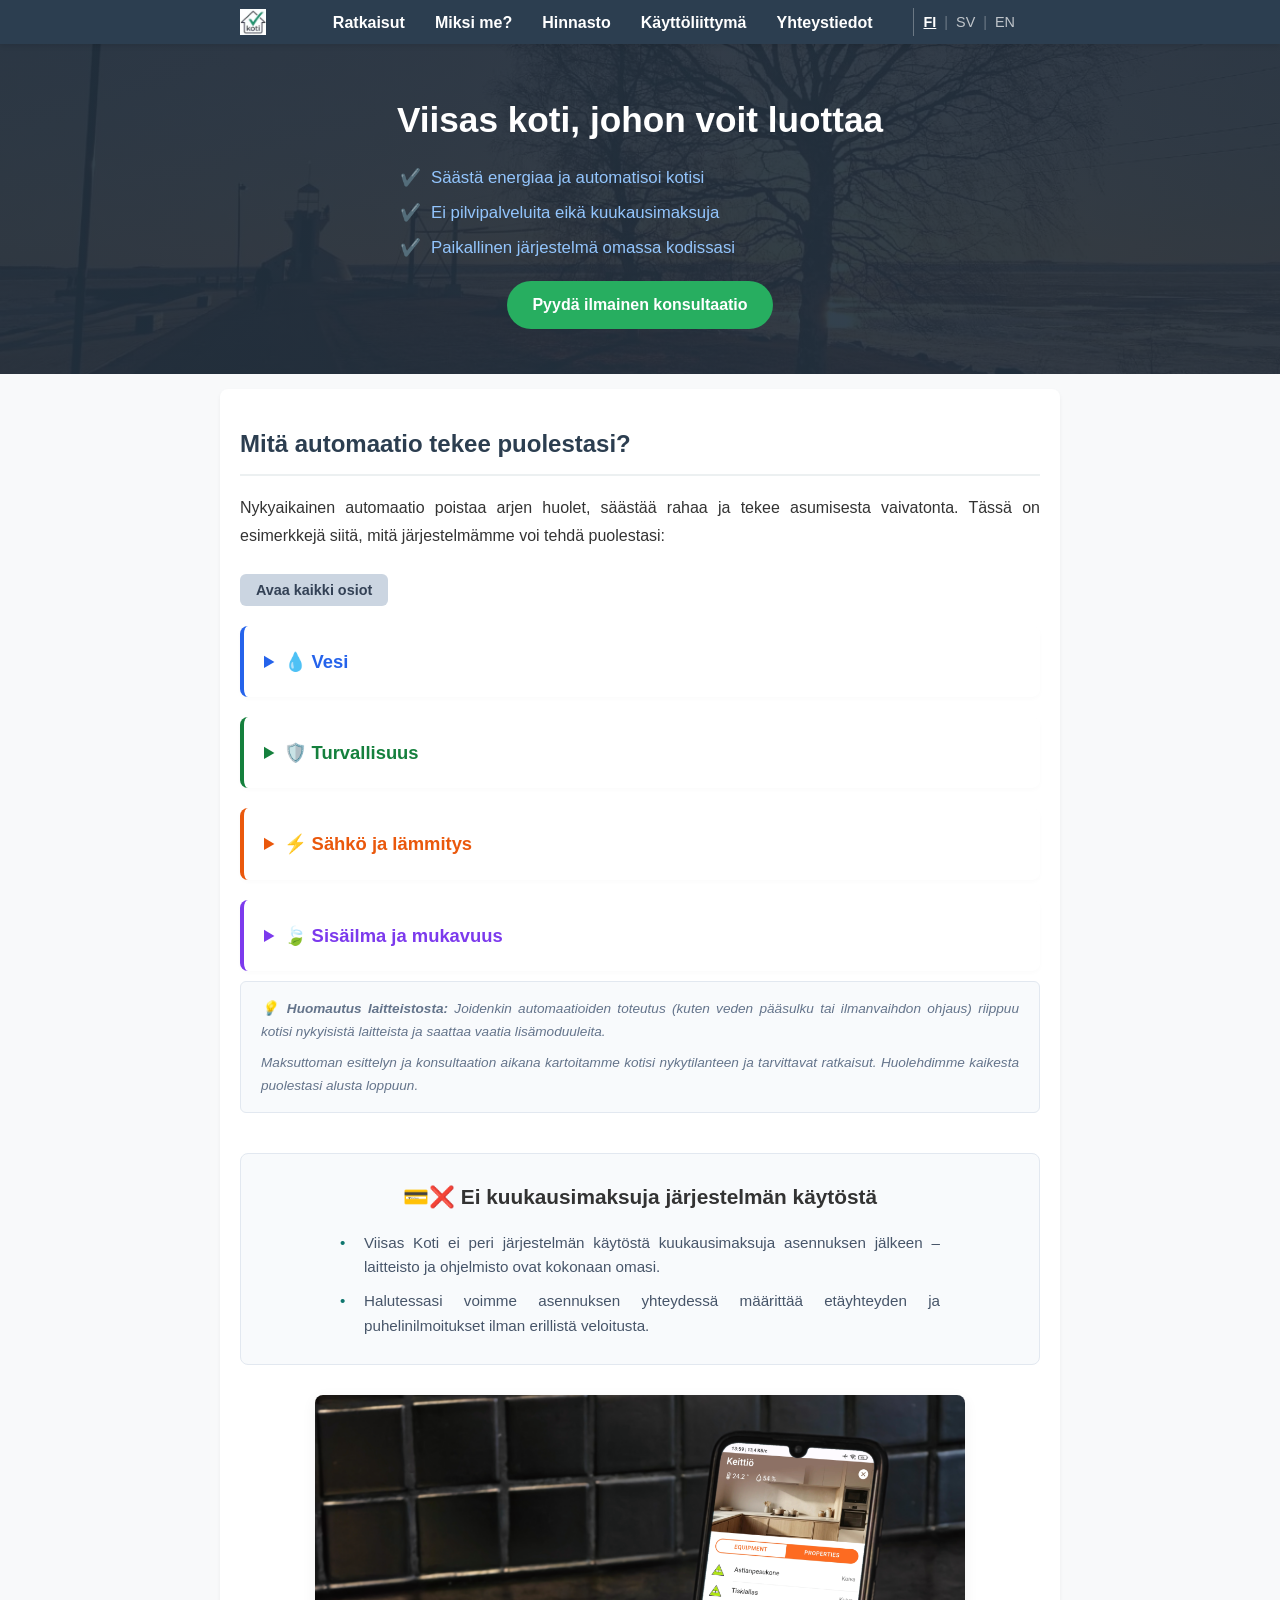
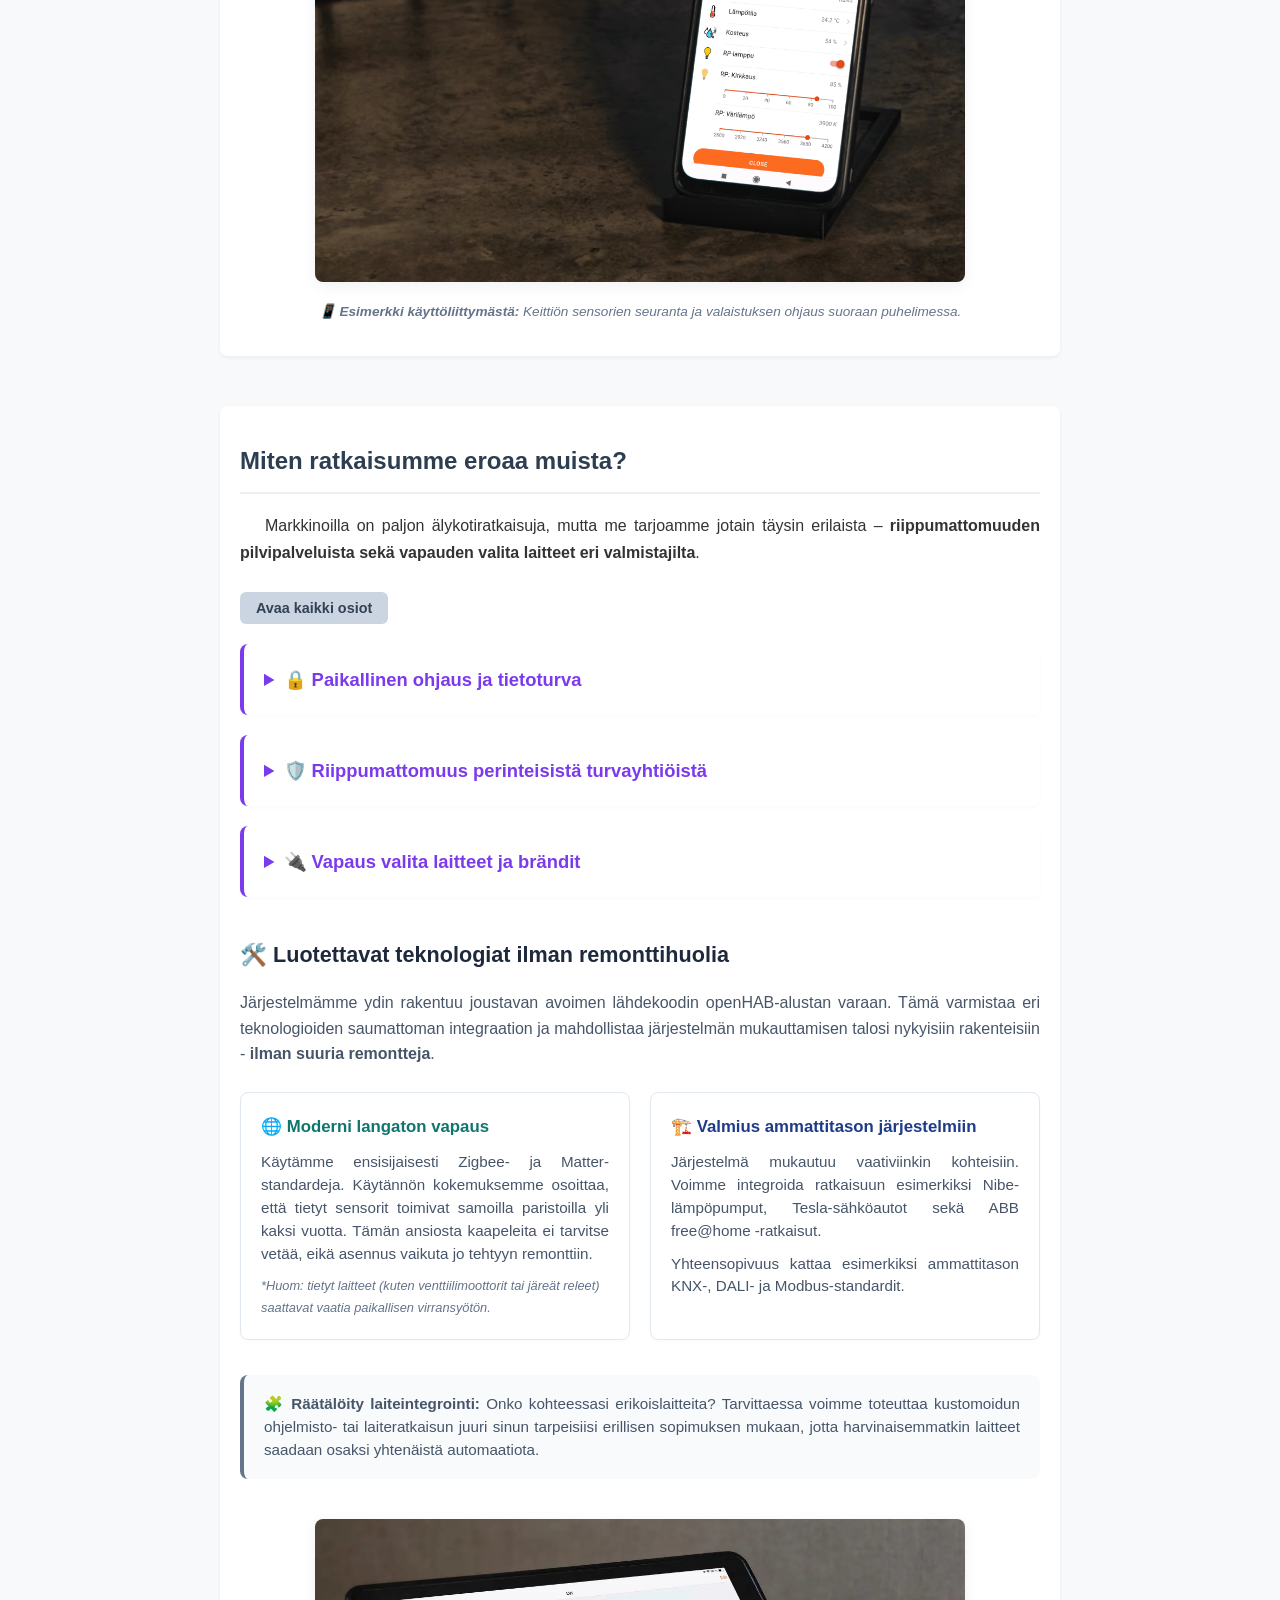
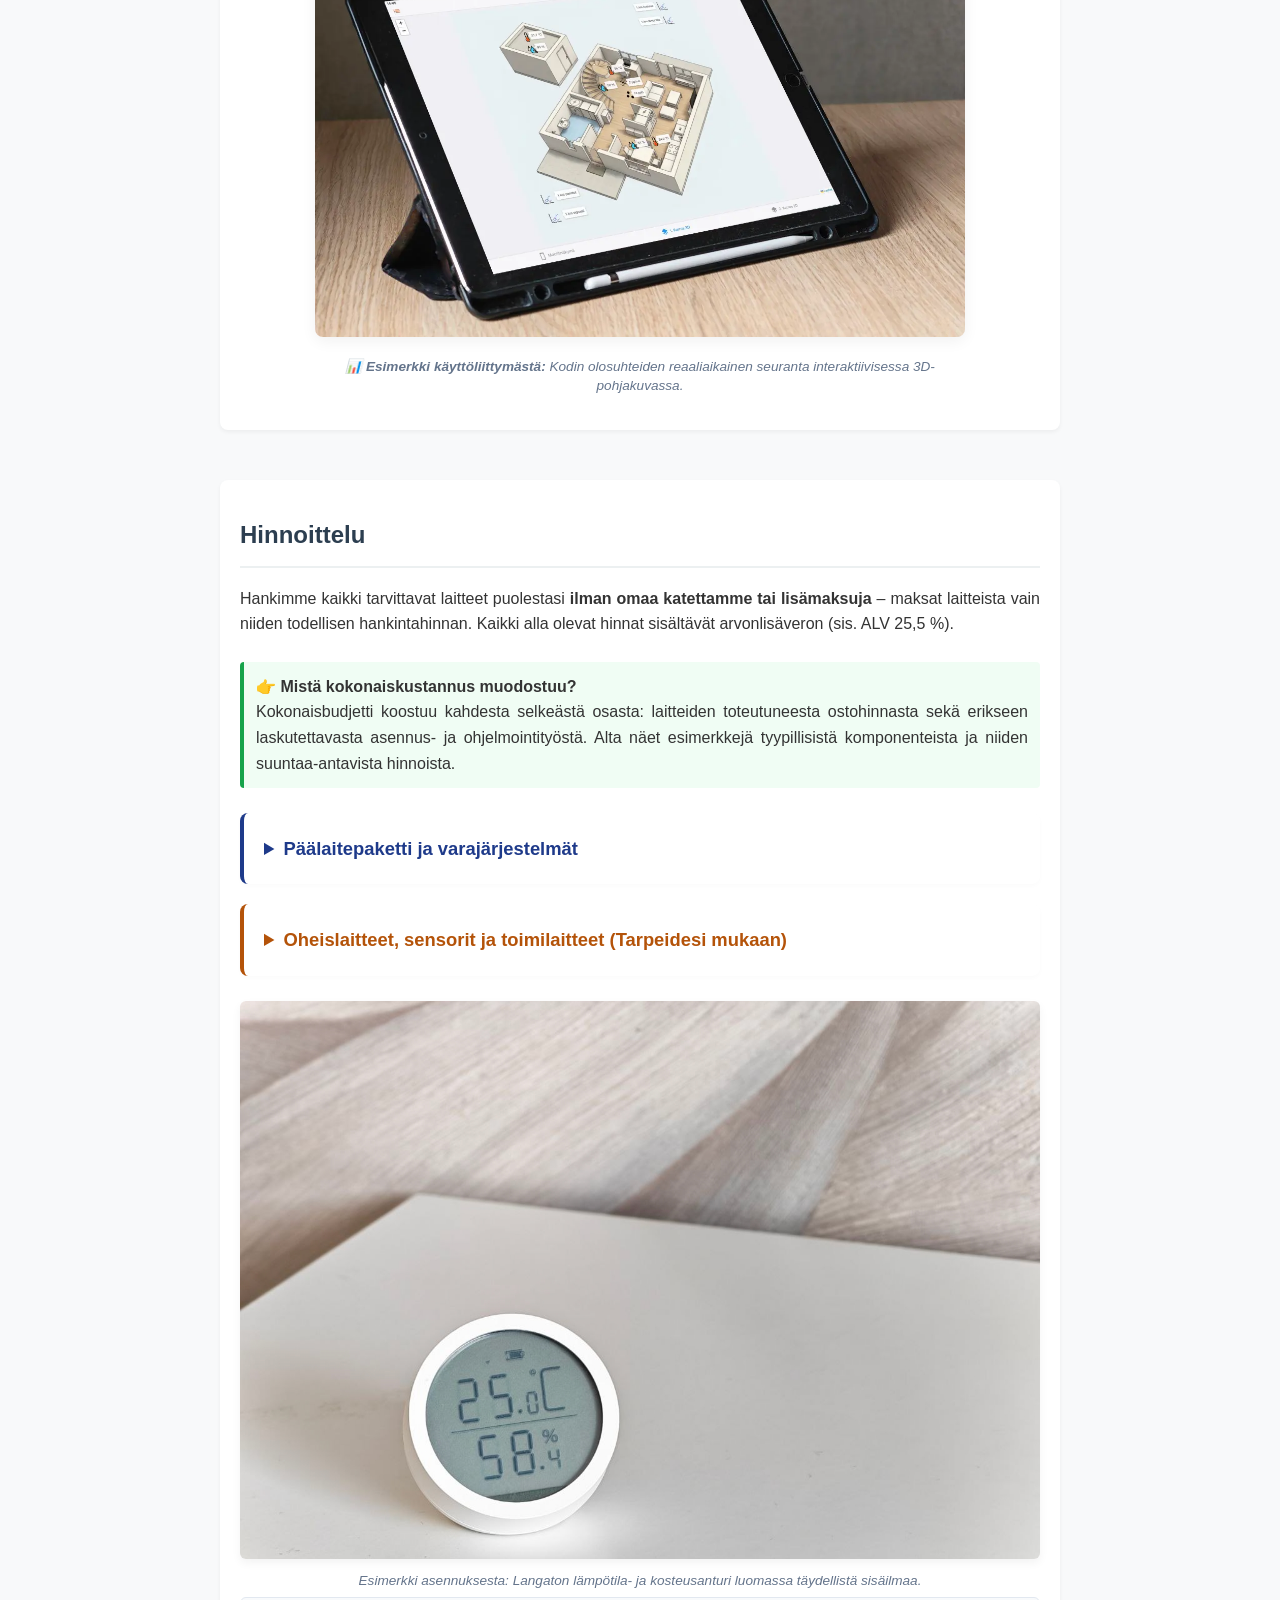
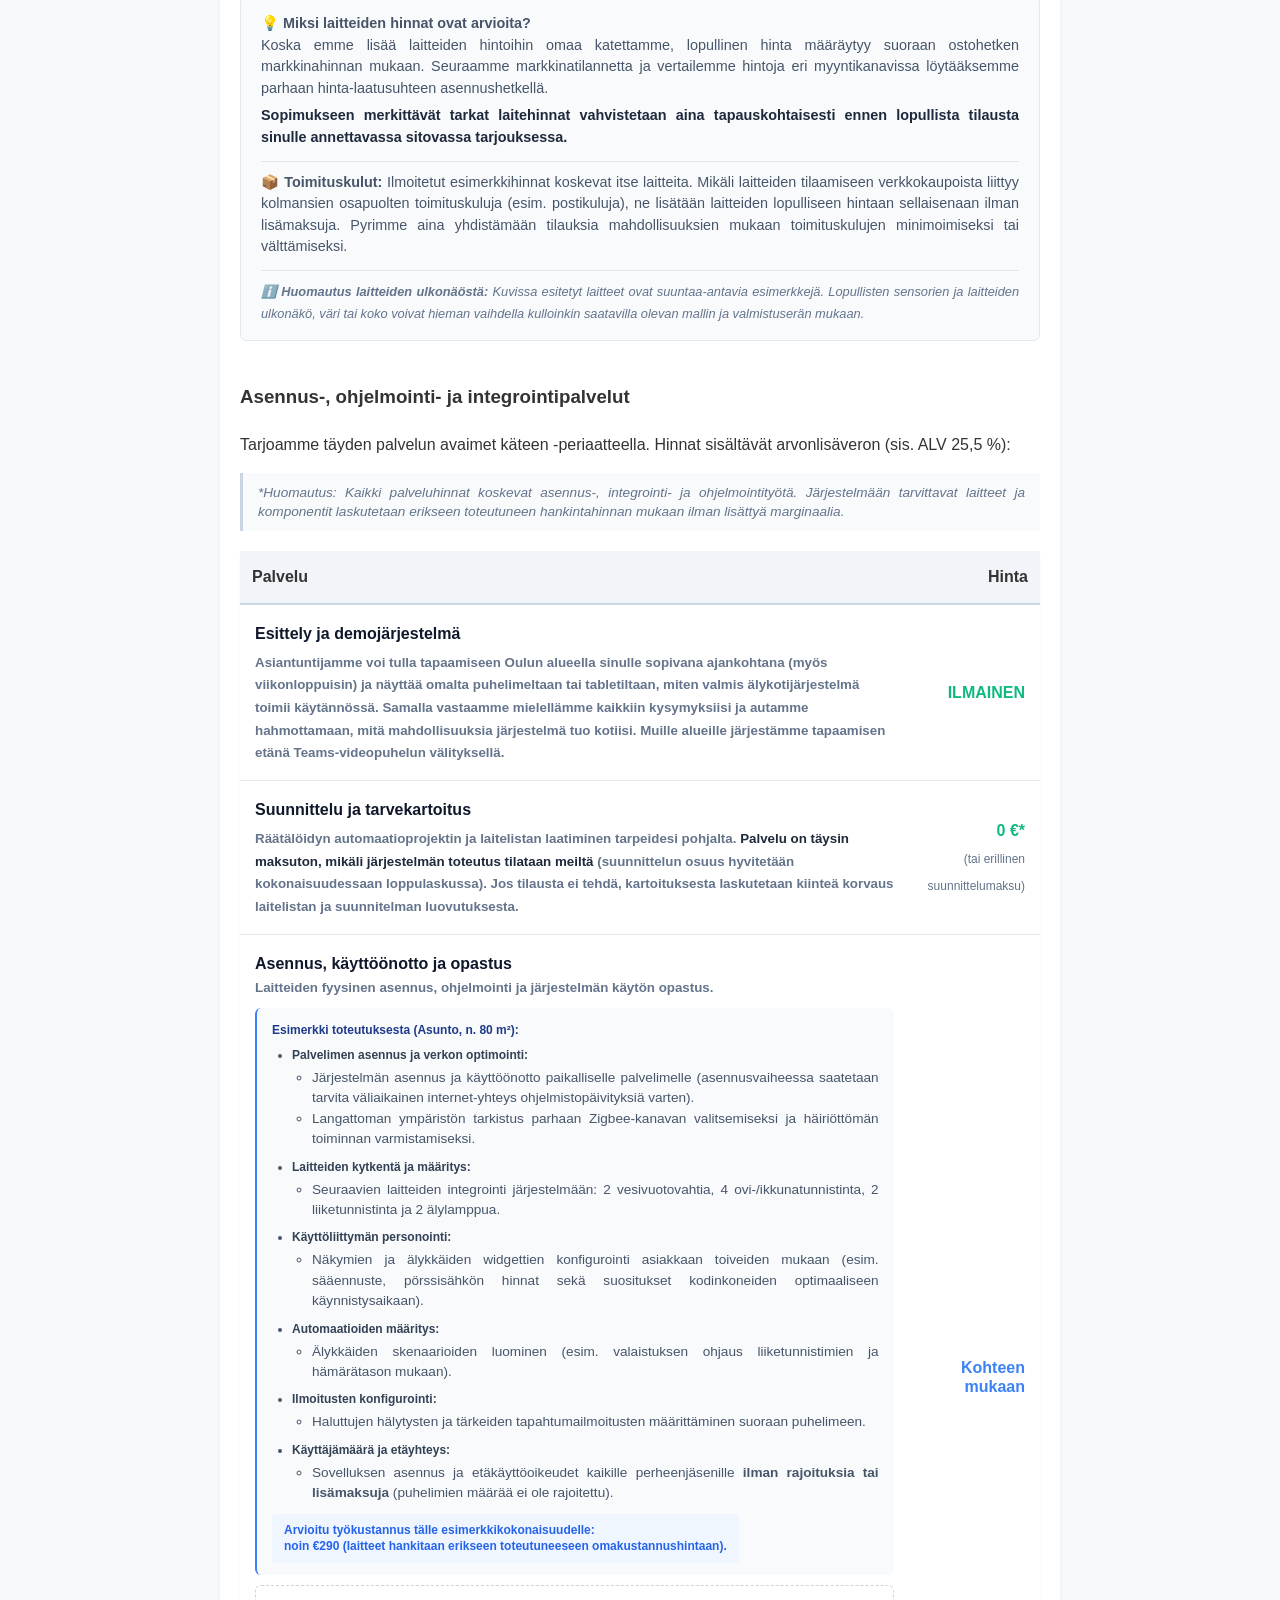
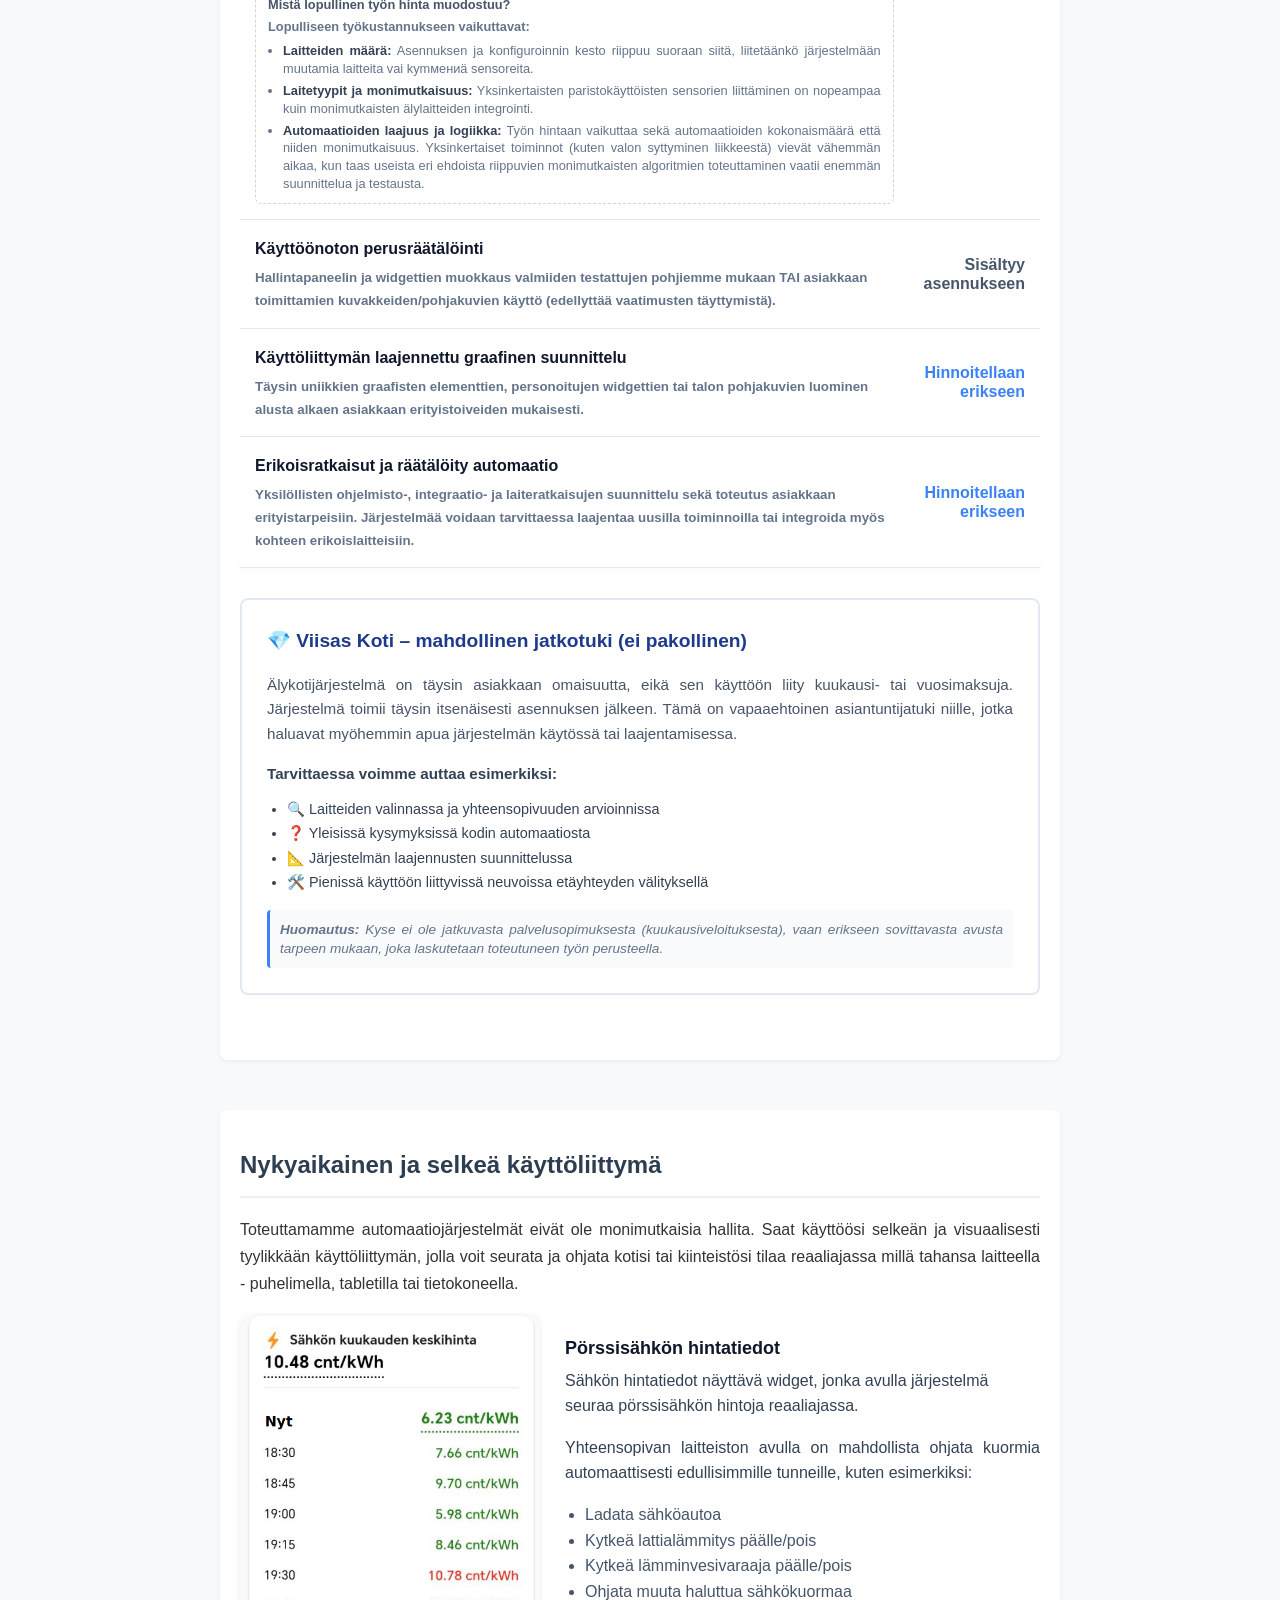
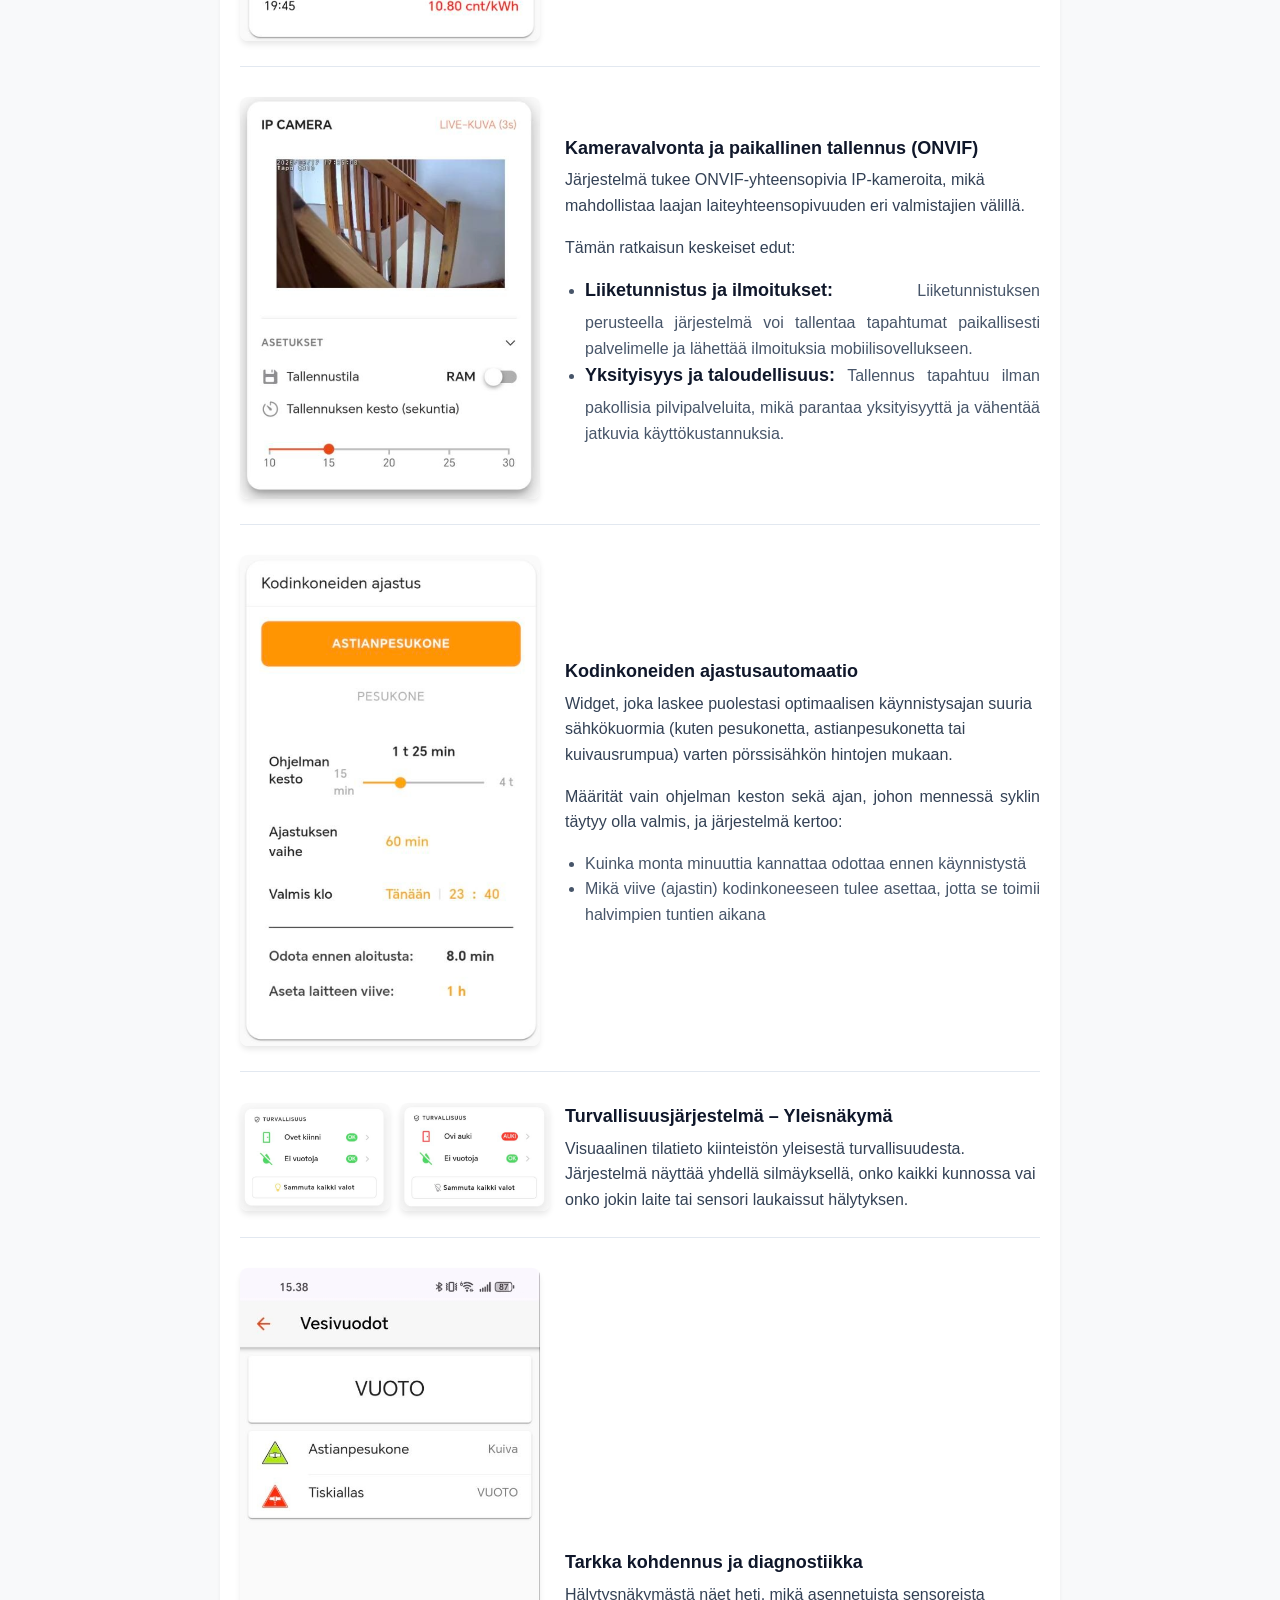
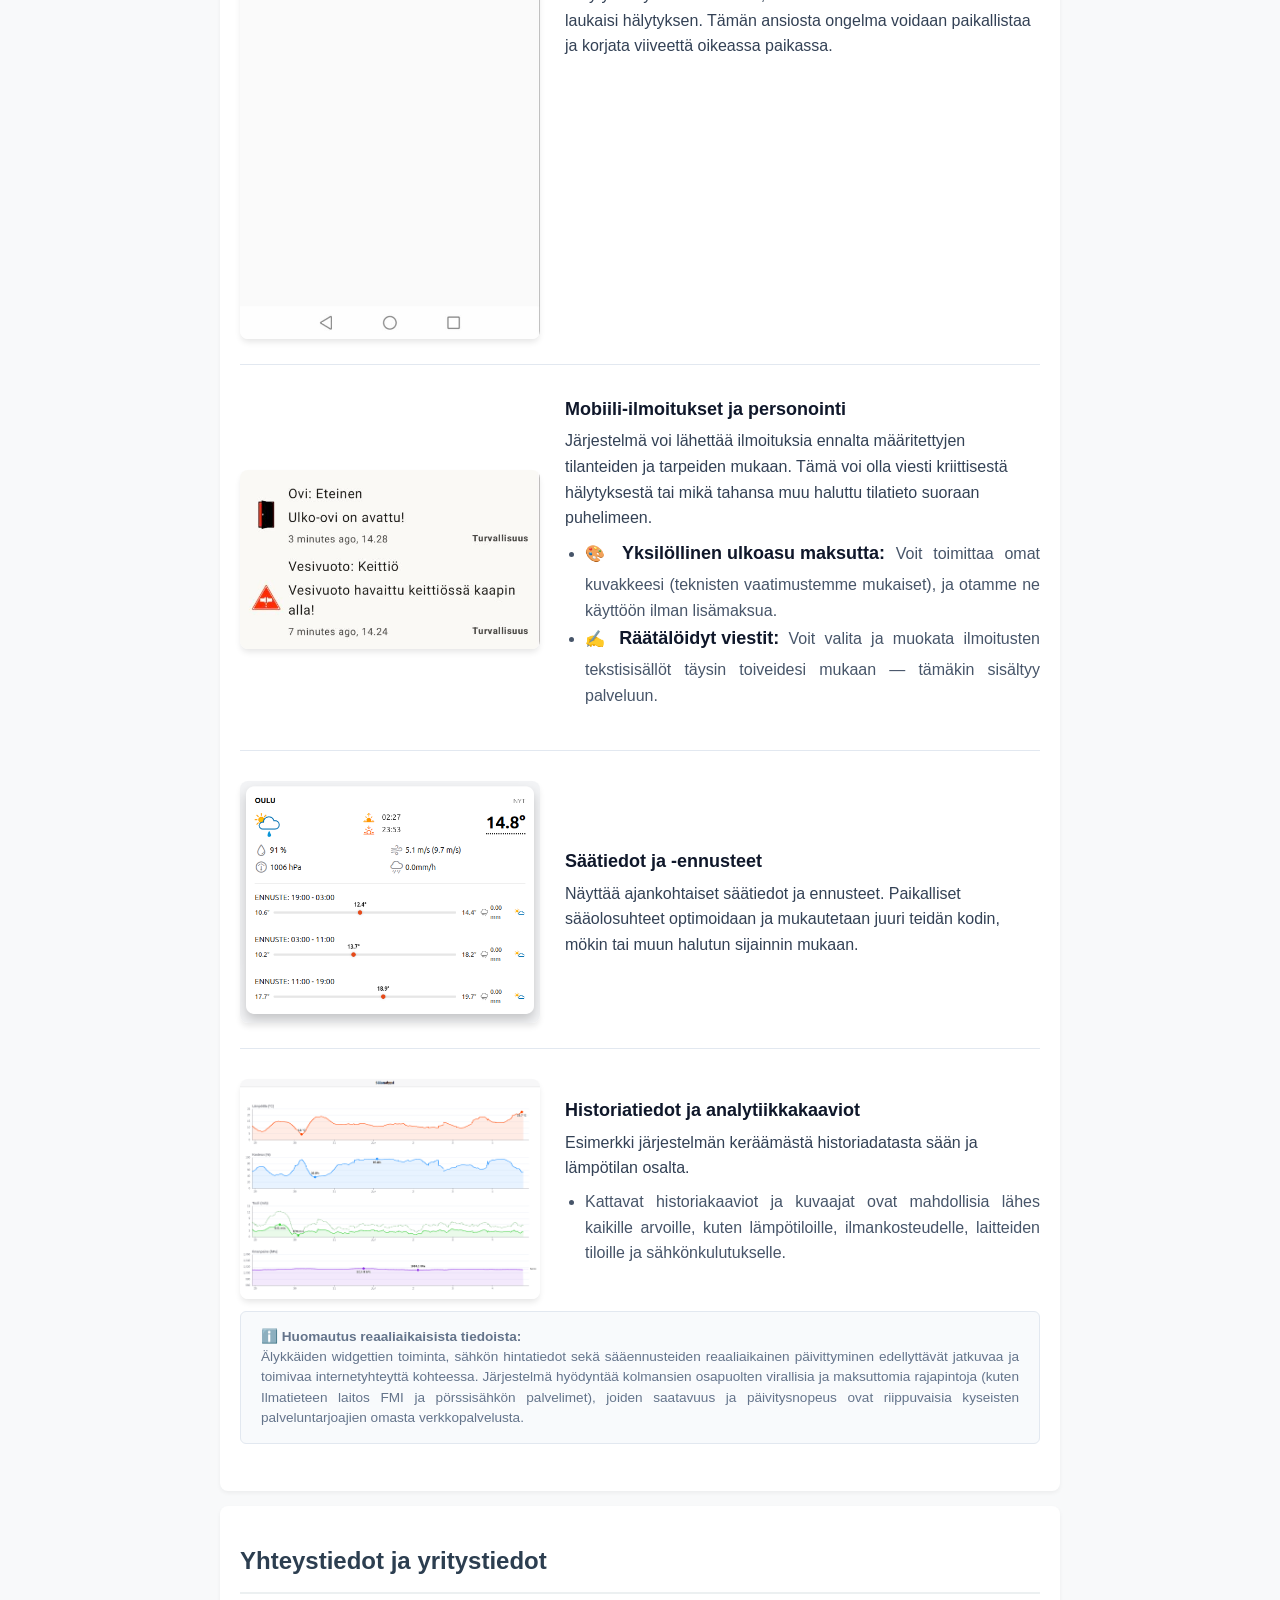
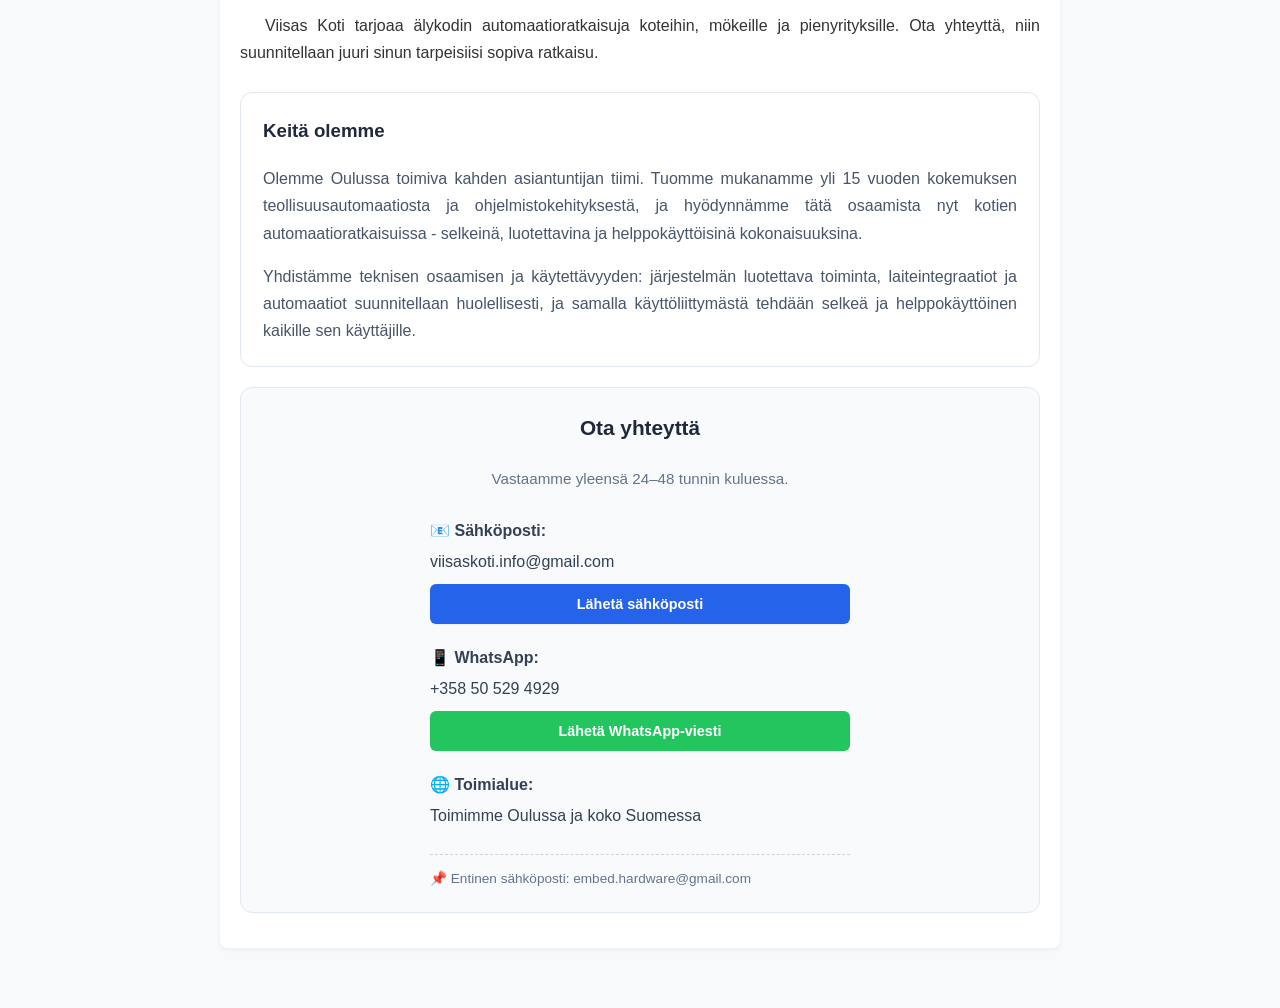
==== index.html @ 10cbeacf "Update index.html update about price for installation" ====
<!DOCTYPE html>
<html lang="fi">
<head>
    <meta charset="UTF-8">
    <meta name="viewport" content="width=device-width, initial-scale=1.0">
    <title>Viisas Koti | Paikallinen kotiautomaatio ilman kuukausimaksuja</title>

    <!-- SEO: short description for Google search -->
    <meta name="description" content="Älykäs koti ilman kuukausimaksuja. Kotiautomaatio Oulussa: vesivuotohälytykset, kameravalvonta sekä laitteiden ohjaus ja suositukset pörssisähkön mukaan.">
    
    <!-- SEO: Key word for search -->
    <meta name="keywords" content="älykoti, kotiautomaatio, Oulu, kameravalvonta, vesivuotohälytys, kodin turvallisuus, pörssisähkö suositukset, langaton älykoti, koti">
    <meta name="author" content="Viisas Koti">
    <meta name="robots" content="index, follow">

    <meta property="og:title" content="Viisas Koti | Kotiautomaatio paikallisesti">
    <meta property="og:description" content="Kotiautomaatio paikallisesti – ilman pilveä ja kuukausimaksuja.">
    <meta property="og:type" content="website">
    <meta property="og:url" content="https://viisaskoti.github.io/viisaskoti/">
    <meta property="og:image" content="https://viisaskoti.github.io/viisaskoti/images/main_view.jpg">
    
    <!-- SEO: Main link -->
    <link rel="canonical" href="https://viisaskoti.github.io/viisaskoti/index.html">

    <!-- SEO: Language current page -->
    <link rel="alternate" hreflang="fi" href="https://viisaskoti.github.io/viisaskoti/index.html" />

    <!-- External style sheet linking -->
    <link rel="stylesheet" href="style.css">

    <script type="application/ld+json">
    {
      "@context": "https://schema.org",
      "@type": "LocalBusiness",
      "name": "Viisas Koti",
      "url": "https://viisaskoti.github.io/viisaskoti/",
      "email": "viisaskoti.info@gmail.com",
      "telephone": "+358505294929",
      "areaServed": "Finland",
      "address": {
        "@type": "PostalAddress",
        "addressLocality": "Oulu",
        "addressCountry": "FI"
      }
    }
    </script>

    
</head>
<!-- END HEAD SECTION -->
    
<body>

    <nav>
        <div class="nav-container">
                <!-- logo -->
                <a href="#hero-bg" class="logo">
                    <img src="images/logo.webp" alt="Viisas Koti">
                </a>
        
                <ul>
                    <!-- Current menu -->
                    <li><a href="#ongelmat">Ratkaisut</a></li>
                    <li><a href="#miksi-me">Miksi me?</a></li>
                    <li><a href="#hinnasto">Hinnasto</a></li>
                    <li><a href="#kayttoliittyma">Käyttöliittymä</a></li>
                    <li><a href="#yhteystiedot">Yhteystiedot</a></li>
                    
                    <li class="lang-switch">
                        <a href="index.html" class="lang-link active" title="Suomi">FI</a>
                        <span style="color: rgba(255,255,255,0.3);">|</span>
                        <a href="index_sv.html" class="lang-link" title="Svenska">SV</a>
                        <span style="color: rgba(255,255,255,0.3);">|</span>
                        <a href="index_en.html" class="lang-link" title="English">EN</a>
                    </li>
                </ul>
            </div>
    </nav>

    <div class="hero" id="hero-bg">
        <h1>Viisas koti, johon voit luottaa</h1>
         
        <ul style="list-style: none; padding: 0; margin: 0 auto 20px auto; max-width: 480px; text-align: left; font-size: 1.05rem; color: #93c5fd; line-height: 1.6;">
            <li style="margin-bottom: 8px; display: flex; align-items: flex-start;">
                <span style="color: #38bdf8; margin-right: 10px;">✔️</span> 
                Säästä energiaa ja automatisoi kotisi
            </li>
            <li style="margin-bottom: 8px; display: flex; align-items: flex-start;">
                <span style="color: #38bdf8; margin-right: 10px;">✔️</span> 
                Ei pilvipalveluita eikä kuukausimaksuja
            </li>
            <li style="margin-bottom: 8px; display: flex; align-items: flex-start;">
                <span style="color: #38bdf8; margin-right: 10px;">✔️</span> 
                Paikallinen järjestelmä omassa kodissasi
            </li>
        </ul>

        <a href="#yhteystiedot" class="cta-button">Pyydä ilmainen konsultaatio</a>
    </div>

<!-- SECTION Ratkaisut -->
<section id="ongelmat" style="margin-bottom: 50px;">
    <h2>Mitä automaatio tekee puolestasi?</h2>
    
    <p style="margin-bottom: 25px;">Nykyaikainen automaatio poistaa arjen huolet, säästää rahaa ja tekee asumisesta vaivatonta. Tässä on esimerkkejä siitä, mitä järjestelmämme voi tehdä puolestasi:</p>
         
    <button class="toggle-all-btn" id="toggleAllBtn1" onclick="toggleSection1()">Avaa kaikki osiot</button>
    
    <details class="accordion-item border-red">
        <summary>💧 Vesi</summary>
        <div class="accordion-content">
            <ul style="margin: 0; padding-left: 20px; color: #475569; line-height: 1.6;">
                <li><strong>Vuotohälytykset:</strong> Saat automaattisen ilmoituksen puhelimeesi, jos järjestelmä havaitsee vesivuodon.</li>
                <li><strong>Automaattinen pääsulku:</strong> Järjestelmä voi sulkea päävesiventtiilin vuodon sattuessa ja minimoida vesivahingot, vaikka et olisi kotona.</li>
            </ul>
        </div>
    </details>

    <details class="accordion-item border-amber">
        <summary>🛡️ Turvallisuus</summary>
        <div class="accordion-content">
            <ul style="margin: 0; padding-left: 20px; color: #475569; line-height: 1.6;">
                <li><strong>Kulunvalvonta:</strong> Reaaliaikainen ovien ja ikkunoiden tilan seuranta sekä automaattiset ilmoitukset puhelimeesi luvattomasta avauksesta.</li>
                <li><strong>Kameravalvonta:</strong> Älykäs liiketunnistus ja suora videokuva kamerasta puhelimeesi.</li>
            </ul>
        </div>
    </details>

    <details class="accordion-item border-emerald">
        <summary>⚡ Sähkö ja lämmitys</summary>
        <div class="accordion-content">
            <ul style="margin: 0; padding-left: 20px; color: #475569; line-height: 1.6;">
                <li><strong>Pörssisähkön optimointi:</strong> Järjestelmä ajoittaa sähköauton latauksen ja laitteiden käytön automaattisesti vuorokauden halvimmille tunneille.</li>
                <li><strong>Lattialämmityksen ohjaus:</strong> Älykäs lämmityksen säätö (esim. kylpyhuoneessa) sähkön hinnan ja ilmankosteuden mukaan ilman, että mukavuudesta tinkitään.</li>
                <li><strong>Valaistuksen automaatio:</strong> Valot syttyvät liiketunnistuksella vain hämärässä, ja voit sammuttaa kodin kaikki valot yhdellä painalluksella kotoa poistuessasi.</li>
                <li><strong>Kulutuksen seuranta:</strong> Näet reaaliaikaisesti koko kiinteistön ja yksittäisten laitteiden sähkönkulutuksen suoraan sovelluksesta.</li>
            </ul>
        </div>
    </details>

    <details class="accordion-item border-blue">
        <summary>🍃 Sisäilma ja mukavuus</summary>
        <div class="accordion-content">
            <ul style="margin: 0; padding-left: 20px; color: #475569; line-height: 1.6;">
                <li><strong>Ilmanlaadun seuranta:</strong> Järjestelmä valvoo jatkuvasti kotisi lämpötilaa, kosteutta sekä ilmanlaatua (kuten CO2- ja hiukkaspäästöjä).</li>
                <li><strong>Automaattinen ilmanvaihto:</strong> Kodin sisäilmasto pysyy aina raikkaana ja ihanteellisena säätämällä ilmanvaihtoa tai lämpöpumppuja puolestasi.</li>
            </ul>
        </div>
    </details>

    <div style="background: #f8fafc; padding: 15px 20px; border-radius: 6px; border: 1px solid #e2e8f0; margin-top: -10px; margin-bottom: 40px;">
        <p style="margin: 0 0 8px 0; color: #64748b; font-size: 0.85rem; font-style: italic;">
            💡 <strong>Huomautus laitteistosta:</strong> Joidenkin automaatioiden toteutus (kuten veden pääsulku tai ilmanvaihdon ohjaus) riippuu kotisi nykyisistä laitteista ja saattaa vaatia lisämoduuleita.
        </p>
        <p style="margin: 0; color: #64748b; font-size: 0.85rem; font-style: italic;">
            Maksuttoman esittelyn ja konsultaation aikana kartoitamme kotisi nykytilanteen ja tarvittavat ratkaisut. Huolehdimme kaikesta puolestasi alusta loppuun.
        </p>
    </div>
    
    <div style="background: #f8fafc; padding: 25px; border-radius: 8px; border: 1px solid #e2e8f0; margin-top: 30px; margin-bottom: 25px; text-align: center;">
        <span style="font-size: 1.3rem; display: block; margin-bottom: 16px;">💳❌ <strong>Ei kuukausimaksuja järjestelmän käytöstä</strong></span>
        
        <div style="max-width: 600px; margin: 0 auto; text-align: left; display: inline-block;">
            <ul style="margin: 0; padding: 0; list-style: none; color: #475569; font-size: 0.95rem; line-height: 1.6;">
                <li style="margin-bottom: 10px; padding-left: 24px; position: relative;">
                    <span style="position: absolute; left: 0; color: #0f766e;">•</span>
                    Viisas Koti ei peri järjestelmän käytöstä kuukausimaksuja asennuksen jälkeen – laitteisto ja ohjelmisto ovat kokonaan omasi.
                </li>
                <li style="padding-left: 24px; position: relative;">
                    <span style="position: absolute; left: 0; color: #0f766e;">•</span>
                    Halutessasi voimme asennuksen yhteydessä määrittää etäyhteyden ja puhelinilmoitukset ilman erillistä veloitusta.
                </li>
            </ul>
        </div>
    </div>

    <!-- A block with your actual smartphone photo -->
    <figure style="margin: 30px auto 0 auto; max-width: 650px; text-align: center;">
        <img class="section-img" 
            src="images/example_smartphonte_v02.webp" 
            alt="Älykodin käyttöliittymä puhelimessa" 
            style="display: block; width: 100%; height: auto; border-radius: 8px; box-shadow: 0 4px 15px rgba(0,0,0,0.06);">
            
            <figcaption style="margin-top: 10px; color: #64748b; font-size: 0.85rem; font-style: italic; line-height: 1.4;">
                📱 <strong>Esimerkki käyttöliittymästä:</strong> Keittiön sensorien seuranta ja valaistuksen ohjaus suoraan puhelimessa.
            </figcaption>
    </figure>
        
</section>

<!-- SECTION Edut -->
<section id="miksi-me" style="margin-bottom: 50px;">
    <h2>Miten ratkaisumme eroaa muista?</h2>
    
    <p style="text-indent: 25px; margin-bottom: 25px;">Markkinoilla on paljon älykotiratkaisuja, mutta me tarjoamme jotain täysin erilaista – <strong>riippumattomuuden pilvipalveluista sekä vapauden valita laitteet eri valmistajilta</strong>.</p>

    <button class="toggle-all-btn" id="toggleAllBtnSec2" onclick="toggleSection2()">Avaa kaikki osiot</button>

    <!-- ACCORDIONS (Optimized with Yle investigation and local execution combo) -->
    <div id="section2-accordions" style="margin-bottom: 35px;">
         
        <!-- 1-ST ACCORDION: LOCAL CONTROL & OFFLINE (COMBINED) -->
        <details class="accordion-item border-blue">
            <summary>🔒 Paikallinen ohjaus ja tietoturva</summary>
            <div class="accordion-content">
                <p style="margin: 0 0 12px 0; text-indent: 25px; line-height: 1.6; color: #475569;">
                    Useimmat nykyiset järjestelmät toimivat pilven kautta – käskyt kulkevat ensin ulkomaisen palvelimen kautta, ja jos netti katkeaa tai pilvipalvelu kaatuu, järjestelmä lakkaa toimimasta.
                </p>
                <p style="margin: 0 0 12px 0; text-indent: 25px; line-height: 1.6; color: #475569;">
                    Meidän ratkaisussamme kaikki käskyt suoritetaan <strong>paikallisestii suoraan kodissasi täysin offline-tilassa</strong>. Järjestelmä toimii vakaasti ilman pakollista internet-yhteyttä.
                </p>
                <p style="margin: 0; text-indent: 25px; line-height: 1.6; font-size: 0.9rem; color: #64748b; font-style: italic;">
                    *Internetiä tarvitaan vain silloin, jos haluat järjestelmän näyttävän pörssisähkön hinnat, säätiedot tai jos haluat käyttää suojattua etäyhteyttä matkoilla ollessasi.
                </p>
            </div>
        </details>
         
        <!-- 2-ND ACCORDION: REVISED YLE THESES (DIRECT PHONE & CONDITION ALERTS - UNBOLDED BRAND) -->
        <details class="accordion-item border-blue">
            <summary>🛡️ Riippumattomuus perinteisistä turvayhtiöistä</summary>
            <div class="accordion-content" style="color: #475569; line-height: 1.6; font-size: 0.95rem;">
                
                <!-- Point 1: Police response and standard processes -->
                <div style="margin-bottom: 22px;">
                    <p style="margin: 0 0 8px 0; font-style: italic; border-left: 3px solid #cbd5e1; padding-left: 12px; color: #64748b;">
                        📌 Poliisihallituksen mukaan se, miten poliisi reagoi erilaisiin hätäkeskuksen kautta tuleviin ilmoituksiin, menee aina normaalin prosessin mukaisesti. Lähtökohtaisesti sillä ei ole merkitystä, miten tehtävä on tullut viranomaisten tietoon. Tapauskohtainen harkinta ratkaisee siis aina. 
                        — <a href="https://yle.fi/a/74-20227488" target="_blank" style="color: #2563eb; text-decoration: underline; font-weight: 500;">Yle Uutiset</a>
                    </p>
                    <p style="margin: 0; padding-left: 15px;">
                        💡 <strong>Miten tämä vaikuttaa sinuun:</strong><br>
                        Viranomaisten mukaan kaikki hälytykset käsitellään saman vakioprosessin mukaisesti riippumatta siitä, mistä järjestelmästä ilmoitus tulee.
                    </p>
                    <p style="margin: 8px 0 0 0; padding-left: 15px;">
                        Viisas Koti -järjestelmä välittää hälytyssignaalin suoraan puhelimeesi, jolloin voit arvioida tilanteen ja tarvittaessa ottaa itse yhteyttä hätäkeskukseen ilman välikäsiä.
                    </p>
                </div>
        
                <!-- Point 2: Statistics and video verification -->
                <div style="margin-bottom: 22px;">
                    <p style="margin: 0 0 8px 0; font-style: italic; border-left: 3px solid #cbd5e1; padding-left: 12px; color: #64748b;">
                        📌 Verisuren tilastojen mukaan heidän asiakkaidensa laitteista Suomessa tuli noin 320 000 hälytystä. Runsaassa 5 000 tapauksessa hälytyskeskuspäivystäjä on lähettänyt vartijan kohteeseen. Lopulta vain pieni osa, eli noin 600, on ollut niin sanotusti oikeita.
                        — <a href="https://yle.fi/a/74-20227488" target="_blank" style="color: #2563eb; text-decoration: underline; font-weight: 500;">Yle Uutiset</a>
                    </p>
                    <p style="margin: 0; padding-left: 15px;">
                        💡 <strong>Miten tämä vaikuttaa sinuun:</strong><br>
                        Tilastot kertovat, että suuri osa hälytyksistä ei johda todelliseen kohdekäyntiin tai vahvistettuun vaaratilanteeseen.
                    </p>
                    <p style="margin: 8px 0 0 0; padding-left: 15px;">
                        Viisas Koti -automaatiojärjestelmä lähettää ilmoituksen, kun määritetyt ehdot täyttyvät, ja voi lähettää videokuvaa. Tämän ansiosta voit itse tarkistaa tilanteen ja välttää turhat hälytyskäynnit sekä niihin liittyvät kustannukset.
                    </p>
                </div>
        
                <!-- Point 3: Insurance benefits and self-protection -->
                <div style="margin-bottom: 5px;">
                    <p style="margin: 0 0 8px 0; font-style: italic; border-left: 3px solid #cbd5e1; padding-left: 12px; color: #64748b;">
                        📌 Osa vakuutusyhtiöistä ei peri vakuutuskorvauksen omavastuuta, jos laitteisto on toiminut tai rajoittanut vahinkoa. Näin toimivat muun muassa If ja Pohjola vakuutus. Lähi-Tapiola antaa turvalaitteiden perusteella myös alennusta kotivakuutuksen vakuutusmaksusta.
                        — <a href="https://yle.fi/a/74-20227488" target="_blank" style="color: #2563eb; text-decoration: underline; font-weight: 500;">Yle Uutiset</a>
                    </p>
                    <p style="margin: 0; padding-left: 15px;">
                        💡 <strong>Miten tämä vaikuttaa sinuun:</strong><br>
                        Osa vakuutusyhtiöistä huomioi toimivat turvalaitteet esimerkiksi omavastuun tai vakuutusmaksujen kautta tapauskohtaisesti.
                    </p>
                    <p style="margin: 8px 0 0 0; padding-left: 15px;">
                        Automaattiset järjestelmät, kuten vesivuodon tunnistus ja pääsulun katkaisu, voivat auttaa rajoittamaan vahinkoja ja parantamaan kotisi turvallisuustasoa vakuutusyhtiöiden arvioissa.
                    </p>
                </div>
        
            </div>
        </details>
        
        <!-- 3-RD ACCORDION: FREEDOM OF CHOICE & EXISTING DEVICES INTEGRATION -->
        <details class="accordion-item border-blue">
            <summary>🔌 Vapaus valita laitteet ja brändit</summary>
            <div class="accordion-content" style="color: #475569; line-height: 1.6; font-size: 0.95rem;">
                
                <p style="margin: 0 0 12px 0;">
                    Järjestelmämme ei sido sinua yhteen tiettyyn brändiin. Voit vapaasti ostaa esimerkiksi Philipsin älylampun ja yhdistää sen toisen valmistajan älykytkimeen – meidän järjestelmässämme ne keskustelevat keskenään saumattomasti.
                </p>
                
                <p style="margin: 0 0 16px 0;">
                    Tärkein kriteeri on, että laitteet tukevat niitä avoimia standardeja ja teknologioita (kuten Zigbee, Matter tai Wi-Fi), joilla järjestelmä kotiisi rakennetaan. Autamme aina mielellämme oikeiden ja yhteensopivien laitteiden valinnassa.
                </p>
                
                <!-- Section about existing devices -->
                <div style="padding-top: 14px; border-top: 1px solid #e2e8f0;">
                    <p style="margin: 0 0 8px 0; font-weight: 600; color: #1e293b;">
                        Onko sinulla jo käytössä älylaitteita?
                    </p>
                    <p style="margin: 0 0 16px 0;">
                        Oli kyseessä sitten olemassa olevat Wi-Fi-laitteet, älykkäät kodinkoneet tai muut järjestelmät, selvitämme mielellämme, miten ne voidaan integroida osaksi uutta kokonaisuutta. Tarkistamme laitteiden yhteensopivuuden tapauskohtaisesti ennen asennuksen aloittamista.
                    </p>
                    
                    <!-- Call to Action Link -->
                    <div style="margin-top: 14px;">
                        <a href="#yhteystiedot" style="display: inline-flex; align-items: center; gap: 6px; color: #2563eb; text-decoration: none; font-weight: 500; font-size: 0.95rem; border-bottom: 1px dashed #2563eb; padding-bottom: 2px; transition: color 0.2s;">
                            💬 Autamme mielellämme kartoittamaan nykyisten laitteidesi integrointimahdollisuudet maksutta →
                        </a>
                    </div>
                </div>
        
            </div>
        </details>
    </div> 

    <!-- TECHNOLOGICAL UNIT (Refactored to modern, clean cards) -->
    <h3 style="margin-top: 40px; margin-bottom: 15px; color: #1e293b; font-size: 1.35rem;">🛠️ Luotettavat teknologiat ilman remonttihuolia</h3>
    <p style="margin-bottom: 25px; color: #475569; line-height: 1.6;">
        Järjestelmämme ydin rakentuu joustavan avoimen lähdekoodin openHAB-alustan varaan. Tämä varmistaa eri teknologioiden saumattoman integraation ja mahdollistaa järjestelmän mukauttamisen talosi nykyisiin rakenteisiin - <strong>ilman suuria remontteja</strong>.
    </p>

    <!-- Modern Grid instead of the old tight table -->
    <div style="display: grid; grid-template-columns: repeat(auto-fit, minmax(280px, 1fr)); gap: 20px; margin-bottom: 35px;">
        
        <!-- Card 1 -->
        <div style="background: #ffffff; padding: 20px; border-radius: 8px; border: 1px solid #e2e8f0; box-shadow: 0 2px 4px rgba(0,0,0,0.02);">
            <h4 style="margin: 0 0 10px 0; color: #0f766e; font-size: 1.05rem; font-weight: 600;">🌐 Moderni langaton vapaus</h4>
            <p style="margin: 0 0 10px 0; color: #475569; font-size: 0.95rem; line-height: 1.5;">
                Käytämme ensisijaisesti Zigbee- ja Matter-standardeja. Käytännön kokemuksemme osoittaa, että tietyt sensorit toimivat samoilla paristoilla yli kaksi vuotta. Tämän ansiosta kaapeleita ei tarvitse vetää, eikä asennus vaikuta jo tehtyyn remonttiin.
            </p>
            <span style="font-size: 0.8rem; color: #64748b; font-style: italic; display: block; margin-top: 5px;">
                *Huom: tietyt laitteet (kuten venttiilimoottorit tai järeät releet) saattavat vaatia paikallisen virransyötön.
            </span>
        </div>

        <!-- Card 2 -->
        <div style="background: #ffffff; padding: 20px; border-radius: 8px; border: 1px solid #e2e8f0; box-shadow: 0 2px 4px rgba(0,0,0,0.02);">
            <h4 style="margin: 0 0 10px 0; color: #1e3a8a; font-size: 1.05rem; font-weight: 600;">🏗️ Valmius ammattitason järjestelmiin</h4>
            <!-- Paragraph 1: Popular consumer brands -->
                <p style="margin: 0 0 10px 0; color: #475569; font-size: 0.95rem; line-height: 1.5;">
                    Järjestelmä mukautuu vaativiinkin kohteisiin. Voimme integroida ratkaisuun esimerkiksi Nibe-lämpöpumput, Tesla-sähköautot sekä ABB free@home -ratkaisut.
                </p>
                
                <!-- Paragraph 2: Professional engineering standards (open list) -->
                <p style="margin: 0; color: #475569; font-size: 0.95rem; line-height: 1.5;">
                    Yhteensopivuus kattaa esimerkiksi ammattitason KNX-, DALI- ja Modbus-standardit.
                </p>
        </div>
    </div>

    <!-- Custom Integration Callout Box -->
    <div style="background: #f8fafc; padding: 18px 20px; border-radius: 8px; border-left: 4px solid #64748b; margin-bottom: 40px;">
        <p style="margin: 0; color: #475569; font-size: 0.95rem; line-height: 1.5;">
            🧩 <strong>Räätälöity laiteintegrointi:</strong> Onko kohteessasi erikoislaitteita? Tarvittaessa voimme toteuttaa kustomoidun ohjelmisto- tai laiteratkaisun juuri sinun tarpeisiisi erillisen sopimuksen mukaan, jotta harvinaisemmatkin laitteet saadaan osaksi yhtenäistä automaatiota.
        </p>
    </div>

    <!-- Original UI Tablet Image Block Fully Preserved -->
    <figure style="margin: 30px auto 0 auto; max-width: 650px; text-align: center;">
        <img class="section-img" 
             src="images/example_tab_edit_v02.webp" 
             alt="Älykodin 3D-pohjakuvat ja käyttöliittymä tabletilla" 
             style="display: block; width: 100%; height: auto; border-radius: 8px; box-shadow: 0 4px 15px rgba(0,0,0,0.06);">
        
        <figcaption style="margin-top: 10px; color: #64748b; font-size: 0.85rem; font-style: italic; line-height: 1.4;">
            📊 <strong>Esimerkki käyttöliittymästä:</strong> Kodin olosuhteiden reaaliaikainen seuranta interaktiivisessa 3D-pohjakuvassa.
        </figcaption>
    </figure>
    
</section>

<!-- SECTION Hinnasto -->
<section id="hinnasto" style="margin-bottom: 50px;">
    <h2>Hinnoittelu</h2>
    
    <p style="line-height: 1.6; margin-bottom: 25px;">
        Hankimme kaikki tarvittavat laitteet puolestasi <strong>ilman omaa katettamme tai lisämaksuja</strong> – maksat laitteista vain niiden todellisen hankintahinnan. 
        Kaikki alla olevat hinnat sisältävät arvonlisäveron (sis. ALV 25,5 %).
    </p>

    <p style="line-height: 1.6; margin-bottom: 25px; padding: 12px; background: #f0fdf4; border-left: 4px solid #16a34a; border-radius: 4px;">
        👉 <strong>Mistä kokonaiskustannus muodostuu?</strong><br>
        Kokonaisbudjetti koostuu kahdesta selkeästä osasta: laitteiden toteutuneesta ostohinnasta sekä erikseen laskutettavasta asennus- ja ohjelmointityöstä. Alta näet esimerkkejä tyypillisistä komponenteista ja niiden suuntaa-antavista hinnoista.
    </p>
    
    <details class="accordion-item border-price-core">
        <summary>Päälaitepaketti ja varajärjestelmät</summary>
        <div class="accordion-content">
            <table class="responsive-card-table">
                <thead>
                    <tr style="background-color: #f1f5f9; border-bottom: 2px solid #cbd5e1; text-align: left;">
                        <th style="padding: 12px; font-weight: 600;">Kuva</th>
                        <th style="padding: 12px; font-weight: 600;">Laite</th>
                        <th style="padding: 12px; font-weight: 600; text-align: right;">Arvioitu hinta</th>
                    </tr>
                </thead>
                <tbody>
                    <tr>
                        <td style="padding: 12px; width: 80px;"><img src="images/oh_server.svg" alt="Palvelin" style="width: 60px; height: 60px; object-fit: cover; border-radius: 4px;"></td>

                        <td style="padding: 12px;">
                            <strong>Palvelin (valmis paketti)</strong><br>
                            <small style="color: #64748b; display: block; margin-bottom: 8px; line-height: 1.5;">
                                Järjestelmän aivot, toimii täysin paikallisesti. Sisältää prosessorin, muistin ja kiintolevyn.
                            </small>
                            <div style="font-size: 0.8rem; color: #64748b; font-style: italic; line-height: 1.4; margin-top: 6px;">
                                *Jos sinulla on jo sopiva tietokone (vähintään CPU, 4 Gt RAM, 64 Gt tallennustila), voimme asentaa järjestelmän siihen. Säästät uuden laitteen hankintakulun.
                            </div>
                            <div style="font-size: 0.78rem; color: #475569; line-height: 1.35; margin-top: 8px; padding-top: 6px; border-top: 1px dashed #e2e8f0;">
                                ℹ️ <strong>Asennusvaatimus:</strong> Palvelin vaatii jatkuvan yhteyden paikallisverkkoon (Ethernet/Wi-Fi) ja yhden vapaan USB-portin koordinaattorille.
                            </div>
                        </td>
                        
                        <td style="padding: 12px; text-align: right; font-weight: 600; color: #3b82f6; vertical-align: top; white-space: nowrap;">
                            Noin €350
                        </td>
                    </tr>

                    <tr>
                        <td style="padding: 12px; width: 80px;"><img src="images/coordinator.png" alt="Koordinaattori" style="width: 60px; height: 60px; object-fit: cover; border-radius: 4px;"></td>
                        <td style="padding: 12px;">
                            <strong>Zigbee koordinaattori (USB-dongle)</strong><br>
                            <small style="color: #64748b; display: block; margin-bottom: 8px; line-height: 1.5;">
                                Välttämätön laite, joka luo paikallisen langattoman verkon langattomien laitteiden yhdistämiseksi ja erilaisten automaatioskenarioiden luomiseksi.
                            </small>
                            <div style="font-size: 0.8rem; color: #64748b; font-style: italic; line-height: 1.4; margin-top: 6px;">
                                Tämä laite luo oman älykotiverkon (Zigbee/Thread) – se ei kuormita kodin tavallista Wi-Fi-yhteyttä eikä riipu siitä.
                            </div>
                        </td>
                        <td style="padding: 12px; text-align: right; font-weight: 600; color: #3b82f6; vertical-align: top; white-space: nowrap;">
                            Noin €35
                        </td>
                    </tr>

                    <tr>
                        <td style="padding: 12px; width: 80px;"><img src="images/ups.png" alt="UPS" style="width: 60px; height: 60px; object-fit: cover; border-radius: 4px;"></td>
                        <td style="padding: 12px;">
                            <strong>UPS-varavirtalähde (Valinnainen)</strong><br>
                            <small style="color: #64748b; display: block; margin-bottom: 5px;">
                                Varmistaa keskusyksikön katkeamattoman toiminnan lyhyiden sähkökatkojen aikana ja suojaa laitteistoa virtapiikeiltä.
                            </small>
                        </td>
                        <td style="padding: 12px; text-align: right; font-weight: 600; color: #3b82f6; vertical-align: top; white-space: nowrap;">
                            Noin €120
                        </td>
                    </tr>

                    <tr>
                        <td style="padding: 12px; width: 80px;"><img src="images/router.png" alt="Reititin" style="width: 60px; height: 60px; object-fit: cover; border-radius: 4px;"></td>
                        <td style="padding: 12px;">
                            <strong>4G/5G-reititin varayhteydellä (Valinnainen)</strong><br>
                            <small style="color: #64748b; display: block; margin-bottom: 5px;">
                                Mobiiliverkkoreititin, joka toimii joko kodin pääasiallisena internet-yhteytenä tai automaattisena varakanavana kiinteän verkon katketessa.
                            </small>
                            <div style="font-size: 0.85rem; color: #475569; background: #f8fafc; padding: 10px; border-radius: 6px; border-left: 2px solid #cbd5e1; margin-top: 5px;">
                                <span style="font-weight: 600;">Vikasietoisuus:</span> Jos kiinteä netti katkeaa, järjestelmä voi siirtyä käyttämään SIM-kortilla toimivaa varayhteyttä, jotta saat edelleen tärkeät ilmoitukset ja <strong>etäyhteyden järjestelmään puhelimellasi</strong>.
                            </div>
                        </td>
                        <td style="padding: 12px; text-align: right; font-weight: 600; color: #3b82f6; vertical-align: top; white-space: nowrap;">
                            Noin €80 - €150
                        </td>
                    </tr>
                </tbody>
            </table>
        </div>
    </details>

    <details class="accordion-item border-price-sensors">
        <summary>Oheislaitteet, sensorit ja toimilaitteet (Tarpeidesi mukaan)</summary>
        <div class="accordion-content">
            <table class="responsive-card-table">
                <thead>
                    <tr style="background-color: #f1f5f9; border-bottom: 2px solid #cbd5e1; text-align: left;">
                        <th style="padding: 12px; font-weight: 600;">Kuva</th>
                        <th style="padding: 12px; font-weight: 600;">Laite</th>
                        <th style="padding: 12px; font-weight: 600; text-align: right;">Arvioitu hinta</th>
                    </tr>
                </thead>
                <tbody>
                    <tr>
                        <td style="padding: 12px; width: 80px;"><img src="images/socket_16A.jpg" alt="Älypistorasia" style="width: 60px; height: 60px; object-fit: cover; border-radius: 4px;"></td>
                        <td style="padding: 12px;">
                            <strong>Älypistorasia, 16A</strong><br>
                            <small style="color: #64748b; display: block; margin-bottom: 5px;">Kuormituksen hallinta ja sähkönkulutuksen seuranta.</small>
                            <div style="font-size: 0.85rem; color: #475569; background: #f8fafc; padding: 10px; border-radius: 6px; border-left: 2px solid #cbd5e1; margin-top: 5px;">
                                Sopii max. 3,6 kW kuormille. Mahdollistaa kuorman kytkennän ohjaußen pörssisähkön hintojen mukaan.
                            </div>
                        </td>
                        <td style="padding: 12px; text-align: right; font-weight: 600; color: #3b82f6; vertical-align: top; white-space: nowrap;">
                            Noin €20<br>
                            <small style="font-weight: normal; color: #64748b; font-size: 0.8rem;">per kpl</small>
                        </td>
                    </tr>
                    
                    <tr>
                        <td style="padding: 12px; width: 80px;"><img src="images/motion_sensor.jpg" alt="Liiketunnistin" style="width: 60px; height: 60px; object-fit: cover; border-radius: 4px;"></td>
                        <td style="padding: 12px;">
                            <strong>Liike- ja valoisuustunnistin</strong><br>
                            <small style="color: #64748b; display: block; margin-bottom: 5px;">Automaatioon ja kodin turvallisuuteen.</small>
                            <div style="font-size: 0.85rem; color: #475569; background: #f8fafc; padding: 10px; border-radius: 6px; border-left: 2px solid #cbd5e1; margin-top: 5px;">
                                Valaistuksen tai muiden täytäntöönpanolaitteiden automaattinen ohjaus liiketunnistuksen ja vallitsevan valon määrän perusteella.
                            </div>
                        </td>
                        <td style="padding: 12px; text-align: right; font-weight: 600; color: #3b82f6; vertical-align: top; white-space: nowrap;">
                            Noin €25<br>
                            <small style="font-weight: normal; color: #64748b; font-size: 0.8rem;">per kpl</small>
                        </td>
                    </tr>

                    <tr>
                        <td style="padding: 12px; width: 80px;"><img src="images/water_leak.jpg" alt="Vesivuotovahti" style="width: 60px; height: 60px; object-fit: cover; border-radius: 4px;"></td>
                        <td style="padding: 12px;">
                            <strong>Vesivuotovahti (sensori)</strong><br>
                            <small style="color: #64748b; display: block; margin-bottom: 5px;">Ennaltaehkäisevä suoja vesivahinkoja vastaan.</small>
                            <div style="font-size: 0.85rem; color: #475569; background: #f8fafc; padding: 10px; border-radius: 6px; border-left: 2px solid #cbd5e1; margin-top: 5px;">
                                Kun sensori havaitsee vuodon, järjestelmä lähettää ilmoituksen. Yhteensopivien laitteiden avulla järjestelmä voi myös sulkea päävesiventtiilin automaattisesti.
                            </div>
                        </td>
                        <td style="padding: 12px; text-align: right; font-weight: 600; color: #3b82f6; vertical-align: top; white-space: nowrap;">
                            Noin €25<br>
                            <small style="font-weight: normal; color: #64748b; font-size: 0.8rem;">per kpl</small>
                        </td>
                    </tr>

                    <tr>
                        <td style="padding: 12px; width: 80px;"><img src="images/lamp_e27.jpg" alt="Älylamppu E27" style="width: 60px; height: 60px; object-fit: cover; border-radius: 4px;"></td>
                        <td style="padding: 12px;">
                            <strong>Älylamppu, E27-kanta</strong><br>
                            <small style="color: #64748b; display: block; margin-bottom: 5px;">Valaistuksen älykäs ohjaus ja tunnelmointi.</small>
                            <div style="font-size: 0.85rem; color: #475569; background: #f8fafc; padding: 10px; border-radius: 6px; border-left: 2px solid #cbd5e1; margin-top: 5px;">
                                Mahdollisuus säätää valon kirkkautta (himmennys) sekä värilämpötilaa lämpimästä kylmään valkoiseen tilanteen mukaan.
                            </div>
                        </td>
                        <td style="padding: 12px; text-align: right; font-weight: 600; color: #3b82f6; vertical-align: top; white-space: nowrap;">
                            Noin €15<br>
                            <small style="font-weight: normal; color: #64748b; font-size: 0.8rem;">per kpl</small>
                        </td>
                    </tr>

                    <tr>
                        <td style="padding: 12px; width: 80px;"><img src="images/lamp_gu10.jpg" alt="Älylamppu GU10" style="width: 60px; height: 60px; object-fit: cover; border-radius: 4px;"></td>
                        <td style="padding: 12px;">
                            <strong>Älylamppu, GU10-kanta</strong><br>
                            <small style="color: #64748b; display: block; margin-bottom: 5px;">Kohdevalaisimien ja upotettujen spottien ohjaus.</small>
                            <div style="font-size: 0.85rem; color: #475569; background: #f8fafc; padding: 10px; border-radius: 6px; border-left: 2px solid #cbd5e1; margin-top: 5px;">
                                Mahdollisuus säätää valon kirkkautta (himmennys) sekä värilämpötilaa lämpimästä kylmään valkoiseen tilanteen mukaan.
                            </div>
                        </td>
                        <td style="padding: 12px; text-align: right; font-weight: 600; color: #3b82f6; vertical-align: top; white-space: nowrap;">
                            Noin €20<br>
                            <small style="font-weight: normal; color: #64748b; font-size: 0.8rem;">per kpl</small>
                        </td>
                    </tr>

                    <tr>
                        <td style="padding: 12px; width: 80px;"><img src="images/lamp_e14.jpg" alt="Älylamppu E14" style="width: 60px; height: 60px; object-fit: cover; border-radius: 4px;"></td>
                        <td style="padding: 12px;">
                            <strong>Älylamppu, E14-kanta</strong><br>
                            <small style="color: #64748b; display: block; margin-bottom: 5px;">Pienempien valaisimien ja kynttilälamppujen älyohjaus.</small>
                            <div style="font-size: 0.85rem; color: #475569; background: #f8fafc; padding: 10px; border-radius: 6px; border-left: 2px solid #cbd5e1; margin-top: 5px;">
                                Mahdollisuus säätää valon kirkkautta (himmennys) sekä värilämpötilaa lämpimästä kylmään valkoiseen tilanteen mukaan.
                            </div>
                        </td>
                        <td style="padding: 12px; text-align: right; font-weight: 600; color: #3b82f6; vertical-align: top; white-space: nowrap;">
                            Noin €15<br>
                            <small style="font-weight: normal; color: #64748b; font-size: 0.8rem;">per kpl</small>
                        </td>
                    </tr>

                    <tr>
                        <td style="padding: 12px; width: 80px;"><img src="images/temp_humidity_sensor.jpg" alt="Lämpötila- ja kosteusanturi LCD-näytöllä" style="width: 60px; height: 60px; object-fit: cover; border-radius: 4px;"></td>
                        <td style="padding: 12px;">
                            <strong>Lämpötila- ja kosteusanturi LCD-näytöllä</strong><br>
                            <small style="color: #64748b; display: block; margin-bottom: 5px;">Huoneilman ja mikroilmaston seurantaan.</small>
                            <div style="font-size: 0.85rem; color: #475569; background: #f8fafc; padding: 10px; border-radius: 6px; border-left: 2px solid #cbd5e1; margin-top: 5px;">
                                Mahdollistaa huonetilan lämpötilan ja kosteuden seurannan. Yhteensopivien laitteiden avulla tietoja voidaan käyttää lämmityksen tai ilmanvaihdon automaattiseen säätöön.
                            </div>
                        </td>
                        <td style="padding: 12px; text-align: right; font-weight: 600; color: #3b82f6; vertical-align: top; white-space: nowrap;">
                            Noin €20<br>
                            <small style="font-weight: normal; color: #64748b; font-size: 0.8rem;">per kpl</small>
                        </td>
                    </tr>
                </tbody>
            </table>
        </div>
    </details>

    <figure style="margin: 25px auto; max-width: 800px; text-align: center;">
        <img class="section-img" src="images/background_temp_sensor.jpg" alt="Esimerkki asennuksesta: Langaton lämpötila- ja kosteusanturi" style="display: block; margin: 0 auto; width: 100%; height: auto; border-radius: 6px; box-shadow: 0 4px 10px rgba(0,0,0,0.05);">
        <figcaption style="margin-top: 10px; color: #64748b; font-size: 0.85rem; font-style: italic;">
            Esimerkki asennuksesta: Langaton lämpötila- ja kosteusanturi luomassa täydellistä sisäilmaa.
        </figcaption>
    </figure>
               
    <div style="background: #f8fafc; padding: 15px 20px; border-radius: 6px; border: 1px solid #e2e8f0; margin-top: -20px; margin-bottom: 40px;">
        <p style="margin: 0 0 12px 0; color: #475569; font-size: 0.9rem; line-height: 1.5;">
            💡 <strong>Miksi laitteiden hinnat ovat arvioita?</strong><br>
            Koska emme lisää laitteiden hintoihin omaa katettamme, lopullinen hinta määräytyy suoraan ostohetken markkinahinnan mukaan. Seuraamme markkinatilannetta ja vertailemme hintoja eri myyntikanavissa löytääksemme parhaan hinta-laatusuhteen asennushetkellä. 
            <span style="display: block; margin-top: 6px; font-weight: 600; color: #1e293b;">
                Sopimukseen merkittävät tarkat laitehinnat vahvistetaan aina tapauskohtaisesti ennen lopullista tilausta sinulle annettavassa sitovassa tarjouksessa.
            </span>
        </p>
                
        <p style="margin: 0 0 12px 0; color: #475569; font-size: 0.9rem; line-height: 1.5; border-top: 1px solid #e2e8f0; padding-top: 10px;">
            📦 <strong>Toimituskulut:</strong> Ilmoitetut esimerkkihinnat koskevat itse laitteita. Mikäli laitteiden tilaamiseen verkkokaupoista liittyy kolmansien osapuolten toimituskuluja (esim. postikuluja), ne lisätään laitteiden lopulliseen hintaan sellaisenaan ilman lisämaksuja. Pyrimme aina yhdistämään tilauksia mahdollisuuksien mukaan toimituskulujen minimoimiseksi tai välttämiseksi.
        </p>
                
        <p style="margin: 0; color: #64748b; font-size: 0.8rem; font-style: italic; border-top: 1px solid #e2e8f0; padding-top: 10px;">
            ℹ️ <strong>Huomautus laitteiden ulkonäöstä:</strong> Kuvissa esitetyt laitteet ovat suuntaa-antavia esimerkkejä. Lopullisten sensorien ja laitteiden ulkonäkö, väri tai koko voivat hieman vaihdella kulloinkin saatavilla olevan mallin ja valmistuserän mukaan.
        </p>
    </div>


    <!-- SECTION Price about installation -->
    <h3>Asennus-, ohjelmointi- ja integrointipalvelut</h3>
        
        <p style="margin-bottom: 15px;">Tarjoamme täyden palvelun avaimet käteen -periaatteella. Hinnat sisältävät arvonlisäveron (sis. ALV 25,5 %):</p>
                            
        <p style="font-size: 0.85rem; color: #64748b; font-style: italic; background: #f8fafc; padding: 10px 15px; border-left: 3px solid #cbd5e1; margin: 0 0 20px 0; border-radius: 0 4px 4px 0; line-height: 1.4;">
            *Huomautus: Kaikki palveluhinnat koskevat asennus-, integrointi- ja ohjelmointityötä. Järjestelmään tarvittavat laitteet ja komponentit laskutetaan erikseen toteutuneen hankintahinnan mukaan ilman lisättyä marginaalia.
        </p>
                        
            <table class="responsive-card-table" style="width: 100%; border-collapse: collapse; background: #fff; box-shadow: 0 2px 5px rgba(0,0,0,0.02); margin-bottom: 25px;">
                <thead>
                    <tr style="background-color: #f1f5f9; border-bottom: 2px solid #cbd5e1; text-align: left;">
                        <th style="padding: 12px; font-weight: 600;">Palvelu</th>
                        <th style="padding: 12px; font-weight: 600; text-align: right;">Hinta</th>
                    </tr>
                </thead>
                <tbody>
                    <tr style="border-bottom: 1px solid #e2e8f0;">
                        <td style="padding: 15px;">
                            <strong>Esittely ja demojärjestelmä</strong><br>
                            <small style="color: #64748b; display: block; margin-top: 5px;">
                                Asiantuntijamme voi tulla tapaamiseen Oulun alueella sinulle sopivana ajankohtana (myös viikonloppuisin) ja näyttää omalta puhelimeltaan tai
                                tabletiltaan, miten valmis älykotijärjestelmä toimii käytännössä. Samalla vastaamme mielellämme kaikkiin kysymyksiisi ja autamme hahmottamaan, 
                                mitä mahdollisuuksia järjestelmä tuo kotiisi. Muille alueille järjestämme tapaamisen etänä Teams-videopuhelun välityksellä.
                            </small>
                        </td>
                        <td style="padding: 15px; text-align: right; color: #10b981; font-weight: bold; vertical-align: middle;">
                            ILMAINEN
                        </td>
                    </tr>
                                
                    <tr style="border-bottom: 1px solid #e2e8f0;">
                        <td style="padding: 15px;">
                            <strong>Suunnittelu ja tarvekartoitus</strong><br>
                            <small style="color: #64748b; display: block; margin-top: 5px;">
                                Räätälöidyn automaatioprojektin ja laitelistan laatiminen tarpeidesi pohjalta. 
                                <span style="color: #1e293b; font-weight: 600;">Palvelu on täysin maksuton, mikäli järjestelmän toteutus tilataan meiltä</span> (suunnittelun osuus hyvitetään kokonaisuudessaan loppulaskussa). Jos tilausta ei tehdä, kartoituksesta laskutetaan kiinteä korvaus laitelistan ja suunnitelman luovutuksesta.
                            </small>
                        </td>
                        <td style="padding: 15px; text-align: right; color: #10b981; font-weight: bold; vertical-align: middle; white-space: nowrap;">
                            0 €*<br><span style="font-size: 0.75rem; color: #64748b; font-weight: normal;">(tai erillinen<br>suunnittelumaksu)</span>
                        </td>
                    </tr>
                                
                    <tr style="border-bottom: 1px solid #e2e8f0;">
                        <td style="padding: 15px;">
                            <strong>Asennus, käyttöönotto ja opastus</strong><br>
                            <small style="color: #64748b; display: block; margin-bottom: 8px;">Laitteiden fyysinen asennus, ohjelmointi ja järjestelmän käytön opastus.</small>
                                        
                            <div style="font-size: 0.75rem; color: #475569; background: #f8fafc; padding: 12px 15px; border-radius: 6px; border-left: 2px solid #3b82f6; margin-top: 8px;">
                                <span style="font-weight: 600; color: #1e3a8a; display: block; margin-bottom: 6px;">Esimerkki toteutuksesta (Asunto, n. 80 m²):</span>
                                
                                <ul style="margin: 0; padding-left: 20px; line-height: 1.5; color: #475569; font-weight: normal;">
                                    
                                    <li style="margin-bottom: 8px;">
                                        <strong style="font-weight: bold; color: #334155;">Palvelimen asennus ja verkon optimointi:</strong>
                                        <ul style="margin: 4px 0 0 0; padding-left: 20px; font-size: 0.85rem; list-style-type: circle; font-weight: normal; color: #475569;">
                                            <li>Järjestelmän asennus ja käyttöönotto paikalliselle palvelimelle (asennusvaiheessa saatetaan tarvita väliaikainen internet-yhteys ohjelmistopäivityksiä varten).</li>
                                            <li>Langattoman ympäristön tarkistus parhaan Zigbee-kanavan valitsemiseksi ja häiriöttömän toiminnan varmistamiseksi.</li>
                                        </ul>
                                    </li>
                                                
                                    <li style="margin-bottom: 8px;">
                                        <strong style="font-weight: bold; color: #334155;">Laitteiden kytkentä ja määritys:</strong>
                                        <ul style="margin: 4px 0 0 0; padding-left: 20px; font-size: 0.85rem; list-style-type: circle; font-weight: normal; color: #475569;">
                                            <li>Seuraavien laitteiden integrointi järjestelmään: 2 vesivuotovahtia, 4 ovi-/ikkunatunnistinta, 2 liiketunnistinta ja 2 älylamppua.</li>
                                        </ul>
                                    </li>
                                                
                                    <li style="margin-bottom: 8px;">
                                        <strong style="font-weight: bold; color: #334155;">Käyttöliittymän personointi:</strong>
                                        <ul style="margin: 4px 0 0 0; padding-left: 20px; font-size: 0.85rem; list-style-type: circle; font-weight: normal; color: #475569;">
                                            <li>Näkymien ja älykkäiden widgettien konfigurointi asiakkaan toiveiden mukaan (esim. sääennuste, pörssisähkön hinnat sekä suositukset kodinkoneiden optimaaliseen käynnistysaikaan).</li>
                                        </ul>
                                    </li>
                                                
                                    <li style="margin-bottom: 8px;">
                                        <strong style="font-weight: bold; color: #334155;">Automaatioiden määritys:</strong>
                                        <ul style="margin: 4px 0 0 0; padding-left: 20px; font-size: 0.85rem; list-style-type: circle; font-weight: normal; color: #475569;">
                                            <li>Älykkäiden skenaarioiden luominen (esim. valaistuksen ohjaus liiketunnistimien ja hämärätason mukaan).</li>
                                        </ul>
                                    </li>
                                                
                                    <li style="margin-bottom: 8px;">
                                        <strong style="font-weight: bold; color: #334155;">Ilmoitusten konfigurointi:</strong>
                                        <ul style="margin: 4px 0 0 0; padding-left: 20px; font-size: 0.85rem; list-style-type: circle; font-weight: normal; color: #475569;">
                                            <li>Haluttujen hälytysten ja tärkeiden tapahtumailmoitusten määrittäminen suoraan puhelimeen.</li>
                                        </ul>
                                    </li>
                                                
                                    <li>
                                        <strong style="font-weight: bold; color: #334155;">Käyttäjämäärä ja etäyhteys:</strong>
                                        <ul style="margin: 4px 0 0 0; padding-left: 20px; font-size: 0.85rem; list-style-type: circle; font-weight: normal; color: #475569;">
                                            <li>Sovelluksen asennus ja etäkäyttöoikeudet kaikille perheenjäsenille <strong>ilman rajoituksia tai lisämaksuja</strong> (puhelimien määrää ei ole rajoitettu).</li>
                                        </ul>
                                    </li>
                                </ul>
                                
                                <div style="margin-top: 10px; font-weight: 600; color: #2563eb; background: #eff6ff; padding: 8px 12px; border-radius: 4px; display: inline-block; line-height: 1.4;">
                                    Arvioitu työkustannus tälle esimerkkikokonaisuudelle:<br>
                                    noin €290 (laitteet hankitaan erikseen toteutuneeseen omakustannushintaan).
                                </div>
                            </div>
                                        
                            <div style="font-size: 0.8rem; background: #fff; padding: 10px 12px; border-radius: 6px; border: 1px dashed #cbd5e1; margin-top: 10px; line-height: 1.4;">
                                <span style="font-weight: 600; color: #475569; display: block; margin-bottom: 4px;">Mistä lopullinen työn hinta muodostuu?</span>
                                <span style="color: #64748b; display: block; margin-bottom: 6px;">Lopulliseen työkustannukseen vaikuttavat:</span>
                                
                                <ul style="margin: 0; padding-left: 15px; font-weight: normal; list-style-type: disc;">
                                    <li style="margin-bottom: 4px; color: #64748b;">
                                        <strong style="font-weight: bold; color: #334155;">Laitteiden määrä:</strong> Asennuksen ja konfiguroinnin kesto riippuu suoraan siitä, liitetäänkö järjestelmään muutamia laitteita vai kymмениä sensoreita.
                                    </li>
                                    <li style="margin-bottom: 4px; color: #64748b;">
                                        <strong style="font-weight: bold; color: #334155;">Laitetyypit ja monimutkaisuus:</strong> Yksinkertaisten paristokäyttöisten sensorien liittäminen on nopeampaa kuin monimutkaisten älylaitteiden integrointi.
                                    </li>
                                    <li style="color: #64748b;">
                                        <strong style="font-weight: bold; color: #334155;">Automaatioiden laajuus ja logiikka:</strong> Työn hintaan vaikuttaa sekä automaatioiden kokonaismäärä että niiden monimutkaisuus. Yksinkertaiset toiminnot (kuten valon syttyminen liikkeestä) vievät vähemmän aikaa, kun taas useista eri ehdoista riippuvien monimutkaisten algoritmien toteuttaminen vaatii enemmän suunnittelua ja testausta.
                                    </li>
                                </ul>
                            </div>
                            
                        </td>
                        <td style="padding: 15px; text-align: right; font-weight: 600; color: #3b82f6; line-height: 1.2; vertical-align: middle; white-space: nowrap;">
                            Kohteen<br>mukaan
                        </td>
                    </tr>
                                
                    <tr style="border-bottom: 1px solid #e2e8f0;">
                        <td style="padding: 15px;">
                            <strong>Käyttöönoton perusräätälöinti</strong><br>
                            <small style="color: #64748b; display: block; margin-top: 5px;">Hallintapaneelin ja widgettien muokkaus valmiiden testattujen pohjiemme mukaan TAI asiakkaan toimittamien kuvakkeiden/pohjakuvien käyttö (edellyttää vaatimusten täyttymistä).</small>
                        </td>
                        <td style="padding: 15px; text-align: right; color: #475569; font-weight: 600; line-height: 1.2; vertical-align: middle; white-space: nowrap;">
                            Sisältyy<br>asennukseen
                        </td>
                    </tr>
                                
                    <tr style="border-bottom: 1px solid #e2e8f0;">
                        <td style="padding: 15px;">
                            <strong>Käyttöliittymän laajennettu graafinen suunnittelu</strong><br>
                            <small style="color: #64748b; display: block; margin-top: 5px;">Täysin uniikkien graafisten elementtien, personoitujen widgettien tai talon pohjakuvien luominen alusta alkaen asiakkaan erityistoiveiden mukaisesti.</small>
                        </td>
                        <td style="padding: 15px; text-align: right; font-weight: 600; color: #3b82f6; line-height: 1.2; vertical-align: middle; white-space: nowrap;">
                            Hinnoitellaan<br>erikseen
                        </td>
                    </tr>

                    <tr style="border-bottom: 1px solid #e2e8f0;">
                        <td style="padding: 15px;">
                            <strong>Erikoisratkaisut ja räätälöity automaatio</strong><br>
                            <small style="color: #64748b; display: block; margin-top: 5px;">Yksilöllisten ohjelmisto-, integraatio- ja laiteratkaisujen suunnittelu sekä toteutus asiakkaan erityistarpeisiin. Järjestelmää voidaan tarvittaessa laajentaa uusilla toiminnoilla tai integroida myös kohteen erikoislaitteisiin.</small>
                        </td>
                        <td style="padding: 15px; text-align: right; font-weight: 600; color: #3b82f6; line-height: 1.2; vertical-align: middle; white-space: nowrap;">
                            Hinnoitellaan<br>erikseen
                        </td>
                    </tr>
                    
                </tbody>
            </table>    
            
            <div style="background: #ffffff; padding: 25px; border-radius: 8px; border: 2px solid #e2e8f0; max-width: 100%; margin: 30px 0; box-shadow: 0 4px 6px -1px rgba(0,0,0,0.02); box-sizing: border-box;">
                <div style="display: flex; justify-content: space-between; align-items: center; gap: 15px; flex-wrap: wrap; margin-bottom: 15px;">
                    <h4 style="margin: 0; color: #1e3a8a; font-size: 1.2rem; font-weight: 600;">💎 Viisas Koti – mahdollinen jatkotuki (ei pakollinen)</h4>
                </div>
                            
                <p style="margin: 0 0 15px 0; color: #475569; font-size: 0.95rem; line-height: 1.6;">
                    Älykotijärjestelmä on täysin asiakkaan omaisuutta, eikä sen käyttöön liity kuukausi- tai vuosimaksuja. Järjestelmä toimii täysin itsenäisesti asennuksen jälkeen. Tämä on vapaaehtoinen asiantuntijatuki niille, jotka haluavat myöhemmin apua järjestelmän käytössä tai laajentamisessa.
                </p>
                
                <p style="margin: 0 0 10px 0; color: #334155; font-size: 0.95rem; font-weight: 600;">Tarvittaessa voimme auttaa esimerkiksi:</p>
            
                <ul style="margin: 0 0 15px 0; padding-left: 20px; color: #334155; font-size: 0.9rem; line-height: 1.7;">
                    <li>🔍 Laitteiden valinnassa ja yhteensopivuuden arvioinnissa</li>
                    <li>❓ Yleisissä kysymyksissä kodin automaatiosta</li>
                    <li>📐 Järjestelmän laajennusten suunnittelussa</li>
                    <li>🛠️ Pienissä käyttöön liittyvissä neuvoissa etäyhteyden välityksellä</li>
                </ul>
            
                <p style="margin: 12px 0 0 0; color: #64748b; font-size: 0.85rem; font-style: italic; line-height: 1.4; background: #f8fafc; padding: 10px; border-radius: 4px; border-left: 3px solid #3b82f6;">
                    <strong>Huomautus:</strong> Kyse ei ole jatkuvasta palvelusopimuksesta (kuukausiveloituksesta), vaan erikseen sovittavasta avusta tarpeen mukaan, joka laskutetaan toteutuneen työn perusteella.
                </p>
            </div>
</section>

<!-- SECTION User interface -->
<section id="kayttoliittyma">
    <h2>Nykyaikainen ja selkeä käyttöliittymä</h2>
    <p class="ui-intro-text">
        Toteuttamamme automaatiojärjestelmät eivät ole monimutkaisia hallita. Saat käyttöösi selkeän ja visuaalisesti tyylikkään käyttöliittymän, jolla voit seurata ja ohjata kotisi tai kiinteistösi tilaa reaaliajassa millä tahansa laitteella - puhelimella, tabletilla tai tietokoneella.
    </p>

    <div class="ui-table-container">
        
        <div class="ui-table-row">
            <div class="ui-image-box">
                <img src="images/electricity.png" alt="Pörssisähkö-widget" class="zoomable">
            </div>
            <div class="ui-text-box">
                <strong>Pörssisähkön hintatiedot</strong><br>
                Sähkön hintatiedot näyttävä widget, jonka avulla järjestelmä seuraa pörssisähkön hintoja reaaliajassa. 
                <p class="ui-list-lead">Yhteensopivan laitteiston avulla on mahdollista ohjata kuormia automaattisesti edullisimmille tunneille, kuten esimerkiksi:</p>
                <ul>
                    <li>Ladata sähköautoa</li>
                    <li>Kytkeä lattialämmitys päälle/pois</li>
                    <li>Kytkeä lämminvesivaraaja päälle/pois</li>
                    <li>Ohjata muuta haluttua sähkökuormaa</li>
                </ul>
            </div>
        </div>

        <div class="ui-table-row">
            <div class="ui-image-box">
                <img src="images/ip_camera.png" alt="IP-kamera widget" class="zoomable">
            </div>
            <div class="ui-text-box">
                <strong>Kameravalvonta ja paikallinen tallennus (ONVIF)</strong><br>
                Järjestelmä tukee ONVIF-yhteensopivia IP-kameroita, mikä mahdollistaa laajan laiteyhteensopivuuden eri valmistajien välillä.
                <p class="ui-list-lead">
                    Tämän ratkaisun keskeiset edut:
                </p>
                <ul>
                    <li><strong>Liiketunnistus ja ilmoitukset:</strong> Liiketunnistuksen perusteella järjestelmä voi tallentaa tapahtumat paikallisesti palvelimelle ja lähettää ilmoituksia mobiilisovellukseen.</li>
                    <li><strong>Yksityisyys ja taloudellisuus:</strong> Tallennus tapahtuu ilman pakollisia pilvipalveluita, mikä parantaa yksityisyyttä ja vähentää jatkuvia käyttökustannuksia.</li>
                </ul>
            </div>
        </div>
        
        <div class="ui-table-row">
                <div class="ui-image-box">
                    <img src="images/appliance_sheduler.png" alt="Kodinkoneiden ajastus-widget" class="zoomable">
                </div>
                <div class="ui-text-box">
                    <strong>Kodinkoneiden ajastusautomaatio</strong><br>
                    Widget, joka laskee puolestasi optimaalisen käynnistysajan suuria sähkökuormia (kuten pesukonetta, astianpesukonetta tai kuivausrumpua) varten pörssisähkön hintojen mukaan. 
                    <p class="ui-list-lead">
                        Määrität vain ohjelman keston sekä ajan, johon mennessä syklin täytyy olla valmis, ja järjestelmä kertoo:
                    </p>
                    <ul>
                        <li>Kuinka monta minuuttia kannattaa odottaa ennen käynnistystä</li>
                        <li>Mikä viive (ajastin) kodinkoneeseen tulee asettaa, jotta se toimii halvimpien tuntien aikana</li>
                    </ul>
                </div>
        </div>

        <div class="ui-table-row">
            <div class="ui-image-box">
                <div class="ui-image-group">
                    <img src="images/safety_ok.png" alt="Turvallisuus OK" class="zoomable">
                    <img src="images/safety_alarm.png" alt="Turvallisuus Hälytys" class="zoomable">
                </div>
            </div>
            <div class="ui-text-box">
                <strong>Turvallisuusjärjestelmä – Yleisnäkymä</strong><br>
                Visuaalinen tilatieto kiinteistön yleisestä turvallisuudesta. Järjestelmä näyttää yhdellä silmäyksellä, onko kaikki kunnossa vai onko jokin laite tai sensori laukaissut hälytyksen.
            </div>
        </div>

        <div class="ui-table-row">
            <div class="ui-image-box">
                <img src="images/alarm_water_leak.jpg" alt="Vesivuodon yksityiskohdat" class="zoomable">
            </div>
            <div class="ui-text-box">
                <strong>Tarkka kohdennus ja diagnostiikka</strong><br>
                Hälytysnäkymästä näet heti, mikä asennetuista sensoreista laukaisi hälytyksen. Tämän ansiosta ongelma voidaan paikallistaa ja korjata viiveettä oikeassa paikassa.
            </div>
        </div>

        <div class="ui-table-row">
            <div class="ui-image-box">
                <img src="images/push_notification_placeholder.png" alt="Esimerkki ilmoituksesta" class="zoomable">
            </div>
            <div class="ui-text-box">
                <strong>Mobiili-ilmoitukset ja personointi</strong><br> <!-- Исправлен заголовок -->
                <span class="ui-notification-desc">
                    Järjestelmä voi lähettää ilmoituksia ennalta määritettyjen tilanteiden ja tarpeiden mukaan. Tämä voi olla viesti kriittisestä hälytyksestä tai mikä tahansa muu haluttu tilatieto suoraan puhelimeen.
                </span>
                
                <ul class="ui-feature-list">
                    <li>🎨 <strong>Yksilöllinen ulkoasu maksutta:</strong> Voit toimittaa omat kuvakkeesi (teknisten vaatimustemme mukaiset), ja otamme ne käyttöön ilman lisämaksua.</li>
                    <li>✍️ <strong>Räätälöidyt viestit:</strong> Voit valita ja muokata ilmoitusten tekstisisällöt täysin toiveidesi mukaan — tämäkin sisältyy palveluun.</li>
                </ul>
            </div>
        </div>

        <div class="ui-table-row">
            <div class="ui-image-box">
                <img src="images/weather.png" alt="Sää-widget" class="zoomable">
            </div>
            <div class="ui-text-box">
                <strong>Säätiedot ja -ennusteet</strong><br> <!-- Исправлено на чисто финский стиль -->
                Näyttää ajankohtaiset säätiedot ja ennusteet. Paikalliset sääolosuhteet optimoidaan ja mukautetaan juuri teidän kodin, mökin tai muun halutun sijainnin mukaan.
            </div>
        </div>

        <div class="ui-table-row">
            <div class="ui-image-box">
                <img src="images/weather_plot.png" alt="Sääanalysi graafi" class="zoomable">
            </div>
            <div class="ui-text-box">
                <strong>Historiatiedot ja analytiikkakaaviot</strong><br>
                Esimerkki järjestelmän keräämästä historiadatasta sään ja lämpötilan osalta. 
                <ul>
                    <li>Kattavat historiakaaviot ja kuvaajat ovat mahdollisia lähes kaikille arvoille, kuten lämpötiloille, ilmankosteudelle, laitteiden tiloille ja sähkönkulutukselle.</li>
                </ul>
            </div>
        </div>

    </div>

    <div class="ui-info-note">
        <p>
            ℹ️ <strong>Huomautus reaaliaikaisista tiedoista:</strong><br>
            Älykkäiden widgettien toiminta, sähkön hintatiedot sekä sääennusteiden reaaliaikainen päivittyminen edellyttävät jatkuvaa ja toimivaa internetyhteyttä kohteessa. Järjestelmä hyödyntää kolmansien osapuolten virallisia ja maksuttomia rajapintoja (kuten Ilmatieteen laitos FMI ja pörssisähkön palvelimet), joiden saatavuus ja päivitysnopeus ovat riippuvaisia kyseisten palveluntarjoajien omasta verkkopalvelusta.
        </p>
    </div>
    
    <div id="uiLightbox" class="lightbox-overlay">
        <span class="lightbox-close">&times;</span>
        <img class="lightbox-img" src="" alt="Suurennettu kuva">
    </div>

    <script>
        document.addEventListener('DOMContentLoaded', function () {
            const lightbox = document.getElementById('uiLightbox');
            const lightboxImg = lightbox.querySelector('.lightbox-img');
            const closeBtn = lightbox.querySelector('.lightbox-close');
            const zoomableImages = document.querySelectorAll('.zoomable');

            // Opening by clicking on the image
            zoomableImages.forEach(img => {
                img.addEventListener('click', function () {
                    lightboxImg.src = this.src;
                    lightboxImg.alt = this.alt;
                    lightbox.classList.add('active');
                    document.body.style.overflow = 'hidden'; // Disable website background scrolling
                });
            });

            // Close by clicking on the cross or background
            function closeLightbox() {
                lightbox.classList.remove('active');
                document.body.style.overflow = ''; // Bringing back scrolling
                setTimeout(() => { lightboxImg.src = ''; }, 300); // Clearing the path after animation
            }

            lightbox.addEventListener('click', function (e) {
                if (e.target !== lightboxImg) {
                    closeLightbox();
                }
            });

            // Close with the Esc button
            document.addEventListener('keydown', function (e) {
                if (e.key === 'Escape' && lightbox.classList.contains('active')) {
                    closeLightbox();
                }
            });
        });
    </script>
</section>



<!-- SECTION Yhteystiedot -->
<section id="yhteystiedot" style="margin-bottom: 60px;">

    <!-- TITLE -->
    <h2>Yhteystiedot ja yritystiedot</h2>

    <p style="text-indent: 25px; margin-bottom: 25px;">
        Viisas Koti tarjoaa älykodin automaatioratkaisuja koteihin, mökeille ja pienyrityksille. Ota yhteyttä, niin suunnitellaan juuri sinun tarpeisiisi sopiva ratkaisu.
    </p>

    <!-- ABOUT CARD -->
    <div style="background:#ffffff; border:1px solid #e2e8f0; border-radius:12px; padding:22px; margin-bottom:20px;">

    <h3 style="margin-top:0; color:#1e293b;">Keitä olemme</h3>

    <p style="color:#475569; line-height:1.7; margin-bottom:12px; text-align: justify;">
        Olemme Oulussa toimiva kahden asiantuntijan tiimi. 
        Tuomme mukanamme yli 15 vuoden kokemuksen teollisuusautomaatiosta ja ohjelmistokehityksestä, ja hyödynnämme tätä osaamista nyt kotien automaatioratkaisuissa - selkeinä, 
        luotettavina ja helppokäyttöisinä kokonaisuuksina.
    </p>

    <p style="color:#475569; line-height:1.7; margin-bottom:0; text-align: justify;">
        Yhdistämme teknisen osaamisen ja käytettävyyden: 
        järjestelmän luotettava toiminta, laiteintegraatiot ja automaatiot suunnitellaan huolellisesti, 
        ja samalla käyttöliittymästä tehdään selkeä ja helppokäyttöinen kaikille sen käyttäjille.
    </p>

  </div>

  <!-- CONTACT CARD -->
  <div style="background:#f8fafc; border:1px solid #e2e8f0; border-radius:12px; padding:22px; box-sizing: border-box;">

    <h3 style="margin-top:0; text-align:center; color:#1e293b; font-size: 1.3rem;">
        Ota yhteyttä
    </h3>

    <p style="text-align:center; color:#64748b; margin-bottom:25px; font-size: 0.95rem;">
        Vastaamme yleensä 24–48 tunnin kuluessa.
    </p>

    <div style="max-width:420px; margin:0 auto; font-size:1rem; color:#334155;">

          <!-- email -->
          <div style="margin-bottom: 20px;">
                <span style="display: inline-block; margin-bottom: 4px;">📧 <strong>Sähköposti:</strong></span><br>
                <span style="color:#334155; font-weight: 500;">viisaskoti.info@gmail.com</span>
                
                <!-- The button is right below the mail -->
                <a href="mailto:viisaskoti.info@gmail.com" 
                    style="display: block; text-align: center; background: #2563eb; color: white; text-decoration: none; padding: 8px 12px; border-radius: 6px; font-size: 0.9rem; font-weight: 600; margin-top: 8px; transition: background 0.2s; box-shadow: 0 1px 2px rgba(0,0,0,0.05);">
                    Lähetä sähköposti
                </a>
          </div>

          <!-- WHATSAPP -->
          <div style="margin-bottom: 20px;">
                <span style="display: inline-block; margin-bottom: 4px;">📱 <strong>WhatsApp:</strong></span><br>
                <span style="color:#334155; font-weight: 500;">+358 50 529 4929</span>
                
                <!-- The button is right below the phone -->
                <a href="https://wa.me/358505294929" 
                    style="display: block; text-align: center; background: #22c55e; color: white; text-decoration: none; padding: 8px 12px; border-radius: 6px; font-size: 0.9rem; font-weight: 600; margin-top: 8px; transition: background 0.2s; box-shadow: 0 1px 2px rgba(0,0,0,0.05);">
                    Lähetä WhatsApp-viesti
                </a>
          </div>

          <!-- Location -->
          <div style="margin-bottom: 20px;">
            <span style="display: inline-block; margin-bottom: 4px;">🌐 <strong>Toimialue:</strong></span><br>
            <span style="color:#334155;">Toimimme Oulussa ja koko Suomessa</span>
          </div>

          <!-- Older email -->
          <div style="margin-top: 25px; font-size:0.85rem; color:#64748b; border-top:1px dashed #cbd5e1; padding-top:12px;">
            📌 Entinen sähköposti: embed.hardware@gmail.com
          </div>
    </div>
  </div>

</section>

    <script>
        // Sektio 1 hallinta
        function toggleSection1() {
            const sect1 = document.getElementById('ongelmat');
            const items = sect1.querySelectorAll('.accordion-item');
            const btn = document.getElementById('toggleAllBtn1');
            
            let anyOpen = false;
            items.forEach(item => {
                if (item.hasAttribute('open')) {
                    anyOpen = true;
                }
            });

            if (anyOpen) {
                items.forEach(item => item.removeAttribute('open'));
                btn.textContent = "Avaa kaikki osiot";
            } else {
                items.forEach(item => item.setAttribute('open', 'true'));
                btn.textContent = "Sulje kaikki osiot";
            }
        }

        // Sektio 2 hallinta
        function toggleSection2() {
            const container = document.getElementById('section2-accordions');
            const items = container.querySelectorAll('.accordion-item');
            const btn = document.getElementById('toggleAllBtnSec2');
            
            let anyOpen = false;
            items.forEach(item => {
                if (item.hasAttribute('open')) {
                    anyOpen = true;
                }
            });

            if (anyOpen) {
                items.forEach(item => item.removeAttribute('open'));
                btn.textContent = "Avaa kaikki osiot";
            } else {
                items.forEach(item => item.setAttribute('open', 'true'));
                btn.textContent = "Sulje kaikki osiot";
            }
        }
    </script>
    </div>

    <!-- To change background Oulu from 01 to 07 -->
    <script>
        document.addEventListener("DOMContentLoaded", function() {
            const totalImages = 7; // Total images (01-07)
            const randomNumber = Math.floor(Math.random() * totalImages) + 1;
            
            // Transform number to string
            const formattedNumber = randomNumber.toString().padStart(2, '0');
            
            // path to folder in hero folder
            const randomImageUrl = `images/hero/city_bg_${formattedNumber}.webp`;
            
            const heroElement = document.getElementById('hero-bg');
            if (heroElement) {
                // set random background image
                heroElement.style.backgroundImage = `linear-gradient(rgba(34, 49, 63, 0.92), rgba(34, 49, 63, 0.92)), url('${randomImageUrl}')`;
            }
        });
    </script>

<script>
    let lastScrollTop = 0;
    const nav = document.querySelector('nav');
    
    const scrollThreshold = 50; 

    window.addEventListener('scroll', () => {
        
        if (window.innerWidth <= 768) {
            let scrollTop = window.pageYOffset || document.documentElement.scrollTop;

            
            if (scrollTop > lastScrollTop && scrollTop > scrollThreshold) {
                nav.classList.add('nav-hidden');
            } 
            
            else if (scrollTop < lastScrollTop) {
                nav.classList.remove('nav-hidden');
            }

            
            lastScrollTop = scrollTop <= 0 ? 0 : scrollTop;
        } else {
            
            nav.classList.remove('nav-hidden');
        }
    });
</script>
    
</body>
</html>
---- style.css ----
/* ==========================================================================
   1. GLOBAL STYLES AND LAYOUT
   ========================================================================== */
body {
    font-family: 'Segoe UI', Arial, sans-serif;
    line-height: 1.7;
    margin: 0;
    padding: 0;
    color: #333;
    background-color: #f8f9fa;
}
section {
    padding: 35px 20px;
    max-width: 800px;
    margin: 15px auto;
    background: white;
    border-radius: 8px;
    box-shadow: 0 2px 4px rgba(0,0,0,0.05);
}
h2 { 
    color: #2c3e50; 
    border-bottom: 2px solid #ecf0f1; 
    padding-bottom: 10px; 
    margin-top: 0;
    margin-bottom: 18px;
}
p, li {
    text-align: justify;
}
.section-img {
    max-width: 100%;
    height: auto;
    display: block;
    margin: 20px 0;
    border-radius: 8px;
}

/* ==========================================================================
   2. NAVIGATION AND LANGUAGE NAVIGATION BAR
   ========================================================================== */
nav {
    background-color: #2c3e50;
    position: fixed;
    top: 0;
    width: 100%;
    z-index: 1000;
    box-shadow: 0 2px 5px rgba(0,0,0,0.1);
}
.nav-container {
    max-width: 800px; 
    margin: 0 auto;
    display: flex;
    justify-content: space-between; 
    align-items: center;
    padding: 0;
}
/* Стили для логотипа */
.logo {
    display: flex;
    align-items: center;
    padding: 8px 0; 
}
.logo img {
    height: 26px; 
    width: auto;  
    display: block;
}
nav ul {
    list-style: none;
    margin: 0;
    padding: 8px 0;
    display: flex;
    justify-content: center;
    align-items: center;
    flex-wrap: wrap;
}
nav ul li {
    margin: 0px 15px;
}
nav ul li a {
    color: white;
    text-decoration: none;
    font-weight: bold;
}
nav ul li a:hover {
    text-decoration: underline;
}
.lang-switch {
    display: flex;
    gap: 8px;
    margin-left: 25px;
    padding: 2px 10px;
    border-left: 1px solid rgba(255, 255, 255, 0.3);
    font-size: 0.9rem;
}
.lang-link {
    color: rgba(255, 255, 255, 0.7);
    text-decoration: none;
    font-weight: normal;
    transition: color 0.2s;
}
.lang-link:hover {
    color: white;
    text-decoration: none;
}
.lang-link.active {
    color: white;
    font-weight: bold;
    text-decoration: underline;
}

/* ==========================================================================
   3. HERO BANNER UNIT
   ========================================================================== */
.hero {
    background: linear-gradient(rgba(34, 49, 63, 0.92), rgba(34, 49, 63, 0.92)), url('https://picsum.photos/1200/600?random=10') no-repeat center center/cover;
    color: white;
    text-align: center;
    padding: 90px 20px 45px 20px;
}
.hero h1 { 
    margin: 0 0 15px 0; 
    font-size: 2.2em; 
}

/* ==========================================================================
   4. INTERACTIVE ACCORDION SECTIONS
   ========================================================================== */
.accordion-item {
    background: #fff;
    border-radius: 8px;
    box-shadow: 0 2px 5px rgba(0,0,0,0.02);
    margin-bottom: 20px;
    overflow: hidden;
    transition: all 0.3s ease;
}
.accordion-item summary {
    padding: 20px;
    font-size: 1.15rem;
    font-weight: bold;
    cursor: pointer;
    outline: none;
    user-select: none;
    transition: background 0.2s;
}
.accordion-item summary:hover {
    background: #f8fafc;
}
.accordion-content {
    padding: 0 20px 20px 20px;
}

/* 1. BLUE COLOR: Water leak monitoring (Vuotovahti) */
.border-red { border-left: 4px solid #2563eb; }
.border-red summary { color: #2563eb; }
 
/* 2. DARK GREEN COLOR: Security and surveillance */
.border-amber { border-left: 4px solid #15803d; }
.border-amber summary { color: #15803d; }
 
/* 3. ORANGE COLOR: Electricity consumption and light optimization */
.border-emerald { border-left: 4px solid #ea580c; }
.border-emerald summary { color: #ea580c; }
 
/* 4. PURPLE COLOR: Indoor air, climate and comfort */
.border-blue { border-left: 4px solid #7c3aed; }
.border-blue summary { color: #7c3aed; }

/* 5. PRICE SECTION: Core component (Deep Muted Indigo) */
.border-price-core { border-left: 4px solid #1e3a8a; }
.border-price-core summary { color: #1e3a8a; }

/* 6. PRICE SECTION: Sensors actuators (Muted Terracotta/Amber) */
.border-price-sensors { border-left: 4px solid #b45309; }
.border-price-sensors summary { color: #b45309; }

.toggle-all-btn {
    display: inline-block;
    background-color: #cbd5e1;
    color: #334155;
    border: none;
    padding: 8px 16px;
    border-radius: 6px;
    font-size: 0.9rem;
    font-weight: 600;
    cursor: pointer;
    margin-bottom: 20px;
    transition: background 0.2s;
}
.toggle-all-btn:hover {
    background-color: #94a3b8;
    color: #fff;
}

/* ==========================================================================
   5. UI GRIDS AND TABLES COMPONENTS
   ========================================================================== */
.ui-table-container {
    display: flex;
    flex-direction: column;
    gap: 30px;
    width: 100%;
}
.ui-table-row {
    display: grid;
    grid-template-columns: 300px 1fr;
    gap: 25px;
    align-items: center;
    border-bottom: 1px solid #e2e8f0;
    padding-bottom: 25px;
}
.ui-table-row:last-child {
    border-bottom: none;
    padding-bottom: 0;
}
.ui-image-box {
    display: flex;
    flex-direction: column;
    gap: 10px;
    align-items: center;
    justify-content: center;
}
.ui-image-box img {
    max-width: 100%;
    height: auto;
    border-radius: 8px;
    box-shadow: 0 4px 6px -1px rgb(0 0 0 / 0.1);
    cursor: zoom-in;
    transition: transform 0.2s ease, box-shadow 0.2s ease;
}
.ui-image-box img:hover {
    transform: scale(1.02);
    box-shadow: 0 10px 15px -3px rgb(0 0 0 / 0.15);
}
.ui-image-group {
    display: flex;
    gap: 10px;
    width: 100%;
}
.ui-image-group img {
    flex: 1;
    width: 50%;
}
.ui-text-box {
    font-size: 16px;
    line-height: 1.6;
    color: #334155;
}
.ui-text-box strong {
    color: #0f172a;
    display: inline-block;
    margin-bottom: 5px;
    font-size: 18px;
}
.ui-text-box ul {
    margin-top: 8px;
    padding-left: 20px;
    color: #475569;
}
.widget-grid {
    display: flex;
    gap: 20px;
    flex-wrap: wrap;
    margin-bottom: 25px;
}
.widget-card {
    background: #fafafa;
    border-radius: 12px;
    padding: 5px;
    box-shadow: 0 4px 10px rgba(0,0,0,0.03);
    display: flex;
    align-items: center;
    justify-content: center;
}
.widget-card img, .plot-card img {
    width: 100%;
    height: auto;
    border-radius: 10px;
    display: block;
}
.plot-card {
    background: #fafafa;
    border-radius: 12px;
    padding: 15px;
    box-shadow: 0 4px 10px rgba(0,0,0,0.03);
    text-align: center;
}
.price-box {
    background: #fdfefe;
    border: 1px solid #e2e8f0;
    padding: 20px;
    border-radius: 6px;
    margin-top: 15px;
}
.cta-button {
    display: inline-block;
    background-color: #27ae60;
    color: white;
    text-decoration: none;
    padding: 10px 25px; 
    border-radius: 25px;
    font-weight: bold;
    transition: background 0.3s;
}
.cta-button:hover { background-color: #219653; }

/* ==========================================================================
   6. IMAGE LIGHTBOX MODAL DIALOG
   ========================================================================== */
.lightbox-overlay {
    position: fixed;
    top: 0;
    left: 0;
    width: 100%;
    height: 100%;
    background-color: rgba(15, 23, 42, 0.9); 
    backdrop-filter: blur(4px); 
    display: flex;
    align-items: center;
    justify-content: center;
    z-index: 9999;
    opacity: 0;
    pointer-events: none;
    transition: opacity 0.3s ease;
}
.lightbox-overlay.active {
    opacity: 1;
    pointer-events: auto;
}
.lightbox-img {
    max-width: 90%;
    max-height: 85vh;
    border-radius: 6px;
    box-shadow: 0 25px 50px -12px rgb(0 0 0 / 0.5);
    transform: scale(0.95);
    transition: transform 0.3s ease;
}
.lightbox-overlay.active .lightbox-img {
    transform: scale(1);
}
.lightbox-close {
    position: absolute;
    top: 20px;
    right: 25px;
    color: #fff;
    font-size: 35px;
    font-weight: 300;
    cursor: pointer;
    user-select: none;
    line-height: 1;
}

/* ==========================================================================
   7. RESPONSIVE MEDIA QUERIES (MOBILE OPTIMIZATION)
   ========================================================================== */
@media (max-width: 768px) {
   .nav-container {
        padding: 0 20px;
    }
   
   .ui-table-row {
        grid-template-columns: 1fr;
        gap: 15px;
    }
    .ui-image-box {
        max-width: 350px;
        margin: 0 auto;
    }
    
    /* Mobile responsive transformation for the card table */
    .responsive-card-table, 
    .responsive-card-table tbody, 
    .responsive-card-table tr, 
    .responsive-card-table td {
        display: block;
        width: 100% !important;
        box-sizing: border-box;
    }
    .responsive-card-table tr {
        padding: 10px 0;
    }
    .responsive-card-table td {
        padding: 0 !important;
    }
    .responsive-card-table td:first-child {
        font-weight: bold;
        margin-bottom: 6px;
        color: #0f172a;
    }

    /* Hide title table on mobile devices */
    .responsive-card-table thead {
        display: none !important;
    }
}

/* ==========================================================================
   8. Info notes after user interface widget
   ========================================================================== */
.ui-info-note {
    background: #f8fafc;
    padding: 15px 20px;
    border-radius: 6px;
    border: 1px solid #e2e8f0;
    margin-top: 12px;
    margin-bottom: 12px;
}
.ui-info-note p {
    margin: 0;
    color: #64748b;
    font-size: 0.85rem;
    line-height: 1.5;
}

/* ==========================================================================
   9. UNIVERSAL RESPONSIVE CARD TABLE
   ========================================================================== */
.responsive-card-table {
    width: 100%;
    border-collapse: collapse;
    /* ИСПРАВЛЕНО: прижат отступ таблицы */
    margin: 5px 0;
    background: transparent;
}
.responsive-card-table tr {
    border-bottom: 1px solid #e2e8f0;
}
.responsive-card-table tr:last-child {
    border-bottom: none;
}
.responsive-card-table td {
    /* make more small padding for cell in table from 15px to 12px */
    padding: 12px 0;
    vertical-align: top;
}
/* First column and title make bold on laptop */
.responsive-card-table td:first-child {
    font-weight: bold;
    color: #0f172a; 
}

/* ==========================================================================
   10. MOBILE NAVIGATION AUTO-HIDE
   ========================================================================== */
nav {
    transition: transform 0.3s ease-in-out; 
}
.nav-hidden {
    transform: translateY(-100%);
}
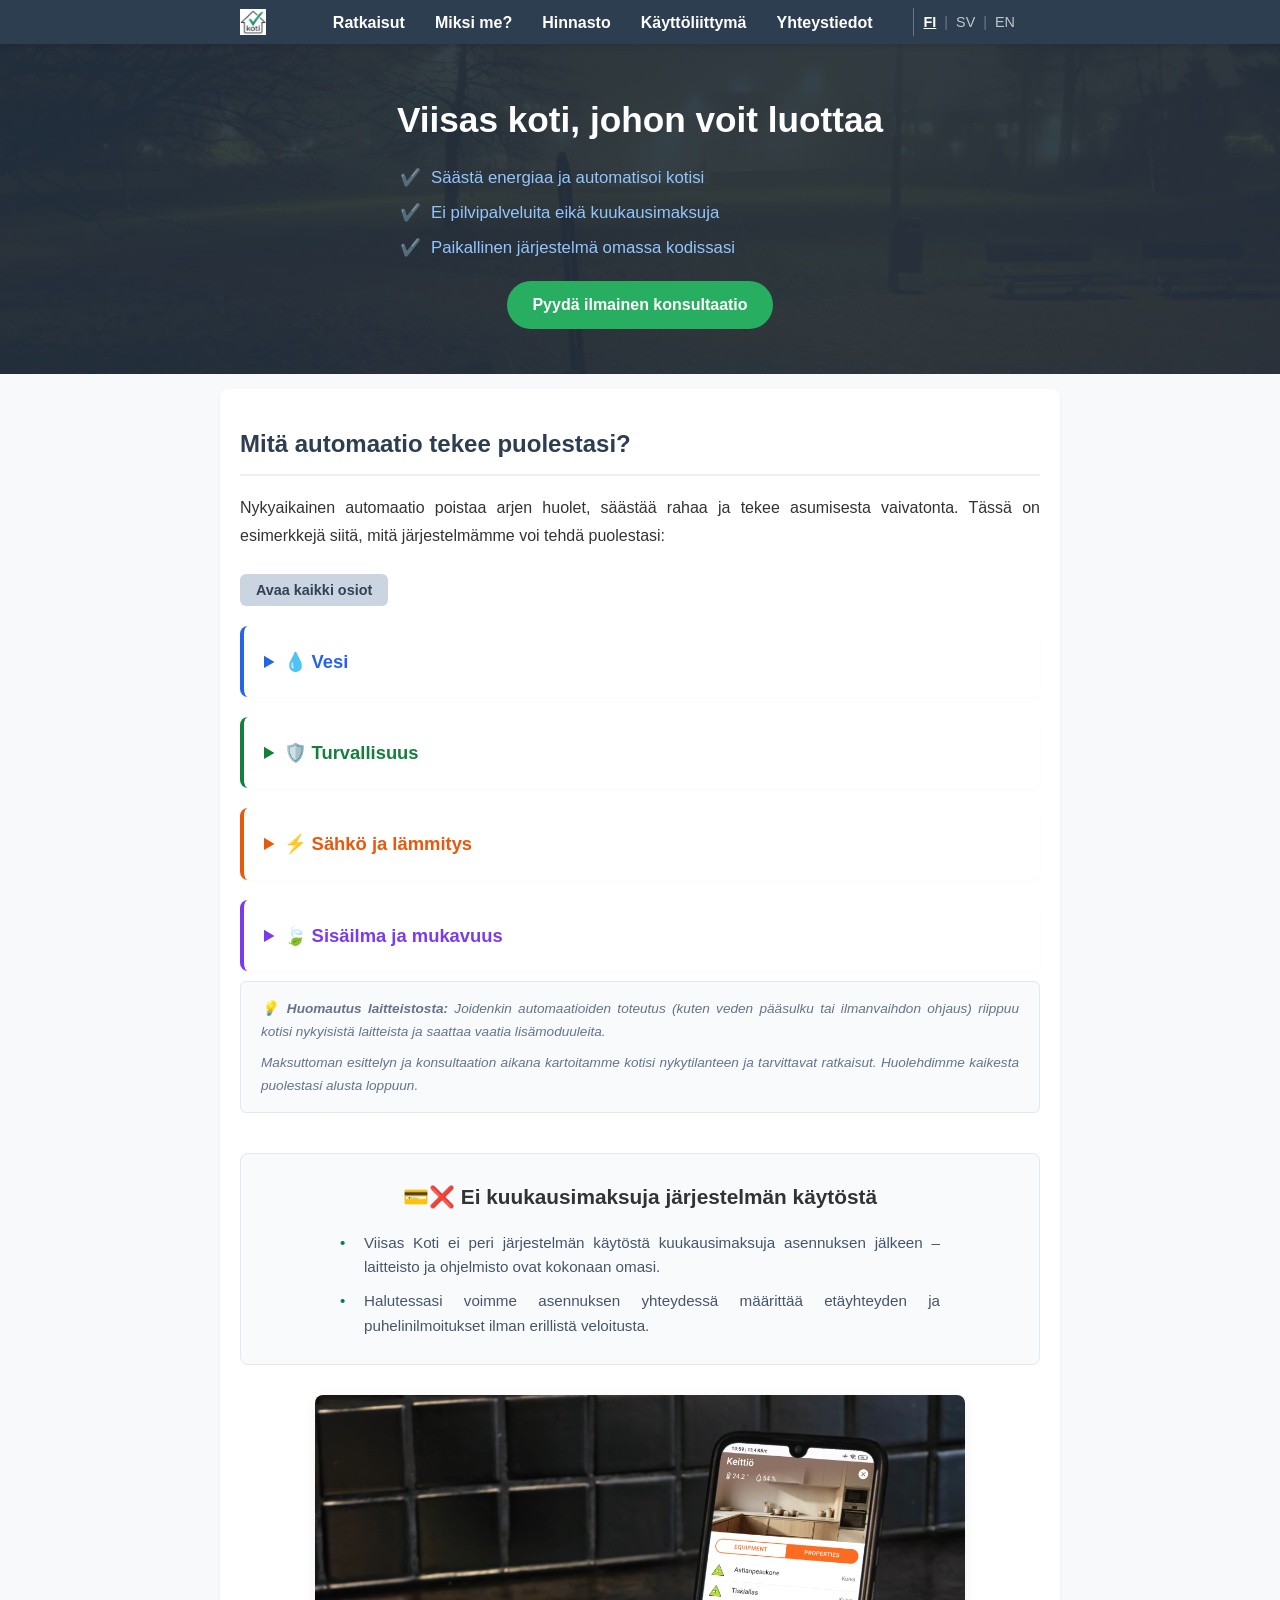
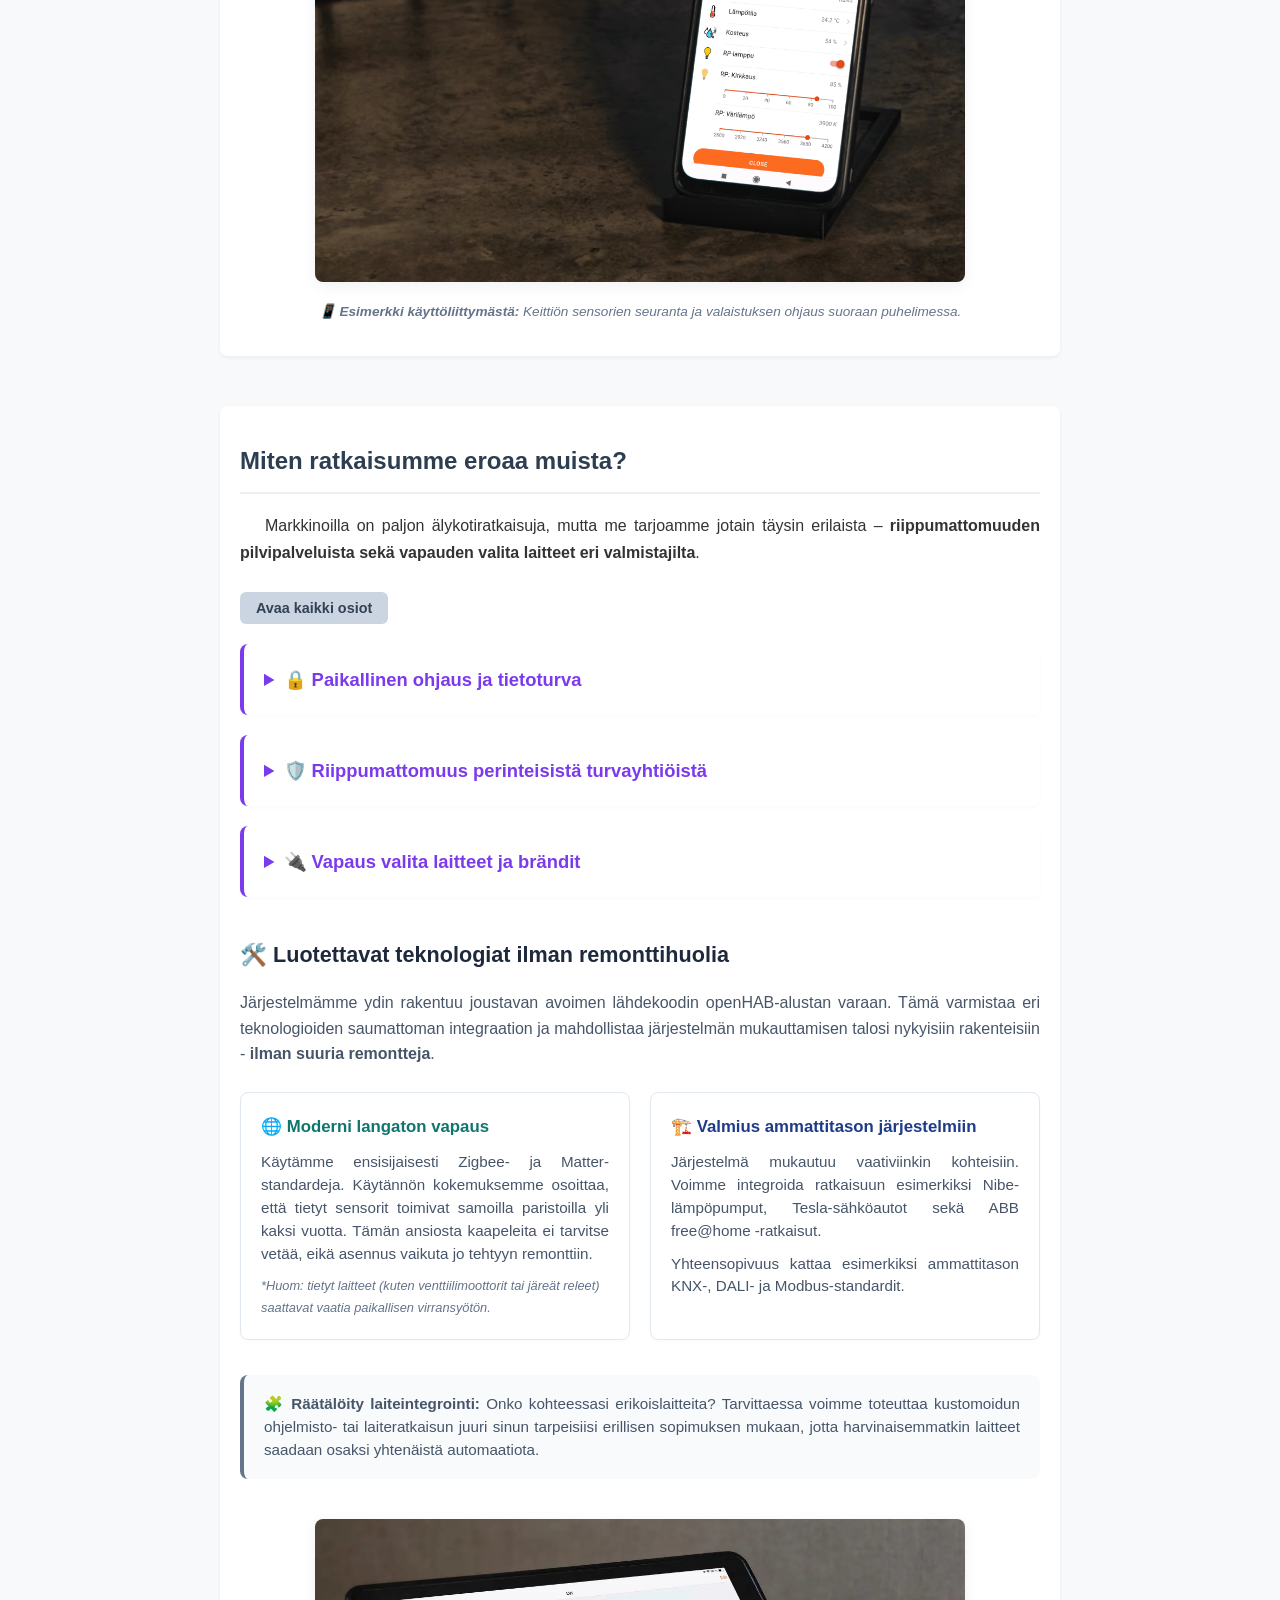
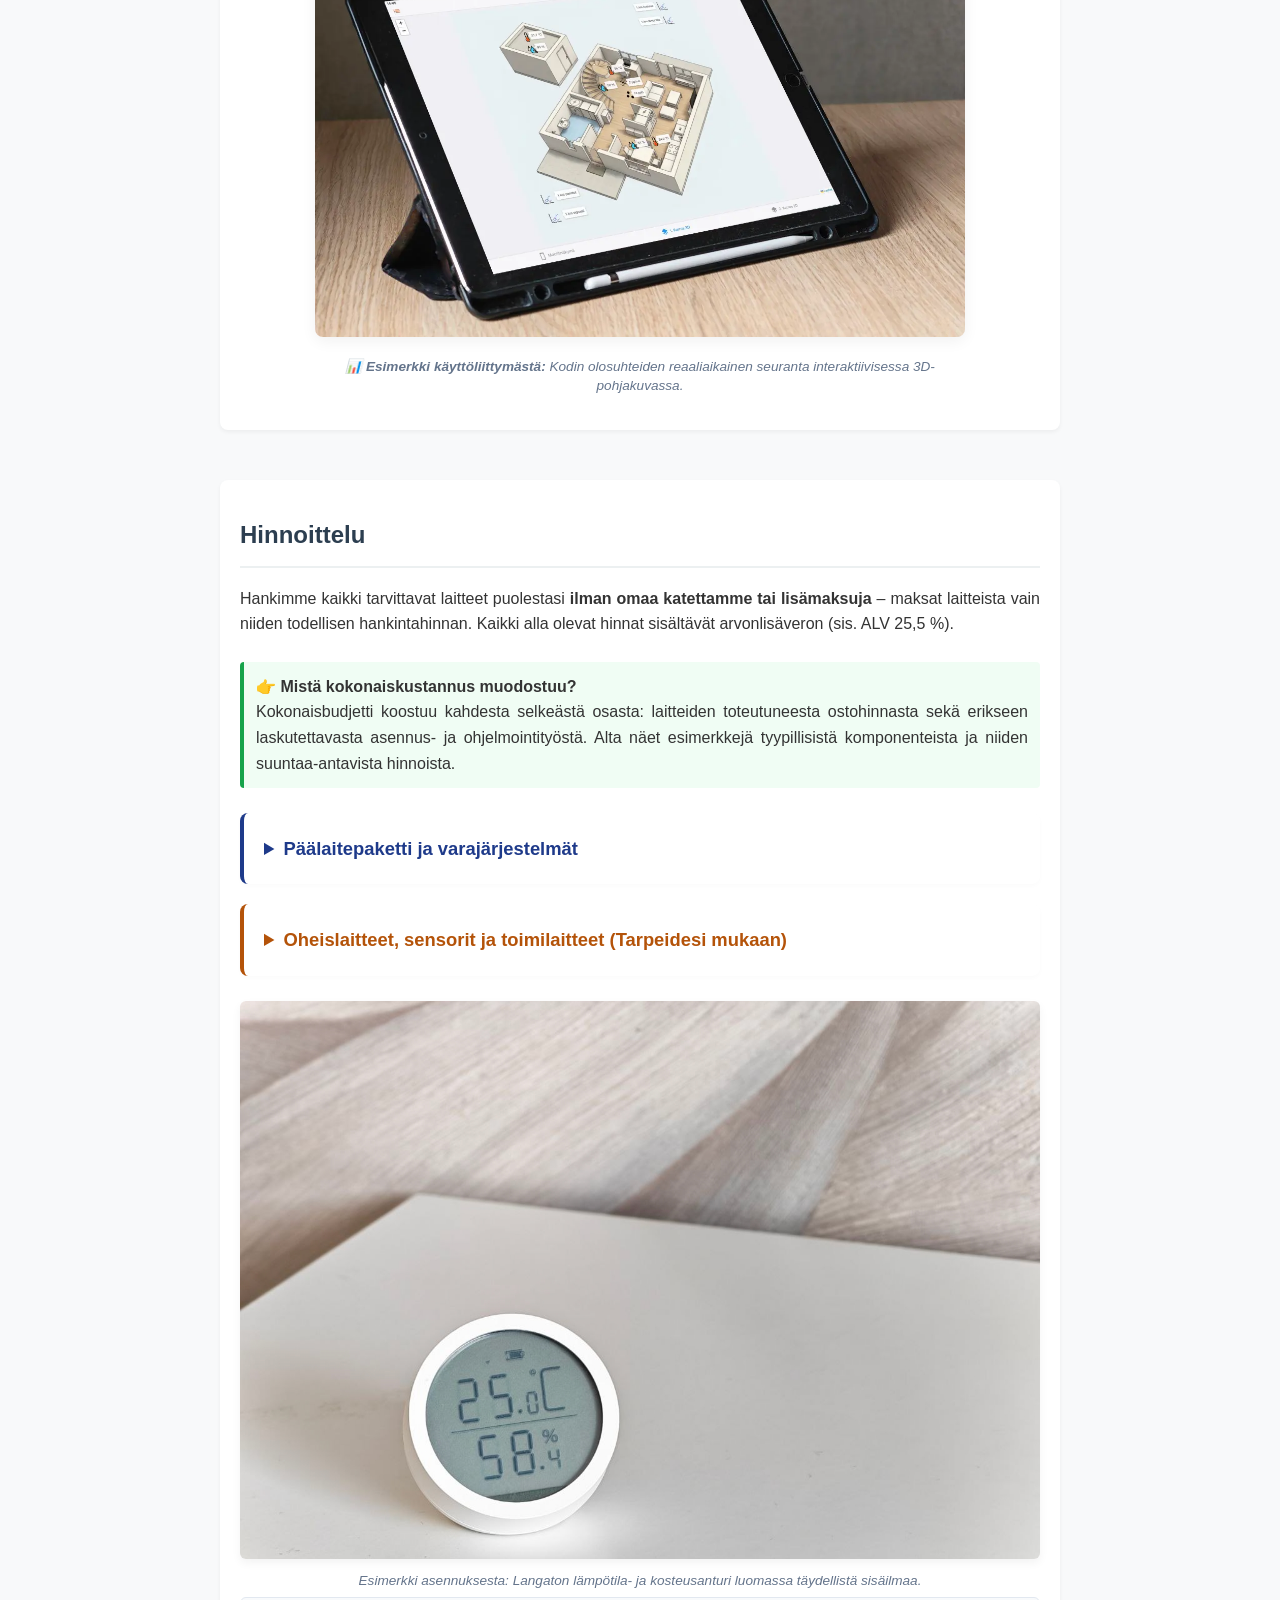
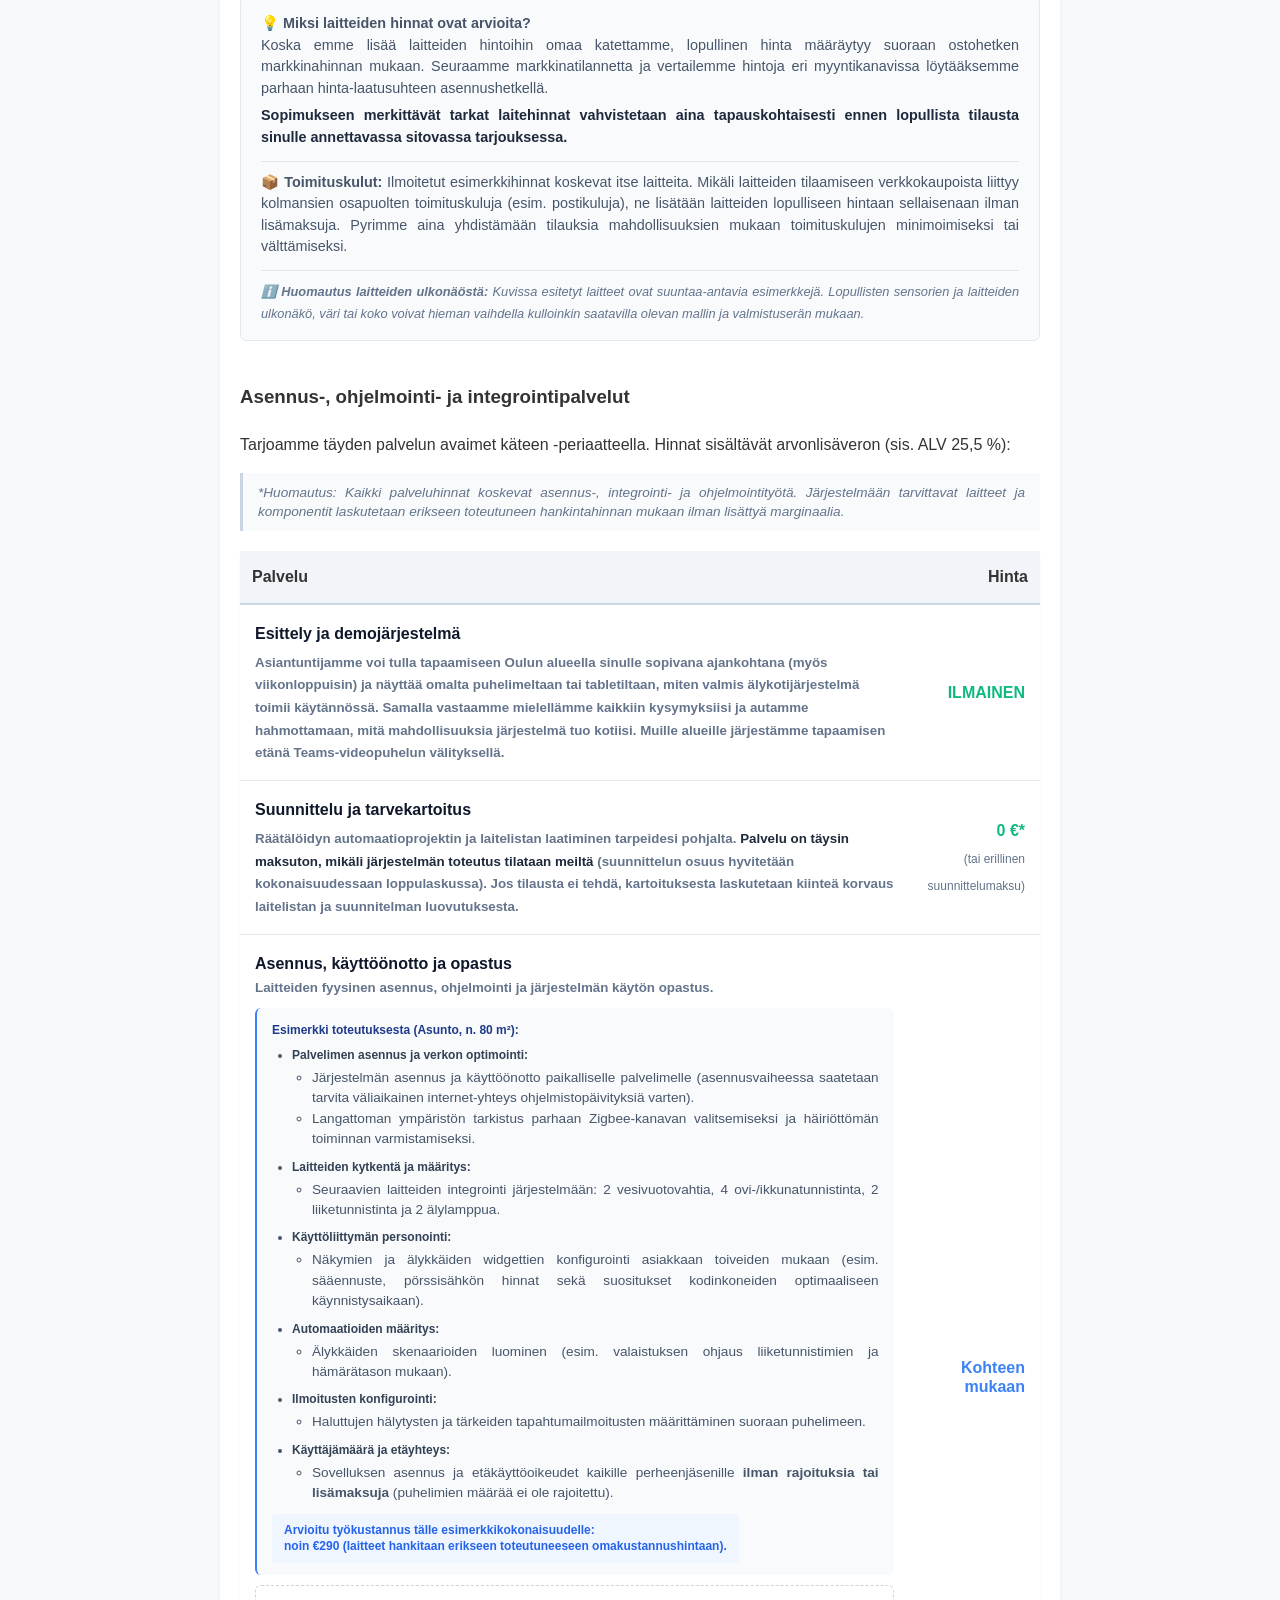
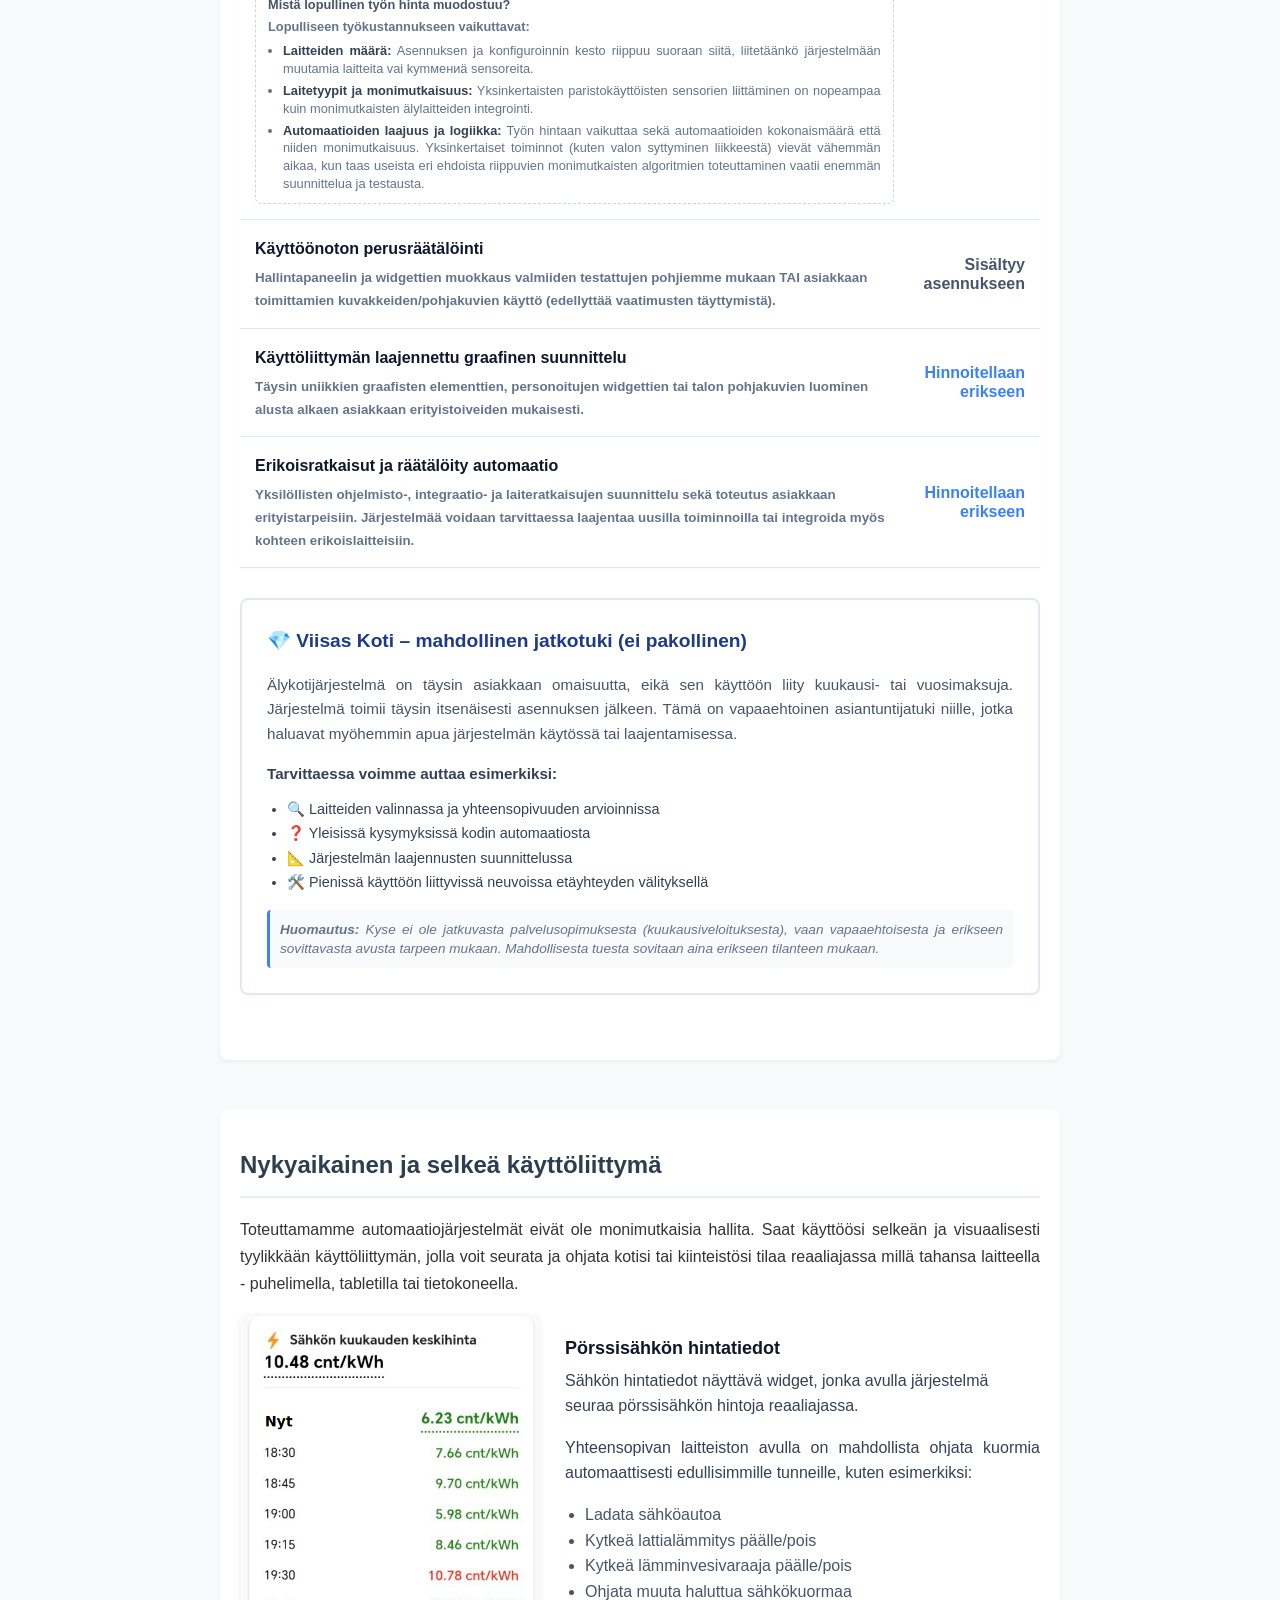
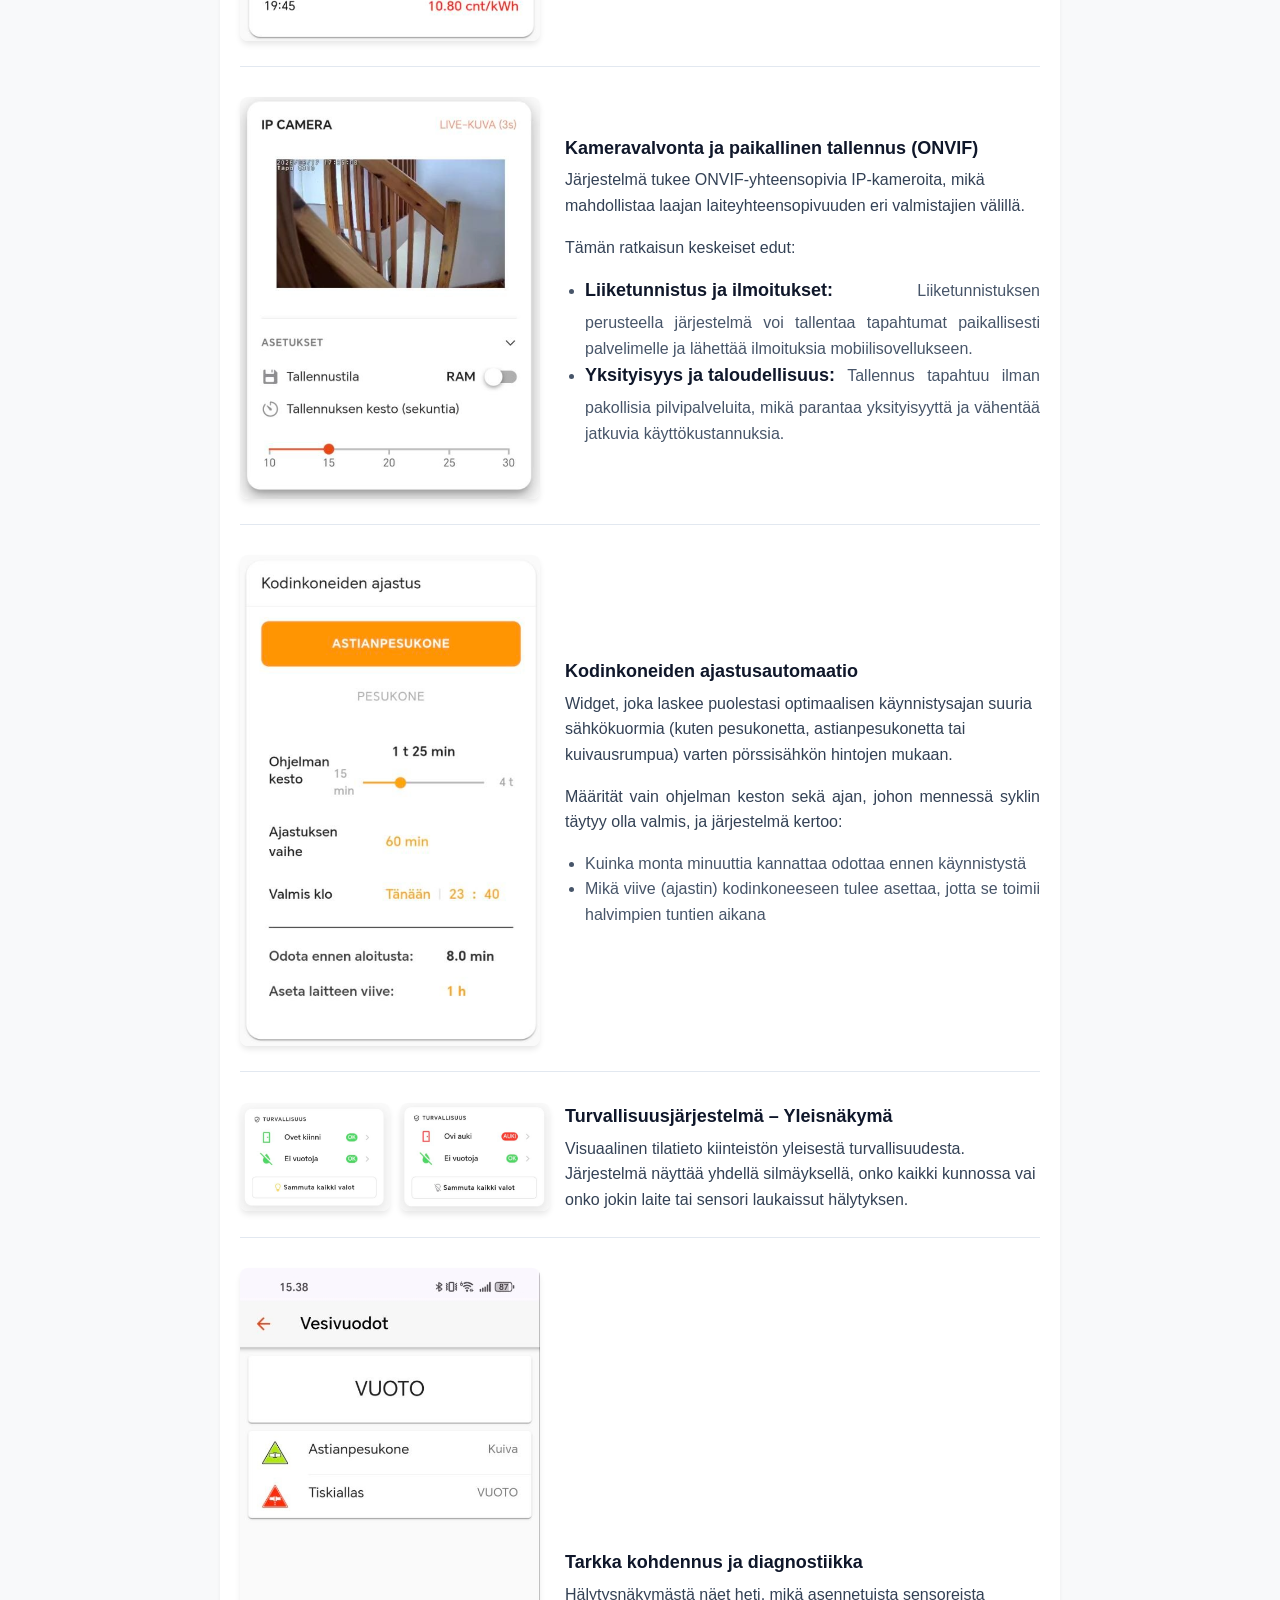
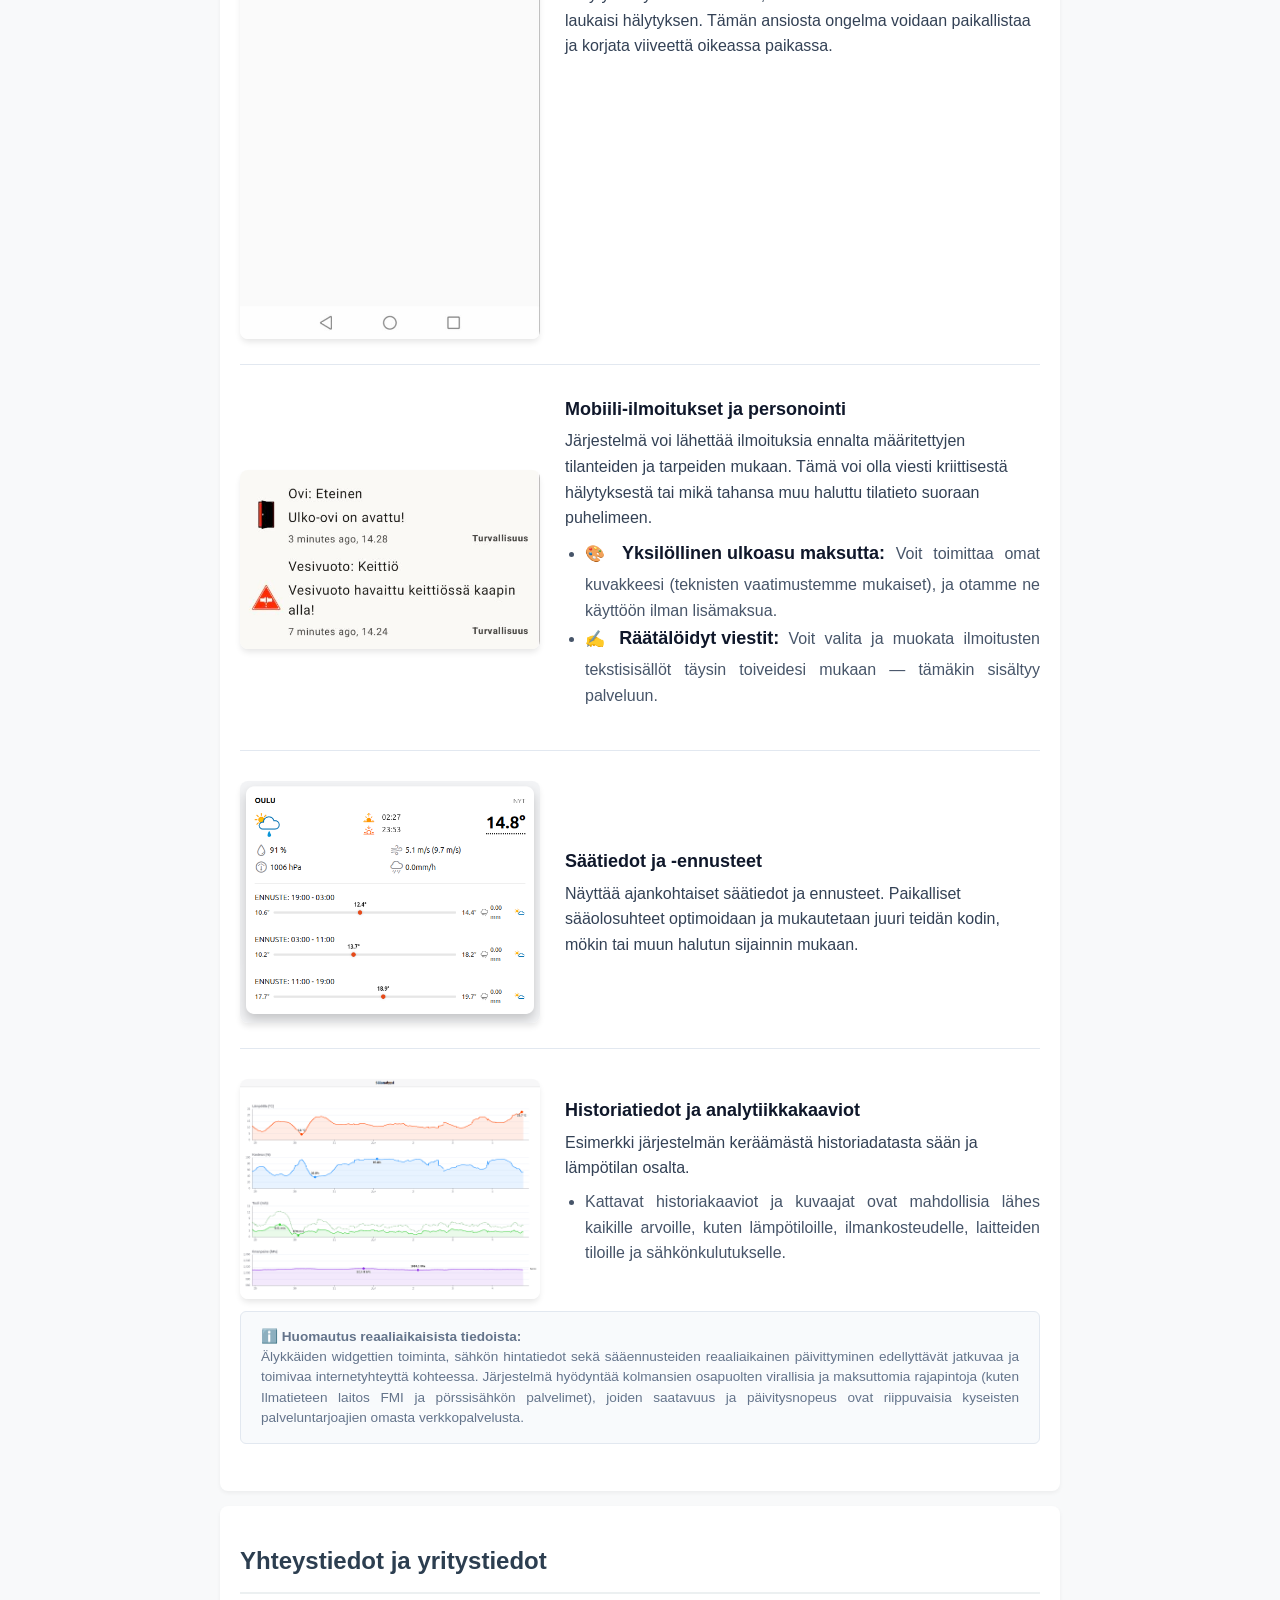
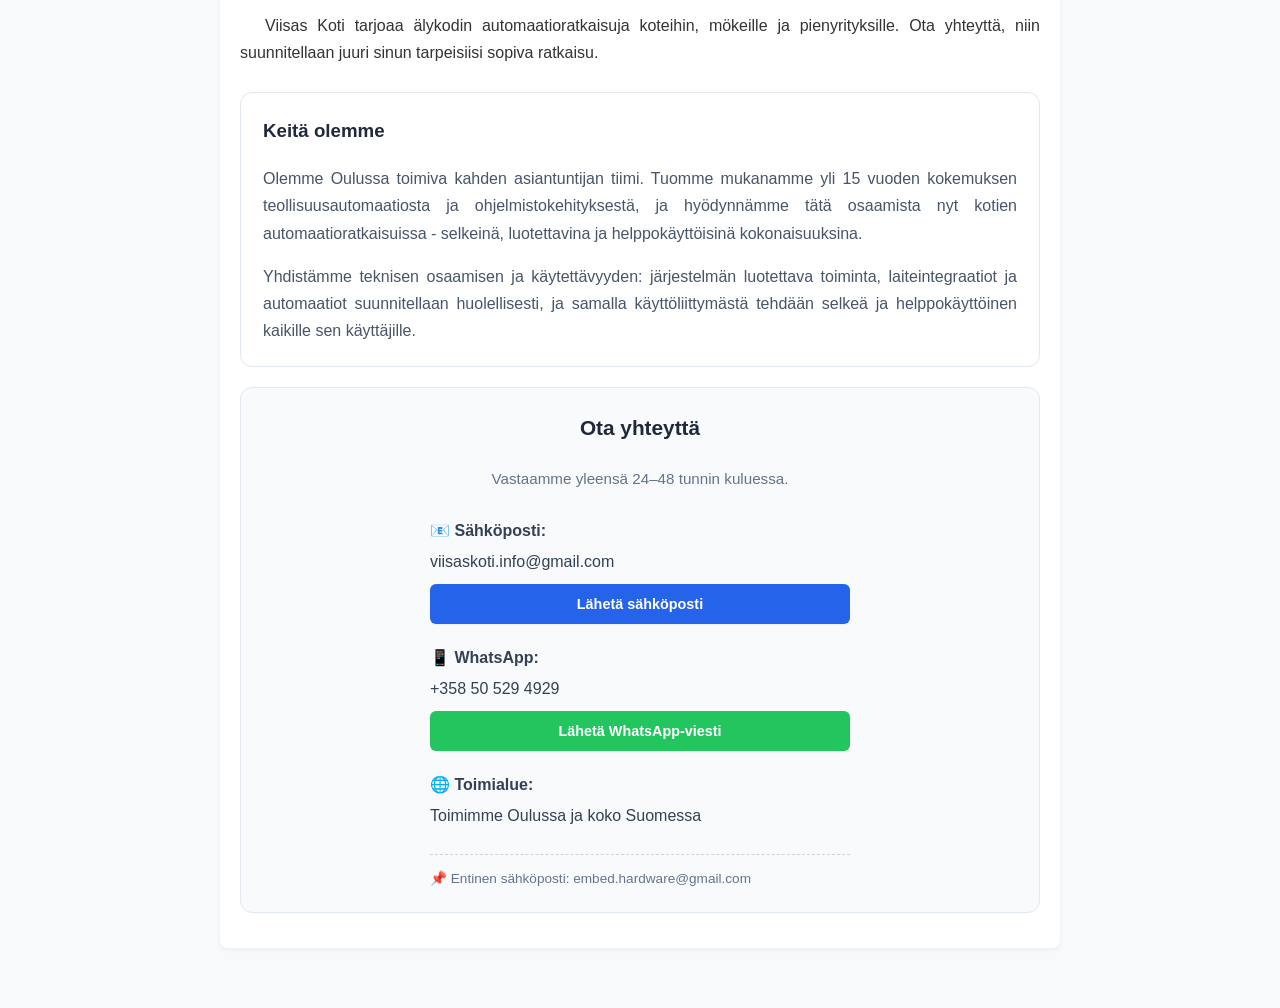
==== commit cd36e010: "Update index.html update about installation price" ====
--- a/index.html
+++ b/index.html
@@ -780,7 +780,7 @@
                 </ul>
             
                 <p style="margin: 12px 0 0 0; color: #64748b; font-size: 0.85rem; font-style: italic; line-height: 1.4; background: #f8fafc; padding: 10px; border-radius: 4px; border-left: 3px solid #3b82f6;">
-                    <strong>Huomautus:</strong> Kyse ei ole jatkuvasta palvelusopimuksesta (kuukausiveloituksesta), vaan erikseen sovittavasta avusta tarpeen mukaan, joka laskutetaan toteutuneen työn perusteella.
+                    <strong>Huomautus:</strong> Kyse ei ole jatkuvasta palvelusopimuksesta (kuukausiveloituksesta), vaan vapaaehtoisesta ja erikseen sovittavasta avusta tarpeen mukaan. Mahdollisesta tuesta sovitaan aina erikseen tilanteen mukaan.
                 </p>
             </div>
 </section>
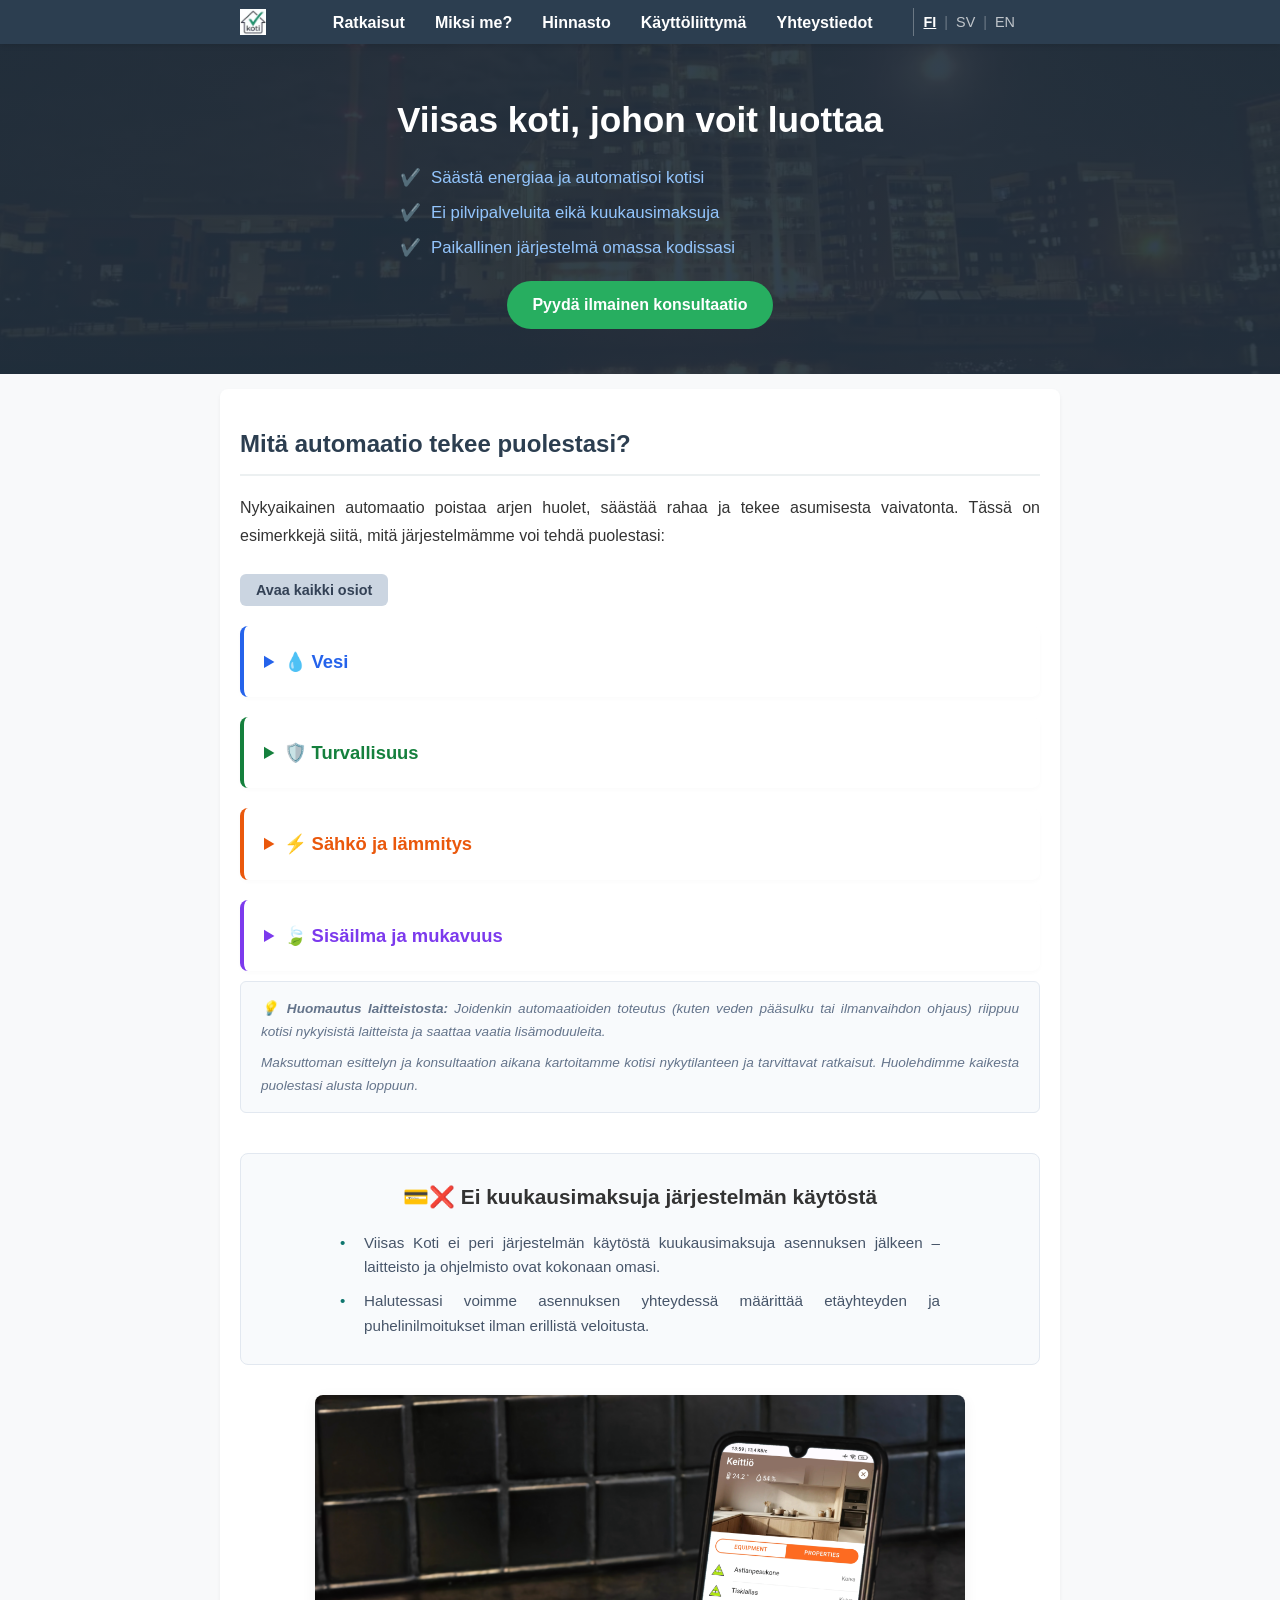
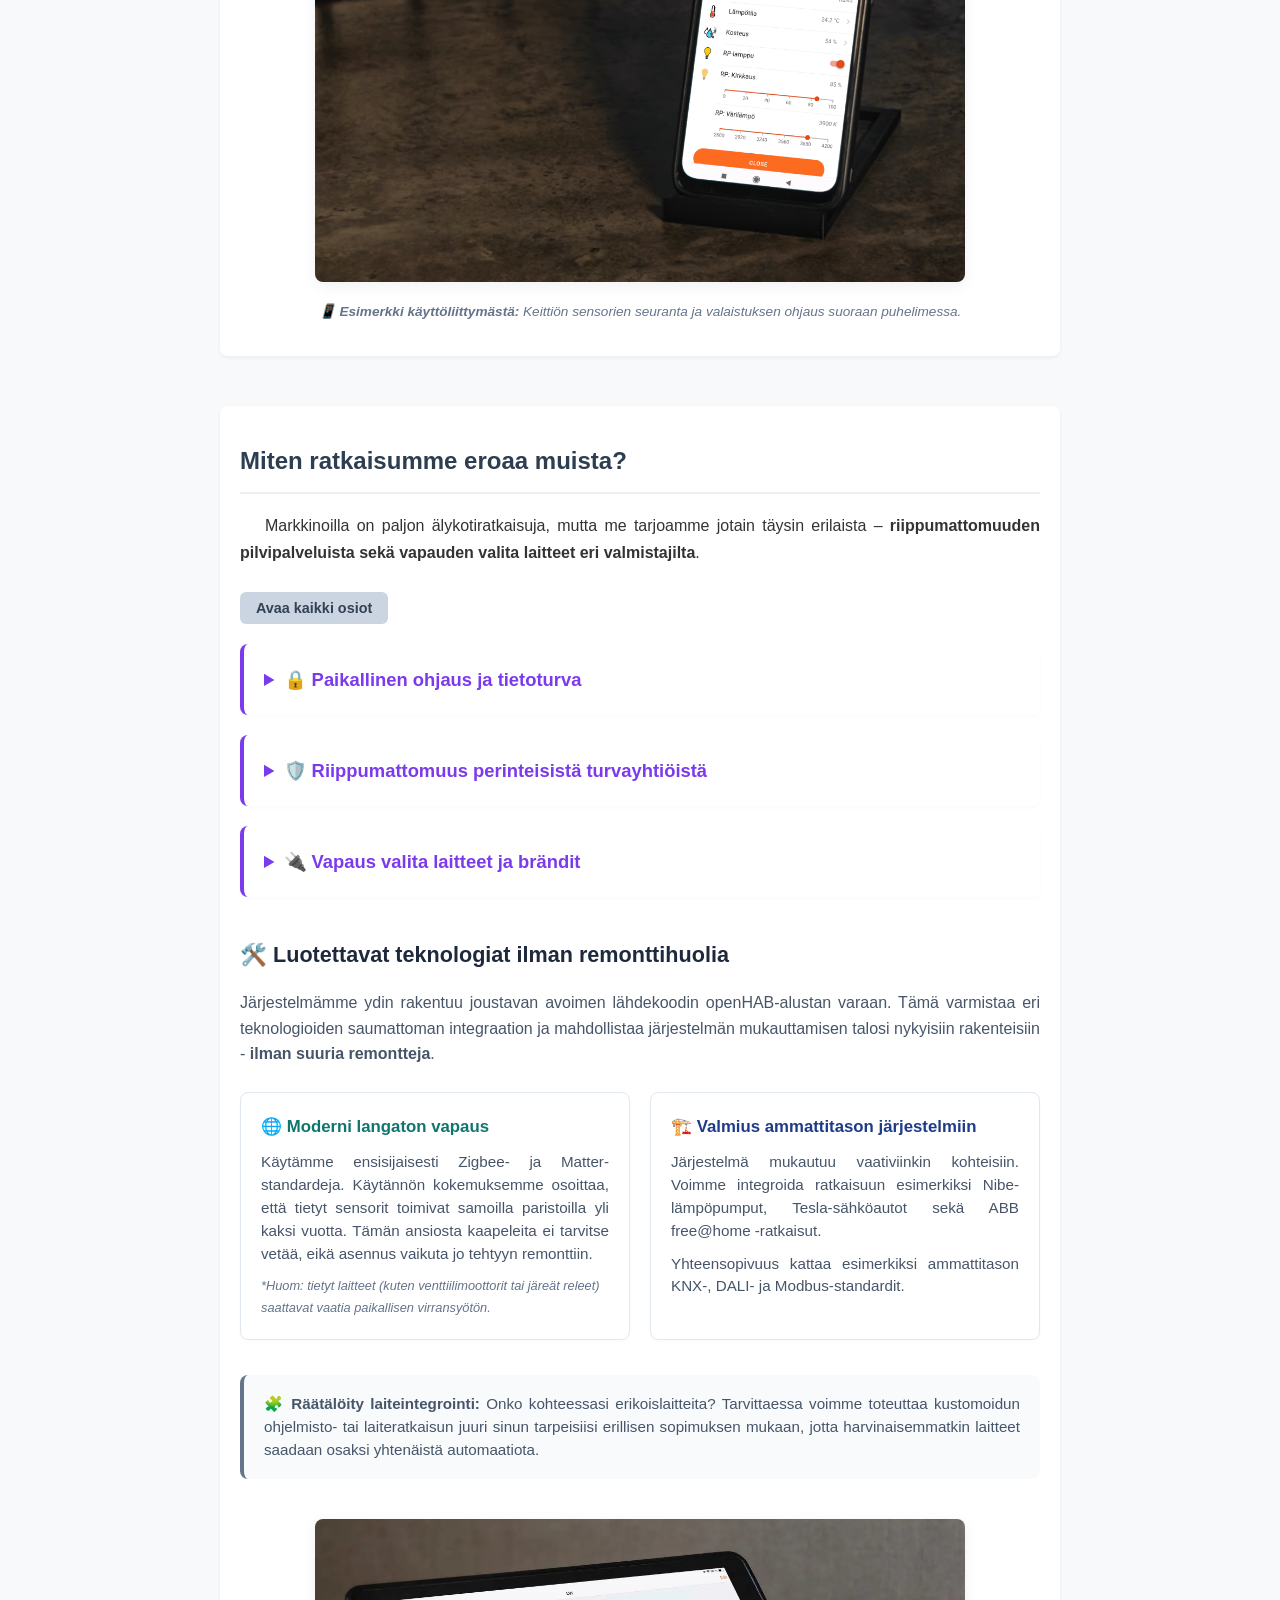
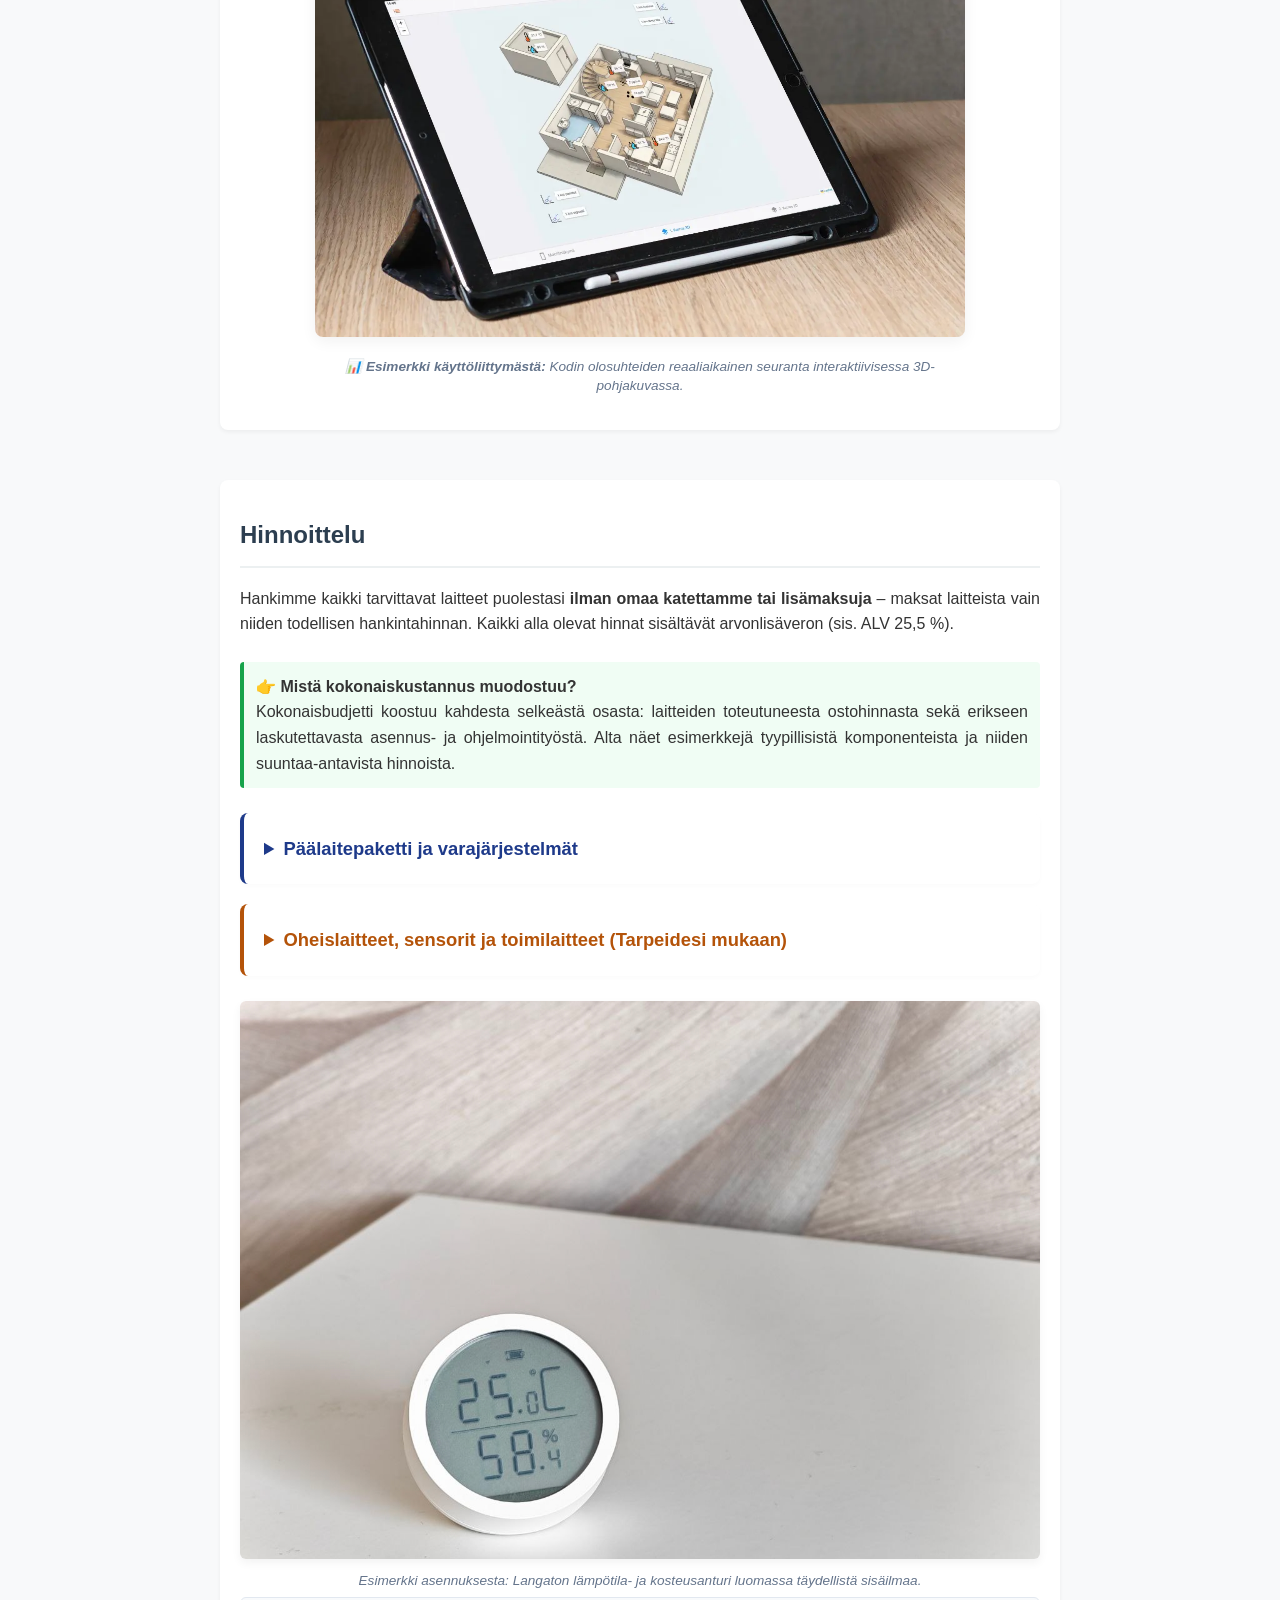
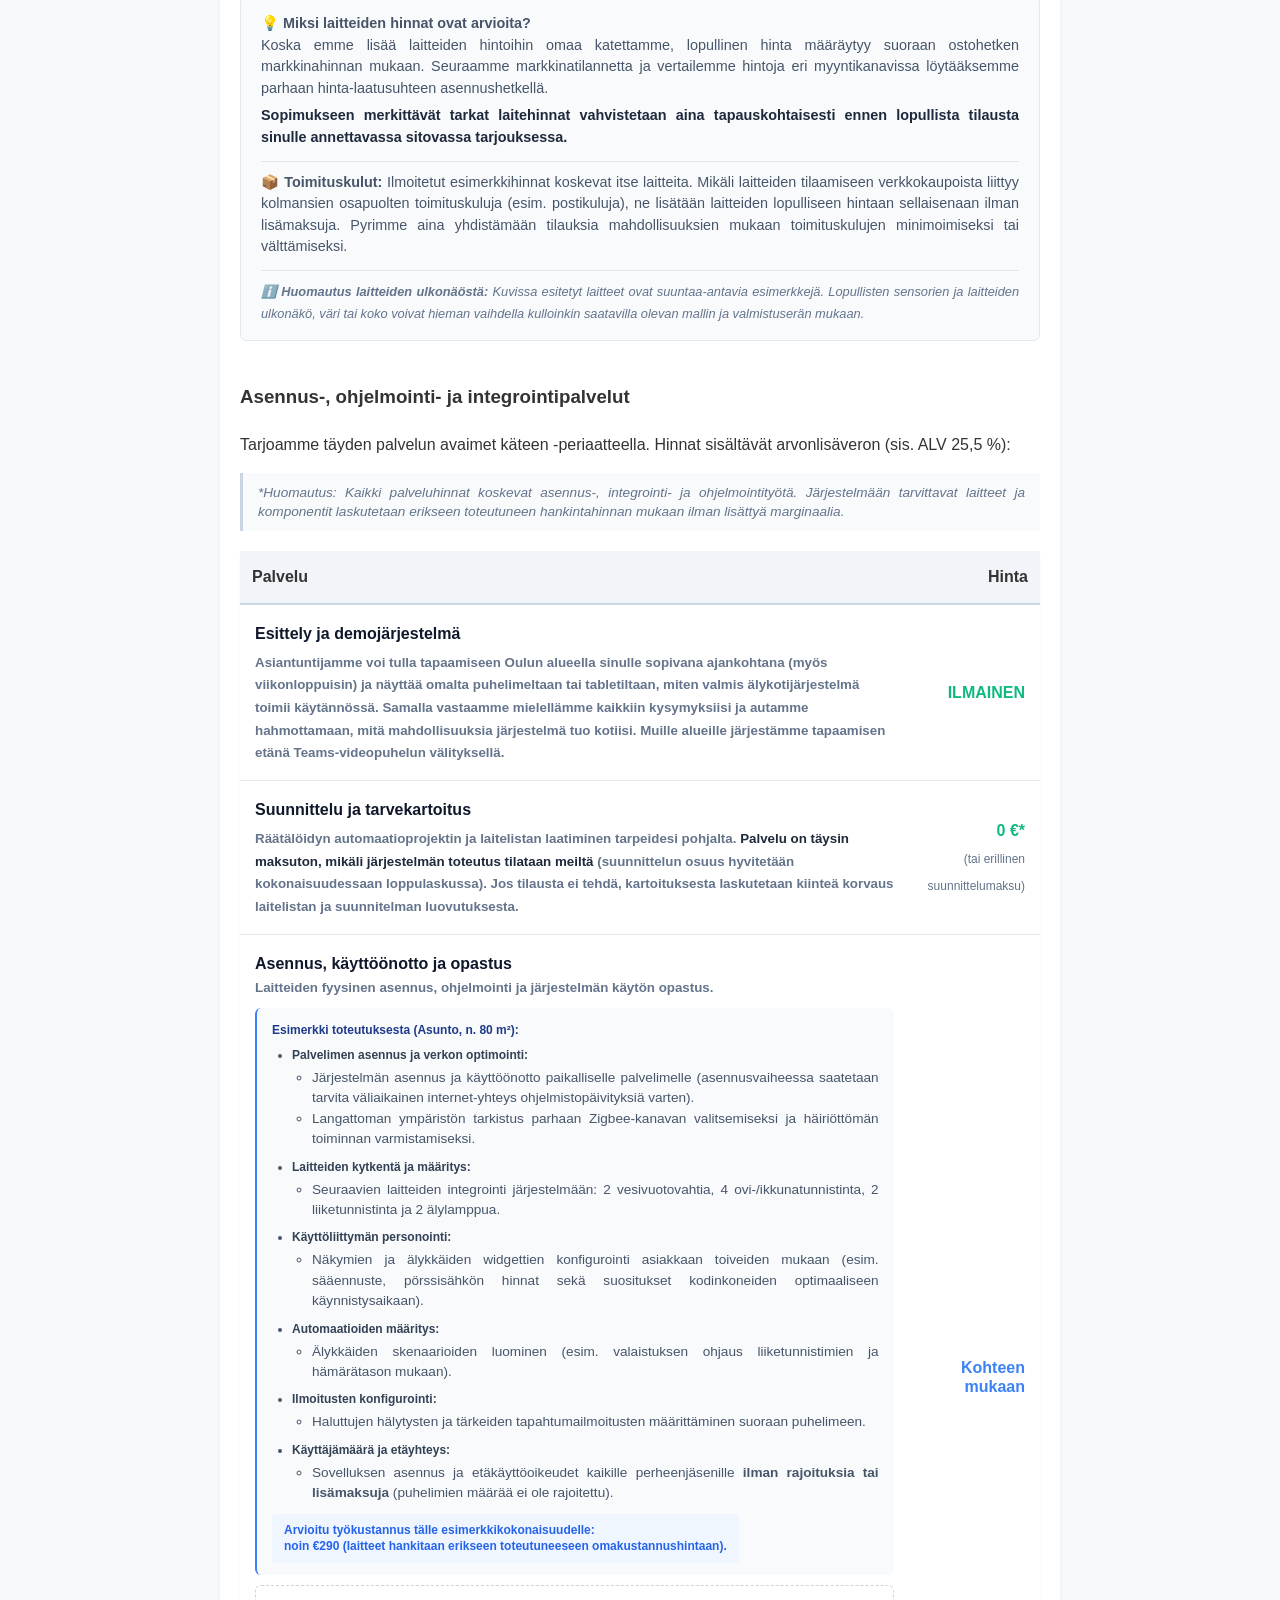
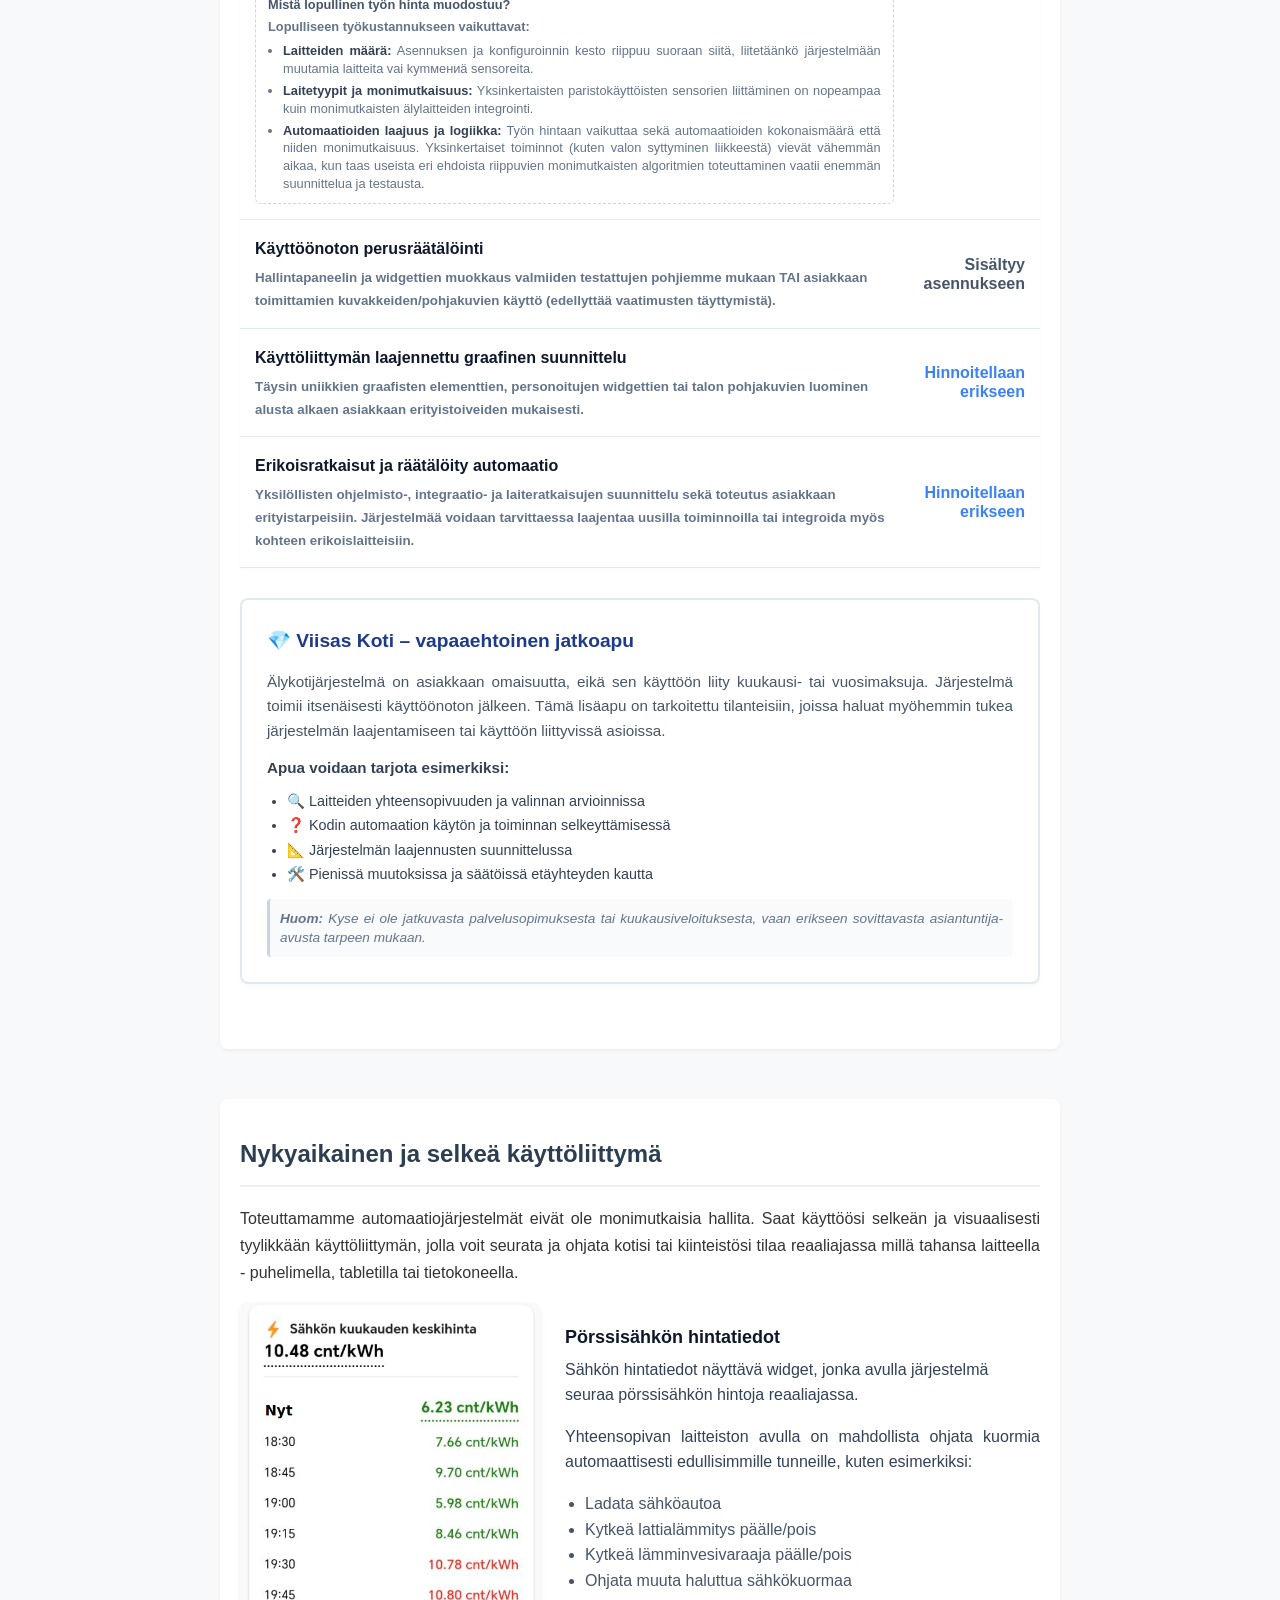
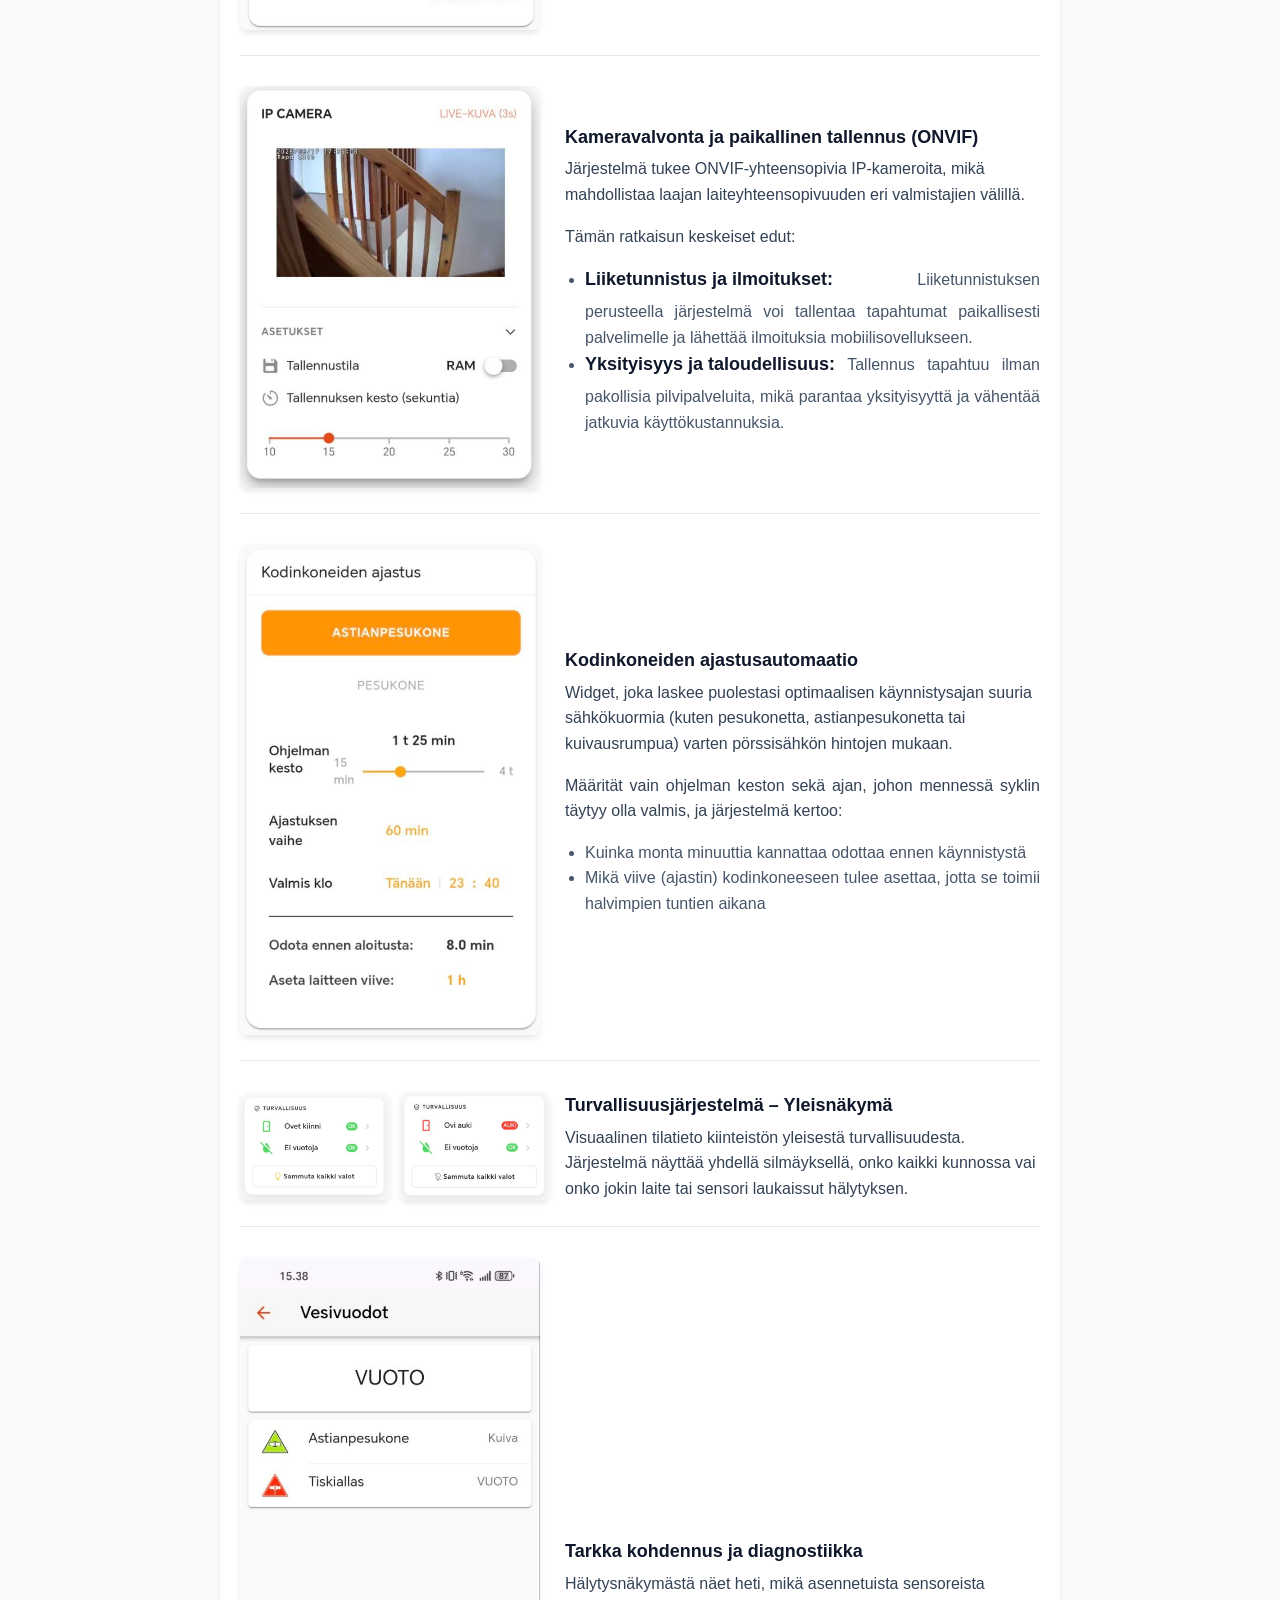
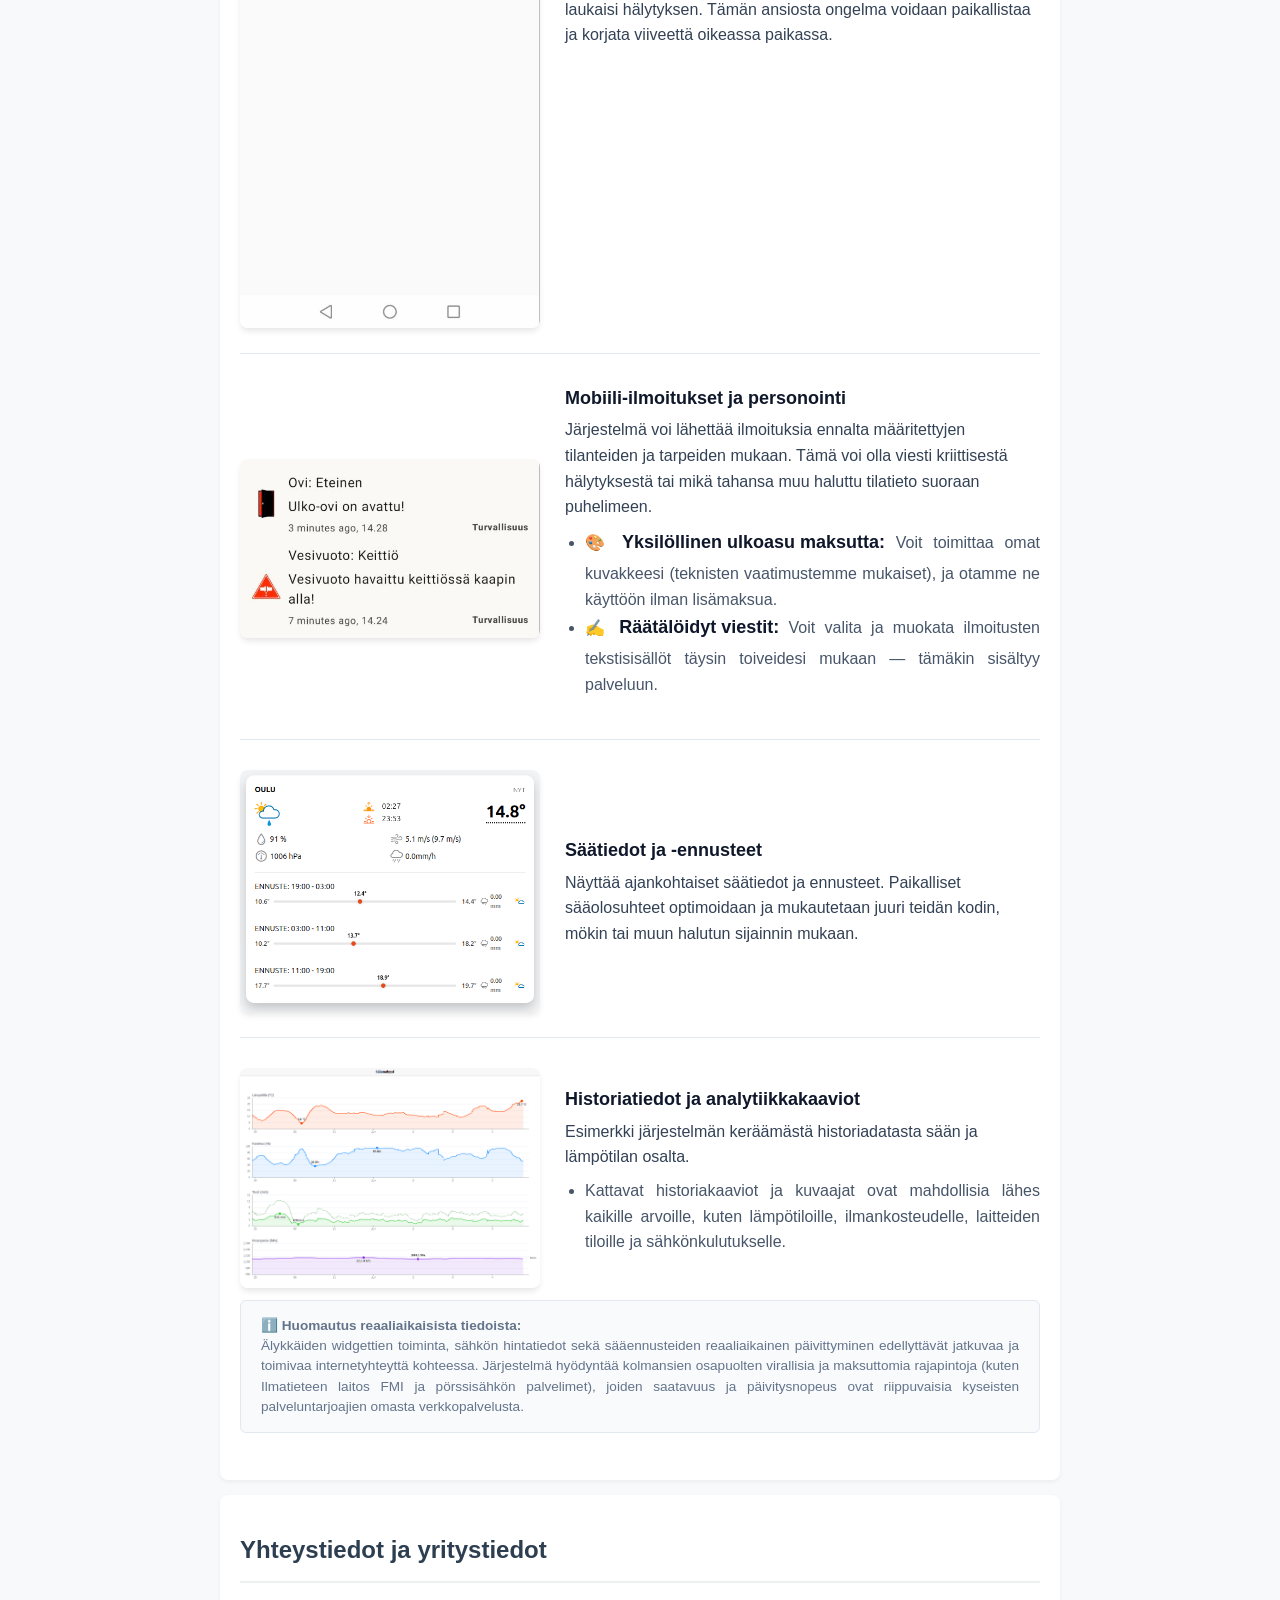
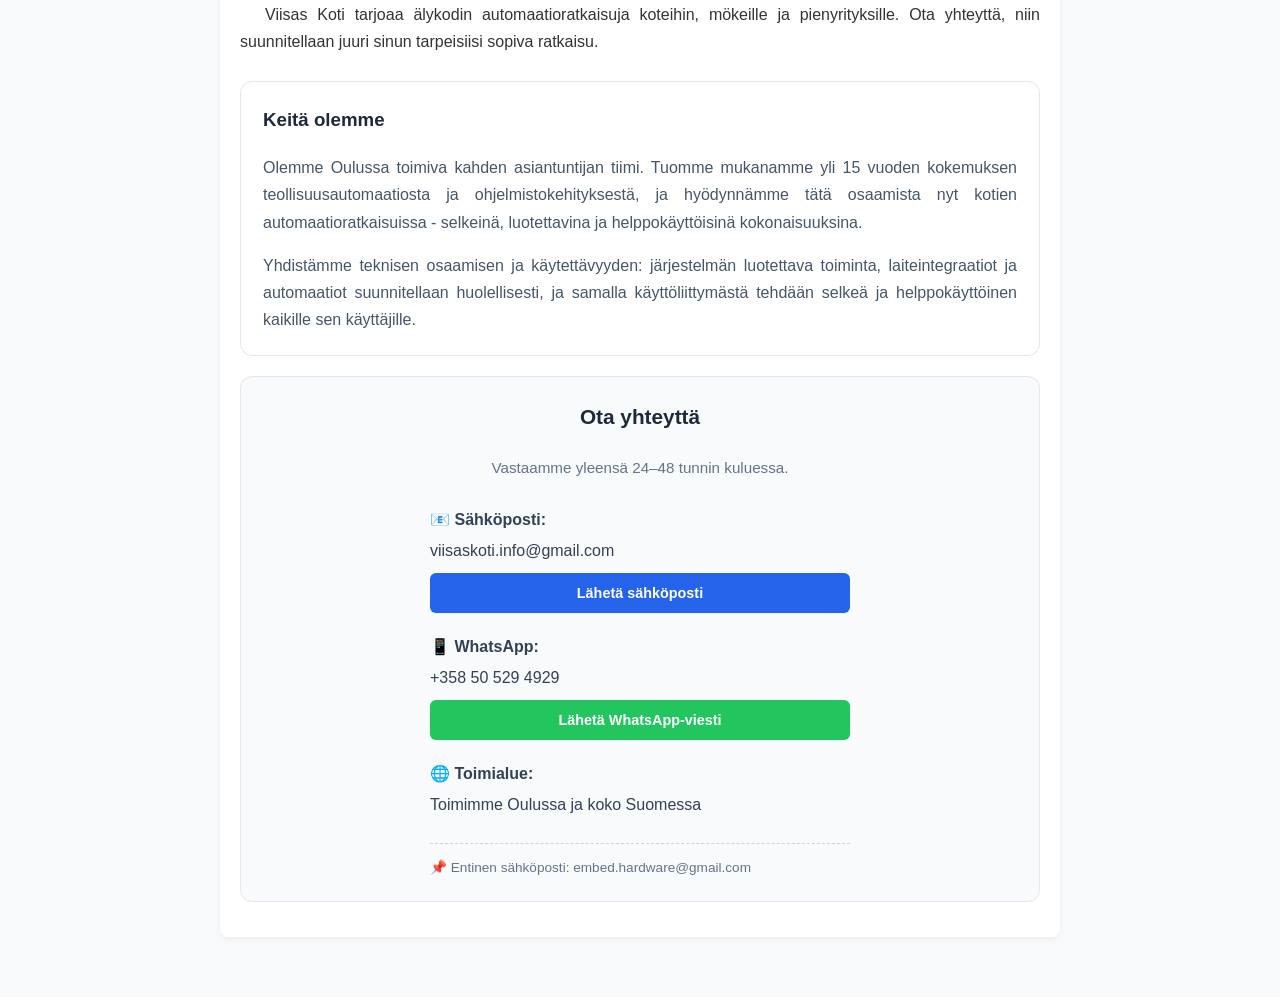
==== commit 736f4118: "Update index.html update about custom options" ====
--- a/index.html
+++ b/index.html
@@ -760,28 +760,34 @@
                     
                 </tbody>
             </table>    
-            
+
+
+            <!-- Options -->
             <div style="background: #ffffff; padding: 25px; border-radius: 8px; border: 2px solid #e2e8f0; max-width: 100%; margin: 30px 0; box-shadow: 0 4px 6px -1px rgba(0,0,0,0.02); box-sizing: border-box;">
-                <div style="display: flex; justify-content: space-between; align-items: center; gap: 15px; flex-wrap: wrap; margin-bottom: 15px;">
-                    <h4 style="margin: 0; color: #1e3a8a; font-size: 1.2rem; font-weight: 600;">💎 Viisas Koti – mahdollinen jatkotuki (ei pakollinen)</h4>
-                </div>
-                            
-                <p style="margin: 0 0 15px 0; color: #475569; font-size: 0.95rem; line-height: 1.6;">
-                    Älykotijärjestelmä on täysin asiakkaan omaisuutta, eikä sen käyttöön liity kuukausi- tai vuosimaksuja. Järjestelmä toimii täysin itsenäisesti asennuksen jälkeen. Tämä on vapaaehtoinen asiantuntijatuki niille, jotka haluavat myöhemmin apua järjestelmän käytössä tai laajentamisessa.
+            
+                <h4 style="margin: 0 0 12px 0; color: #1e3a8a; font-size: 1.2rem; font-weight: 600;">
+                    💎 Viisas Koti – vapaaehtoinen jatkoapu
+                </h4>
+            
+                <p style="margin: 0 0 12px 0; color: #475569; font-size: 0.95rem; line-height: 1.6;">
+                    Älykotijärjestelmä on asiakkaan omaisuutta, eikä sen käyttöön liity kuukausi- tai vuosimaksuja. Järjestelmä toimii itsenäisesti käyttöönoton jälkeen. Tämä lisäapu on tarkoitettu tilanteisiin, joissa haluat myöhemmin tukea järjestelmän laajentamiseen tai käyttöön liittyvissä asioissa.
                 </p>
-                
-                <p style="margin: 0 0 10px 0; color: #334155; font-size: 0.95rem; font-weight: 600;">Tarvittaessa voimme auttaa esimerkiksi:</p>
-            
-                <ul style="margin: 0 0 15px 0; padding-left: 20px; color: #334155; font-size: 0.9rem; line-height: 1.7;">
-                    <li>🔍 Laitteiden valinnassa ja yhteensopivuuden arvioinnissa</li>
-                    <li>❓ Yleisissä kysymyksissä kodin automaatiosta</li>
+            
+                <p style="margin: 0 0 8px 0; color: #334155; font-size: 0.95rem; font-weight: 600;">
+                    Apua voidaan tarjota esimerkiksi:
+                </p>
+            
+                <ul style="margin: 0 0 12px 0; padding-left: 20px; color: #334155; font-size: 0.9rem; line-height: 1.7;">
+                    <li>🔍 Laitteiden yhteensopivuuden ja valinnan arvioinnissa</li>
+                    <li>❓ Kodin automaation käytön ja toiminnan selkeyttämisessä</li>
                     <li>📐 Järjestelmän laajennusten suunnittelussa</li>
-                    <li>🛠️ Pienissä käyttöön liittyvissä neuvoissa etäyhteyden välityksellä</li>
+                    <li>🛠️ Pienissä muutoksissa ja säätöissä etäyhteyden kautta</li>
                 </ul>
             
-                <p style="margin: 12px 0 0 0; color: #64748b; font-size: 0.85rem; font-style: italic; line-height: 1.4; background: #f8fafc; padding: 10px; border-radius: 4px; border-left: 3px solid #3b82f6;">
-                    <strong>Huomautus:</strong> Kyse ei ole jatkuvasta palvelusopimuksesta (kuukausiveloituksesta), vaan vapaaehtoisesta ja erikseen sovittavasta avusta tarpeen mukaan. Mahdollisesta tuesta sovitaan aina erikseen tilanteen mukaan.
+                <p style="margin: 12px 0 0 0; color: #64748b; font-size: 0.85rem; font-style: italic; line-height: 1.4; background: #f8fafc; padding: 10px; border-radius: 4px; border-left: 3px solid #cbd5e1;">
+                    <strong>Huom:</strong> Kyse ei ole jatkuvasta palvelusopimuksesta tai kuukausiveloituksesta, vaan erikseen sovittavasta asiantuntija-avusta tarpeen mukaan.
                 </p>
+            
             </div>
 </section>
 
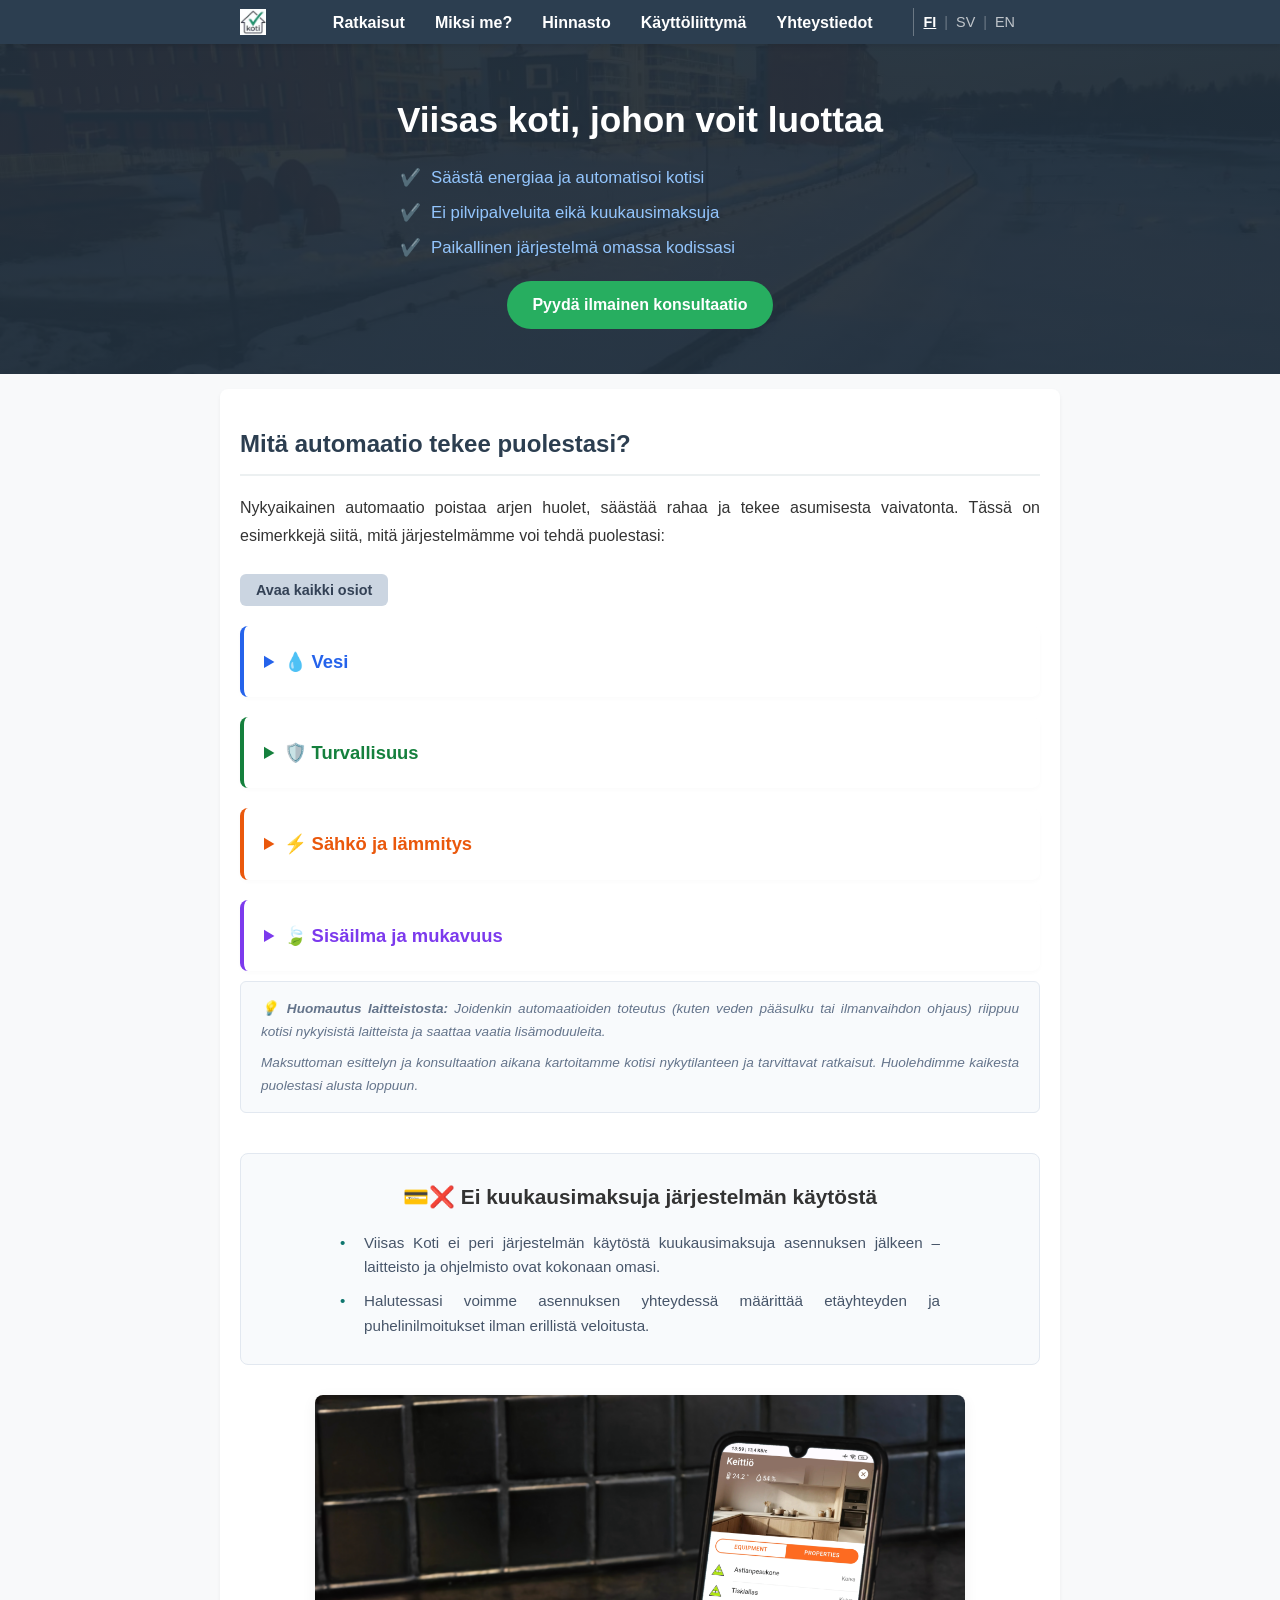
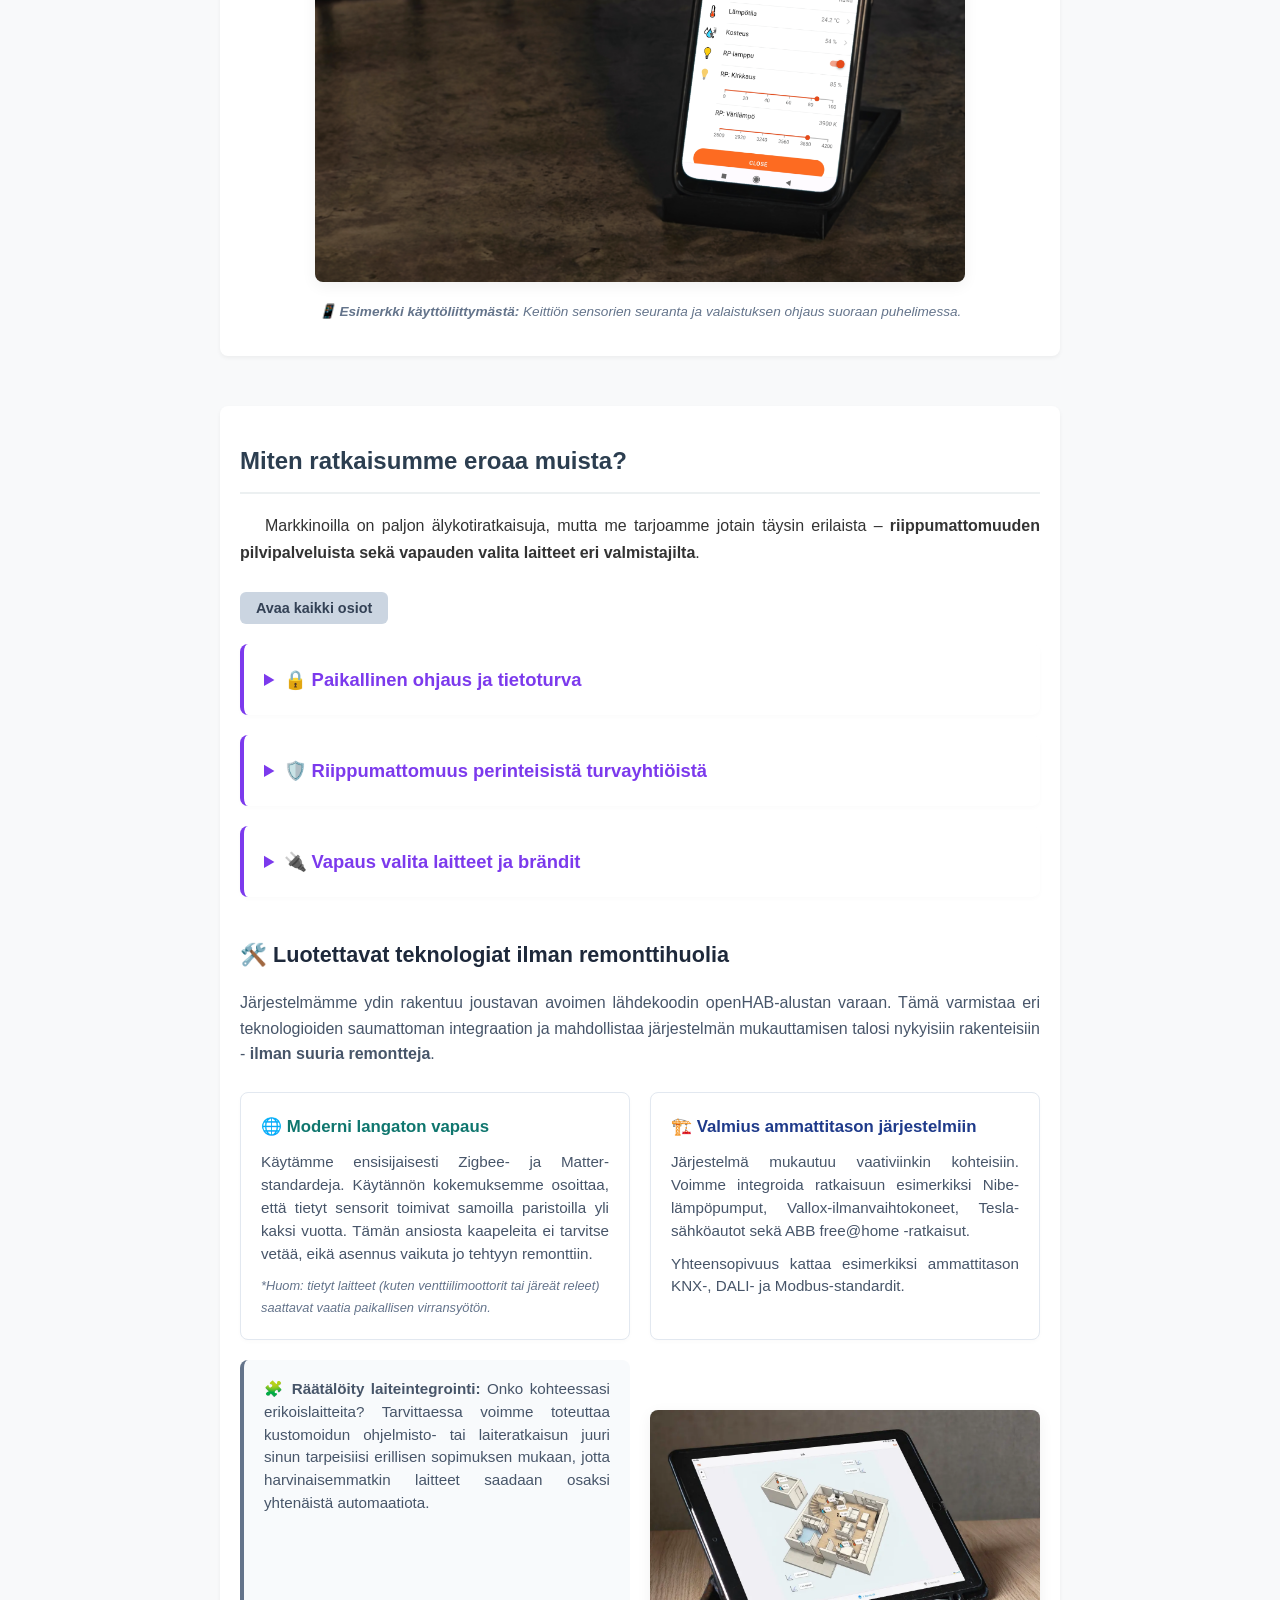
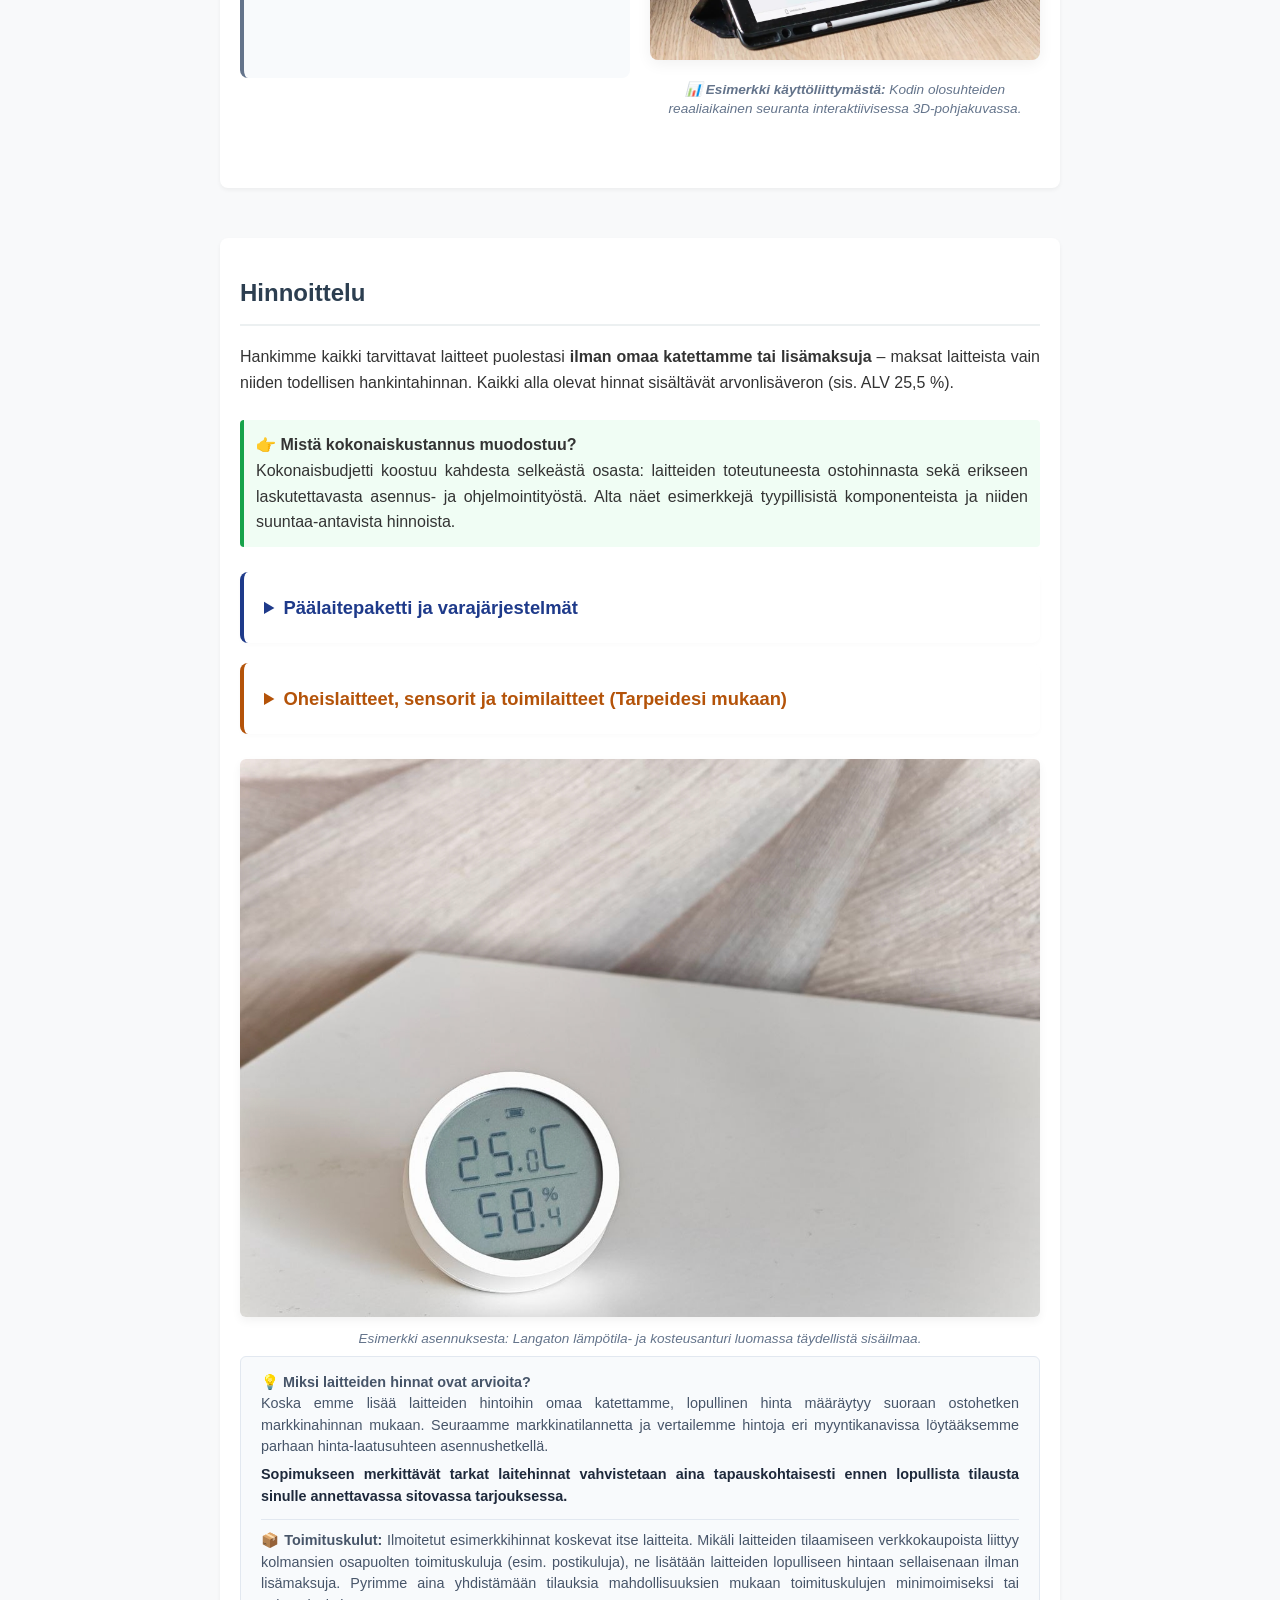
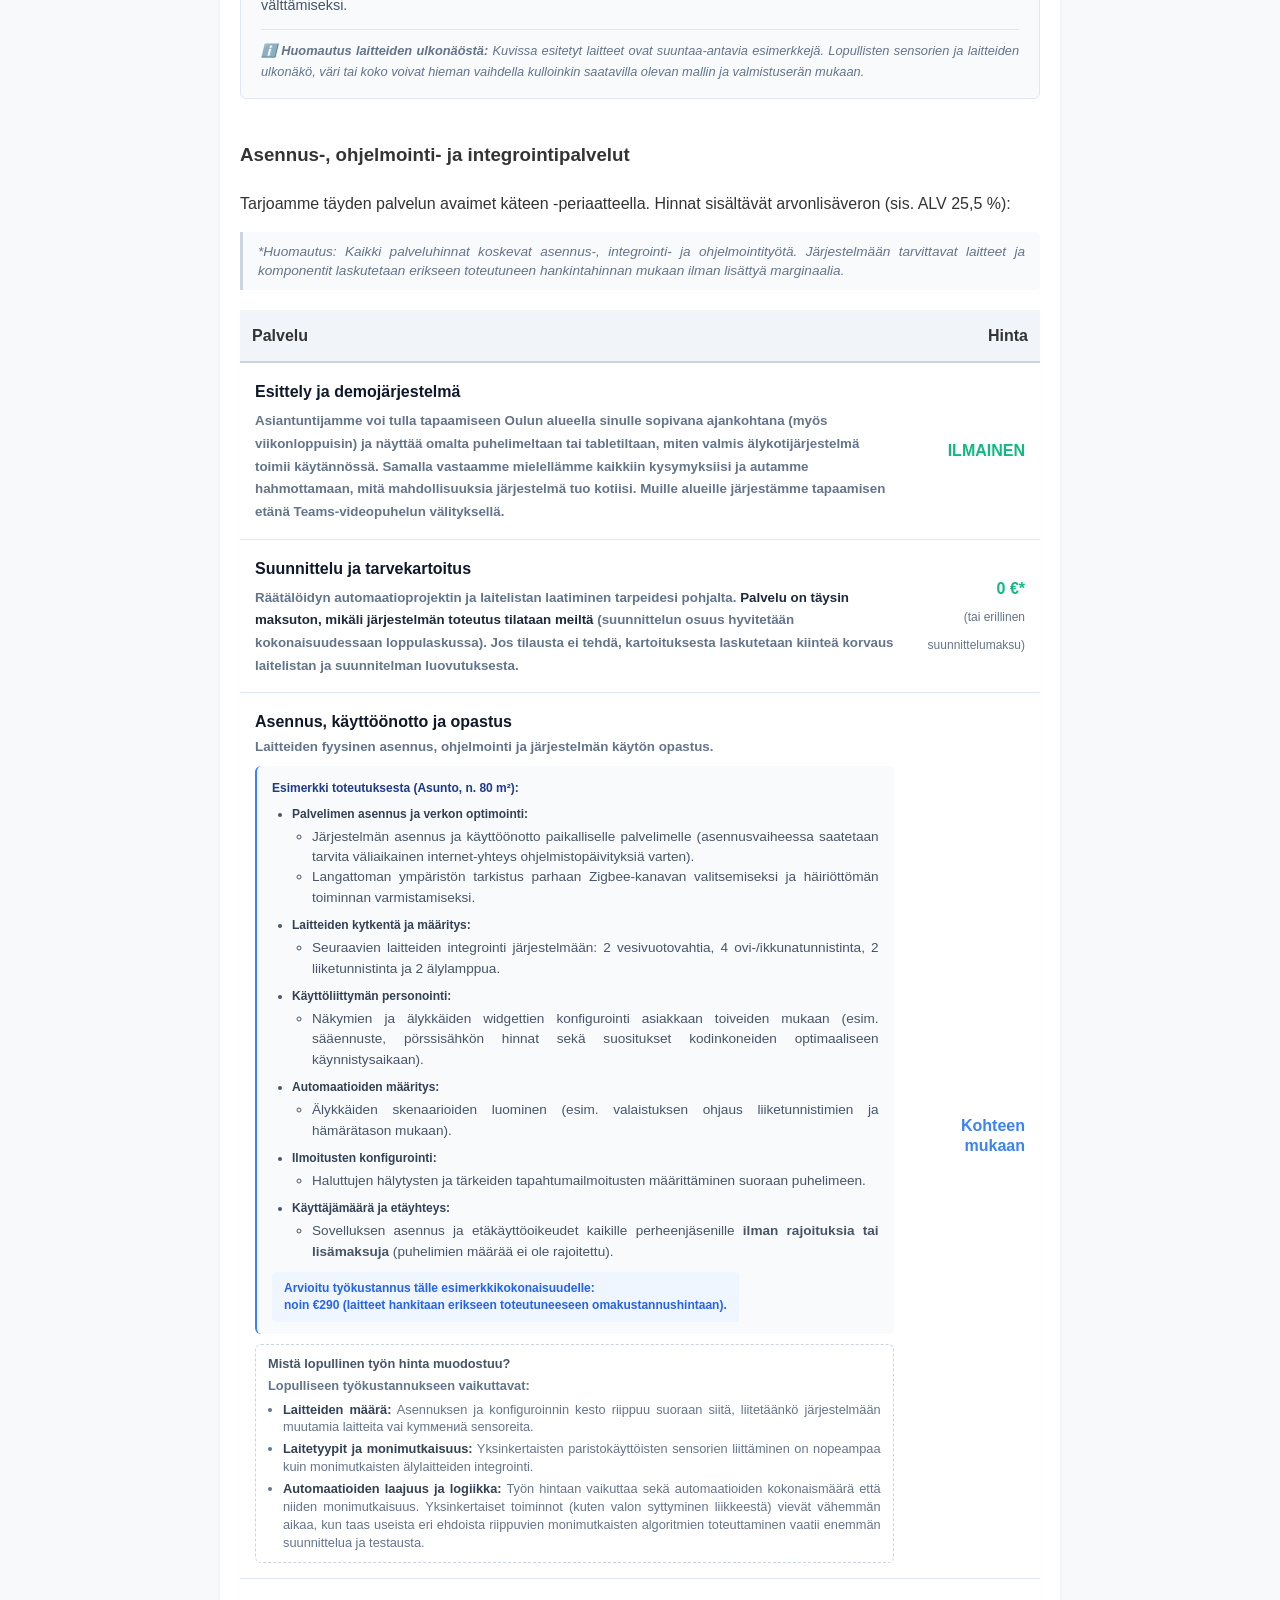
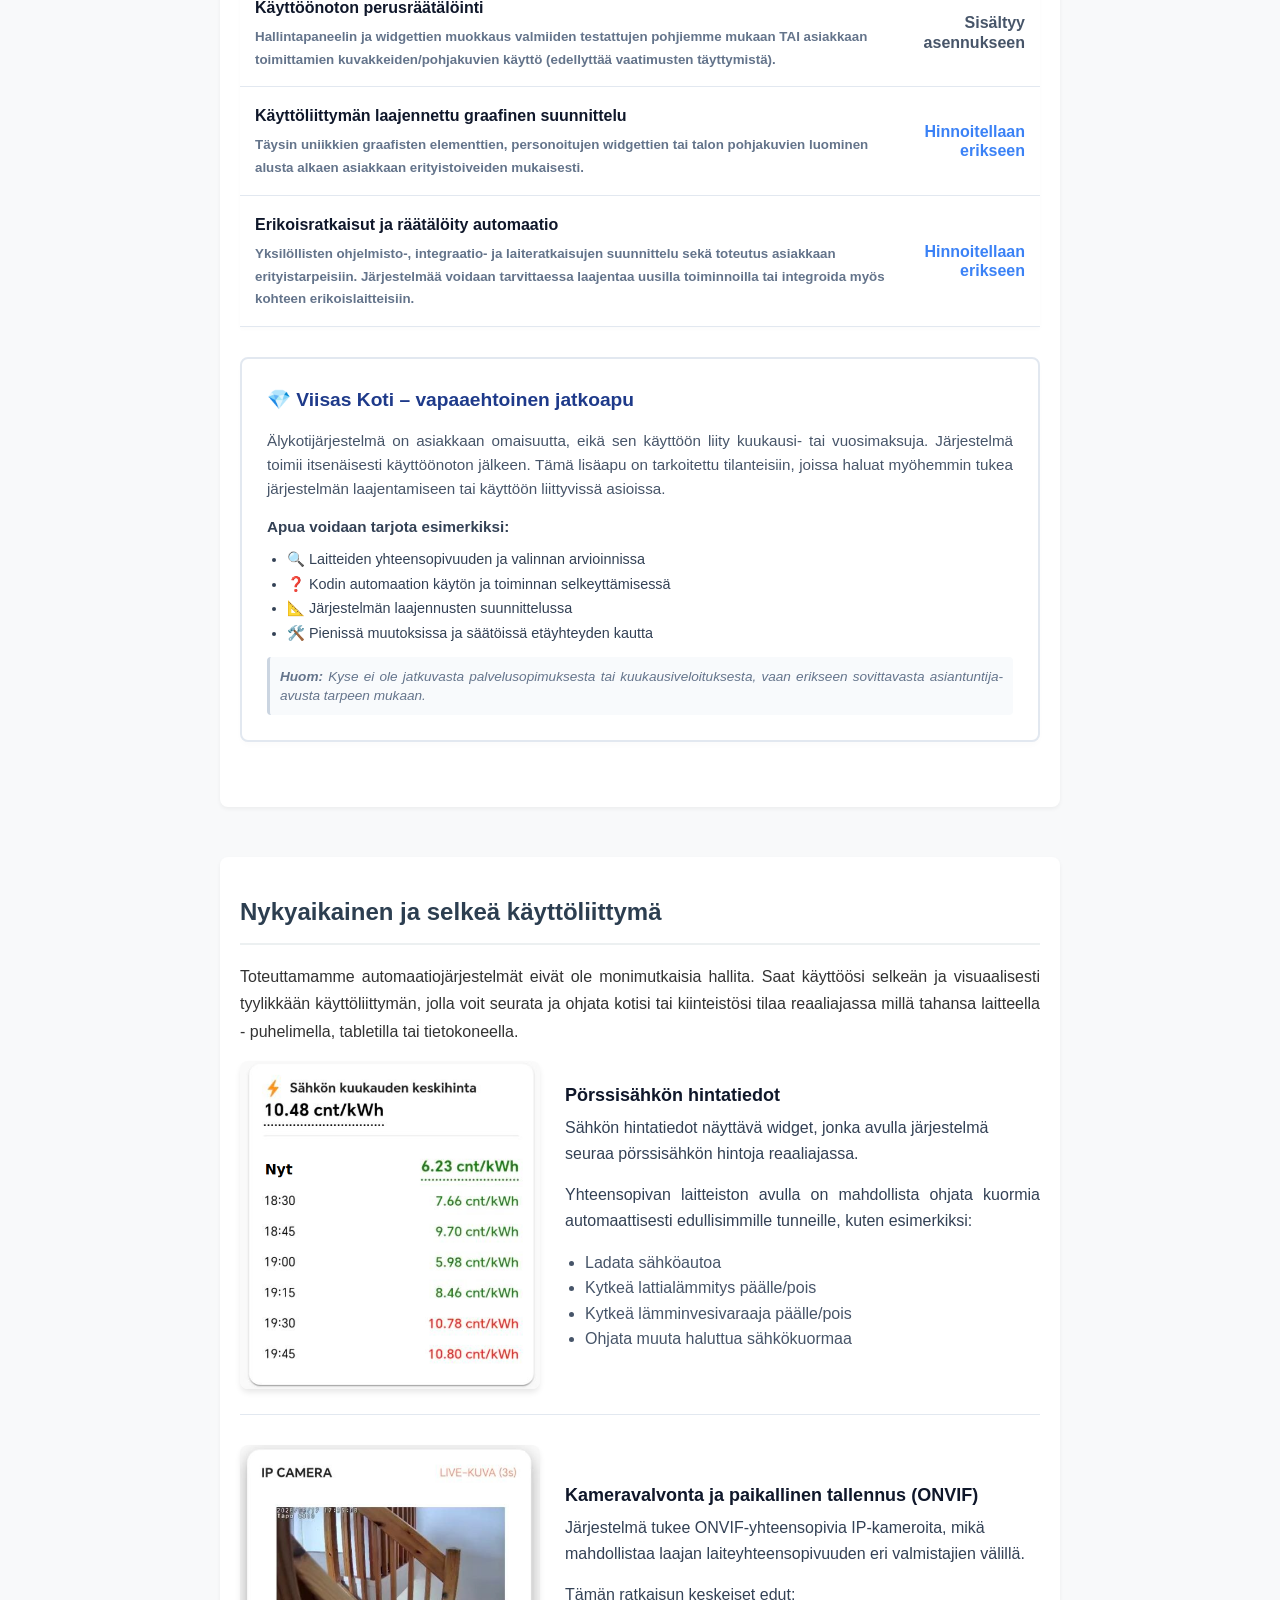
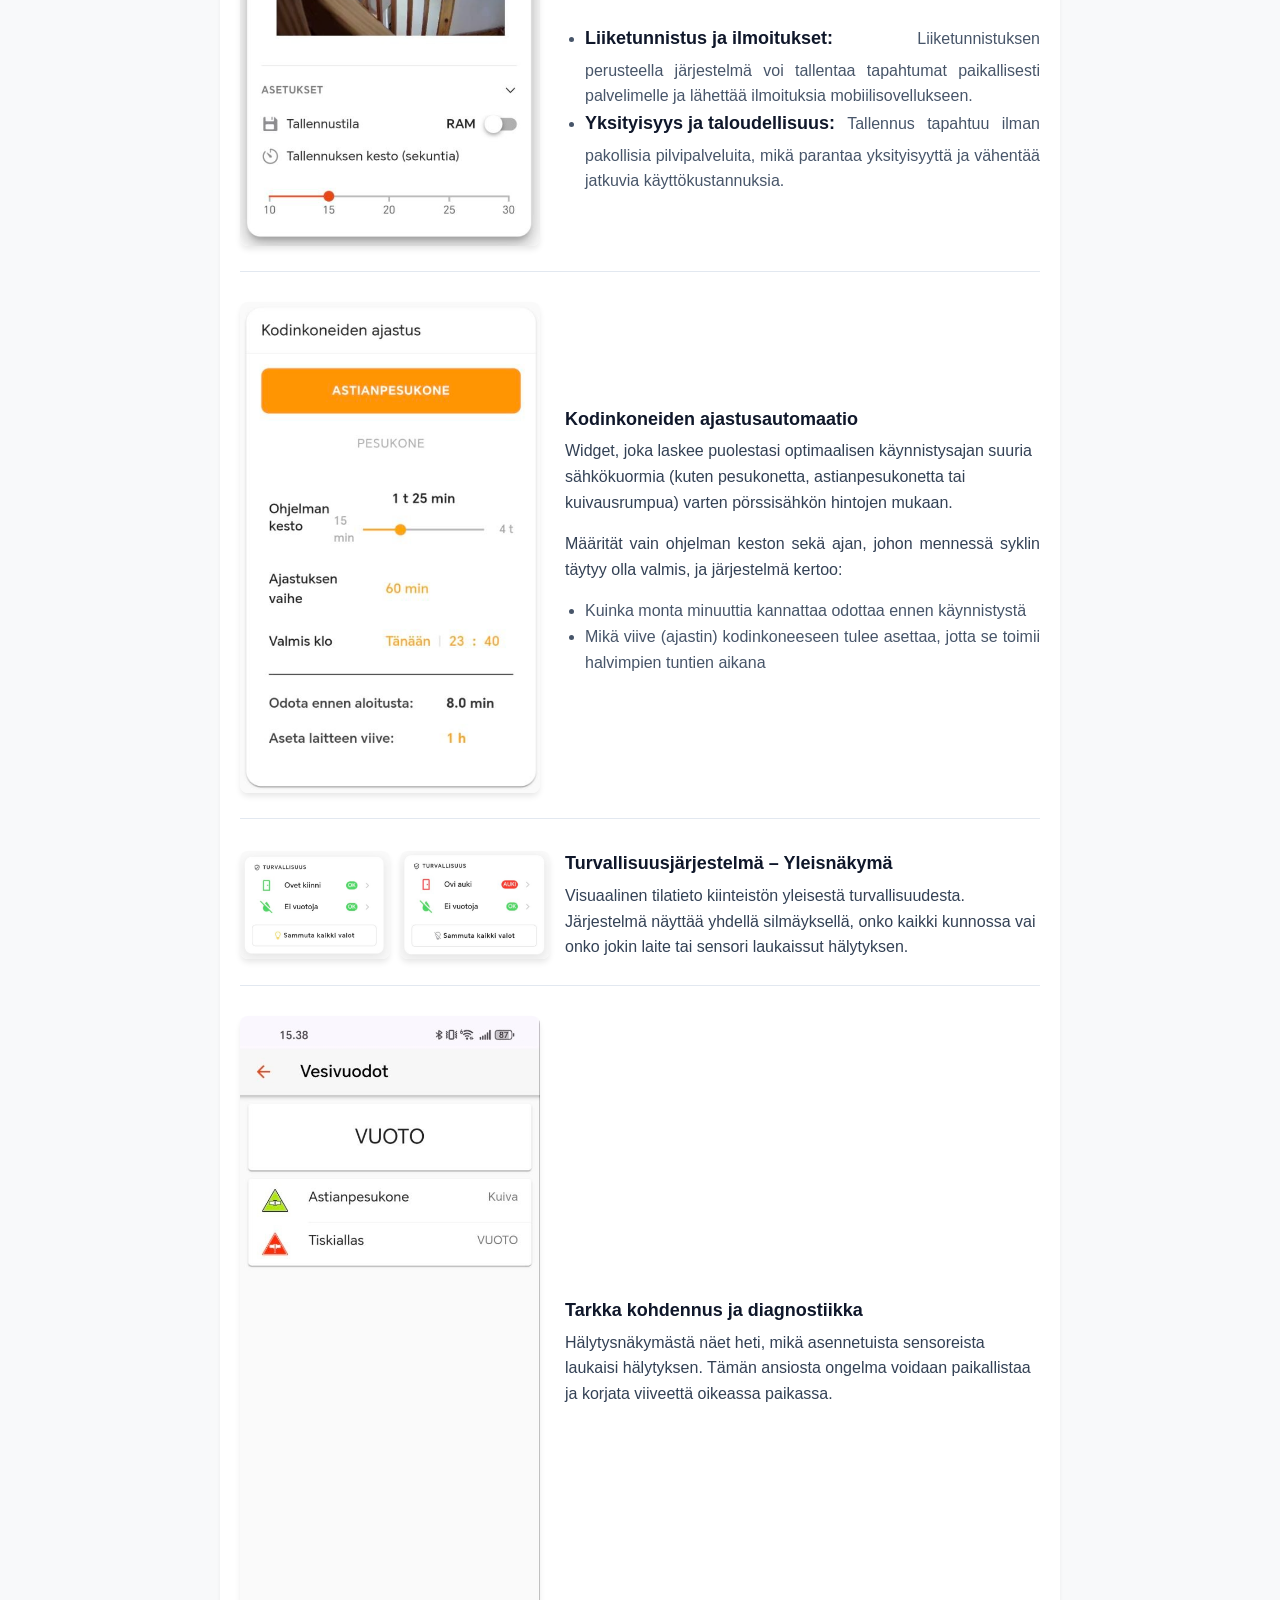
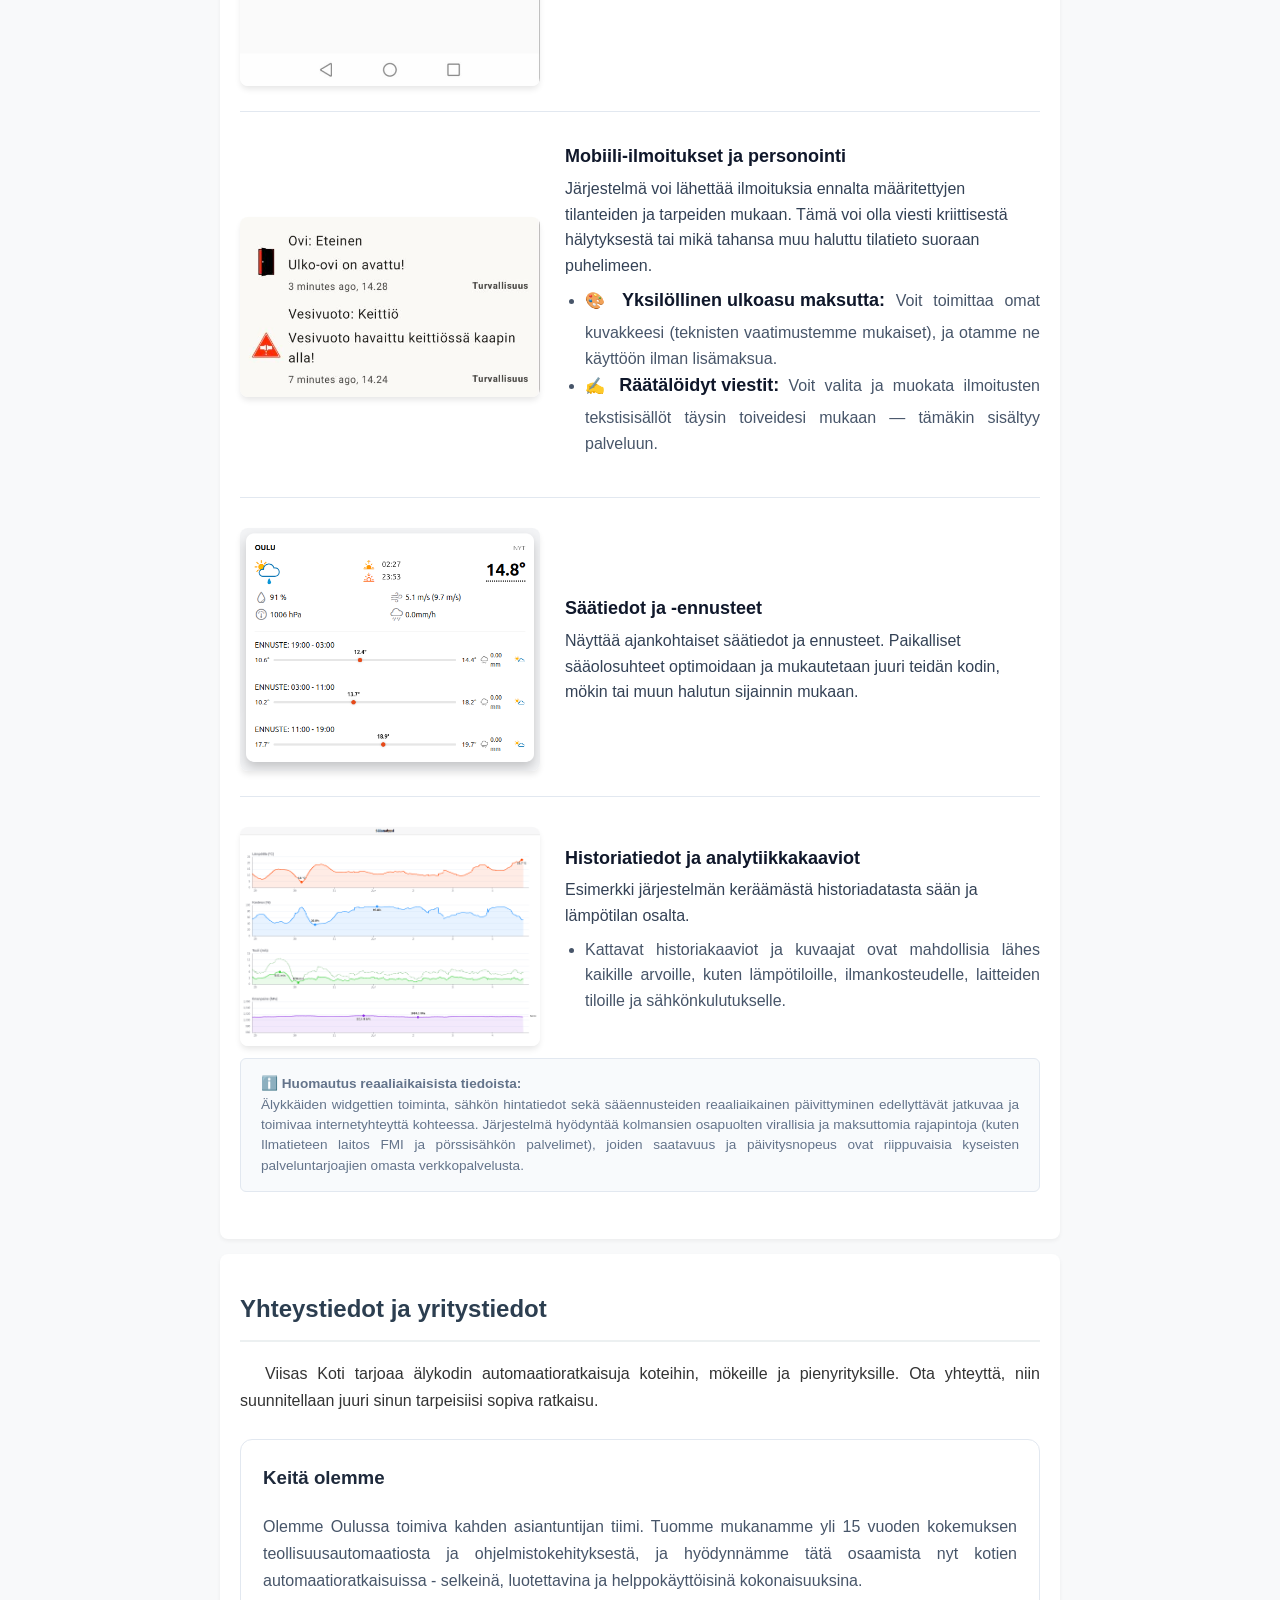
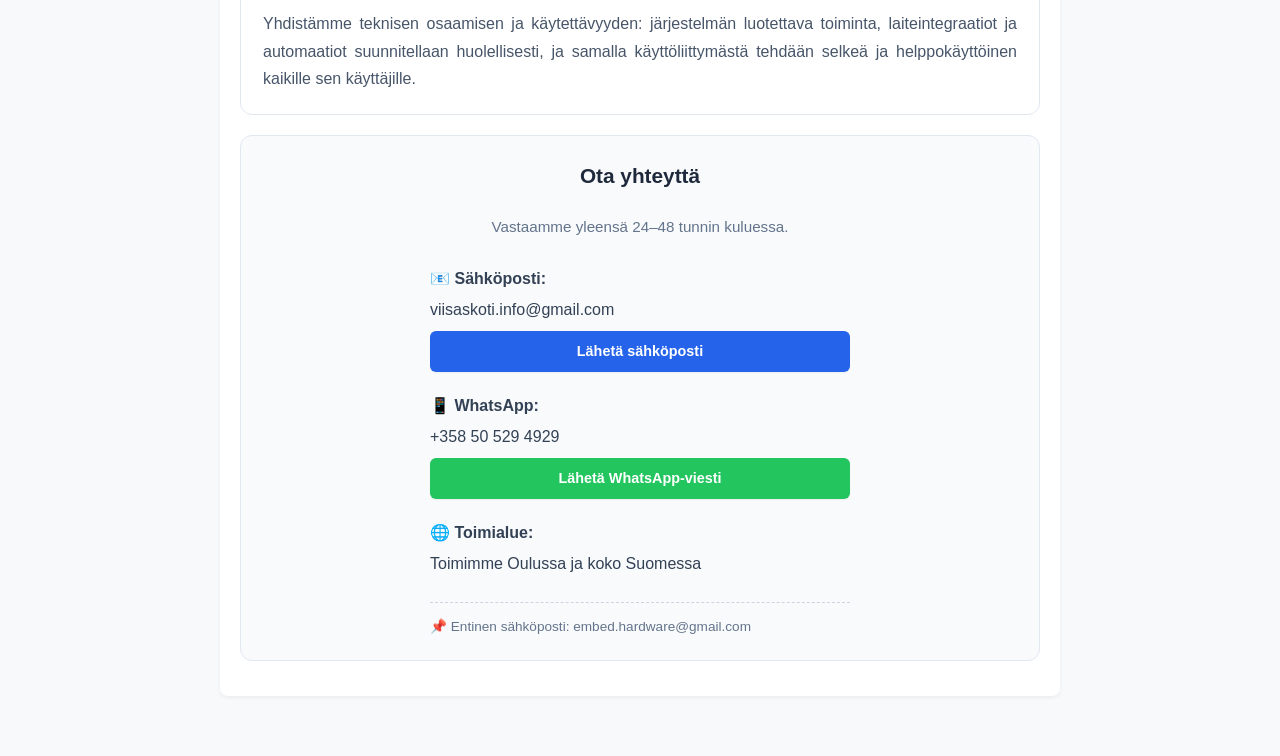
==== commit d7d44b3b: "Update index.html add Vallox" ====
--- a/index.html
+++ b/index.html
@@ -322,19 +322,18 @@
             </span>
         </div>
 
-        <!-- Card 2 -->
-        <div style="background: #ffffff; padding: 20px; border-radius: 8px; border: 1px solid #e2e8f0; box-shadow: 0 2px 4px rgba(0,0,0,0.02);">
-            <h4 style="margin: 0 0 10px 0; color: #1e3a8a; font-size: 1.05rem; font-weight: 600;">🏗️ Valmius ammattitason järjestelmiin</h4>
-            <!-- Paragraph 1: Popular consumer brands -->
-                <p style="margin: 0 0 10px 0; color: #475569; font-size: 0.95rem; line-height: 1.5;">
-                    Järjestelmä mukautuu vaativiinkin kohteisiin. Voimme integroida ratkaisuun esimerkiksi Nibe-lämpöpumput, Tesla-sähköautot sekä ABB free@home -ratkaisut.
-                </p>
-                
-                <!-- Paragraph 2: Professional engineering standards (open list) -->
-                <p style="margin: 0; color: #475569; font-size: 0.95rem; line-height: 1.5;">
-                    Yhteensopivuus kattaa esimerkiksi ammattitason KNX-, DALI- ja Modbus-standardit.
-                </p>
-        </div>
+    <!-- Card 2 -->
+    <div style="background: #ffffff; padding: 20px; border-radius: 8px; border: 1px solid #e2e8f0; box-shadow: 0 2px 4px rgba(0,0,0,0.02);">
+        <h4 style="margin: 0 0 10px 0; color: #1e3a8a; font-size: 1.05rem; font-weight: 600;">🏗️ Valmius ammattitason järjestelmiin</h4>
+        <!-- Paragraph 1: Popular consumer brands -->
+            <p style="margin: 0 0 10px 0; color: #475569; font-size: 0.95rem; line-height: 1.5;">
+                Järjestelmä mukautuu vaativiinkin kohteisiin. Voimme integroida ratkaisuun esimerkiksi Nibe-lämpöpumput, Vallox-ilmanvaihtokoneet, Tesla-sähköautot sekä ABB free@home -ratkaisut.
+            </p>
+            
+            <!-- Paragraph 2: Professional engineering standards (open list) -->
+            <p style="margin: 0; color: #475569; font-size: 0.95rem; line-height: 1.5;">
+                Yhteensopivuus kattaa esimerkiksi ammattitason KNX-, DALI- ja Modbus-standardit.
+            </p>
     </div>
 
     <!-- Custom Integration Callout Box -->
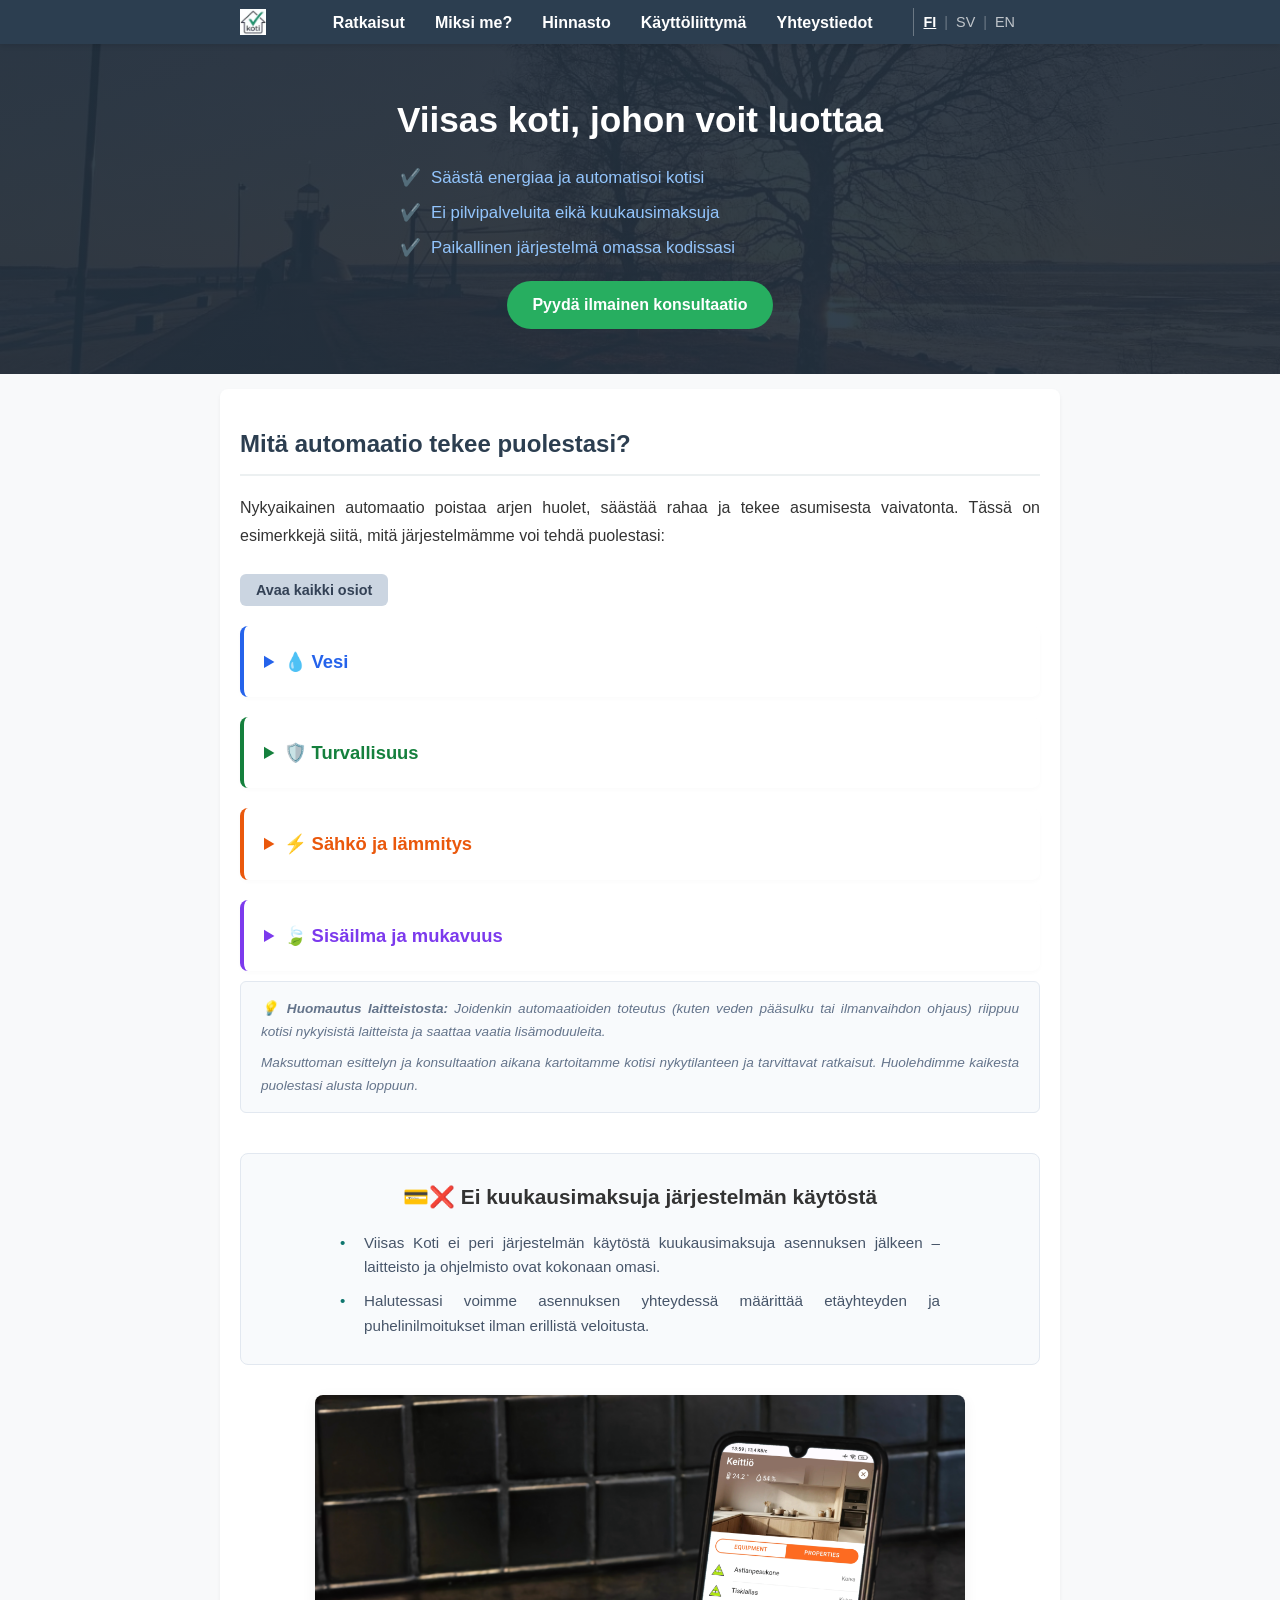
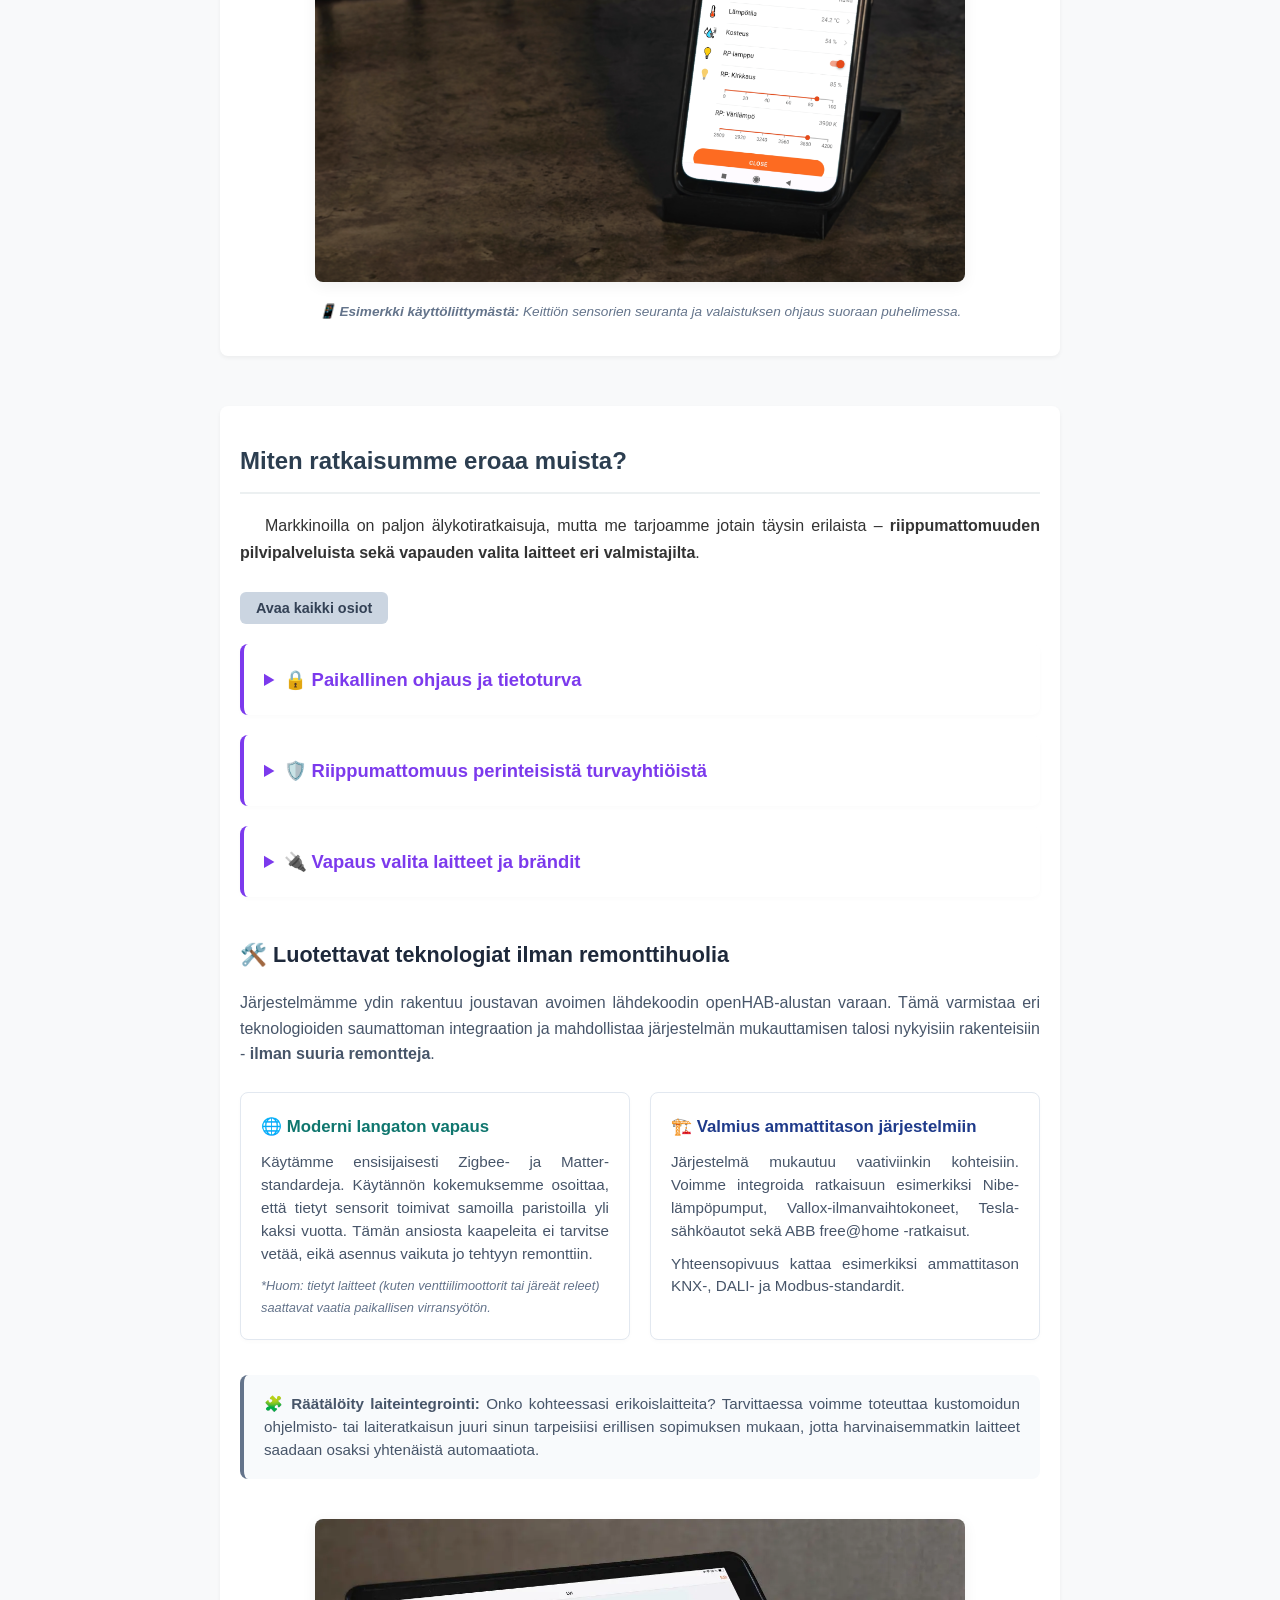
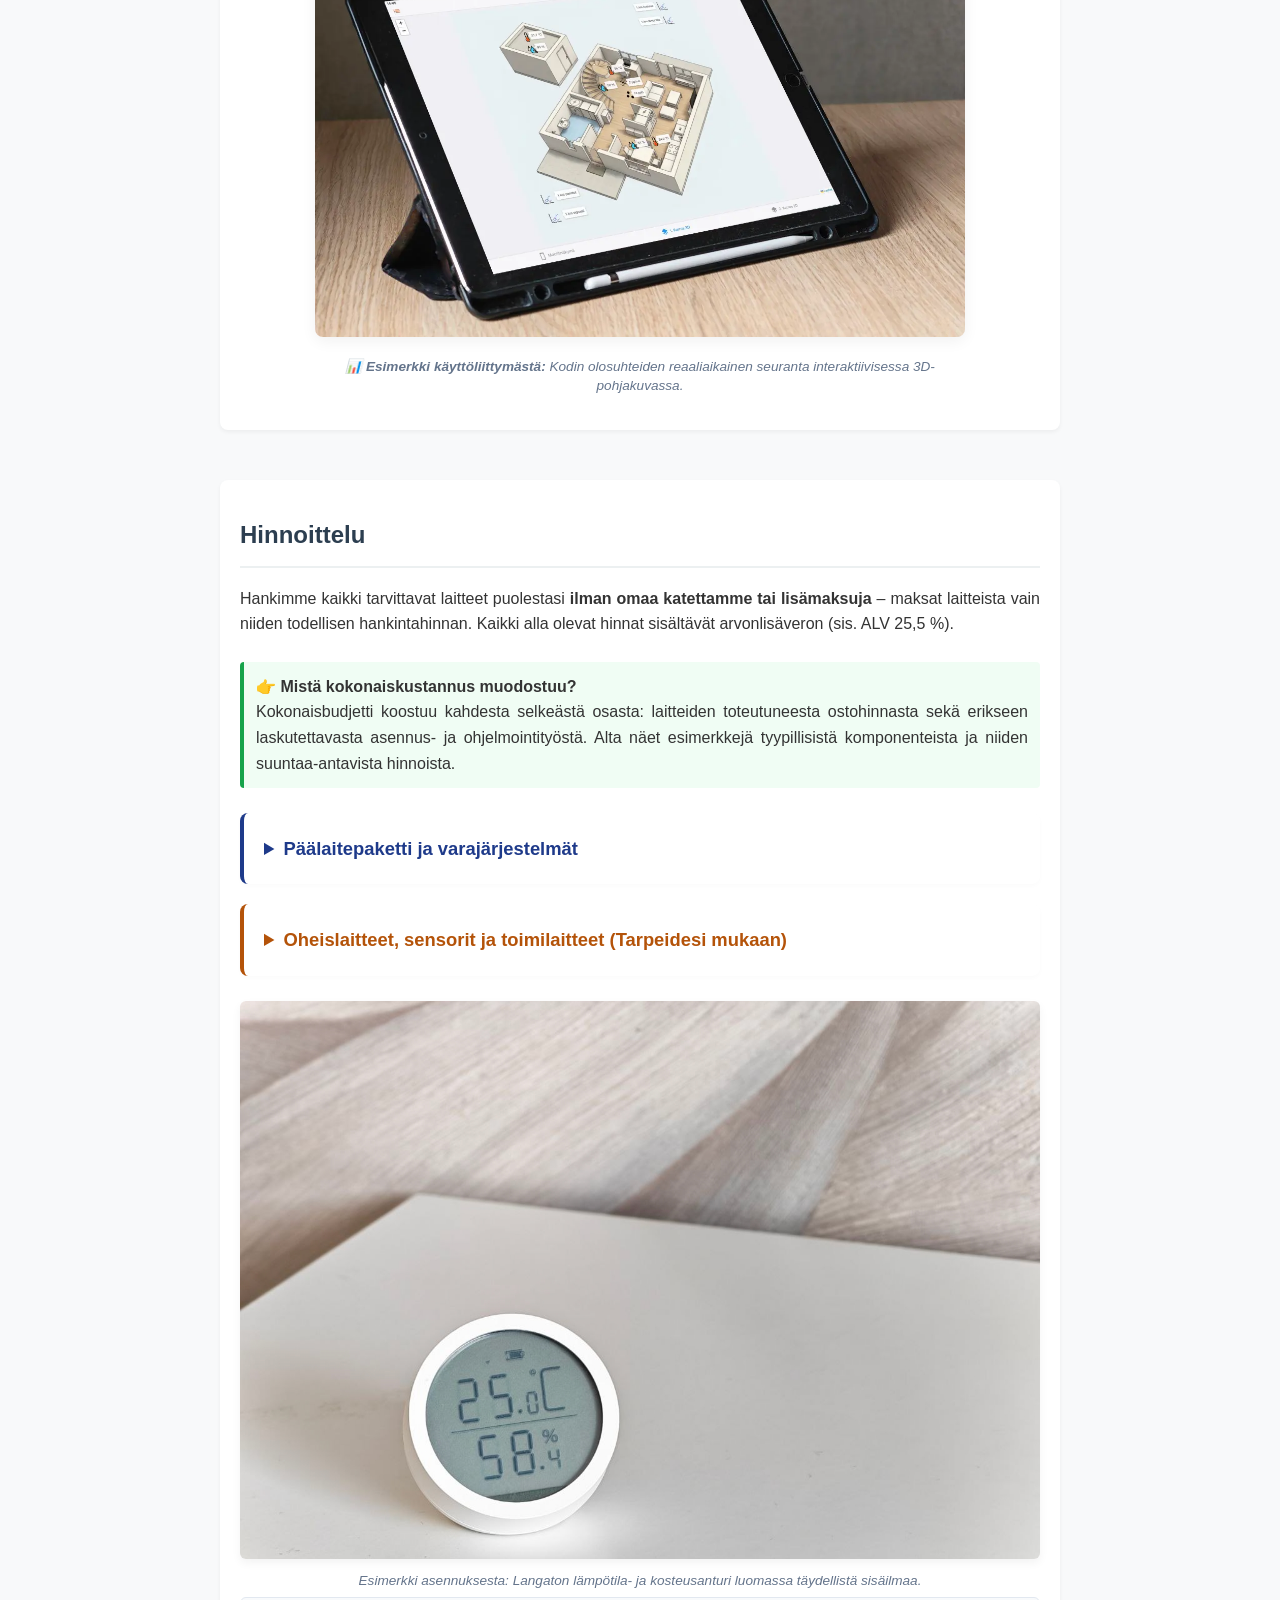
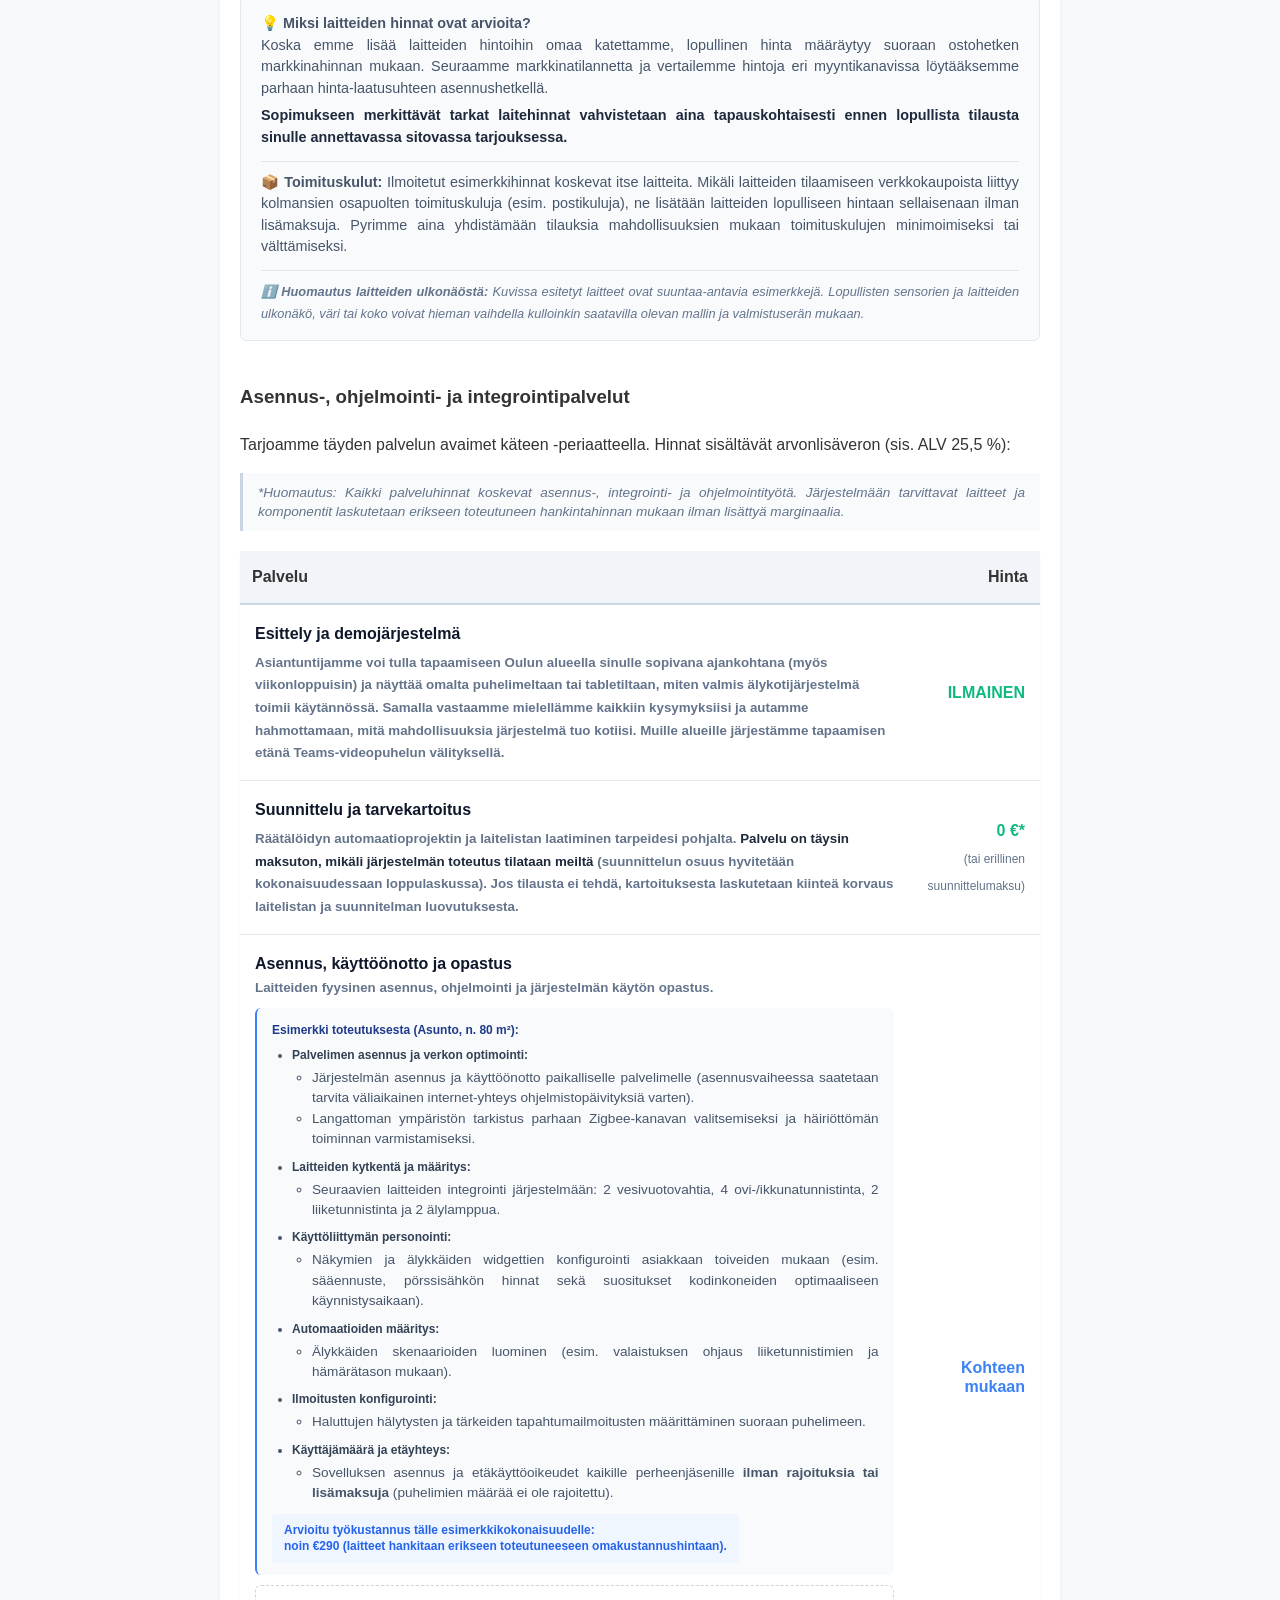
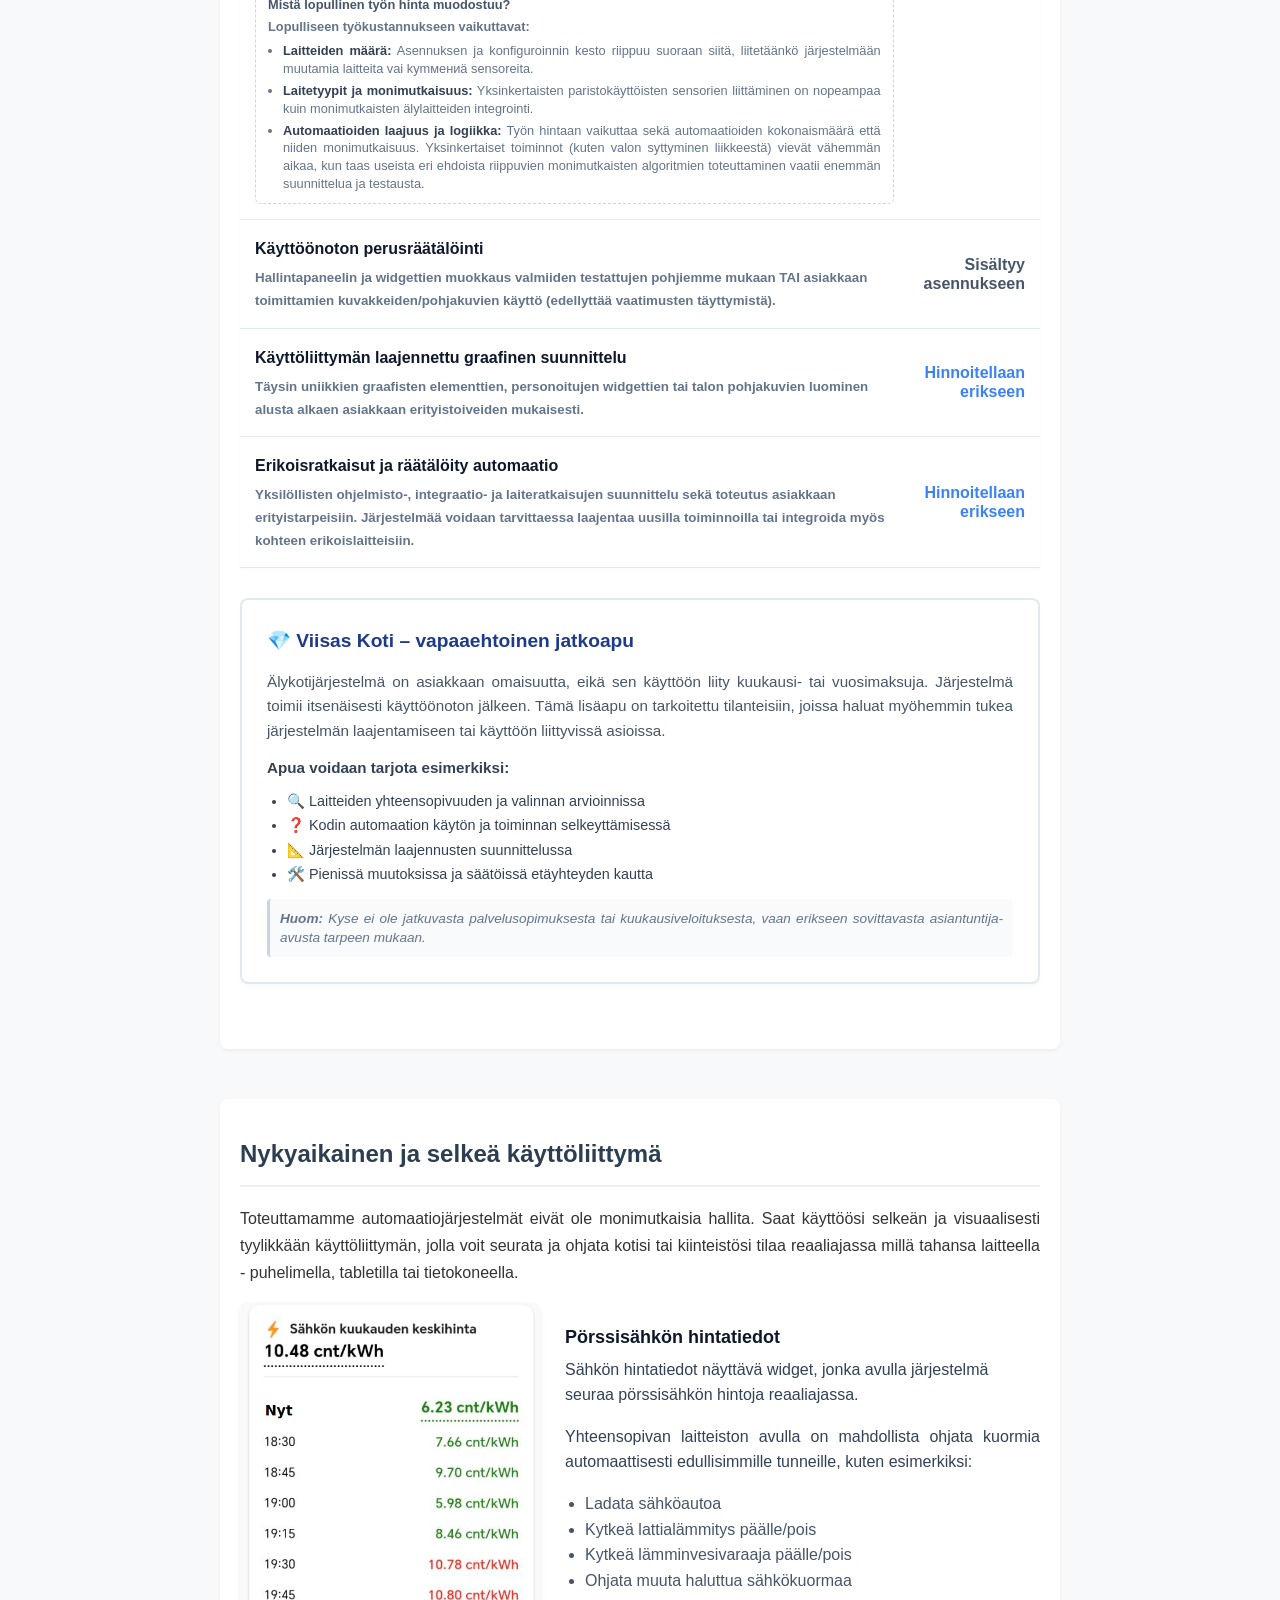
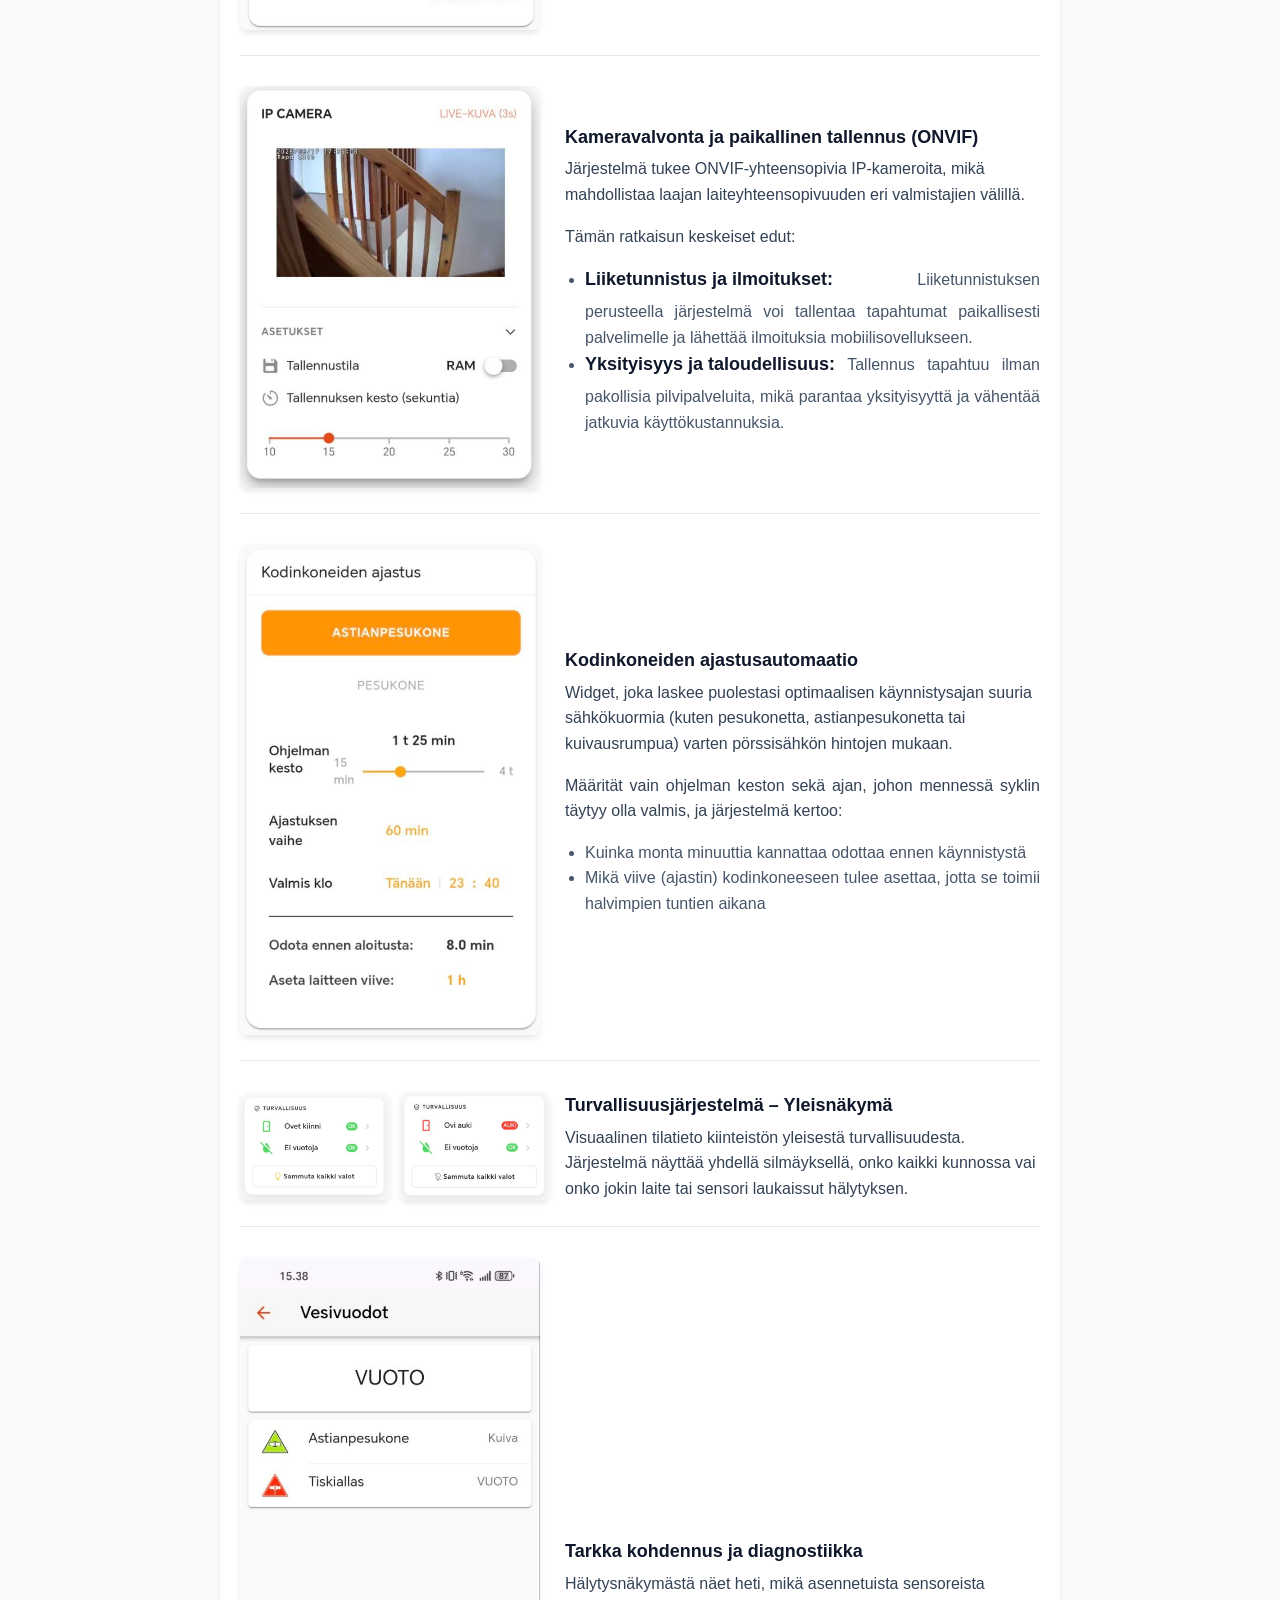
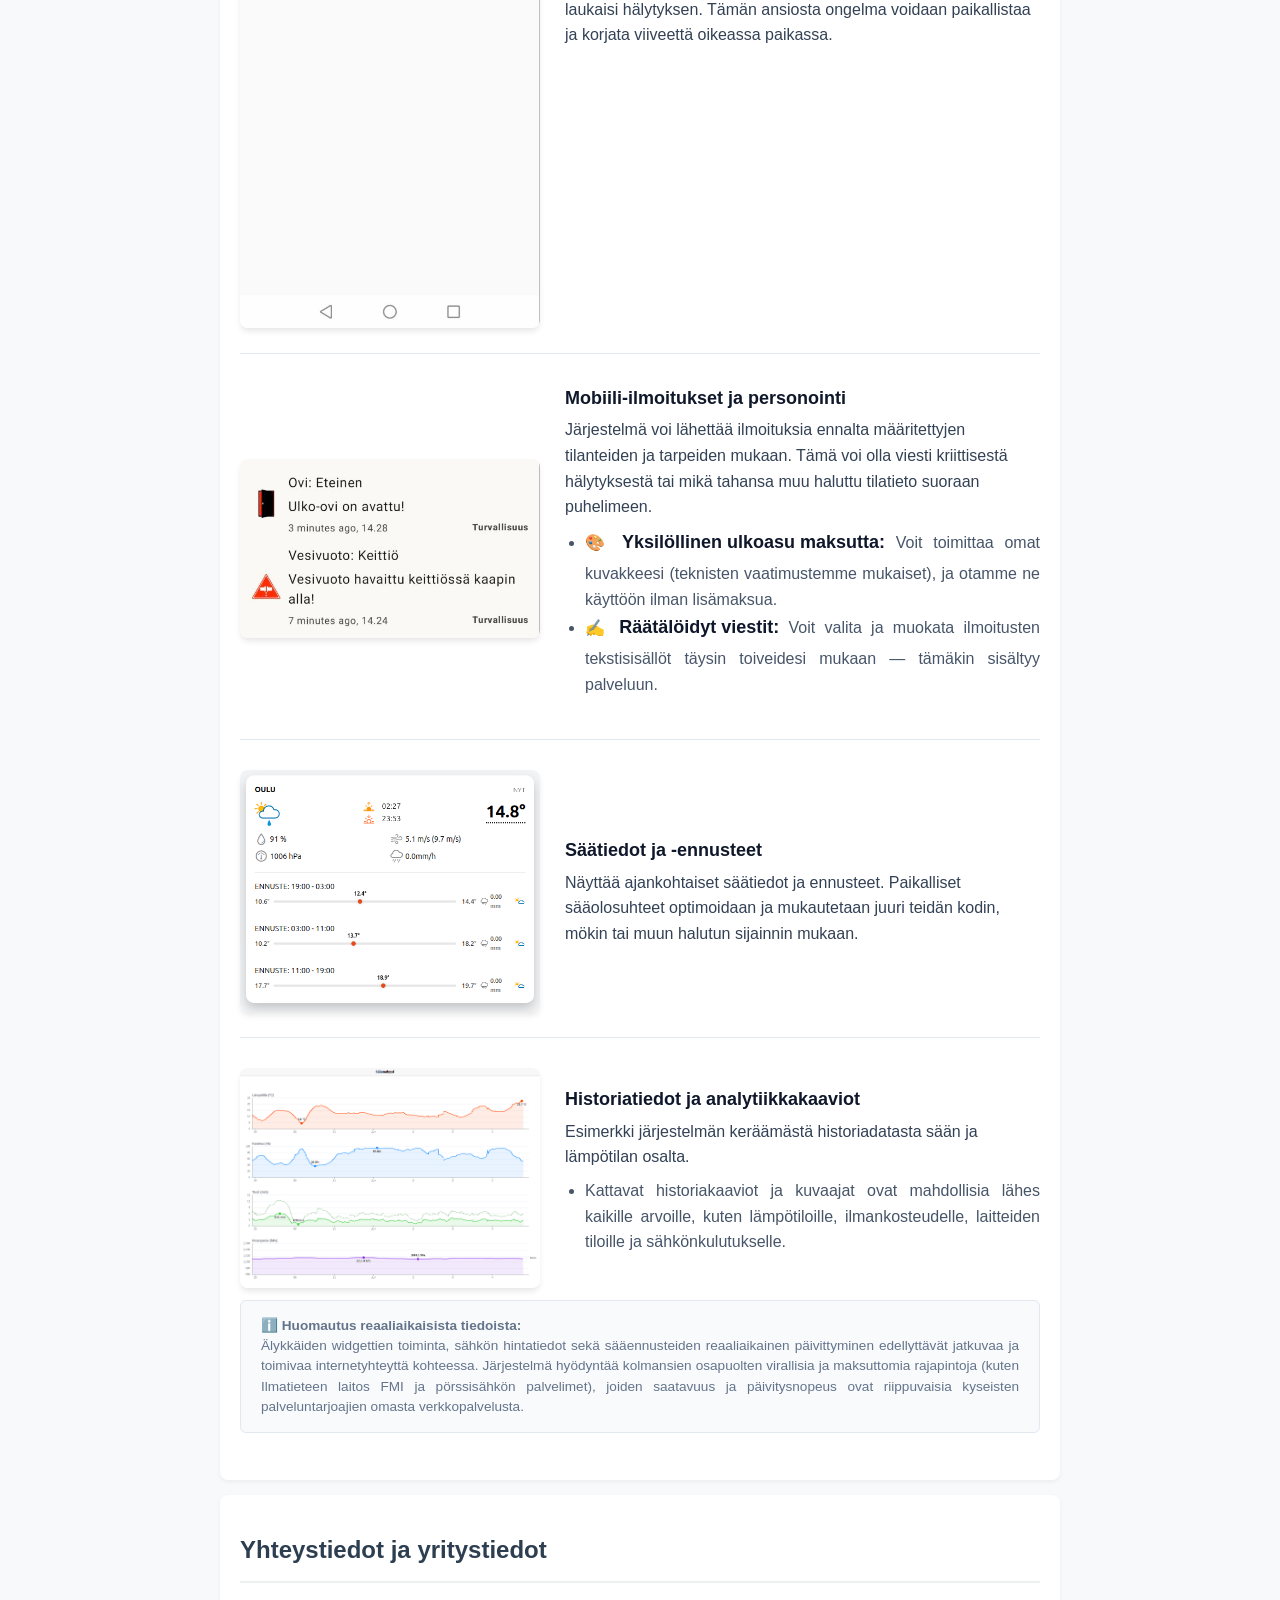
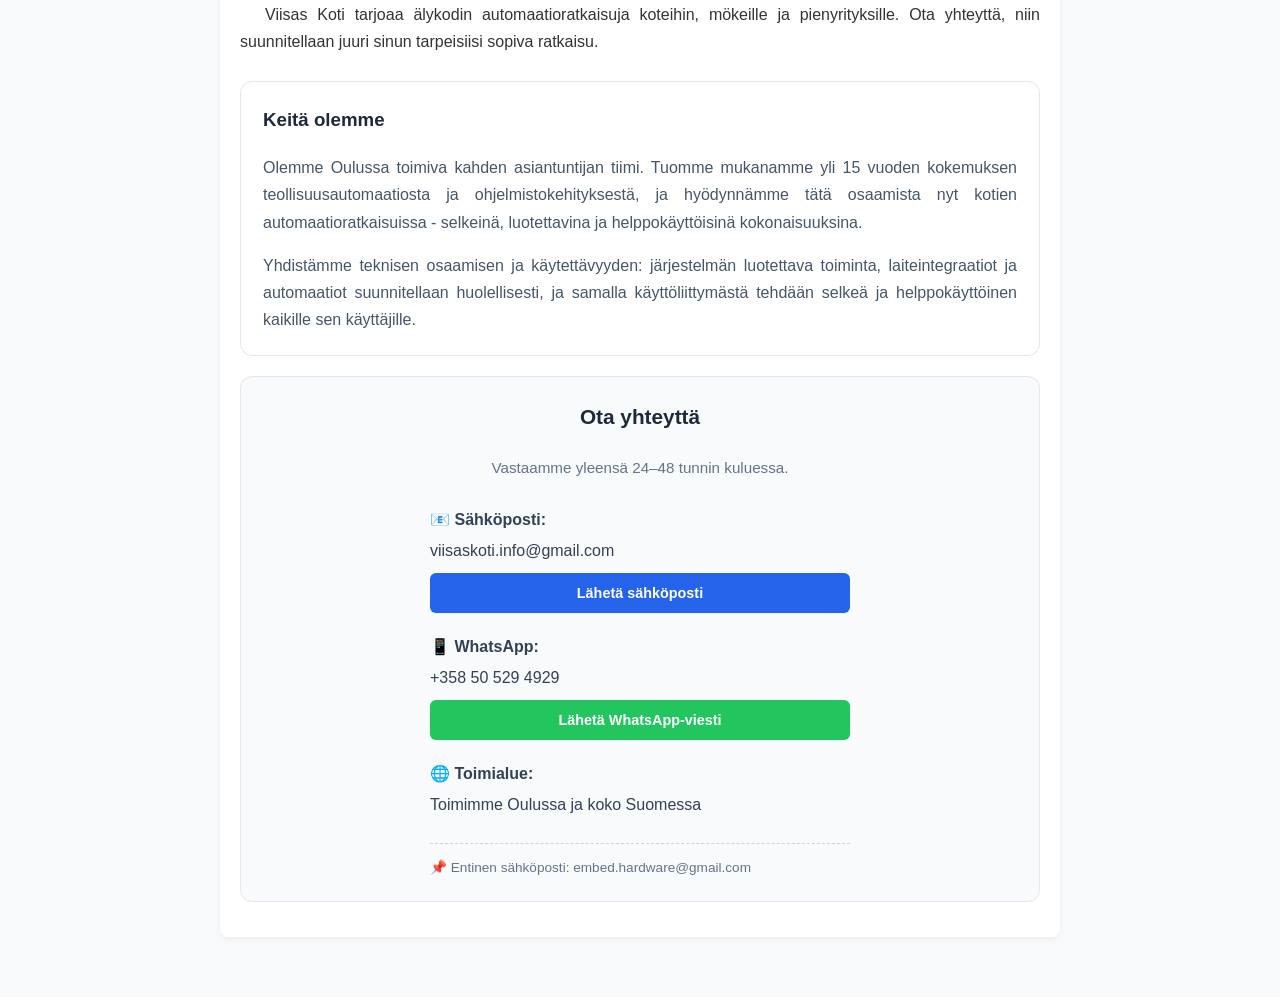
==== commit 3b1547d1: "Update index.html add forgeten </div>" ====
--- a/index.html
+++ b/index.html
@@ -322,18 +322,19 @@
             </span>
         </div>
 
-    <!-- Card 2 -->
-    <div style="background: #ffffff; padding: 20px; border-radius: 8px; border: 1px solid #e2e8f0; box-shadow: 0 2px 4px rgba(0,0,0,0.02);">
-        <h4 style="margin: 0 0 10px 0; color: #1e3a8a; font-size: 1.05rem; font-weight: 600;">🏗️ Valmius ammattitason järjestelmiin</h4>
-        <!-- Paragraph 1: Popular consumer brands -->
-            <p style="margin: 0 0 10px 0; color: #475569; font-size: 0.95rem; line-height: 1.5;">
-                Järjestelmä mukautuu vaativiinkin kohteisiin. Voimme integroida ratkaisuun esimerkiksi Nibe-lämpöpumput, Vallox-ilmanvaihtokoneet, Tesla-sähköautot sekä ABB free@home -ratkaisut.
-            </p>
-            
-            <!-- Paragraph 2: Professional engineering standards (open list) -->
-            <p style="margin: 0; color: #475569; font-size: 0.95rem; line-height: 1.5;">
-                Yhteensopivuus kattaa esimerkiksi ammattitason KNX-, DALI- ja Modbus-standardit.
-            </p>
+        <!-- Card 2 -->
+        <div style="background: #ffffff; padding: 20px; border-radius: 8px; border: 1px solid #e2e8f0; box-shadow: 0 2px 4px rgba(0,0,0,0.02);">
+            <h4 style="margin: 0 0 10px 0; color: #1e3a8a; font-size: 1.05rem; font-weight: 600;">🏗️ Valmius ammattitason järjestelmiin</h4>
+            <!-- Paragraph 1: Popular consumer brands -->
+                <p style="margin: 0 0 10px 0; color: #475569; font-size: 0.95rem; line-height: 1.5;">
+                    Järjestelmä mukautuu vaativiinkin kohteisiin. Voimme integroida ratkaisuun esimerkiksi Nibe-lämpöpumput, Vallox-ilmanvaihtokoneet, Tesla-sähköautot sekä ABB free@home -ratkaisut.
+                </p>
+                
+                <!-- Paragraph 2: Professional engineering standards (open list) -->
+                <p style="margin: 0; color: #475569; font-size: 0.95rem; line-height: 1.5;">
+                    Yhteensopivuus kattaa esimerkiksi ammattitason KNX-, DALI- ja Modbus-standardit.
+                </p>
+        </div>
     </div>
 
     <!-- Custom Integration Callout Box -->
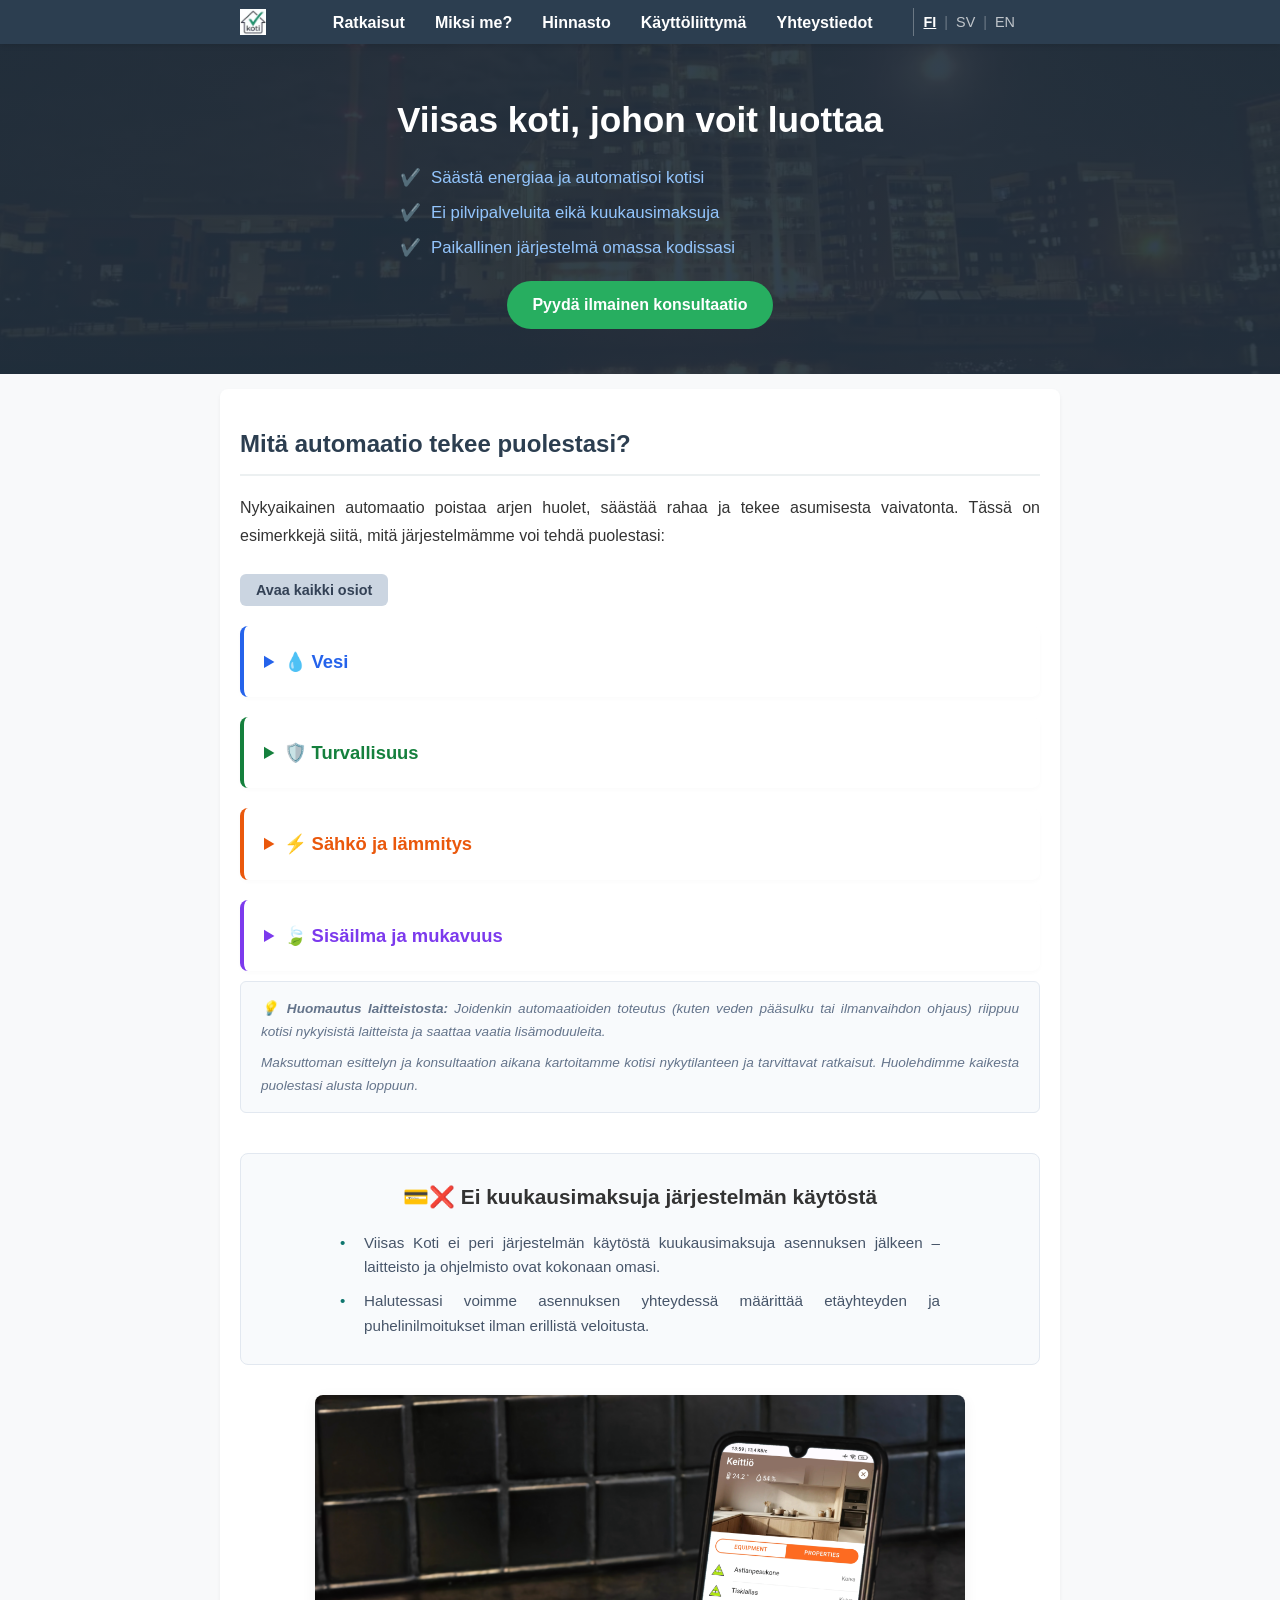
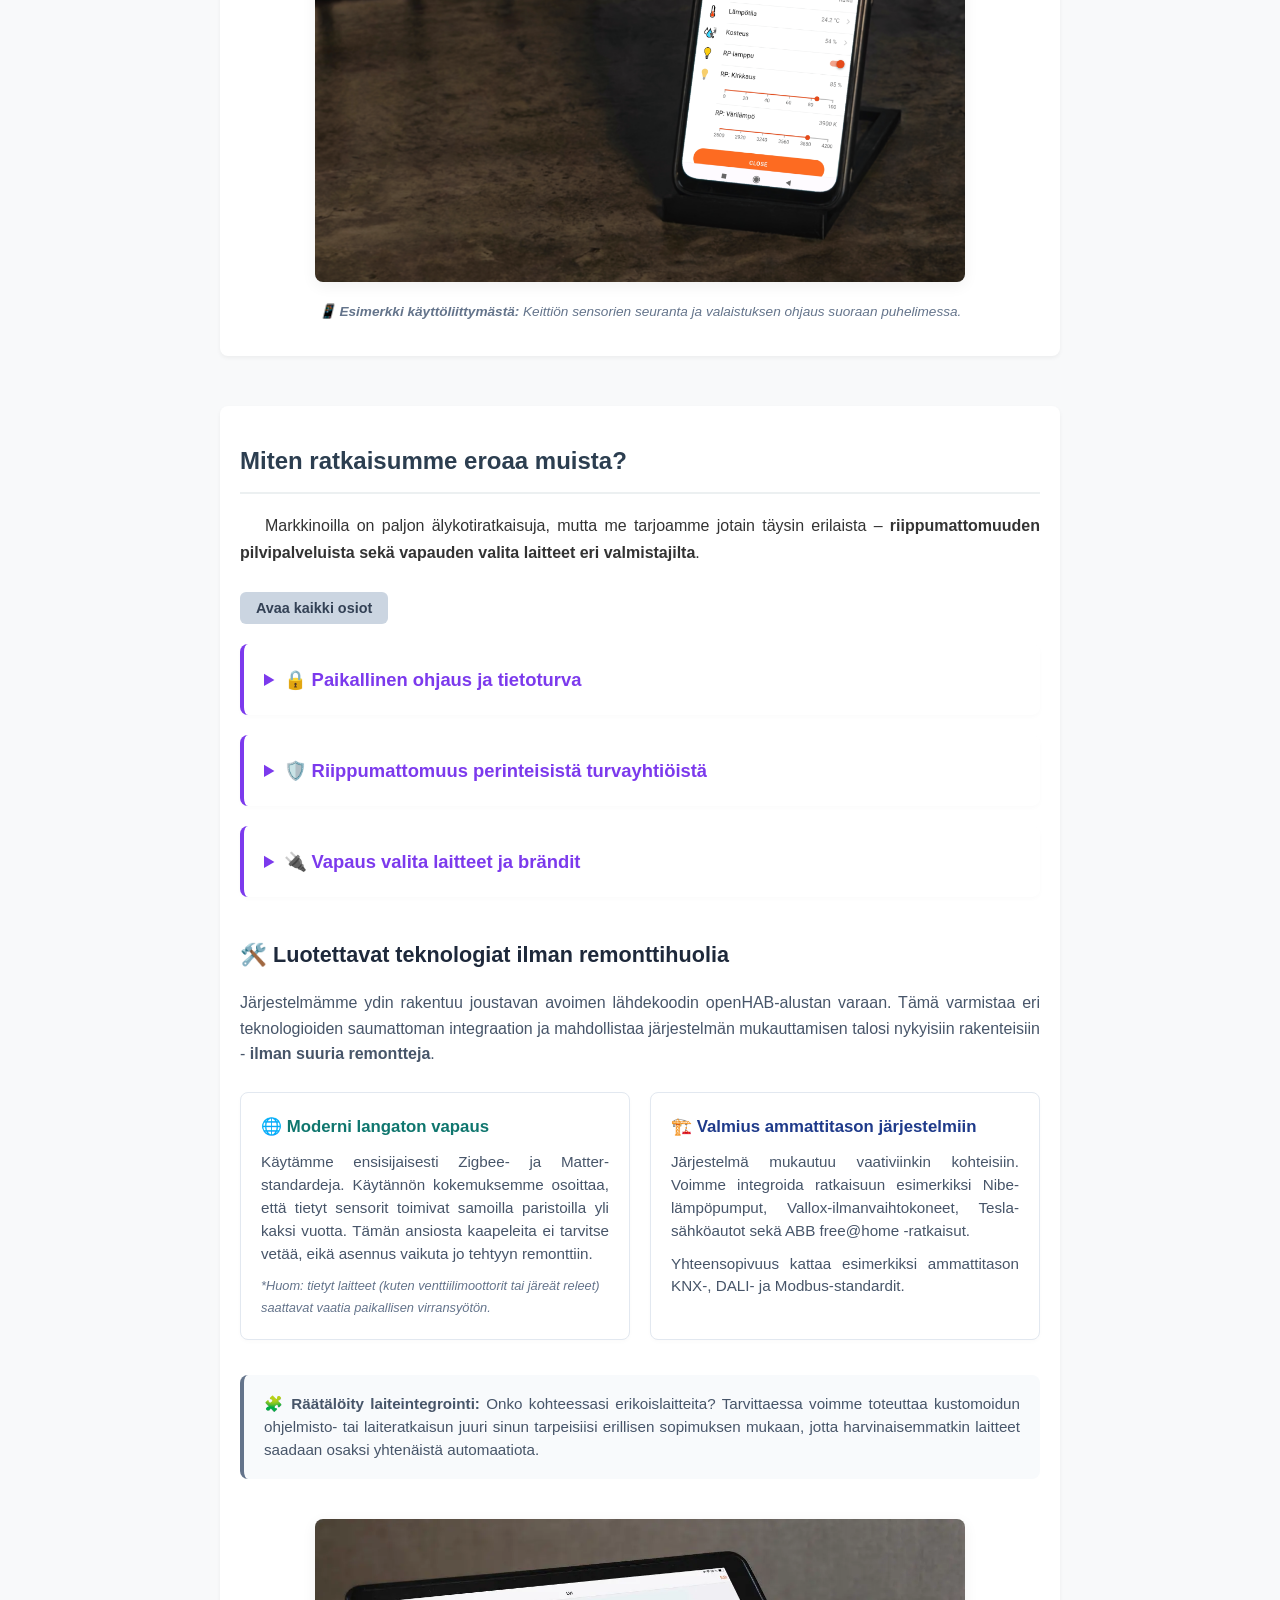
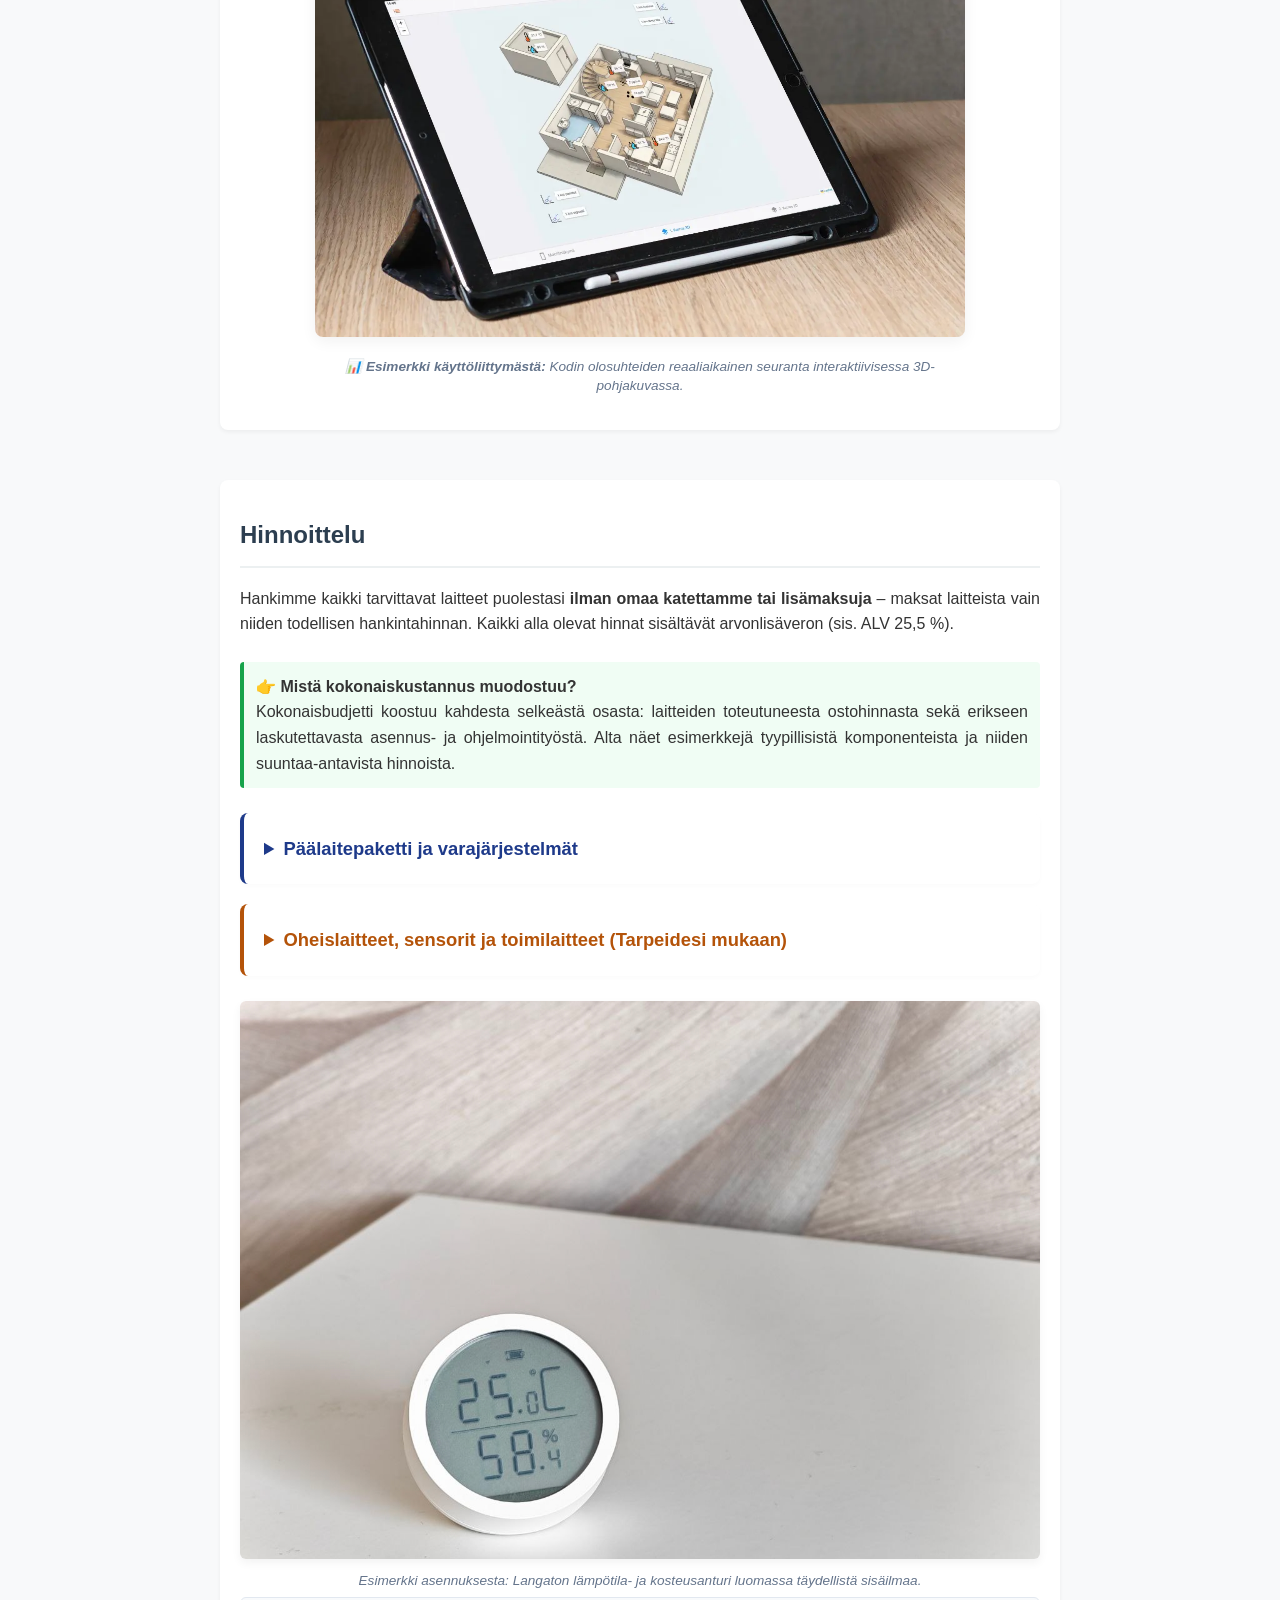
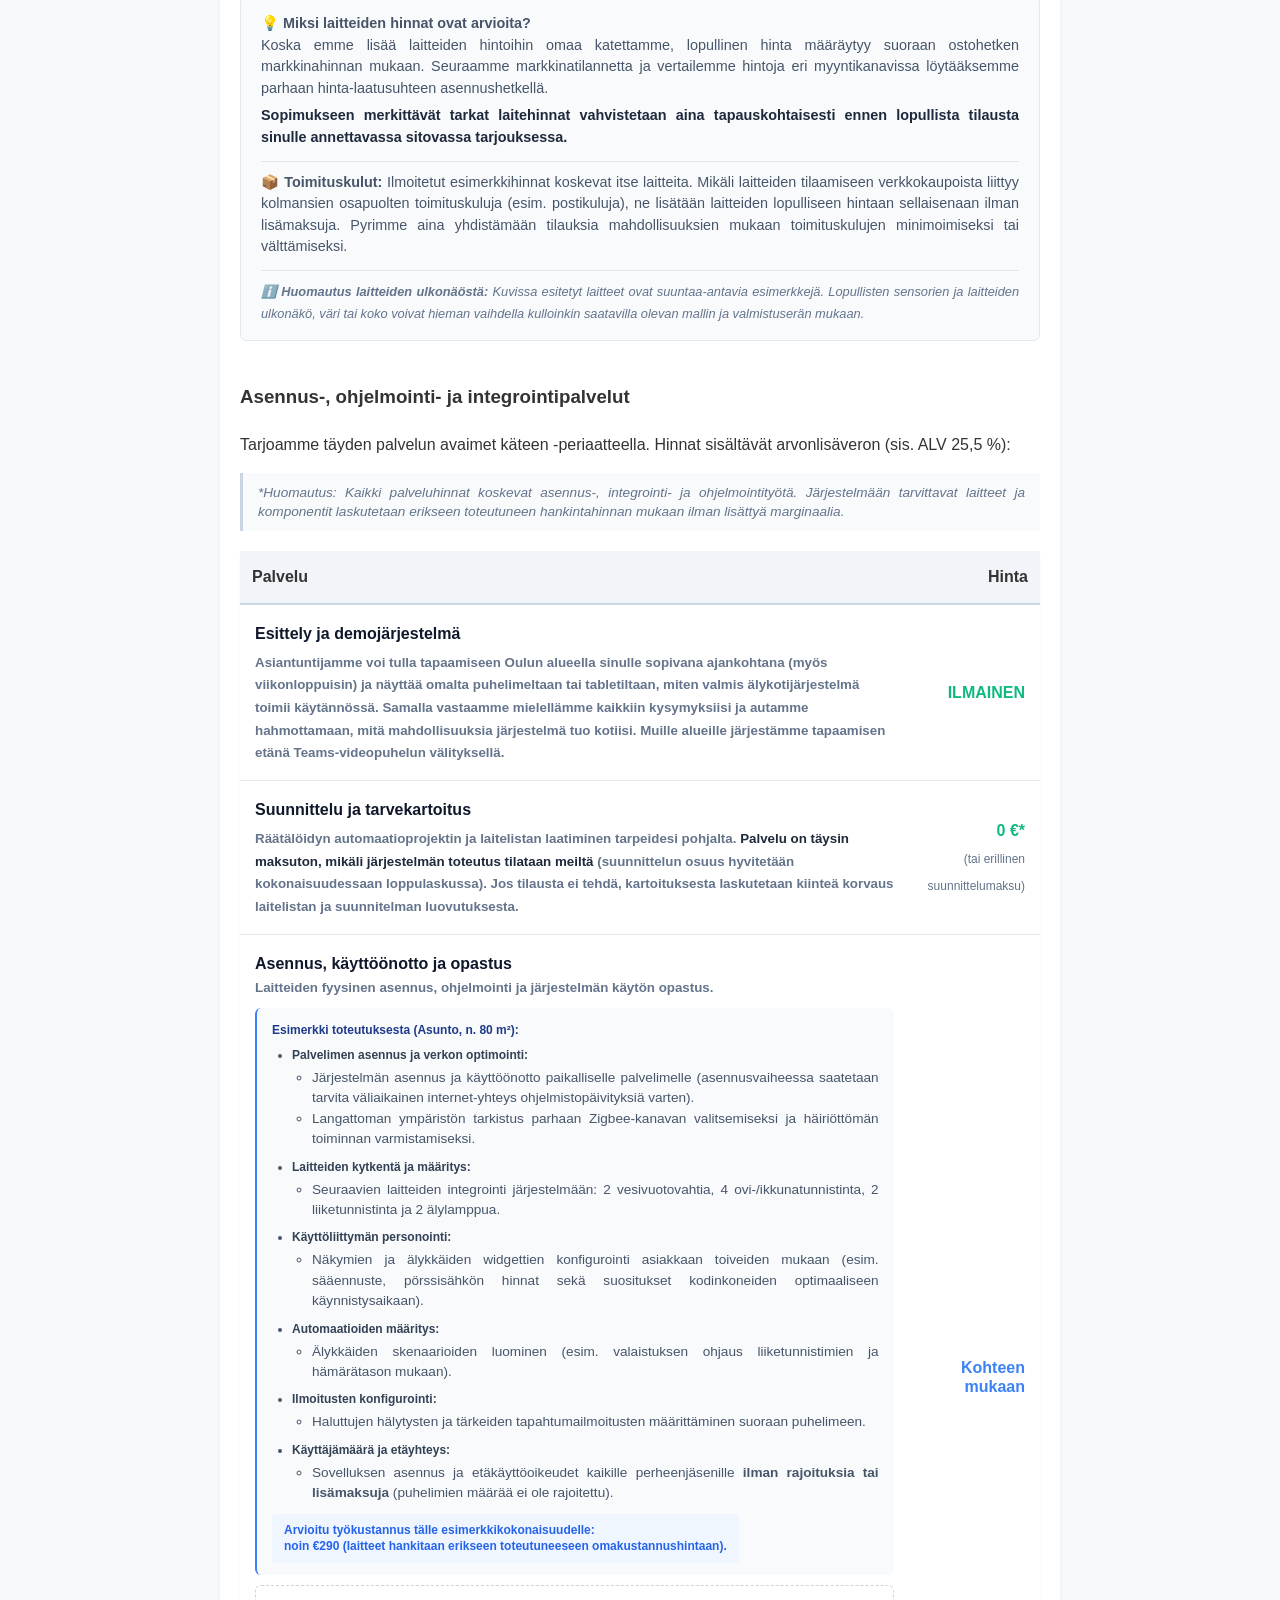
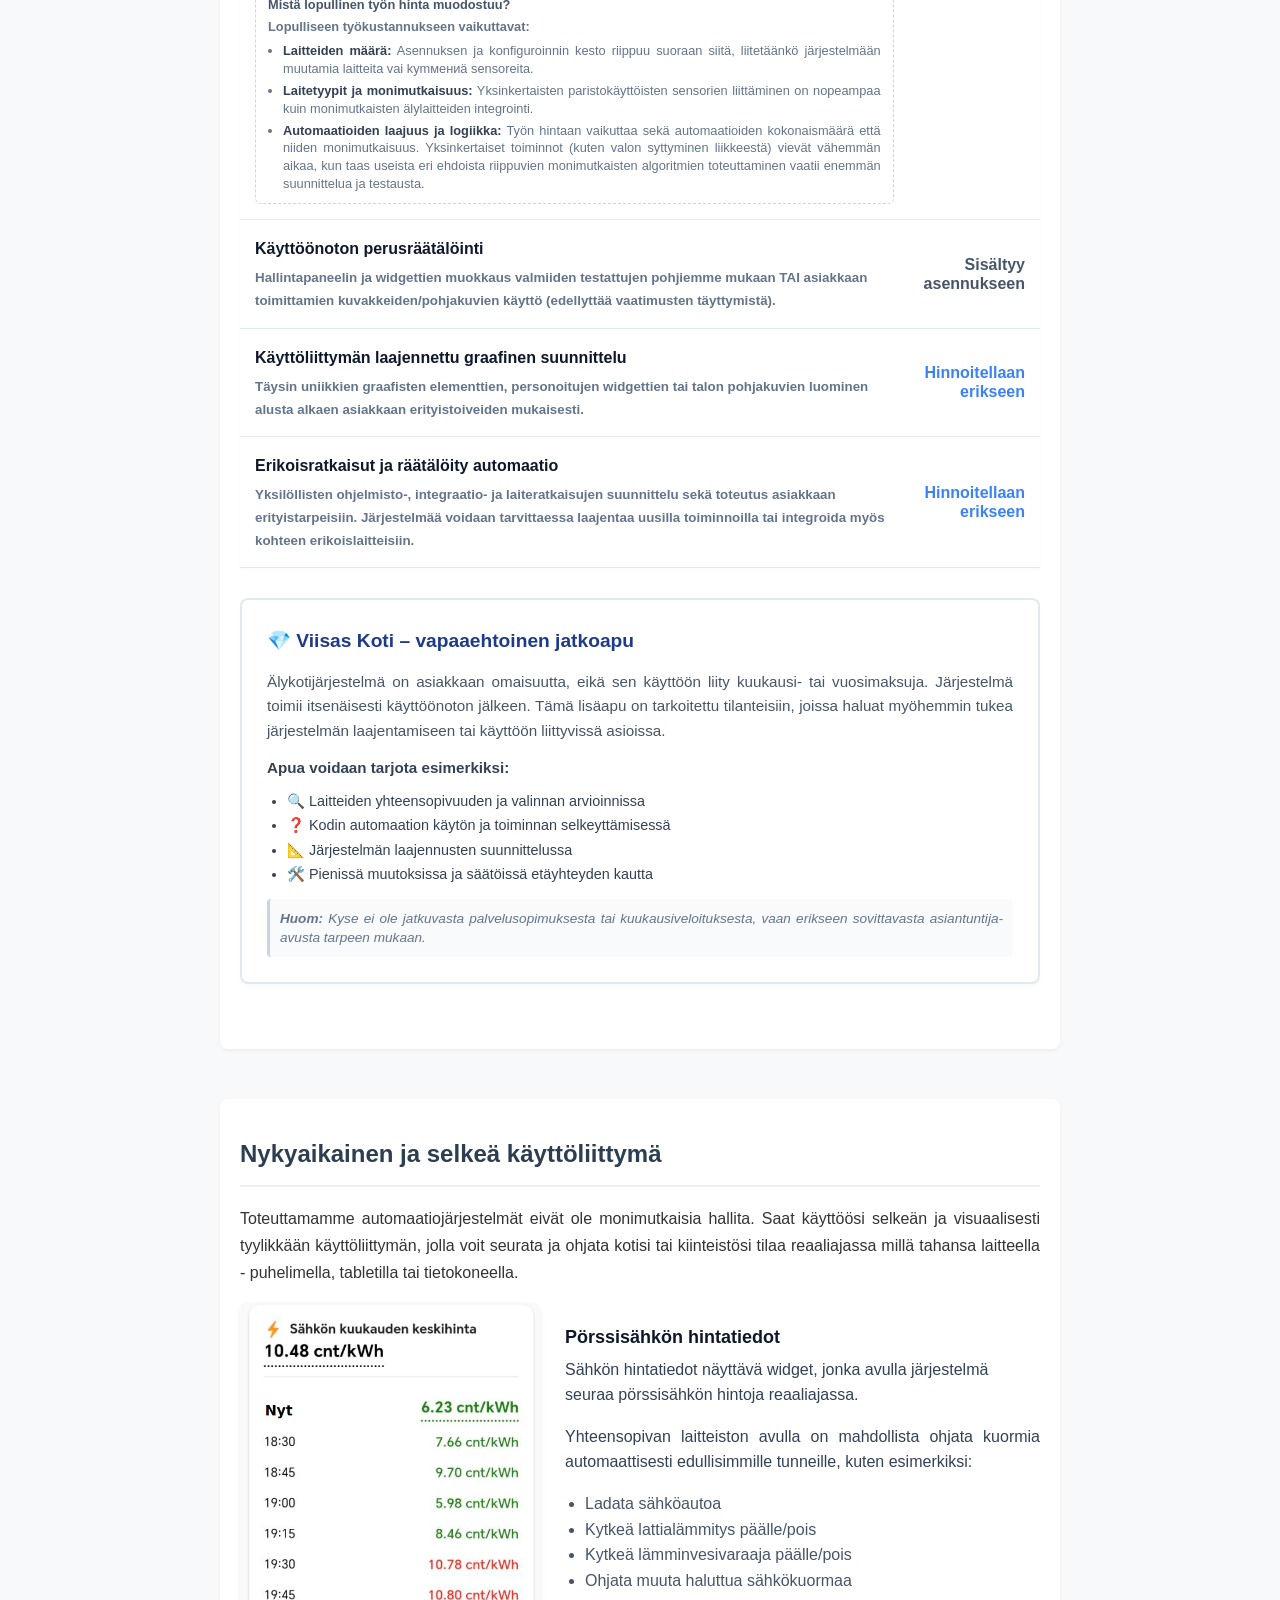
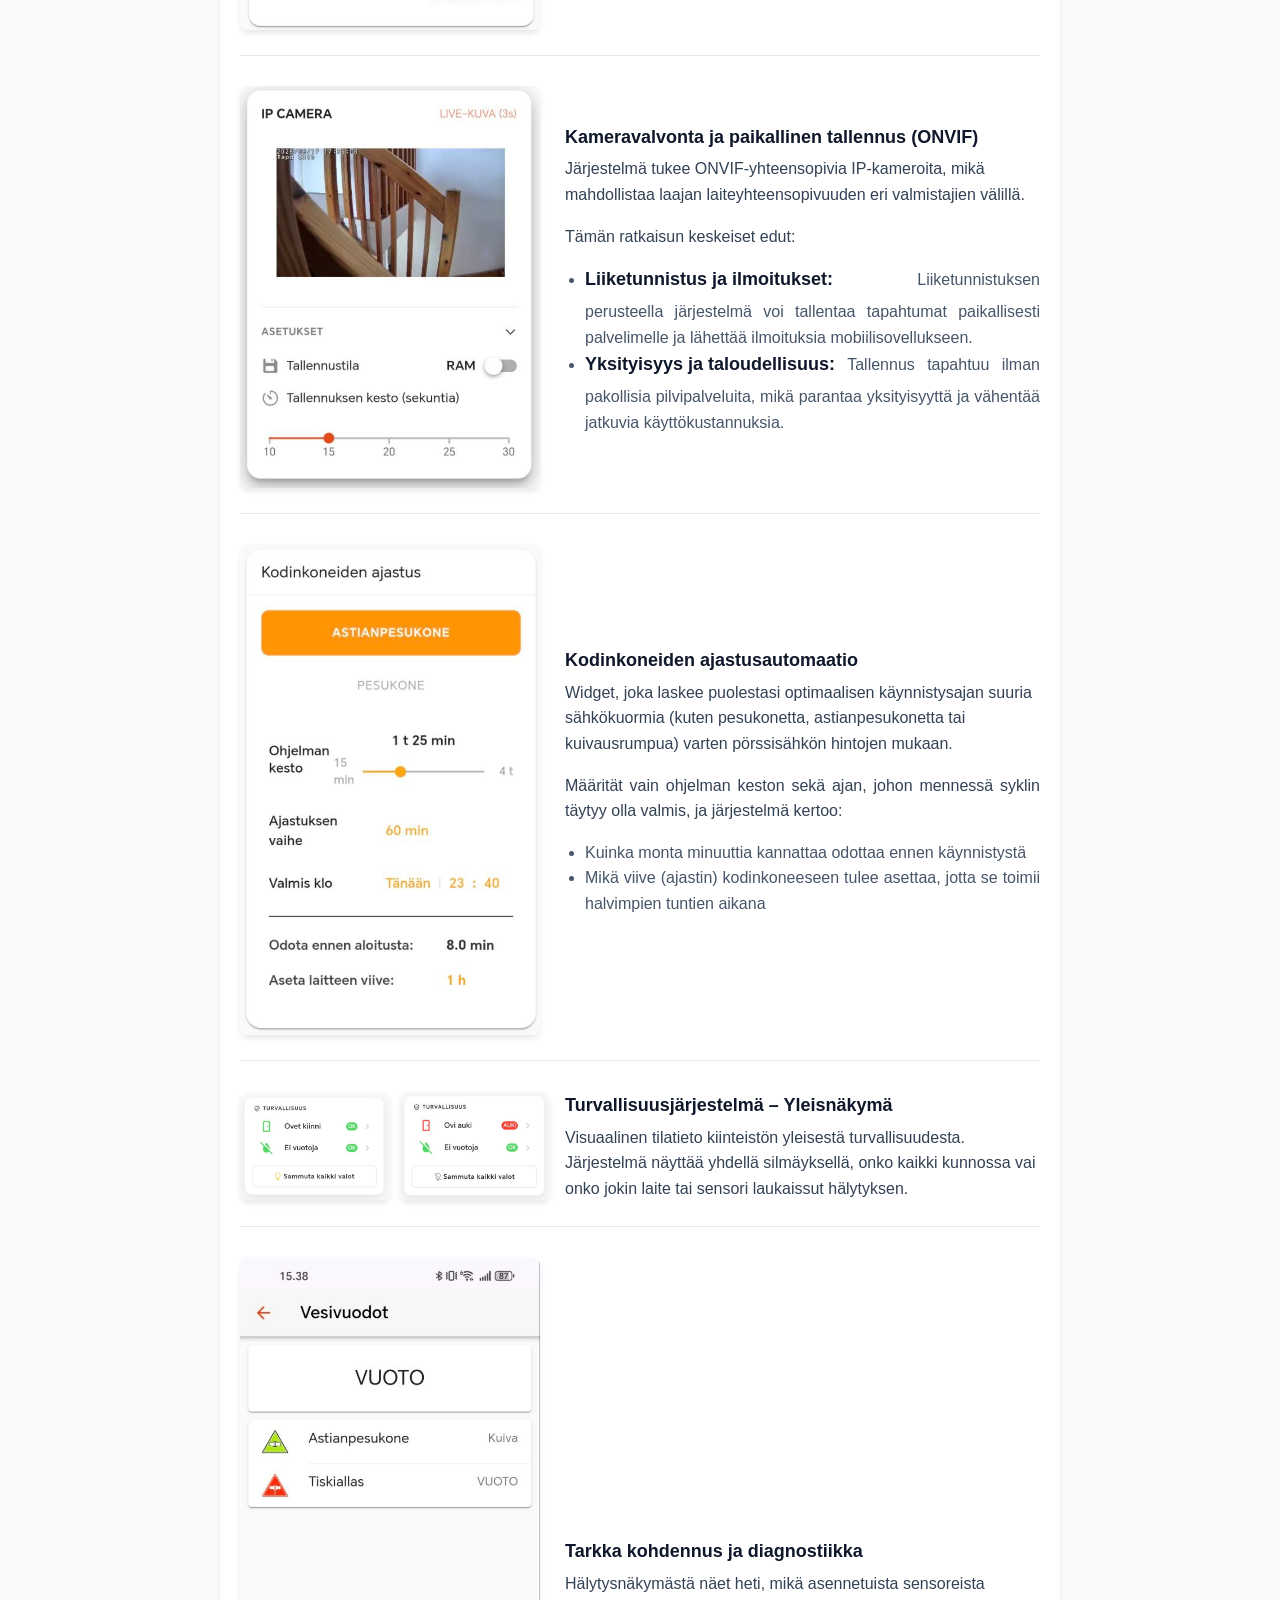
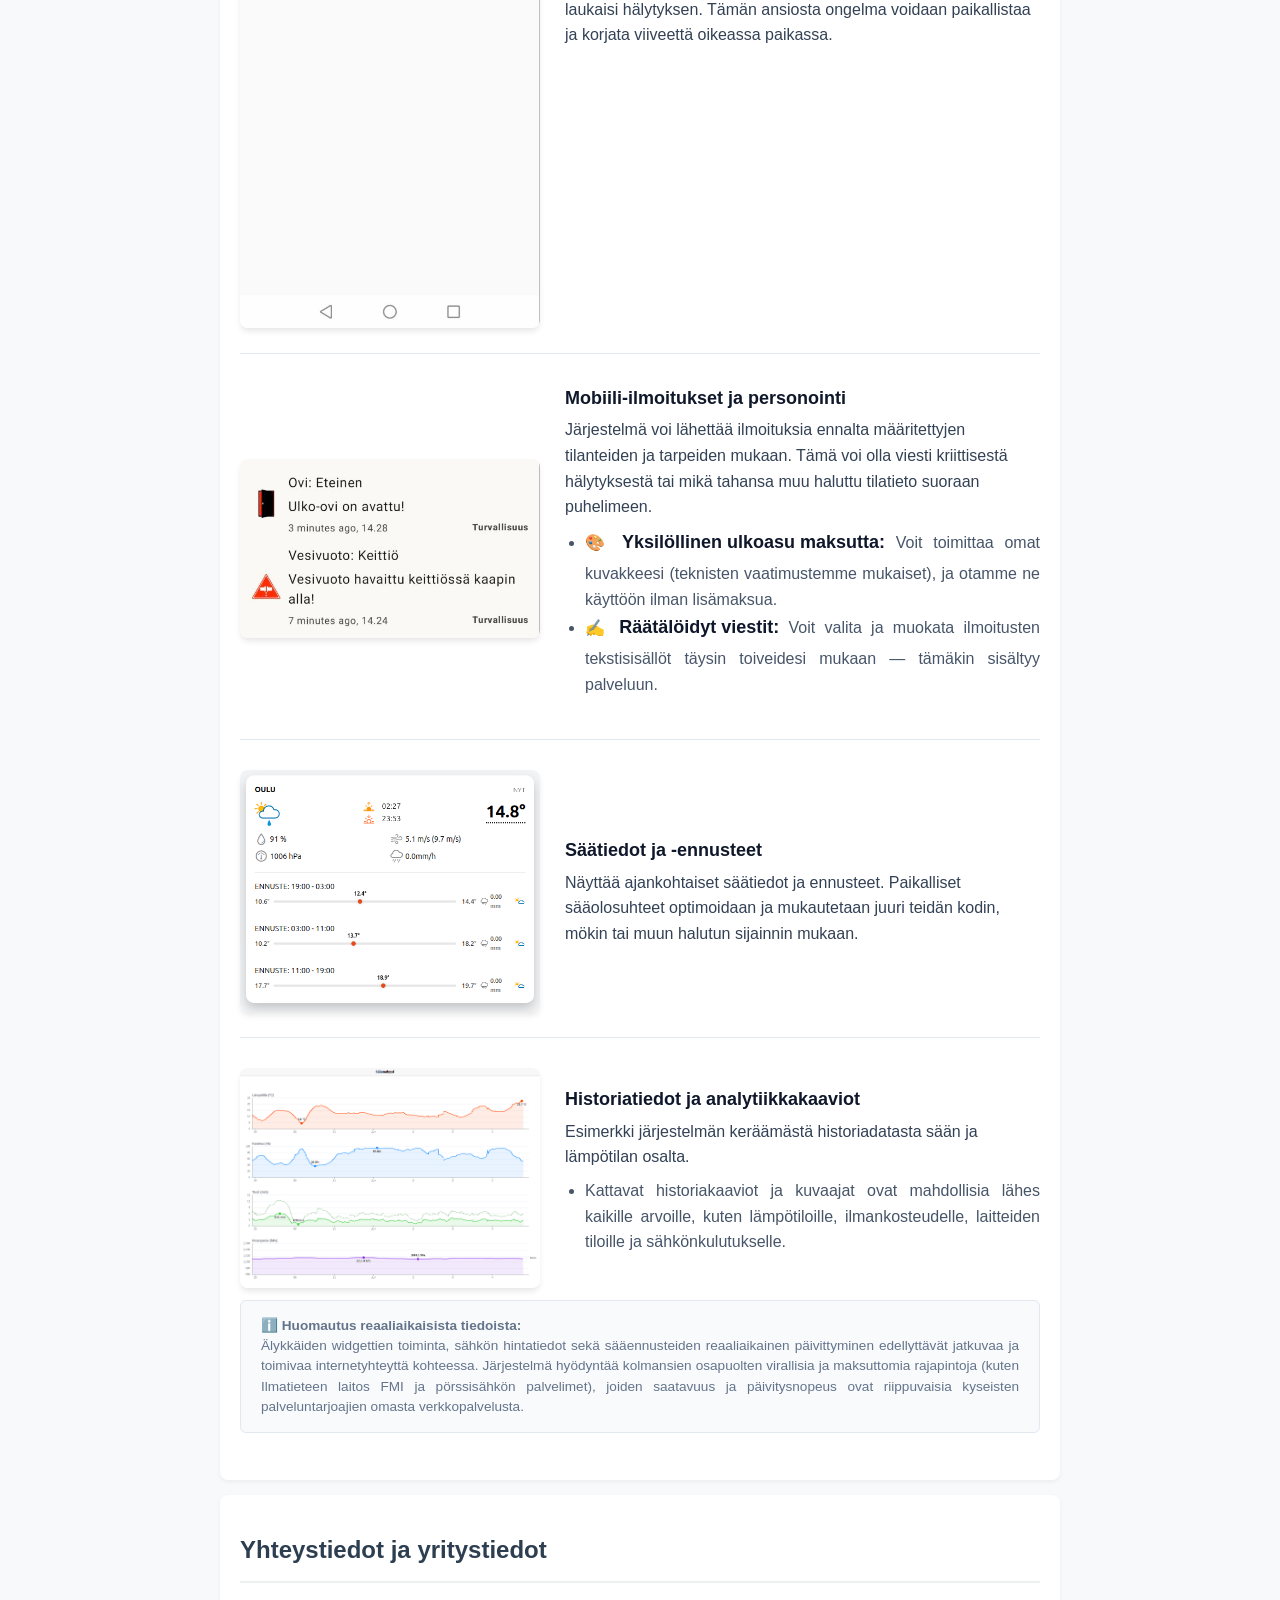
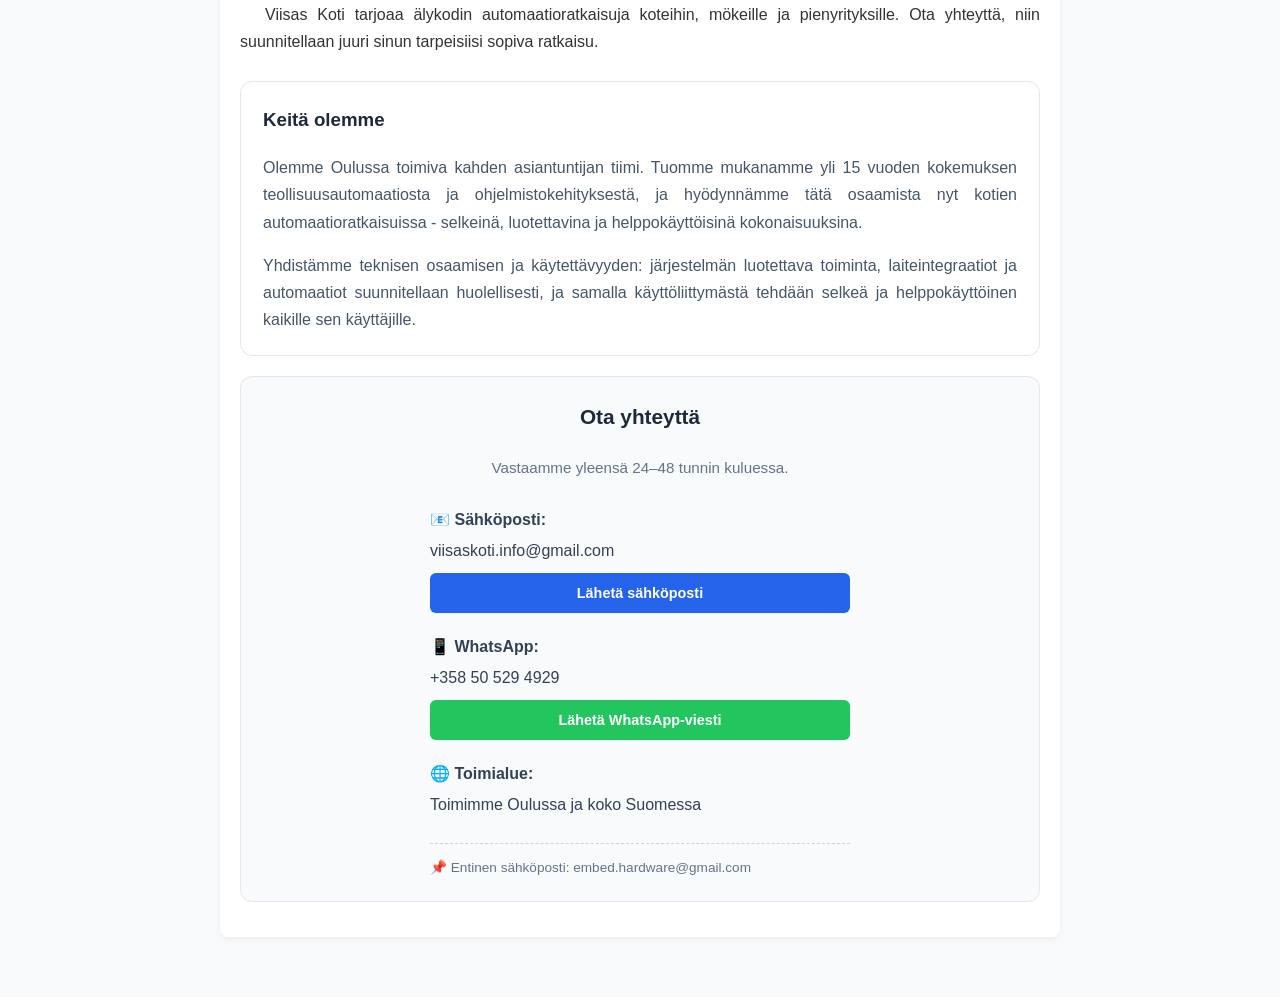
==== commit b0842e96: "Update index.html update SEO description and keywords" ====
--- a/index.html
+++ b/index.html
@@ -6,10 +6,10 @@
     <title>Viisas Koti | Paikallinen kotiautomaatio ilman kuukausimaksuja</title>
 
     <!-- SEO: short description for Google search -->
-    <meta name="description" content="Älykäs koti ilman kuukausimaksuja. Kotiautomaatio Oulussa: vesivuotohälytykset, kameravalvonta sekä laitteiden ohjaus ja suositukset pörssisähkön mukaan.">
+    <meta name="description" content="Älykäs koti ilman kuukausimaksuja Oulussa. Kotiautomaatio: pörssisähköohjaus, Nibe- ja Vallox-integraatiot, kameravalvonta sekä vesivuotosuojaus.">
     
     <!-- SEO: Key word for search -->
-    <meta name="keywords" content="älykoti, kotiautomaatio, Oulu, kameravalvonta, vesivuotohälytys, kodin turvallisuus, pörssisähkö suositukset, langaton älykoti, koti">
+    <meta name="keywords" content="älykoti, kotiautomaatio, Oulu, älykoti Oulu, pörssisähköohjaus, Nibe integraatio, Vallox ilmanvaihto, kameravalvonta, vesivuotohälytys, kodin turvallisuus, langaton älykoti">
     <meta name="author" content="Viisas Koti">
     <meta name="robots" content="index, follow">
 
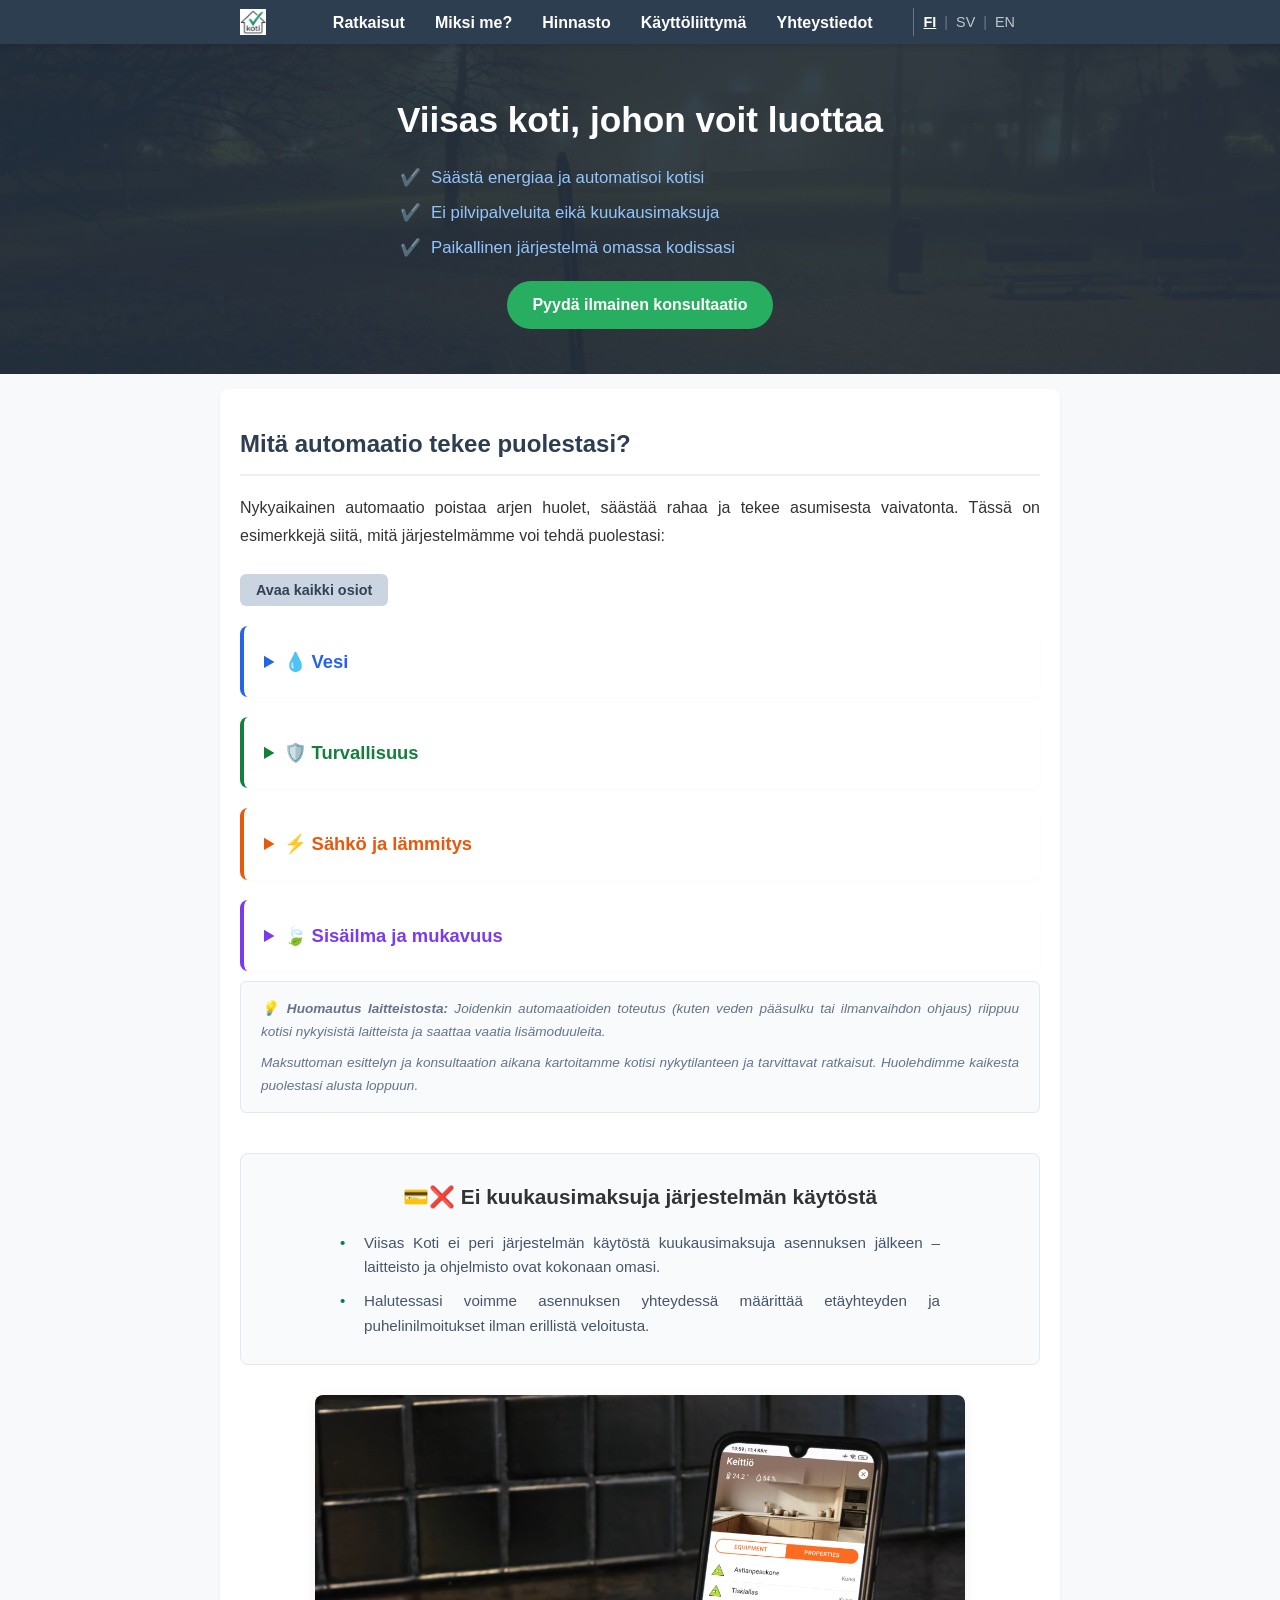
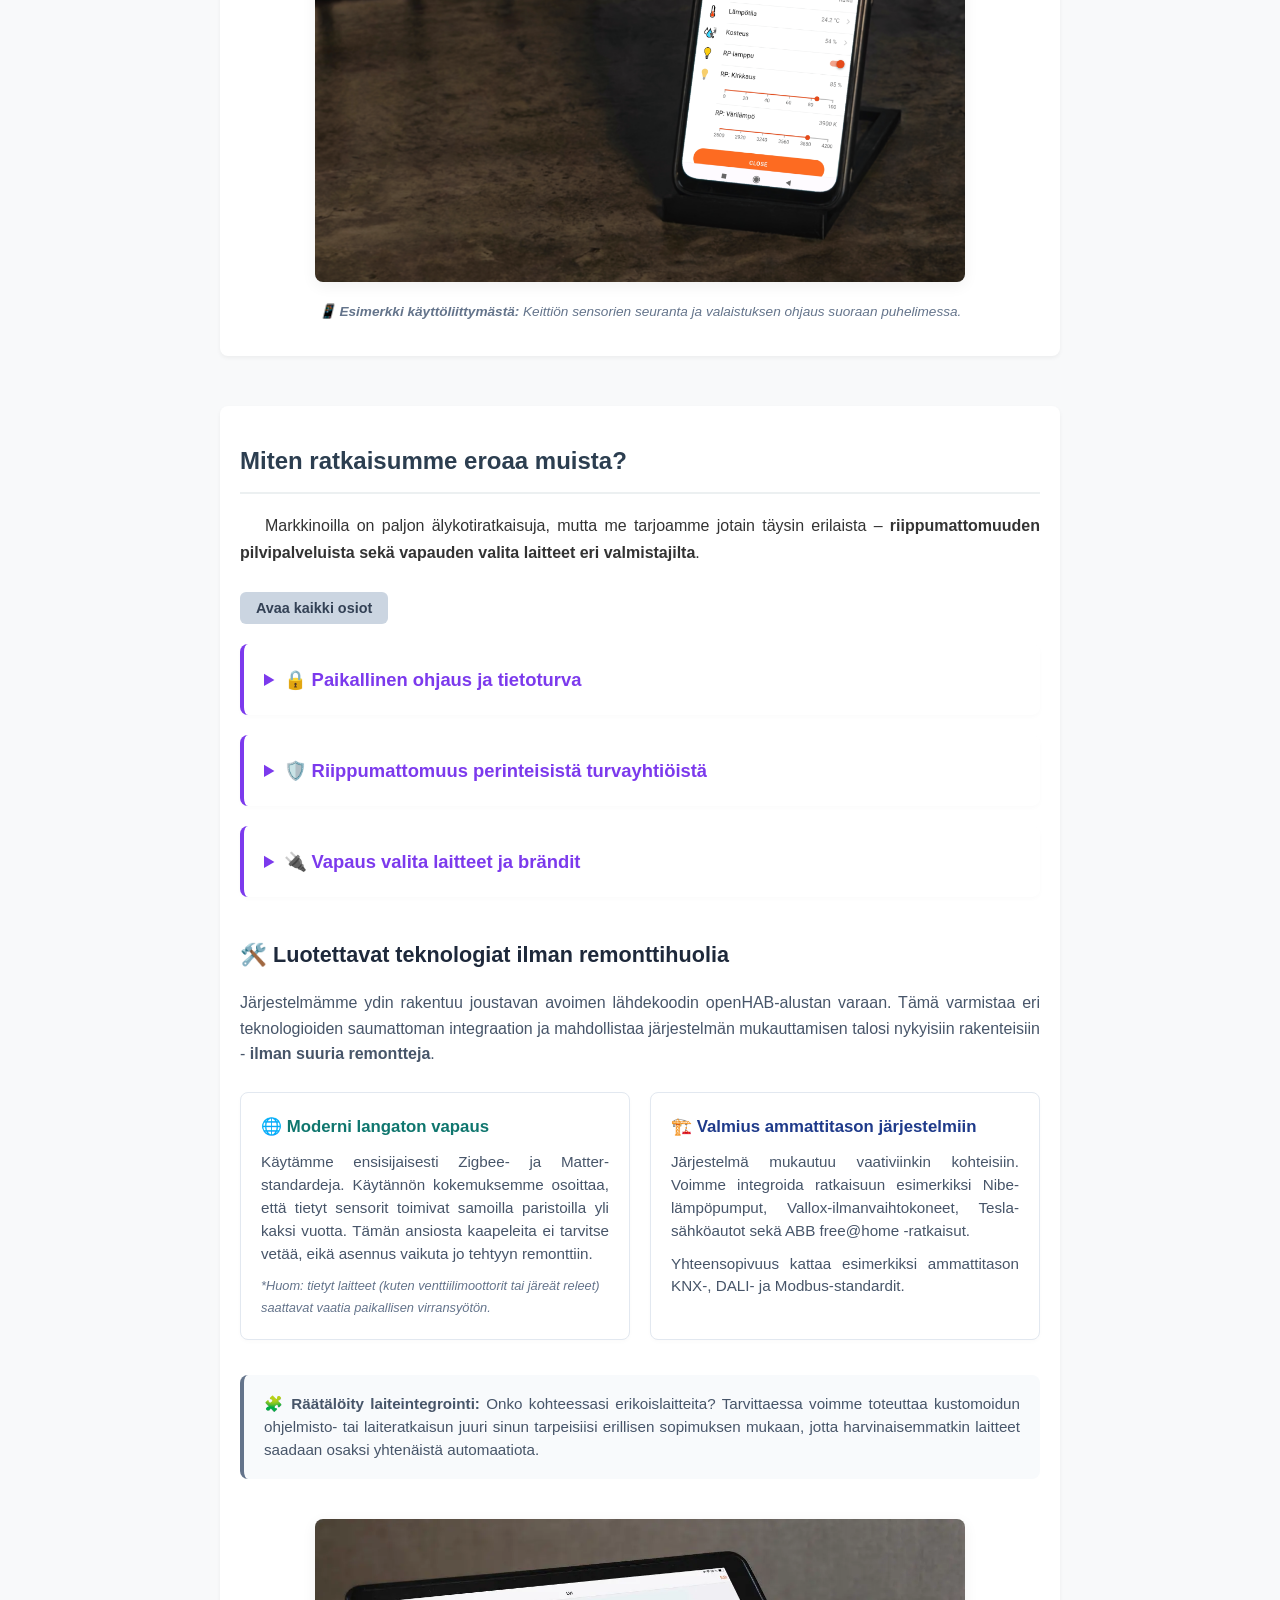
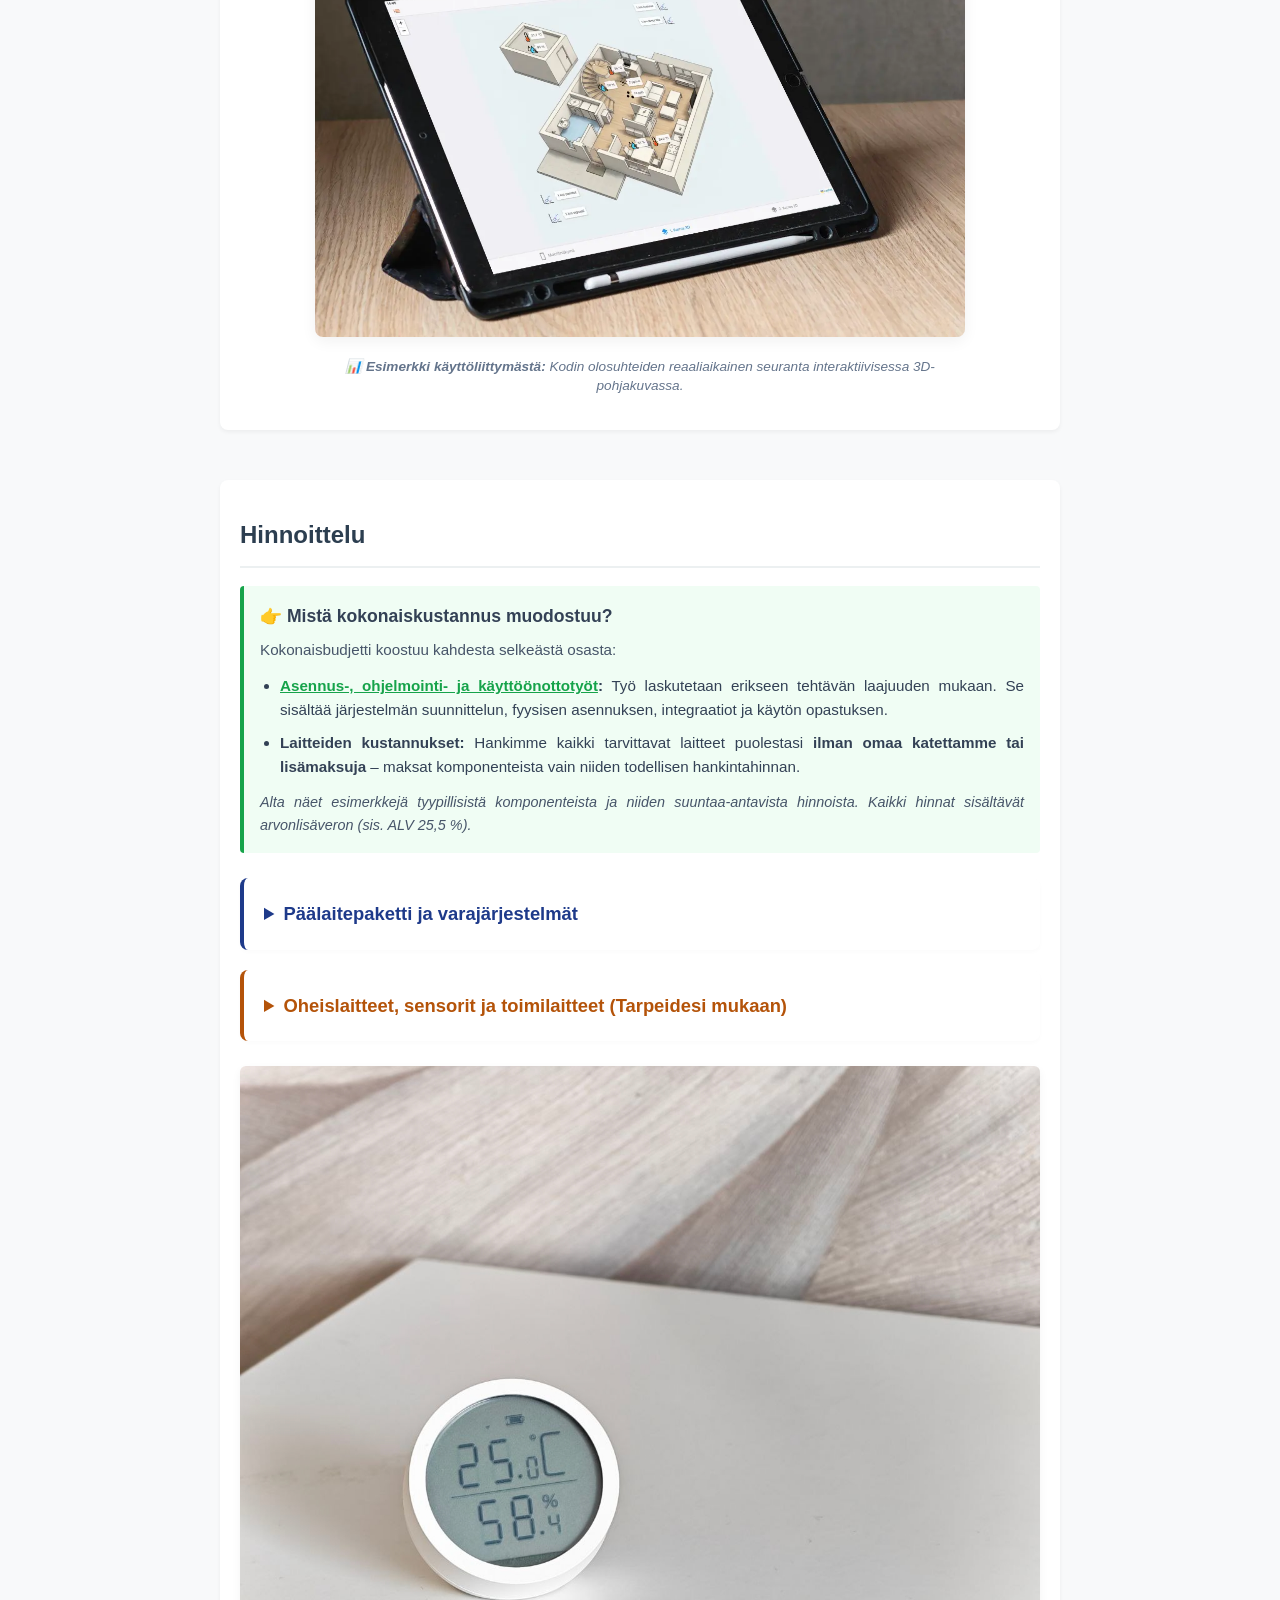
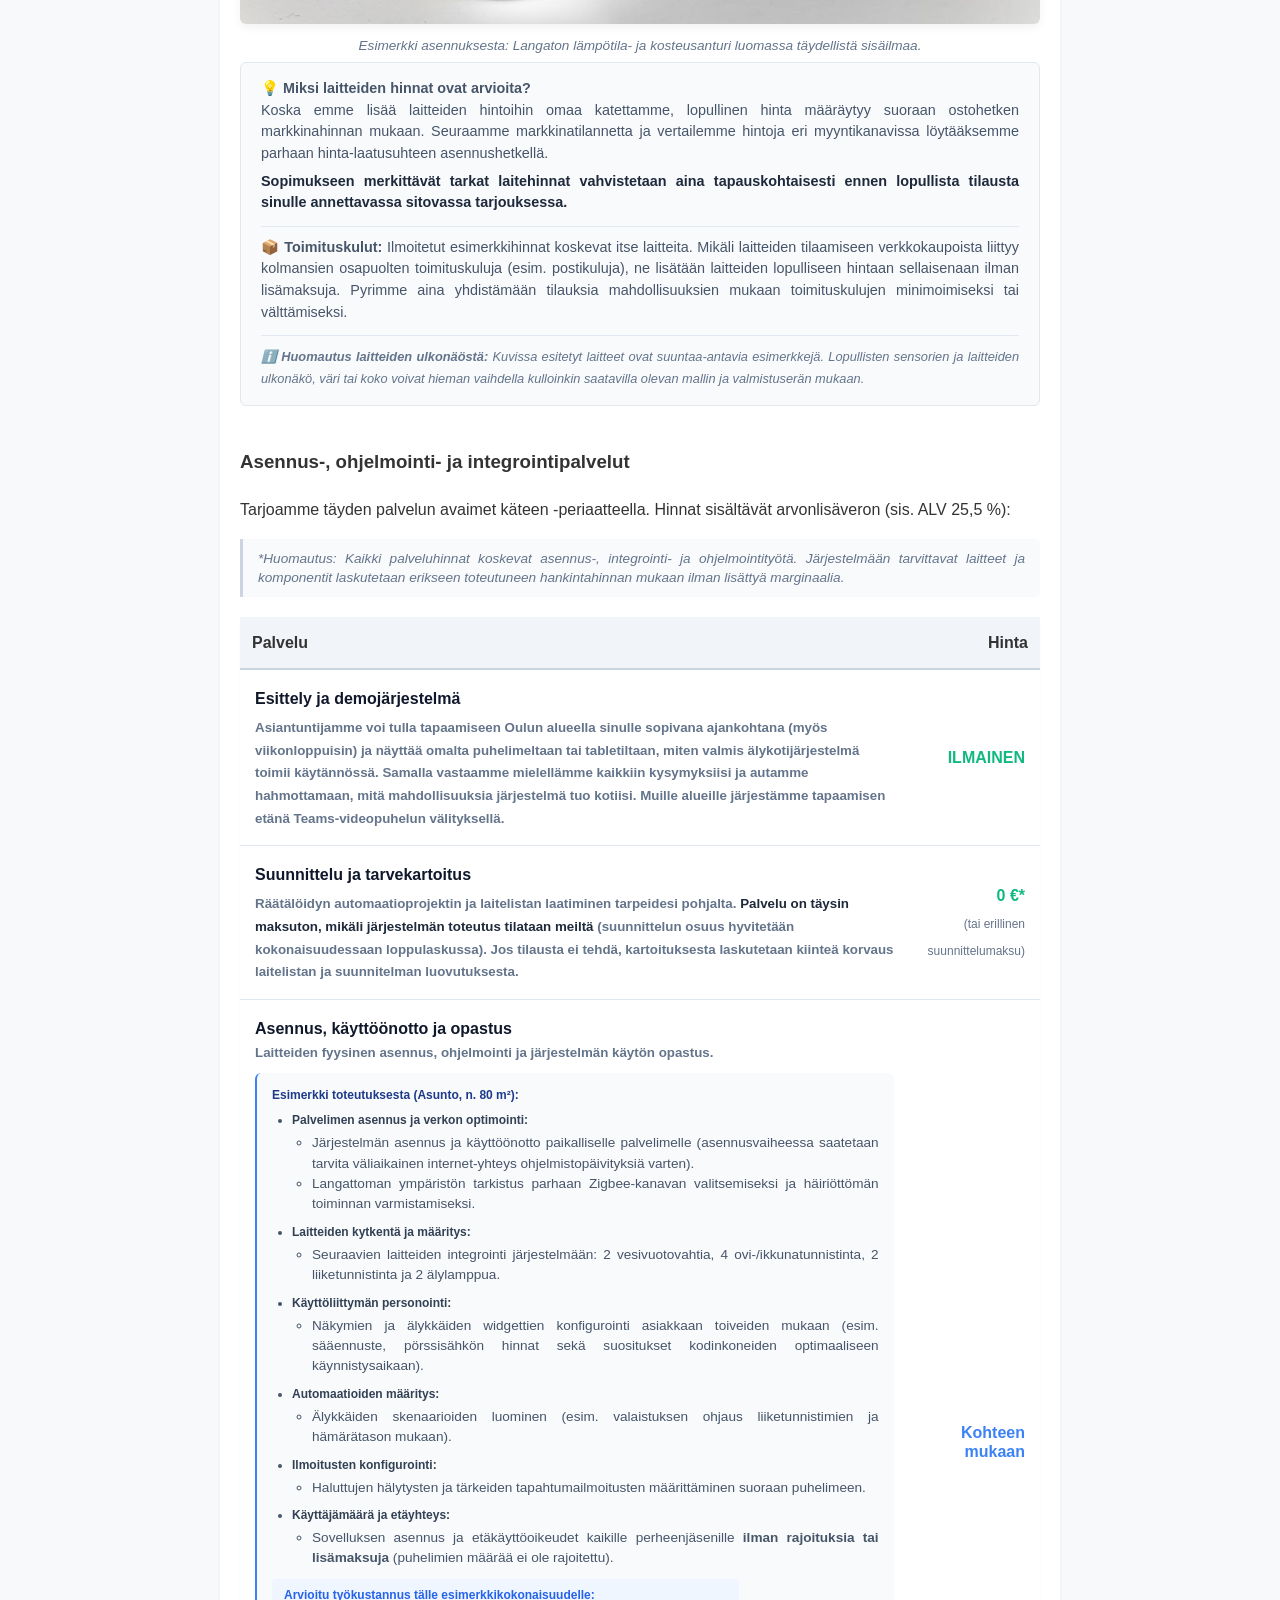
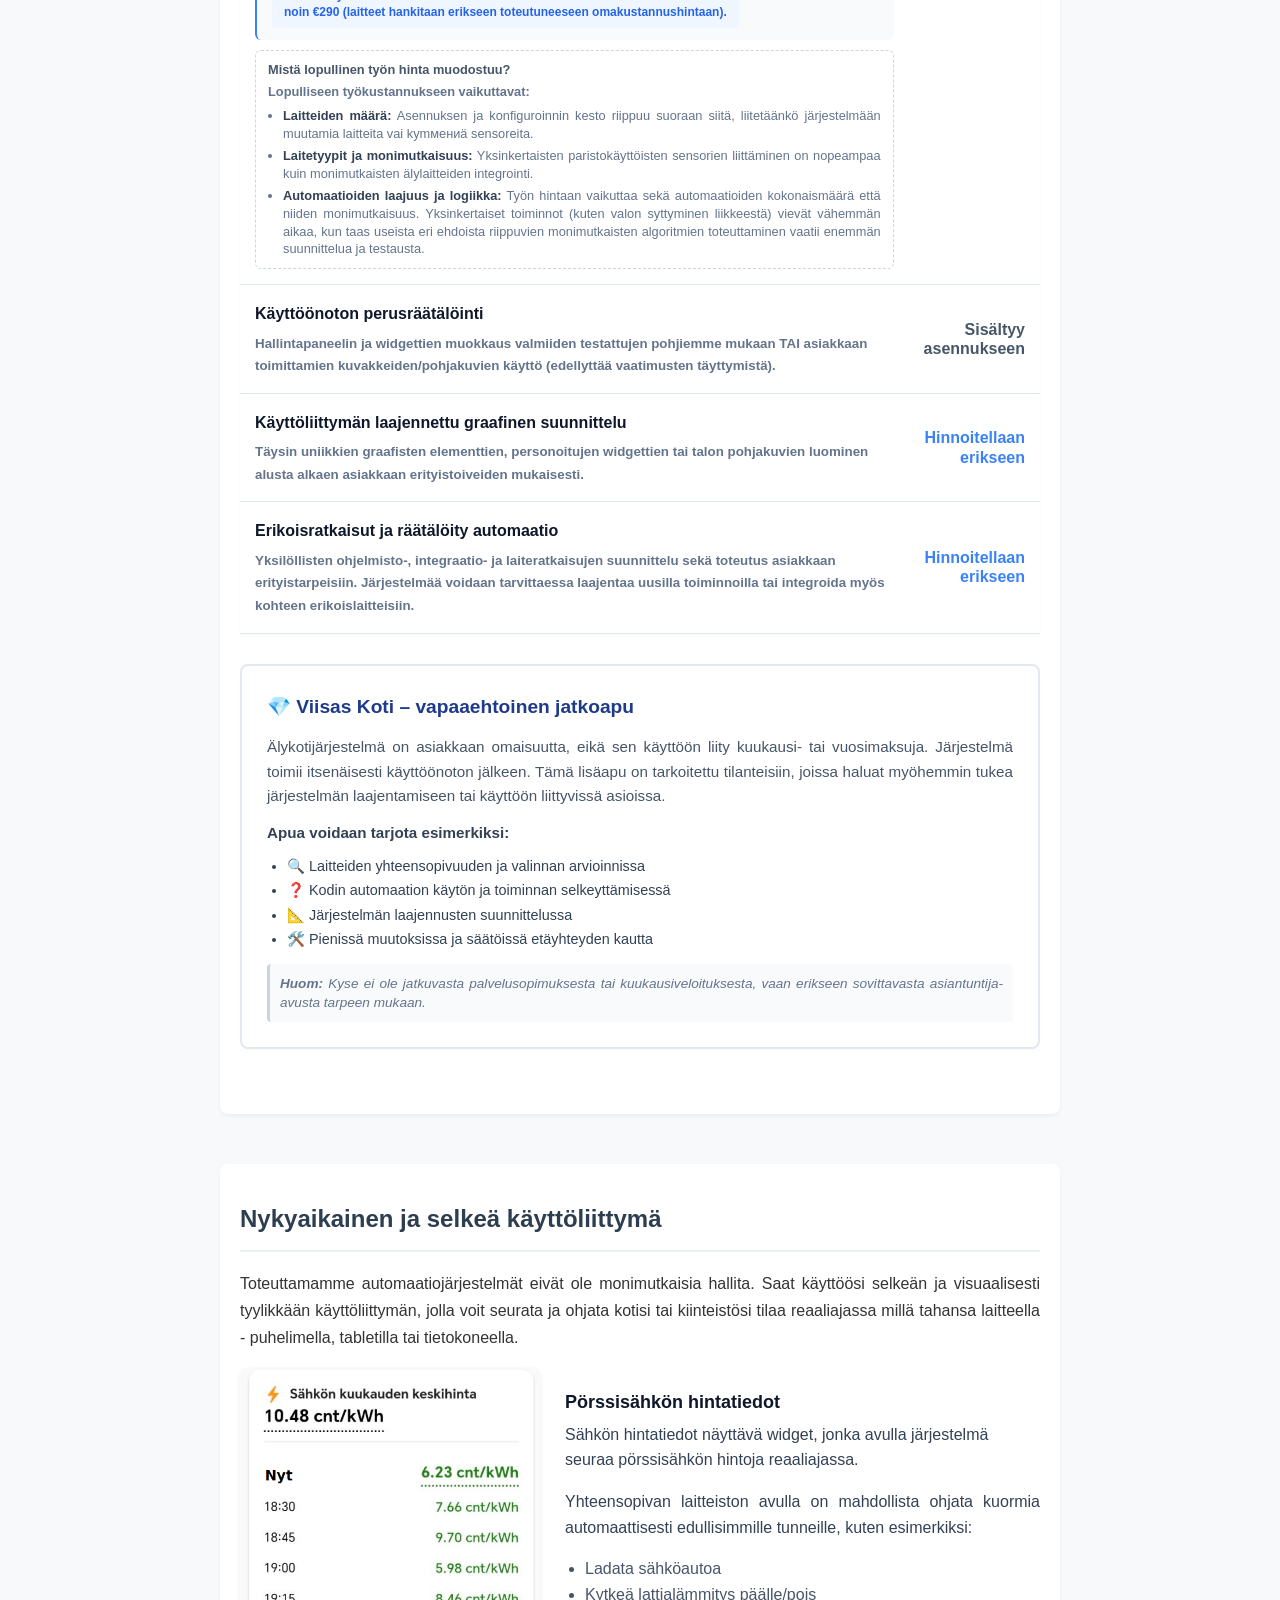
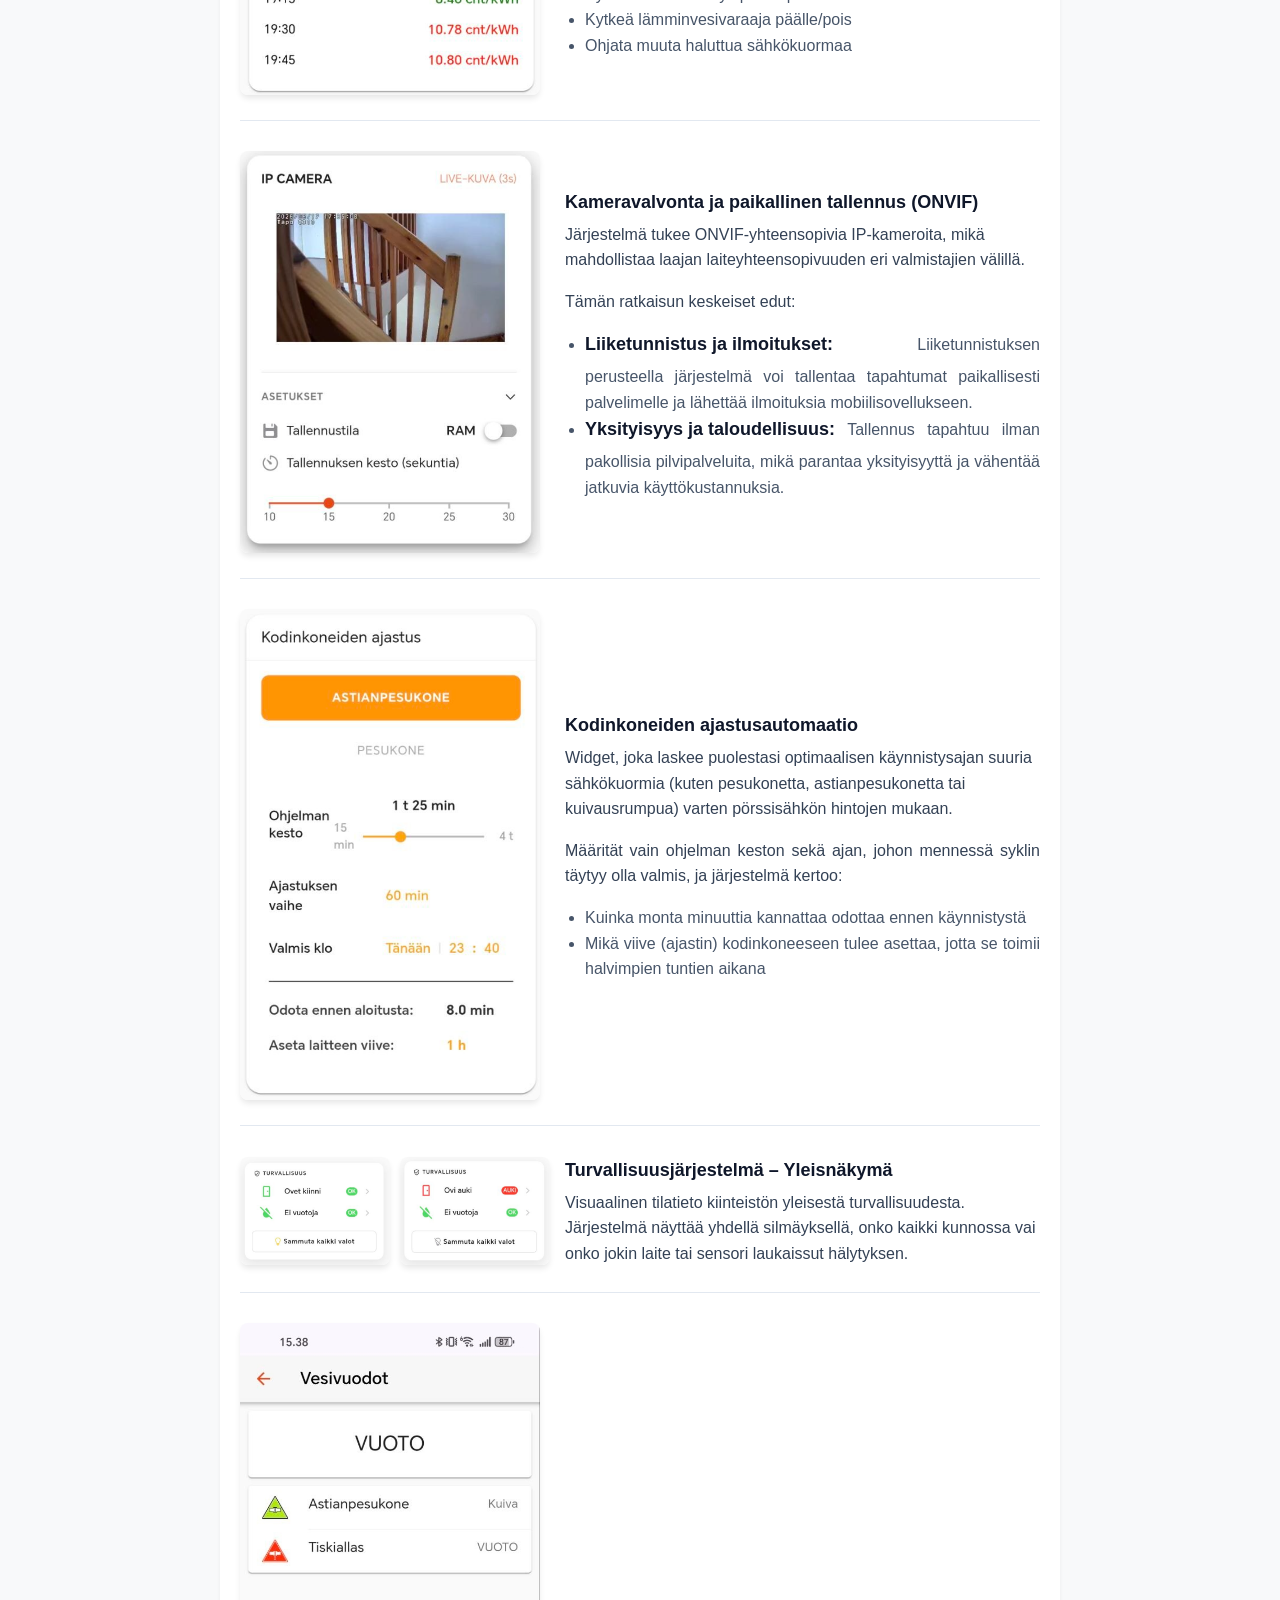
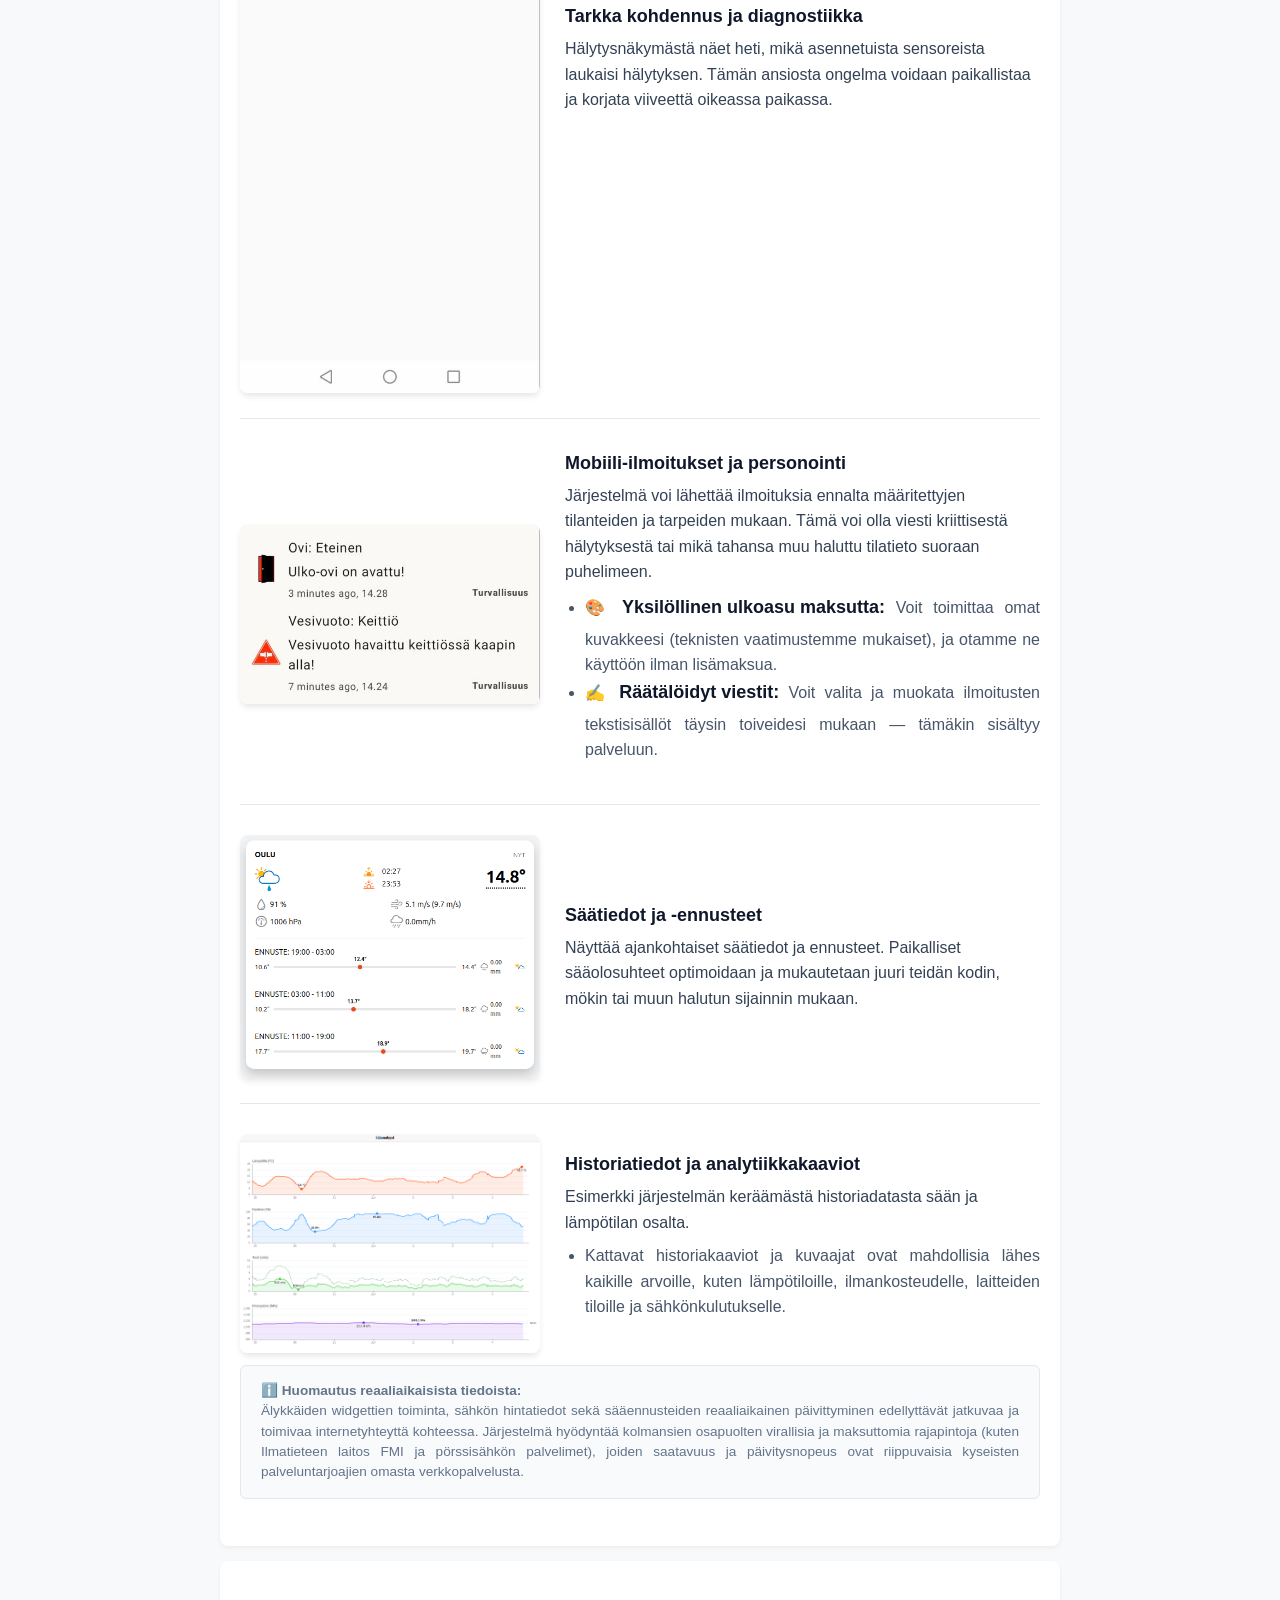
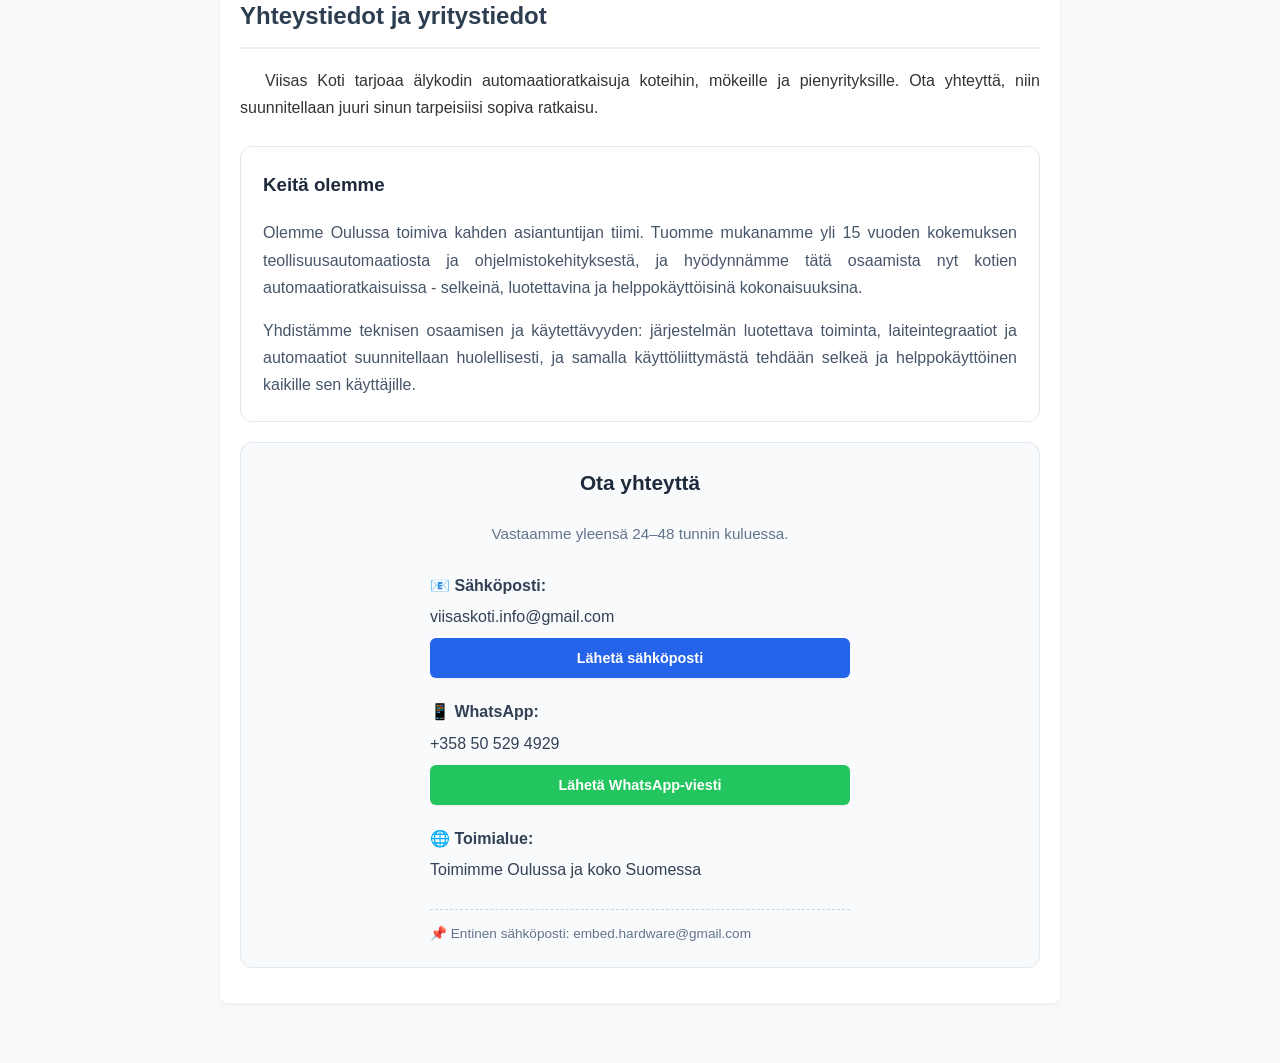
==== commit deea266c: "Update index.html update section about price hardware and installation" ====
--- a/index.html
+++ b/index.html
@@ -359,18 +359,28 @@
 </section>
 
 <!-- SECTION Hinnasto -->
-<section id="hinnasto" style="margin-bottom: 50px;">
-    <h2>Hinnoittelu</h2>
-    
-    <p style="line-height: 1.6; margin-bottom: 25px;">
-        Hankimme kaikki tarvittavat laitteet puolestasi <strong>ilman omaa katettamme tai lisämaksuja</strong> – maksat laitteista vain niiden todellisen hankintahinnan. 
-        Kaikki alla olevat hinnat sisältävät arvonlisäveron (sis. ALV 25,5 %).
-    </p>
-
-    <p style="line-height: 1.6; margin-bottom: 25px; padding: 12px; background: #f0fdf4; border-left: 4px solid #16a34a; border-radius: 4px;">
-        👉 <strong>Mistä kokonaiskustannus muodostuu?</strong><br>
-        Kokonaisbudjetti koostuu kahdesta selkeästä osasta: laitteiden toteutuneesta ostohinnasta sekä erikseen laskutettavasta asennus- ja ohjelmointityöstä. Alta näet esimerkkejä tyypillisistä komponenteista ja niiden suuntaa-antavista hinnoista.
-    </p>
+    <section id="hinnasto" style="margin-bottom: 50px;">
+        <h2>Hinnoittelu</h2>
+        
+        <div style="line-height: 1.6; margin-bottom: 25px; padding: 16px; background: #f0fdf4; border-left: 4px solid #16a34a; border-radius: 4px; color: #334155;">
+            <span style="font-size: 1.1rem; display: inline-block; margin-bottom: 8px;">👉 <strong>Mistä kokonaiskustannus muodostuu?</strong></span>
+            <p style="margin: 0 0 12px 0; color: #475569; font-size: 0.95rem;">
+                Kokonaisbudjetti koostuu kahdesta selkeästä osasta:
+            </p>
+            <ul style="margin: 0 0 12px 0; padding-left: 20px; font-size: 0.95rem;">
+                <li style="margin-bottom: 8px;">
+                    <strong><a href="#palvelut" style="color: #16a34a; text-decoration: underline; font-weight: 600;">Asennus-, ohjelmointi- ja käyttöönottotyöt</a>:</strong> 
+                    Työ laskutetaan erikseen tehtävän laajuuden mukaan. Se sisältää järjestelmän suunnittelun, fyysisen asennuksen, integraatiot ja käytön opastuksen.
+                </li>
+                <li>
+                    <strong>Laitteiden kustannukset:</strong> 
+                    Hankimme kaikki tarvittavat laitteet puolestasi <strong>ilman omaa katettamme tai lisämaksuja</strong> – maksat komponenteista vain niiden todellisen hankintahinnan.
+                </li>
+            </ul>
+            <p style="margin: 0; color: #475569; font-size: 0.90rem; font-style: italic;">
+                Alta näet esimerkkejä tyypillisistä komponenteista ja niiden suuntaa-antavista hinnoista. Kaikki hinnat sisältävät arvonlisäveron (sis. ALV 25,5 %).
+            </p>
+        </div>
     
     <details class="accordion-item border-price-core">
         <summary>Päälaitepaketti ja varajärjestelmät</summary>
@@ -602,7 +612,7 @@
 
 
     <!-- SECTION Price about installation -->
-    <h3>Asennus-, ohjelmointi- ja integrointipalvelut</h3>
+    <h3 id="palvelut">Asennus-, ohjelmointi- ja integrointipalvelut</h3>
         
         <p style="margin-bottom: 15px;">Tarjoamme täyden palvelun avaimet käteen -periaatteella. Hinnat sisältävät arvonlisäveron (sis. ALV 25,5 %):</p>
                             
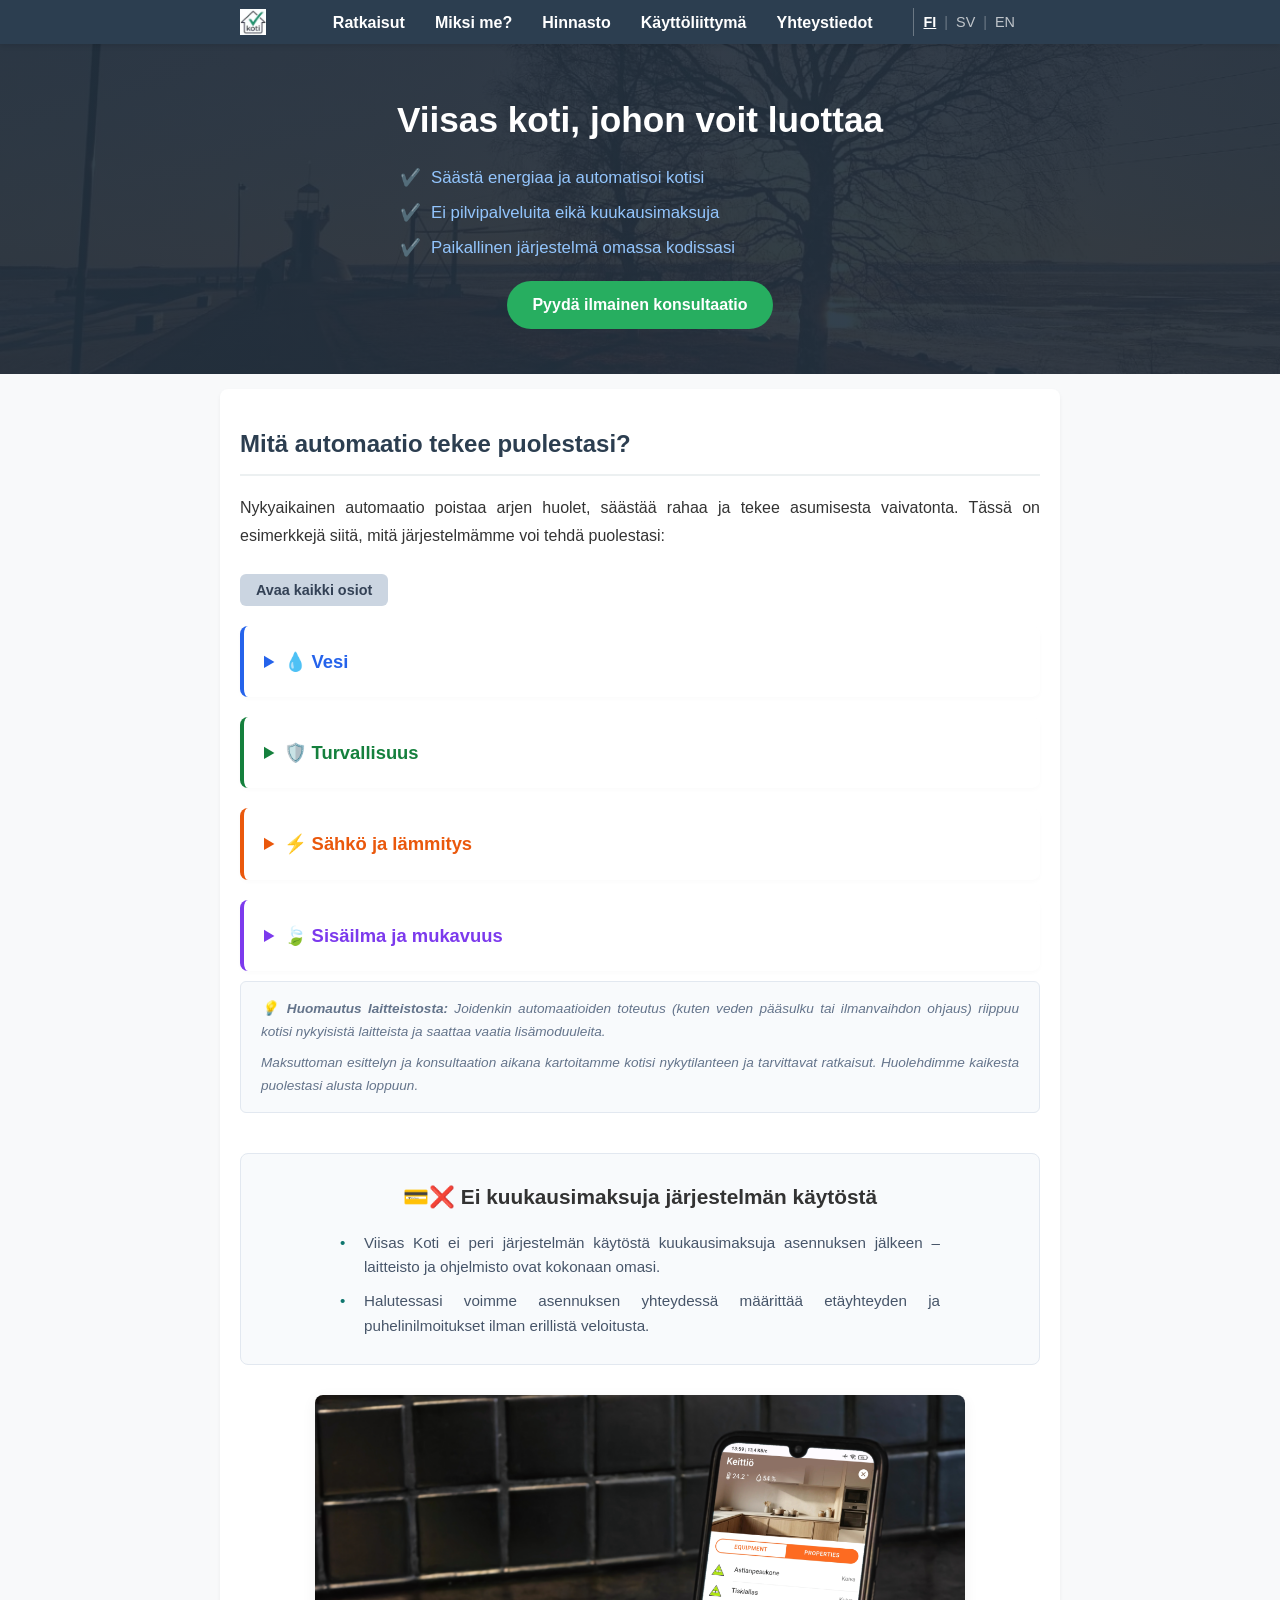
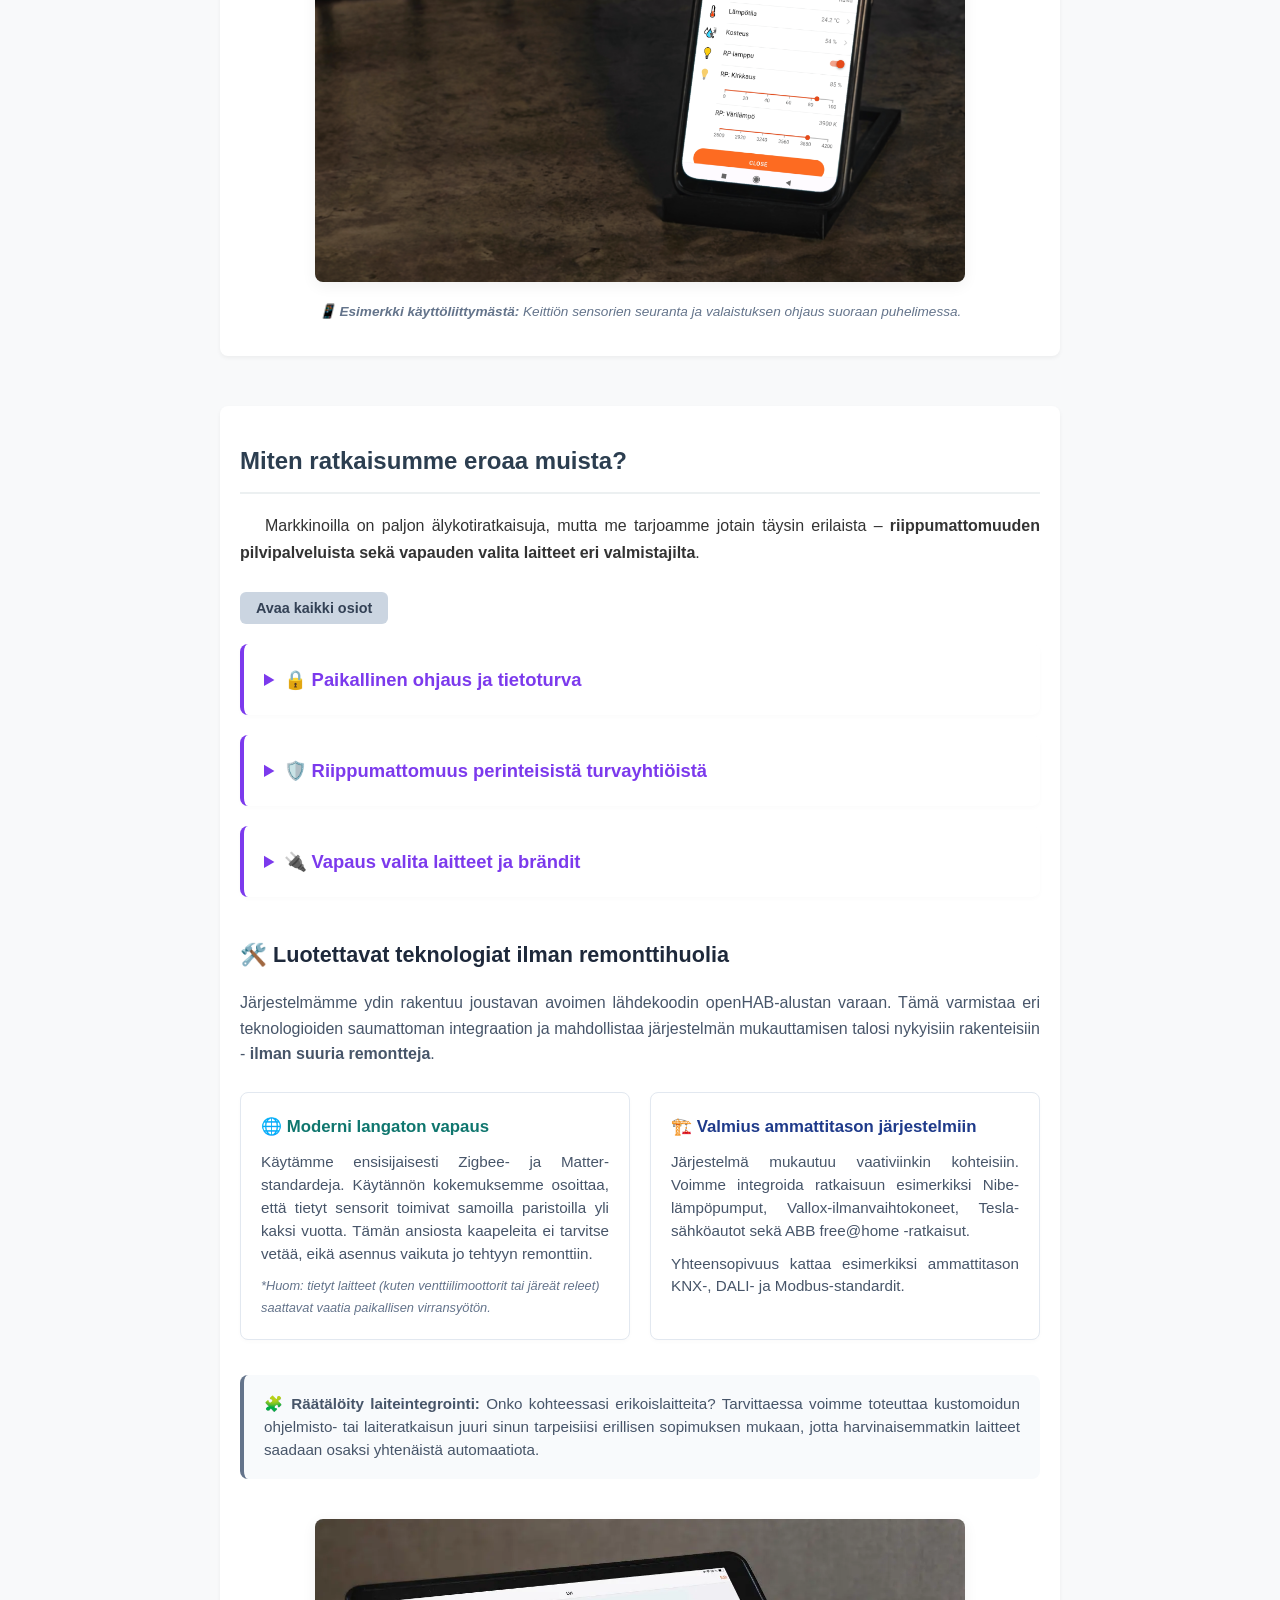
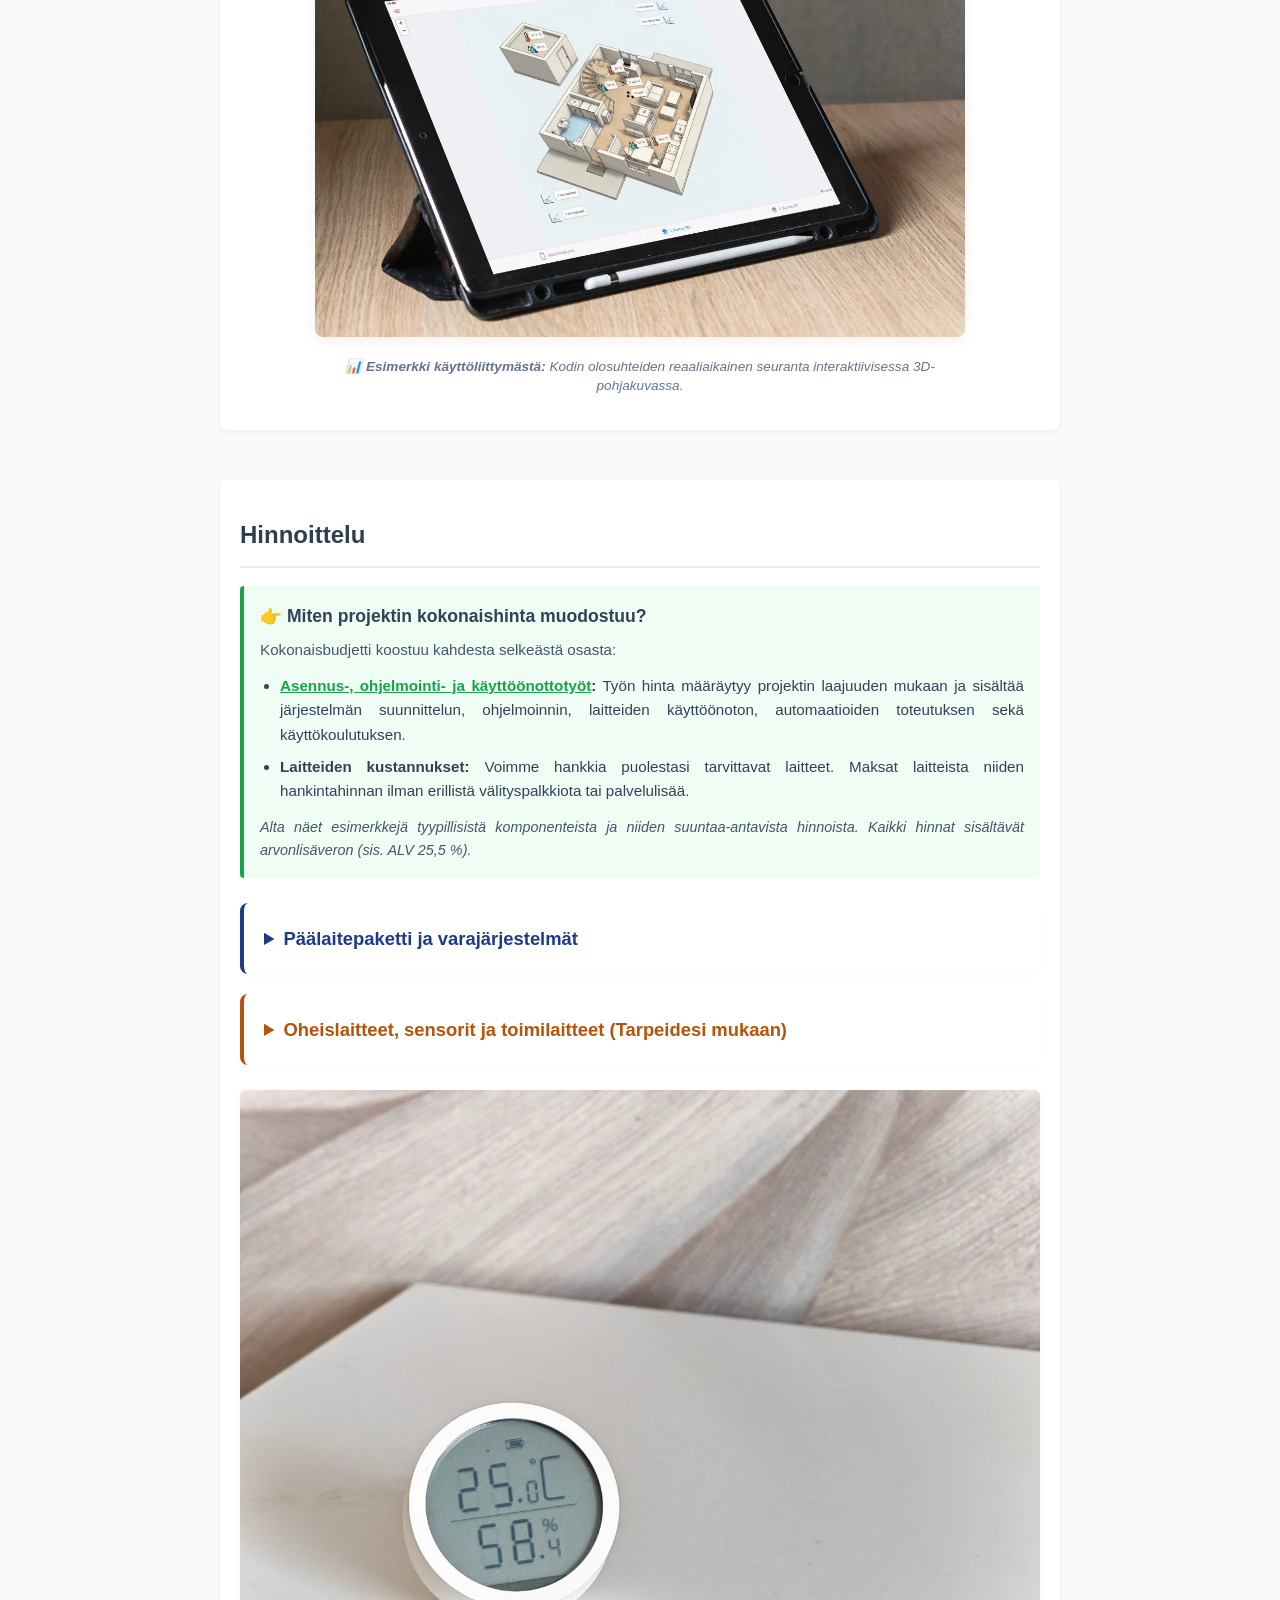
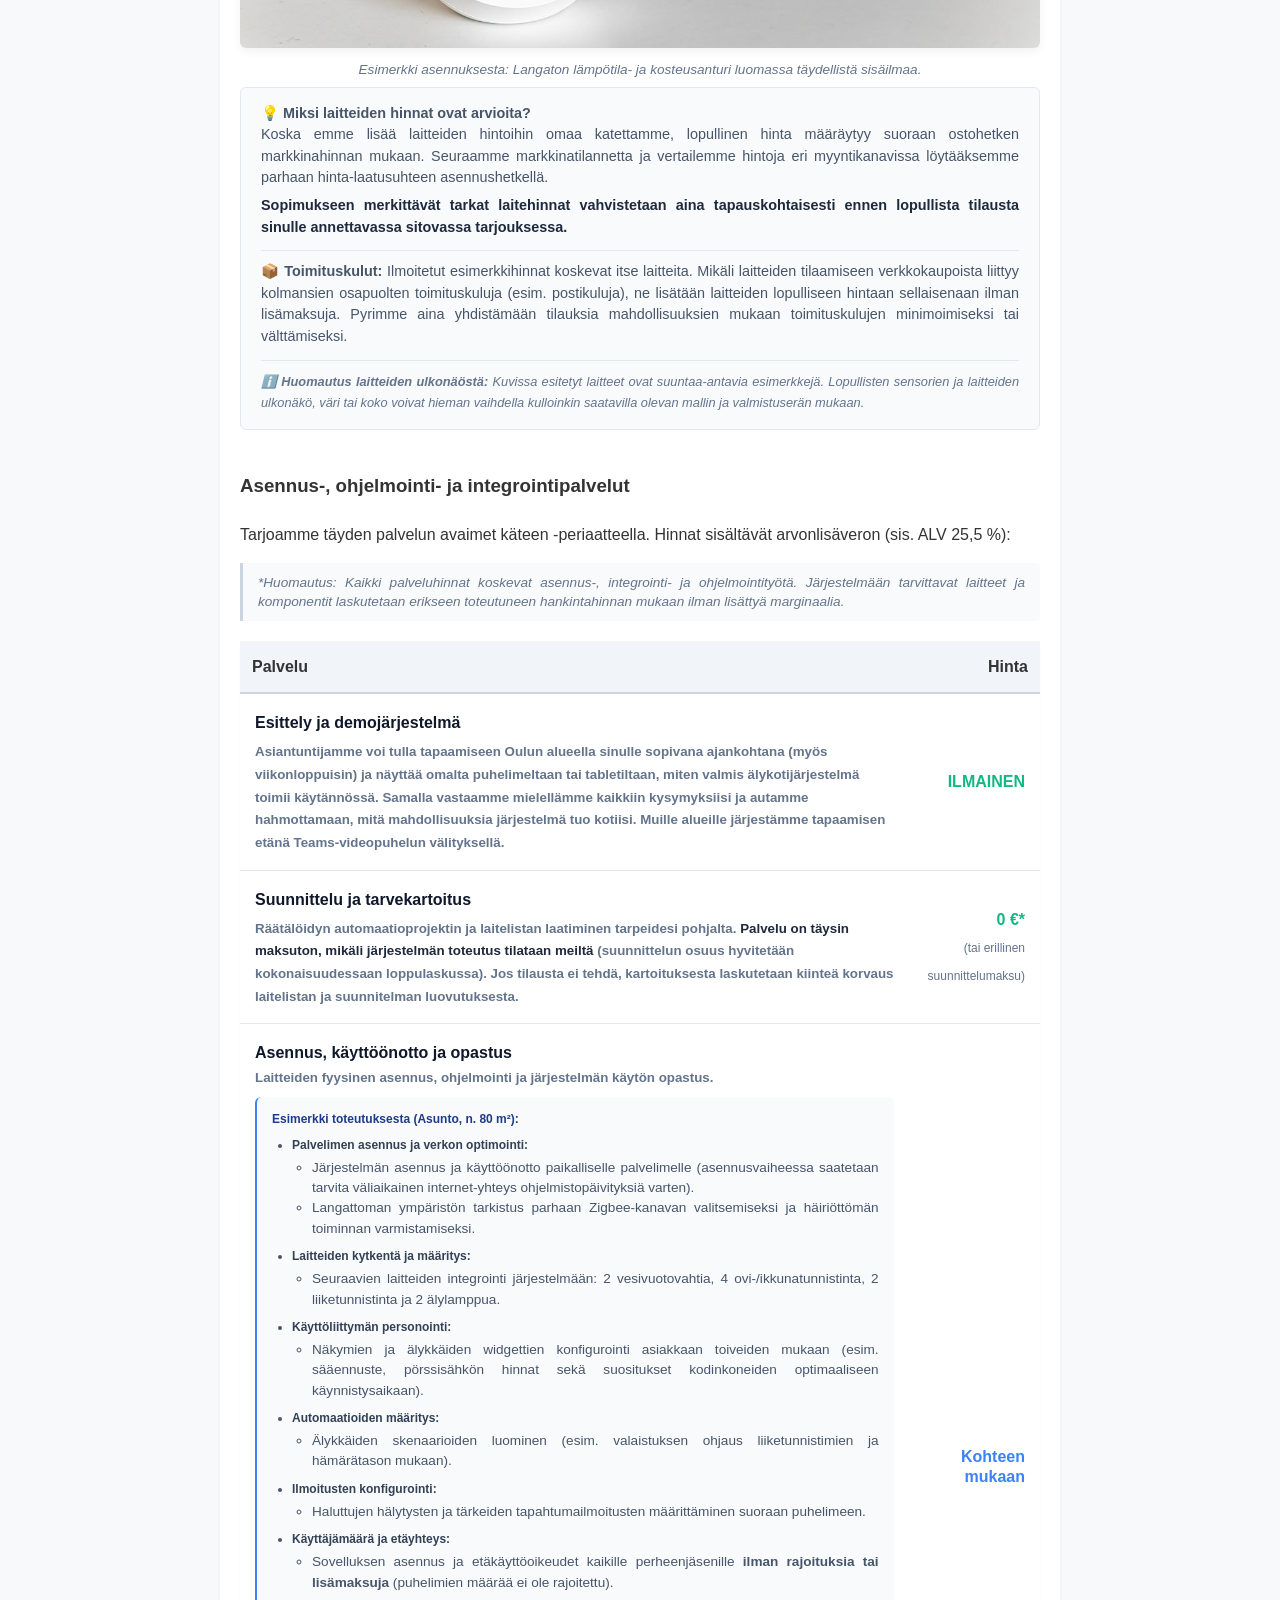
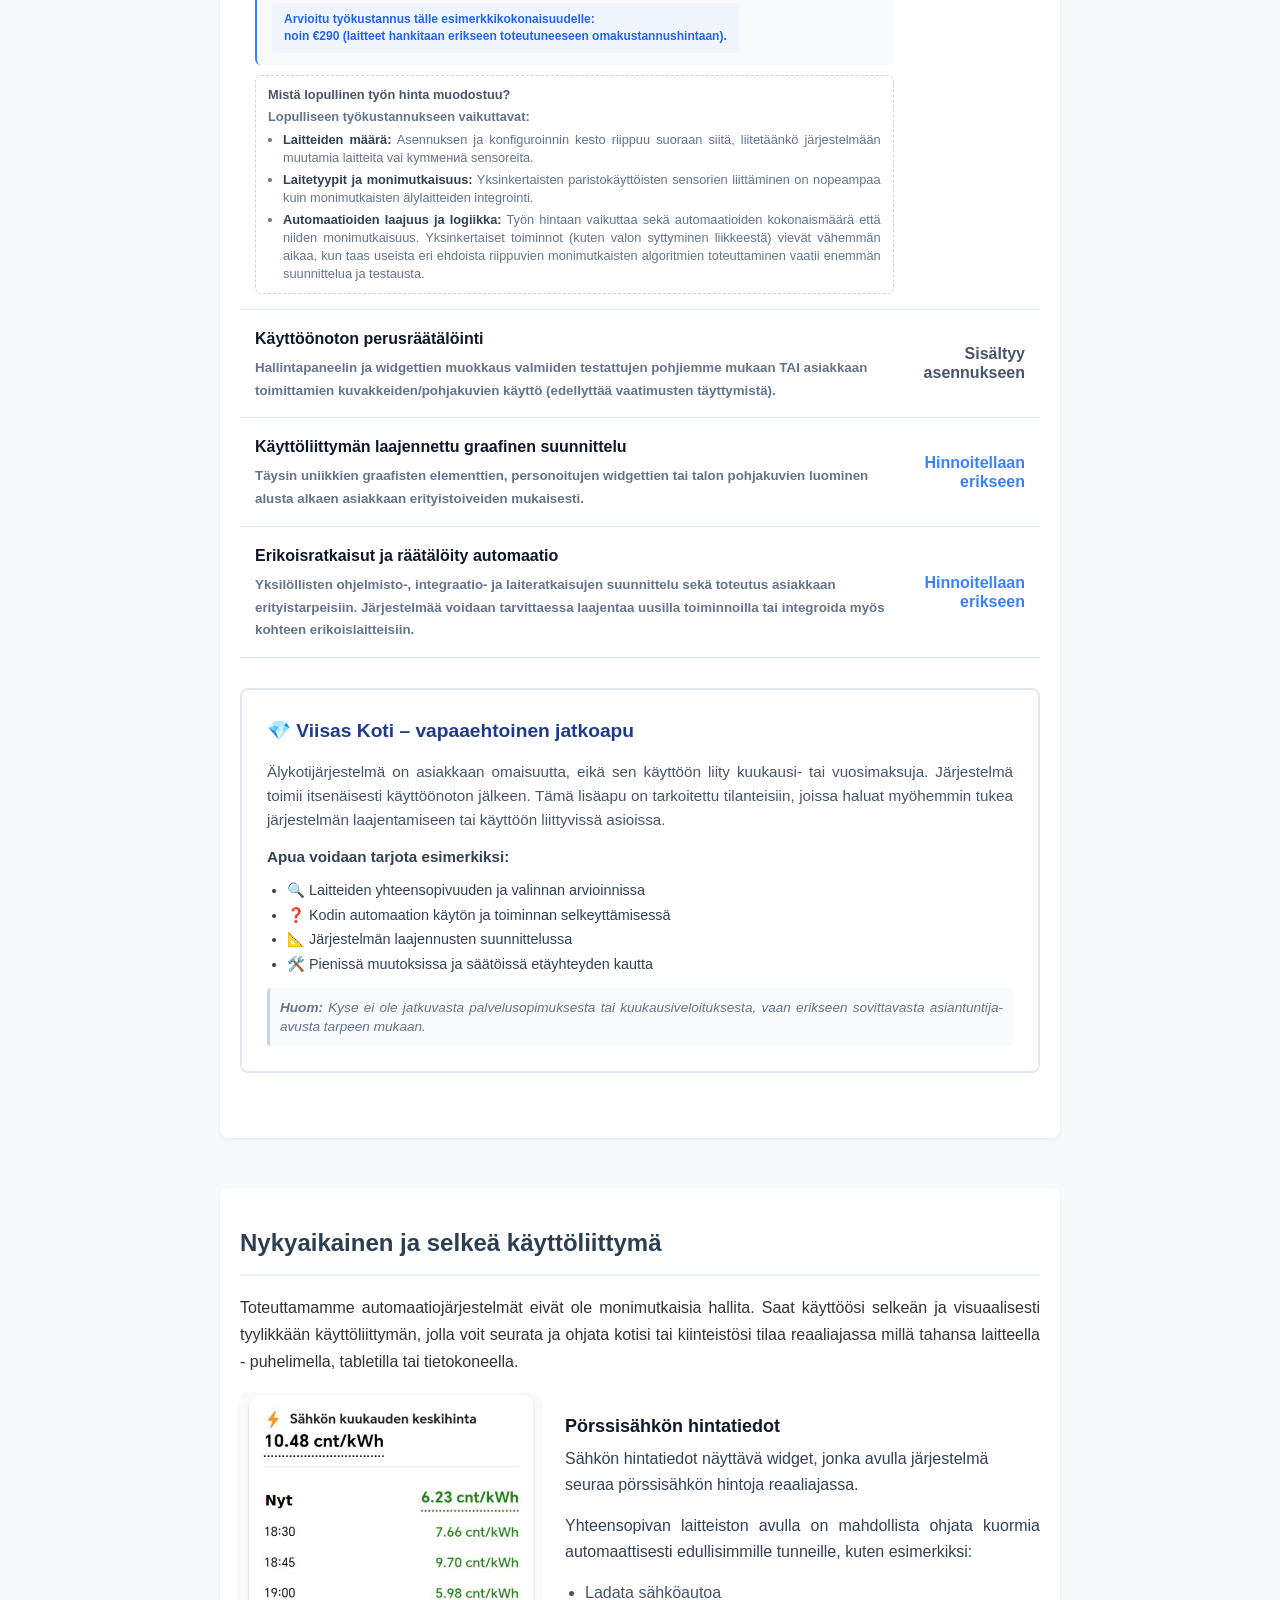
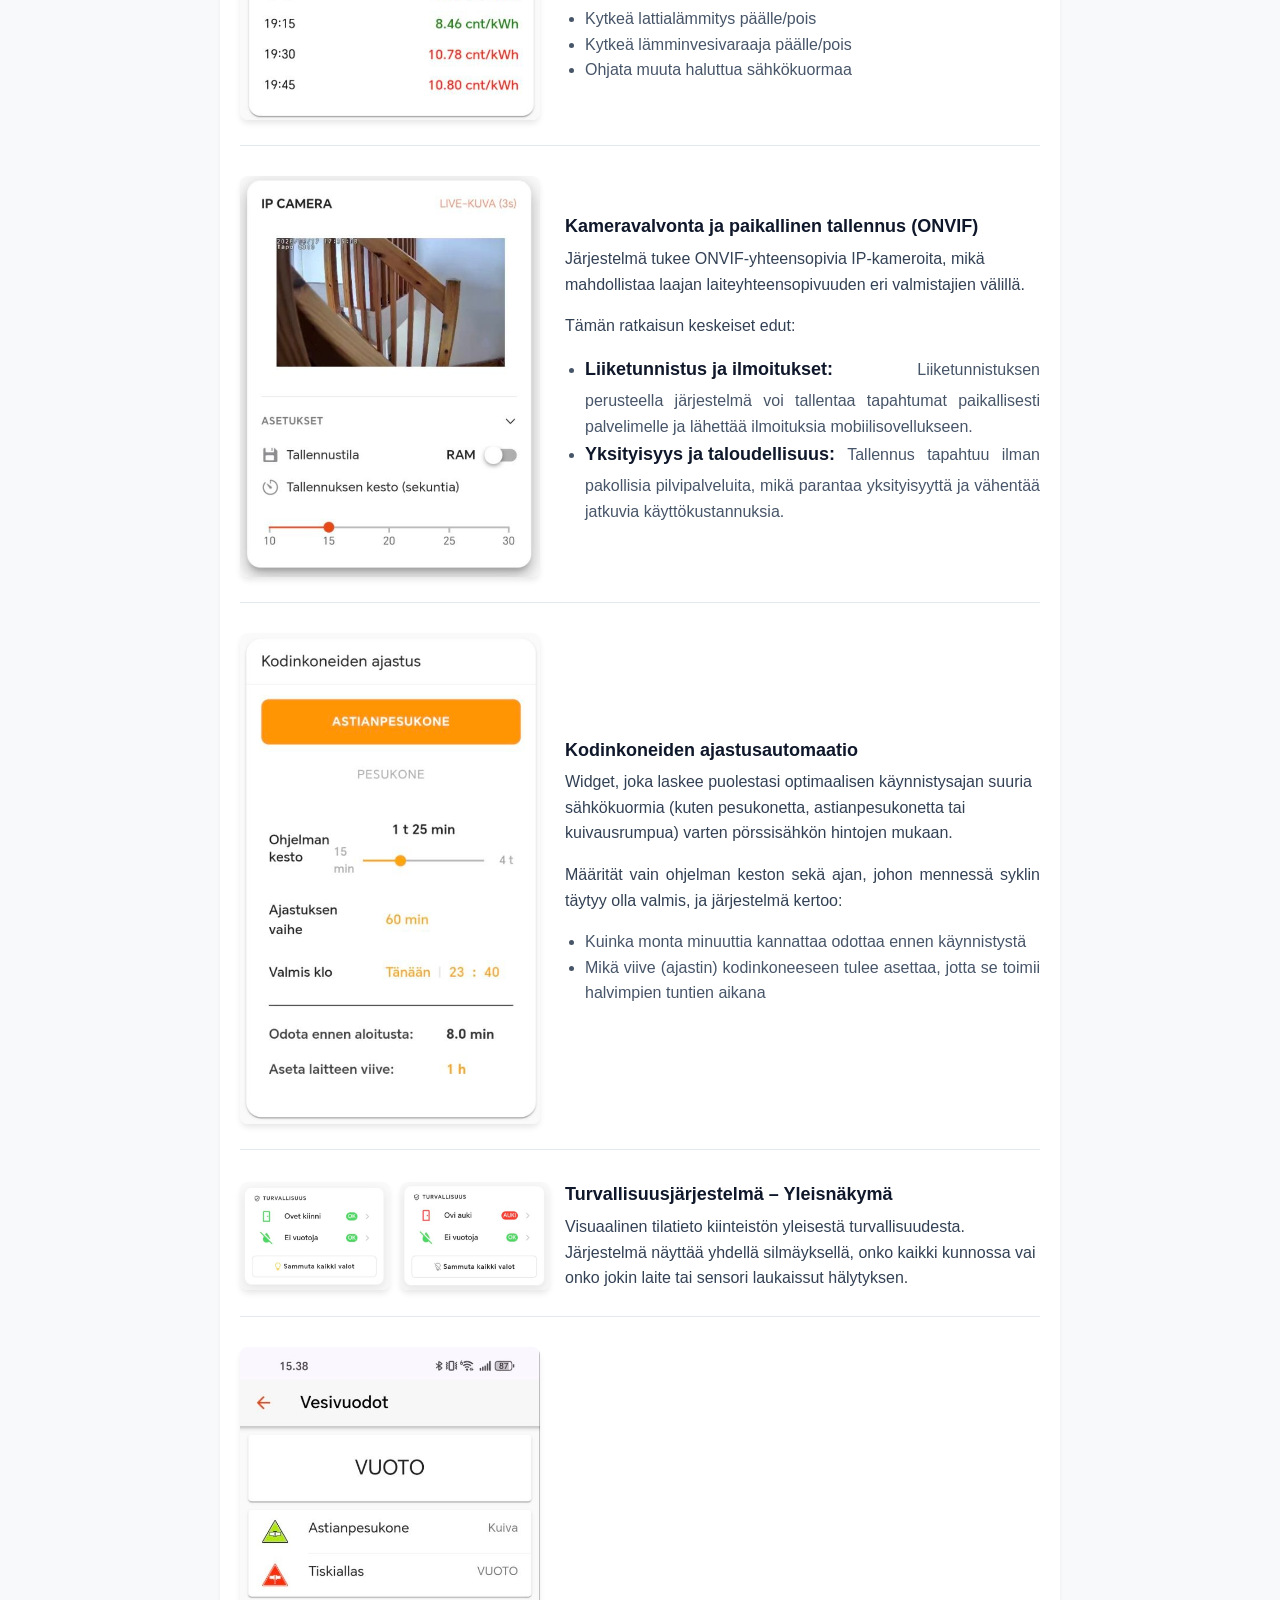
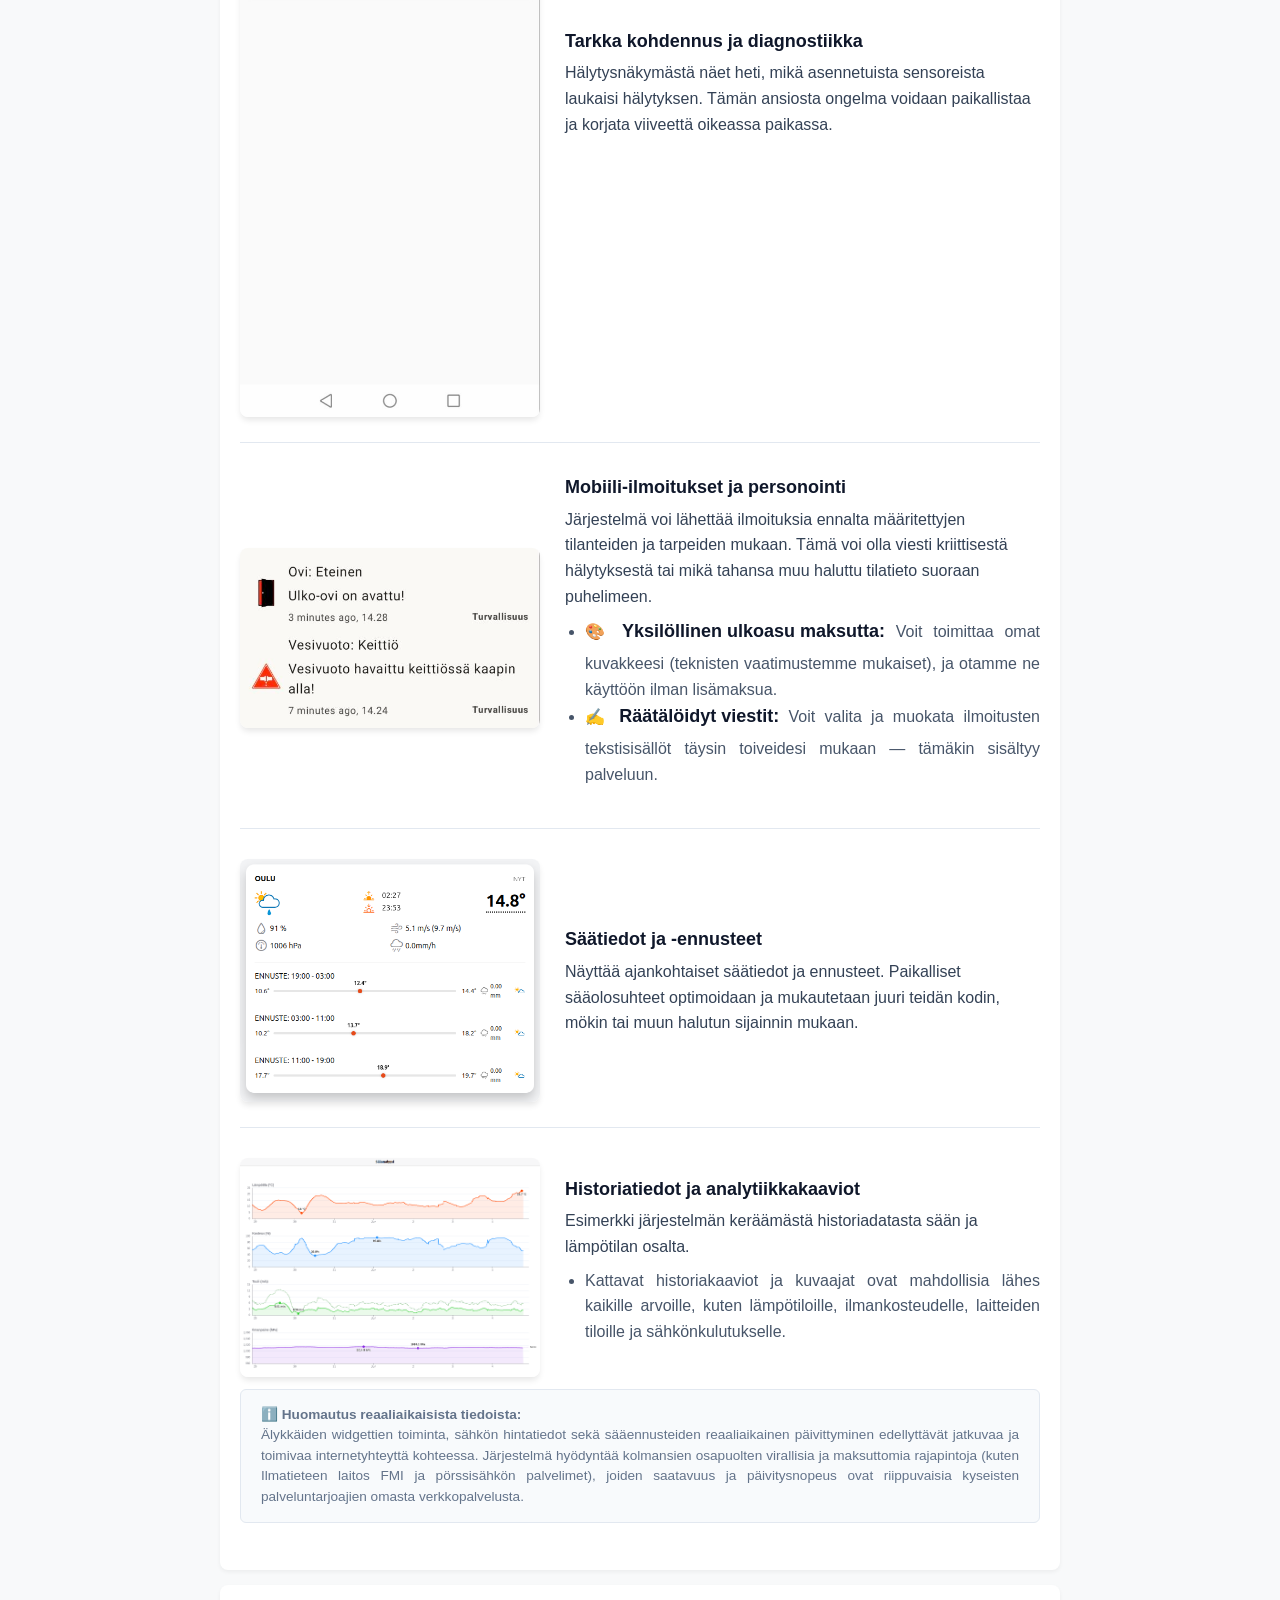
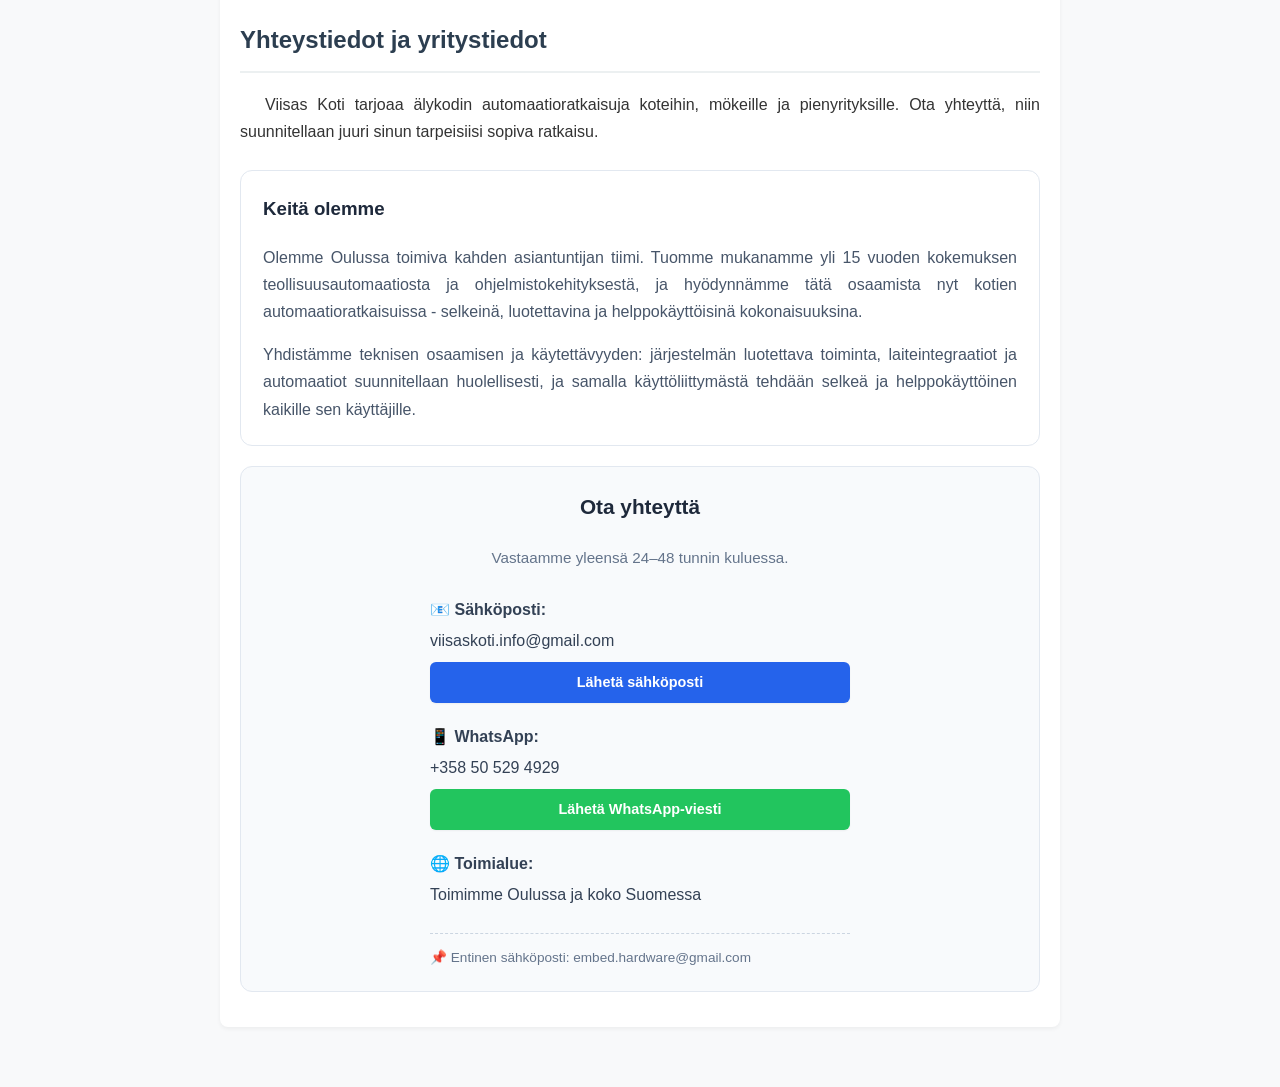
==== commit 6752aff8: "Update index.html update description about price" ====
--- a/index.html
+++ b/index.html
@@ -363,18 +363,18 @@
         <h2>Hinnoittelu</h2>
         
         <div style="line-height: 1.6; margin-bottom: 25px; padding: 16px; background: #f0fdf4; border-left: 4px solid #16a34a; border-radius: 4px; color: #334155;">
-            <span style="font-size: 1.1rem; display: inline-block; margin-bottom: 8px;">👉 <strong>Mistä kokonaiskustannus muodostuu?</strong></span>
+            <span style="font-size: 1.1rem; display: inline-block; margin-bottom: 8px;">👉 <strong>Miten projektin kokonaishinta muodostuu?</strong></span>
             <p style="margin: 0 0 12px 0; color: #475569; font-size: 0.95rem;">
                 Kokonaisbudjetti koostuu kahdesta selkeästä osasta:
             </p>
             <ul style="margin: 0 0 12px 0; padding-left: 20px; font-size: 0.95rem;">
                 <li style="margin-bottom: 8px;">
                     <strong><a href="#palvelut" style="color: #16a34a; text-decoration: underline; font-weight: 600;">Asennus-, ohjelmointi- ja käyttöönottotyöt</a>:</strong> 
-                    Työ laskutetaan erikseen tehtävän laajuuden mukaan. Se sisältää järjestelmän suunnittelun, fyysisen asennuksen, integraatiot ja käytön opastuksen.
+                    Työn hinta määräytyy projektin laajuuden mukaan ja sisältää järjestelmän suunnittelun, ohjelmoinnin, laitteiden käyttöönoton, automaatioiden toteutuksen sekä käyttökoulutuksen.
                 </li>
                 <li>
                     <strong>Laitteiden kustannukset:</strong> 
-                    Hankimme kaikki tarvittavat laitteet puolestasi <strong>ilman omaa katettamme tai lisämaksuja</strong> – maksat komponenteista vain niiden todellisen hankintahinnan.
+                    Voimme hankkia puolestasi tarvittavat laitteet. Maksat laitteista niiden hankintahinnan ilman erillistä välityspalkkiota tai palvelulisää.
                 </li>
             </ul>
             <p style="margin: 0; color: #475569; font-size: 0.90rem; font-style: italic;">
